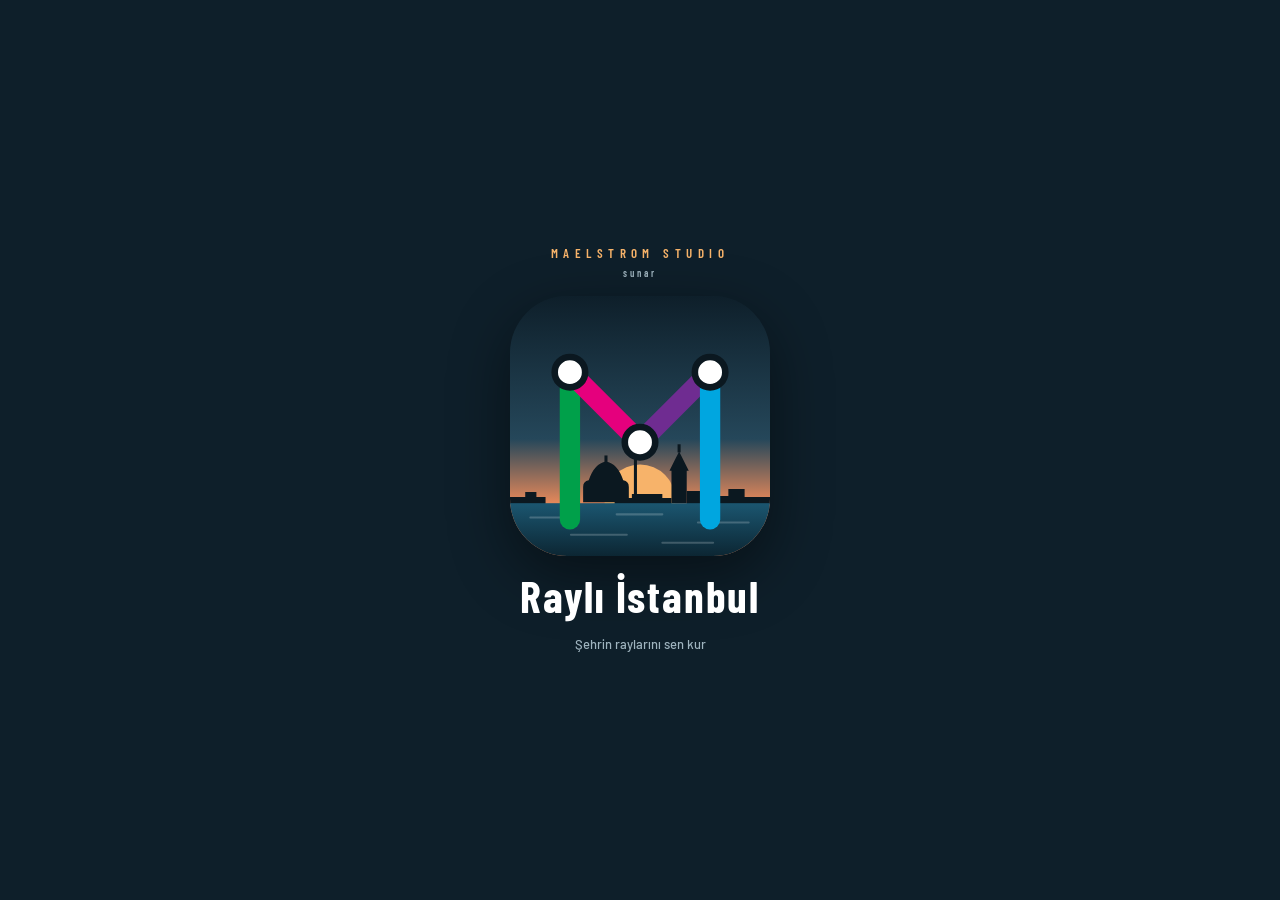
==== index.html @ 6b19ce02 "Sürüm 3.9.1: uygulama arka plana geçince oyun ve sesler durur Telefonun ana ekranına dönünce oyunun " ====
<!doctype html>
<html lang="tr">
<head>
<meta charset="utf-8">
<meta name="viewport" content="width=device-width,initial-scale=1,viewport-fit=cover,user-scalable=no">
<meta name="theme-color" content="#1E2528">
<meta name="apple-mobile-web-app-capable" content="yes">
<meta name="mobile-web-app-capable" content="yes">
<meta name="apple-mobile-web-app-status-bar-style" content="black-translucent">
<meta name="apple-mobile-web-app-title" content="Raylı İstanbul">
<link rel="manifest" href="manifest.webmanifest">
<link rel="icon" href="icon.svg" type="image/svg+xml">
<link rel="apple-touch-icon" href="icon-192.png">
<style>:root{padding-top:env(safe-area-inset-top,0px);padding-bottom:env(safe-area-inset-bottom,0px)}body{margin:0}[hidden]{display:none!important}</style>
</head>
<body>
<title>Raylı İstanbul</title>
<link rel="preconnect" href="https://fonts.googleapis.com">
<link rel="preconnect" href="https://fonts.gstatic.com" crossorigin>
<link rel="stylesheet" href="https://fonts.googleapis.com/css2?family=Barlow+Condensed:wght@500;600;700&family=Barlow:wght@400;500;600&display=swap">
<style>
#splash{position:fixed;inset:0;z-index:200;display:grid;place-items:center;background:#0E1F2A;color:#fff;transition:opacity .6s ease;cursor:pointer}
#splash.out{opacity:0;pointer-events:none}
#splash .sp-box{display:grid;justify-items:center;gap:18px;padding:24px;text-align:center}
#splash .sp-studio{font:600 13px/1 var(--f-display);letter-spacing:.42em;opacity:0;animation:spFade .7s .05s forwards;color:#F7B36A}
#splash .sp-studio small{display:block;margin-top:8px;font-size:10px;letter-spacing:.3em;color:#9FB4BF}
#splash .sp-emb{width:min(56vw,260px);height:auto;border-radius:22%;box-shadow:0 20px 60px rgba(0,0,0,.45);opacity:0;transform:scale(.9);animation:spPop .7s .15s cubic-bezier(.2,.8,.2,1.2) forwards}
#splash .sp-l{stroke-dasharray:1;stroke-dashoffset:1;animation:spDraw .45s var(--d) ease-out forwards}
#splash .sp-c{transform-box:fill-box;transform-origin:center;transform:scale(0);animation:spDot .35s var(--d) cubic-bezier(.2,.8,.2,1.4) forwards}
#splash h1{margin:0;font:700 clamp(28px,8vw,44px)/1 var(--f-display);letter-spacing:.04em;opacity:0;transform:translateY(8px);animation:spUp .6s 1.55s forwards}
#splash .sp-sub{font:500 13px/1.3 var(--f-body);color:#9FB4BF;opacity:0;animation:spFade .6s 1.85s forwards}
@keyframes spFade{to{opacity:1}}@keyframes spPop{to{opacity:1;transform:none}}@keyframes spDraw{to{stroke-dashoffset:0}}@keyframes spDot{to{transform:scale(1)}}@keyframes spUp{to{opacity:1;transform:none}}
@media (prefers-reduced-motion:reduce){#splash *{animation-duration:.01s!important;animation-delay:0s!important}}

#lvlName{white-space:nowrap}
:root{
  /* Düzen: tam ekran İstanbul haritası (ilçe sınırlarıyla); üstte skor/seviye şeridi, altta kaydırılabilir hat paleti */
  --land:#E6EAE7; --land-2:#DCE1DD; --water:#BCD3DC; --water-ink:#5F8898; --district:#AEB9B4; --ink:#1E2528; --ink-2:#56656A;
  --paper:#FFFFFF; --panel:rgba(250,252,251,.93); --rule:#CBD4D1; --warn:#D3401F; --gold:#B7860B; --scrim:rgba(24,32,36,.42);
  --f-display:'Barlow Condensed','Arial Narrow',sans-serif; --f-body:'Barlow',system-ui,sans-serif;
}
@media (prefers-color-scheme: dark){:root:not([data-theme="light"]){
  --land:#1A1F22; --land-2:#15191B; --water:#0D2530; --water-ink:#4F7D8E; --district:#36434A; --ink:#E4EBE9; --ink-2:#93A3A7;
  --paper:#232B2F; --panel:rgba(28,35,38,.93); --rule:#334046; --warn:#FF6B4A; --gold:#F2C14E; --scrim:rgba(0,0,0,.58); color-scheme:dark }}
:root[data-theme="dark"]{
  --land:#1A1F22; --land-2:#15191B; --water:#0D2530; --water-ink:#4F7D8E; --district:#36434A; --ink:#E4EBE9; --ink-2:#93A3A7;
  --paper:#232B2F; --panel:rgba(28,35,38,.93); --rule:#334046; --warn:#FF6B4A; --gold:#F2C14E; --scrim:rgba(0,0,0,.58); color-scheme:dark }
html,body{height:100%}
[hidden]{display:none!important}
body{background:var(--water);color:var(--ink);font-family:var(--f-body);overflow:hidden;overscroll-behavior:none;-webkit-tap-highlight-color:transparent;-webkit-user-select:none;user-select:none;-webkit-touch-callout:none;-webkit-text-size-adjust:100%}
button{font:inherit;color:inherit;cursor:pointer;touch-action:manipulation}
button:focus-visible,summary:focus-visible{outline:2px solid var(--ink);outline-offset:2px}
#app{position:fixed;inset:0}
#map{position:absolute;inset:0;width:100%;height:100%;display:block;touch-action:none}

.top{position:absolute;left:0;right:0;top:0;padding:calc(env(safe-area-inset-top,0px) + 12px) 16px 0;display:flex;justify-content:space-between;align-items:flex-start;gap:10px;pointer-events:none}
.top>*{pointer-events:auto}
.brand{display:grid;gap:3px;background:var(--panel);border:1px solid var(--rule);border-radius:14px;padding:8px 12px 9px;-webkit-backdrop-filter:blur(6px);backdrop-filter:blur(6px);min-width:0}
.eyebrow{font-family:var(--f-display);font-weight:600;font-size:12.5px;letter-spacing:.18em;text-transform:uppercase;color:var(--ink-2)}
.score{display:flex;align-items:baseline;gap:6px;font-family:var(--f-display)}
.score b{font-size:40px;line-height:.95;font-weight:700;font-variant-numeric:tabular-nums}
.score span{font-size:15px;color:var(--ink-2);font-weight:500;white-space:nowrap}
.lvl{display:grid;gap:3px;font-size:12.5px;color:var(--ink-2)}
.lvl-row{display:flex;justify-content:space-between;gap:10px}
.lvl-row strong{font-family:var(--f-display);font-size:15px;color:var(--ink);letter-spacing:.02em}
.meter{height:6px;border-radius:3px;background:var(--rule);overflow:hidden;width:170px;max-width:100%}
.meter i{display:block;height:100%;width:0;background:var(--ink);border-radius:3px;transition:width .3s}
#mission{font-size:12px;margin-top:3px;color:var(--ink);font-weight:600}#mission.ok{color:#1F8A4C}
#clock{font-size:12.5px;color:var(--ink-2);font-variant-numeric:tabular-nums}
.controls{display:flex;flex-direction:column;align-items:flex-end;gap:6px}
.seg{display:flex;background:var(--panel);border:1px solid var(--rule);border-radius:999px;padding:3px;gap:2px;-webkit-backdrop-filter:blur(6px);backdrop-filter:blur(6px)}
.seg button{border:0;background:transparent;border-radius:999px;padding:6px 10px;font-family:var(--f-display);font-weight:600;font-size:15px;letter-spacing:.03em;min-width:34px;white-space:nowrap}
.seg button[aria-pressed="true"]{background:var(--ink);color:var(--land)}
.coin{display:inline-grid;place-items:center;width:15px;height:15px;border-radius:50%;background:var(--gold);color:#fff;font-size:10px;font-weight:700;font-family:var(--f-body);vertical-align:-2px;margin-right:4px}

.dock{position:absolute;left:0;right:0;bottom:0;padding:0 16px calc(env(safe-area-inset-bottom,0px) + 12px);display:flex;flex-direction:column;align-items:center;gap:8px;pointer-events:none}
.dock>*{pointer-events:auto}
.bar{display:flex;align-items:center;gap:12px;background:var(--panel);border:1px solid var(--rule);border-radius:18px;padding:8px 12px;-webkit-backdrop-filter:blur(6px);backdrop-filter:blur(6px);max-width:100%;min-width:0}
.lines{display:flex;gap:8px;overflow-x:auto;scrollbar-width:none;padding:6px 4px 4px;min-width:0;max-width:min(560px,62vw)}
.lines::-webkit-scrollbar{display:none}
.lbtn{position:relative;flex:none;min-width:46px;height:46px;border-radius:23px;border:4px solid var(--c);background:var(--paper);font-family:var(--f-display);font-weight:700;font-size:16px;color:var(--ink);display:grid;place-items:center;padding:0 6px;transition:transform .12s}
.lbtn.on{background:var(--c);color:#fff}
.lbtn.sel{transform:translateY(-3px);box-shadow:0 0 0 3px var(--panel),0 0 0 5px var(--c)}
.lbtn.locked{border-style:dashed;border-color:var(--rule);color:var(--ink-2);font-size:12px;line-height:1;cursor:default}
.lbtn .badge{position:absolute;right:-8px;top:-8px;min-width:18px;height:18px;border-radius:9px;background:var(--ink);color:var(--land);font-size:11px;font-family:var(--f-body);font-weight:600;display:grid;place-items:center;padding:0 4px}
.inv{display:flex;gap:10px;font-size:13.5px;color:var(--ink-2);flex:none}
.inv span{display:grid;justify-items:center;line-height:1.1}
.inv b{color:var(--ink);font-family:var(--f-display);font-size:19px;font-weight:700;font-variant-numeric:tabular-nums}
.actions{display:flex;flex-wrap:wrap;align-items:center;justify-content:center;gap:6px 8px;background:var(--panel);border:1px solid var(--rule);border-radius:14px;padding:8px 10px;font-size:13.5px;max-width:min(640px,100%)}
.actions .info{color:var(--ink-2);padding:0 4px;text-align:center;line-height:1.35}
.actions .info strong{color:var(--ink);font-family:var(--f-display);font-size:16px}
.actions .dist{flex-basis:100%;text-align:center;color:var(--ink-2);font-size:12.5px;line-height:1.35}
.chip{border:1px solid var(--rule);background:var(--paper);border-radius:999px;padding:6px 12px;font-weight:600;font-size:13px}
.chip:disabled,.chip[aria-disabled="true"]{opacity:.45}
.pausem{position:absolute;left:50%;top:46%;transform:translate(-50%,-50%);z-index:4;background:var(--panel);border:1px solid var(--rule);border-radius:16px;padding:12px;display:grid;gap:8px;width:min(340px,calc(100% - 32px));box-shadow:0 8px 28px rgba(0,0,0,.25)}
.pausem .eyebrow{text-align:center}.pausem .primary{font-size:18px;padding:10px}
.pausem .g{display:grid;grid-template-columns:1fr 1fr;gap:6px}.pausem .g .chip{padding:9px 10px;font-size:14px}
.inv .vb{cursor:grab;touch-action:none;user-select:none;-webkit-user-select:none;border-radius:10px;padding:2px 6px}
.inv .vb.has{background:color-mix(in srgb,var(--gold) 22%,transparent);outline:1px dashed var(--gold)}
.vghost{position:fixed;z-index:20;pointer-events:none;transform:translate(-50%,-120%);background:var(--ink);color:var(--land);border-radius:10px;padding:6px 10px;font-weight:700;font-size:13px;white-space:nowrap}
.chip.danger{color:var(--warn);border-color:currentColor}

.legend{position:absolute;left:16px;background:var(--panel);border:1px solid var(--rule);border-radius:12px;padding:6px 12px 8px;font-size:13px;-webkit-backdrop-filter:blur(6px);backdrop-filter:blur(6px);max-width:calc(100% - 32px)}
.legend summary{font-family:var(--f-display);font-weight:600;letter-spacing:.14em;text-transform:uppercase;font-size:12px;color:var(--ink-2);cursor:pointer;padding:2px 0}
.legend ul{list-style:none;margin:6px 0 0;padding:0;display:grid;gap:5px}
.legend li{display:flex;align-items:center;gap:8px}
.legend li.off{opacity:.38}
.legend svg{width:16px;height:16px;flex:none}

.toast{position:absolute;left:50%;transform:translateX(-50%);background:var(--ink);color:var(--land);padding:8px 14px;border-radius:10px;font-size:14px;max-width:calc(100% - 32px);text-align:center;opacity:0;transition:opacity .2s;pointer-events:none;z-index:4}
.toast.show{opacity:1}

.overlay{position:absolute;inset:0;background:var(--scrim);display:grid;place-items:center;padding:16px;z-index:5}
.card{background:var(--paper);color:var(--ink);border-radius:16px;padding:22px 22px 18px;max-width:470px;width:100%;max-height:calc(100% - 8px);overflow:auto;box-shadow:0 20px 60px rgba(0,0,0,.25);-webkit-user-select:text;user-select:text}
.card h1,.card h2{font-family:var(--f-display);font-weight:700;margin:0;line-height:1;text-wrap:balance}
.card h1{font-size:46px}
.card h2{font-size:32px}
.card .lede{color:var(--ink-2);margin:10px 0 14px;line-height:1.45}
.card details{margin:0 0 14px;font-size:14.5px}
.card details summary{font-weight:600;cursor:pointer;padding:4px 0}
.card ul{margin:8px 0 0;padding-left:18px;line-height:1.5;display:grid;gap:4px}
.stack{display:grid;gap:8px}
.row2{display:grid;grid-template-columns:1fr 1fr;gap:8px}
.primary{width:100%;border:0;background:var(--ink);color:var(--land);border-radius:12px;padding:12px;font-family:var(--f-display);font-weight:700;font-size:20px;letter-spacing:.04em}
.secondary{width:100%;border:1px solid var(--rule);background:var(--land);color:var(--ink);border-radius:12px;padding:11px;font-family:var(--f-display);font-weight:700;font-size:18px}
.credit{font-size:11.5px;color:var(--ink-2);margin:12px 0 0;line-height:1.4}
.unlock{display:flex;flex-wrap:wrap;gap:8px;margin:12px 0 16px}
.tag{display:inline-flex;align-items:center;gap:8px;border-radius:10px;padding:6px 10px;background:var(--land);font-size:14px}
.tag i{font-style:normal;font-family:var(--f-display);font-weight:700;color:#fff;background:var(--c);border-radius:6px;padding:1px 7px;font-size:15px}
.choices{display:grid;gap:8px;margin-top:14px}
.vinfo{position:fixed;left:50%;transform:translateX(-50%);top:calc(env(safe-area-inset-top,0px) + 150px);z-index:30;background:var(--panel);backdrop-filter:blur(8px);border:1px solid var(--rule);border-radius:14px;padding:10px 14px;min-width:220px;max-width:calc(100vw - 32px);font-size:13px;line-height:1.45;box-shadow:0 8px 24px rgba(0,0,0,.18)}
.vinfo b.l{display:inline-block;color:#fff;background:var(--c);border-radius:6px;padding:0 7px;margin-right:6px;font-family:var(--f-display)}
.vinfo .bar{height:6px!important;padding:0!important;border:0!important;border-radius:3px;background:var(--rule);overflow:hidden;margin:6px 0 2px}.vinfo .bar i{display:block;height:100%;background:var(--c)}
.chaps{display:grid;grid-template-columns:repeat(auto-fill,minmax(140px,1fr));gap:8px;margin:14px 0;max-height:min(60vh,520px);overflow:auto;padding:2px}
.chap{text-align:left;border:1px solid var(--rule);background:var(--land);border-radius:12px;padding:10px 12px;display:grid;gap:4px;font-size:13px;line-height:1.3}
.chap i{justify-self:start;font-style:normal;font-family:var(--f-display);font-weight:700;color:#fff;background:var(--c);border-radius:6px;padding:1px 8px;font-size:15px}
.chap .st{color:var(--gold);letter-spacing:.1em;font-size:15px}
.chap[aria-disabled="true"]{opacity:.45}
#chapDoneTitle{color:var(--gold);letter-spacing:.08em}
.statg{display:grid;grid-template-columns:repeat(auto-fill,minmax(100px,1fr));gap:6px;margin:6px 0 10px}.statg div{border:1px solid var(--rule);border-radius:10px;padding:6px 8px;background:var(--land)}.statg b{display:block;font-size:17px}.statg span{font-size:11.5px;color:var(--ink-2)}
.daily{border:1px solid var(--rule);background:var(--land);border-radius:12px;padding:10px 12px;margin:12px 0 4px;font-size:13px;line-height:1.35}
.daily b{font-size:14px}.daily .r{color:var(--ink-2);font-size:12px;margin-top:4px;display:flex;justify-content:space-between;gap:8px}
.dbar{height:6px;border-radius:3px;background:var(--rule);overflow:hidden;margin-top:6px}.dbar i{display:block;height:100%;background:var(--gold);border-radius:3px}
.achs{display:grid;gap:8px;margin:14px 0;max-height:min(52vh,480px);overflow:auto;padding:2px}
.ach{display:grid;grid-template-columns:34px 1fr auto;gap:10px;align-items:center;border:1px solid var(--rule);background:var(--land);border-radius:12px;padding:9px 12px;font-size:12.5px;line-height:1.3;color:var(--ink-2)}
.ach b{display:block;font-size:14px;color:var(--ink)}.ach .ic{font-size:22px;text-align:center}.ach.no .ic{filter:grayscale(1);opacity:.45}.ach .c{color:var(--gold);font-weight:700;white-space:nowrap;font-size:13px}
.ach .dbar{margin-top:5px}
.board{border:1px solid var(--rule);background:var(--land);border-radius:12px;padding:10px 12px;margin:10px 0 12px;font-size:13px}
.board h3{margin:0 0 6px;font-size:12px;letter-spacing:.12em;text-transform:uppercase;color:var(--ink-2)}
.board ol{margin:0;padding:0;list-style:none;counter-reset:r}
.board li{display:grid;grid-template-columns:22px 1fr auto;gap:8px;padding:4px 0;border-top:1px solid var(--rule);color:var(--ink-2);counter-increment:r}
.board li:first-child{border-top:0}.board li::before{content:counter(r);font-weight:700;color:var(--ink)}
.board li b{color:var(--ink);font-variant-numeric:tabular-nums}.board li.new{color:var(--ink);font-weight:600}
.board .stars{display:flex;justify-content:space-between;margin-top:8px;padding-top:8px;border-top:1px solid var(--rule)}
.chap .n{color:var(--ink-2);font-size:11px}
.choice{text-align:left;border:1px solid var(--rule);background:var(--land);border-radius:12px;padding:12px 14px;display:grid;gap:2px}
.choice strong{font-family:var(--f-display);font-size:20px}
.choice span{color:var(--ink-2);font-size:14px}
.choice:hover{border-color:var(--ink)}
.big{font-family:var(--f-display);font-size:64px;font-weight:700;line-height:1;margin-top:12px;font-variant-numeric:tabular-nums}
.muted{color:var(--ink-2);font-size:14px;margin:4px 0 16px;line-height:1.45}
.shop-head{display:flex;justify-content:space-between;align-items:baseline;gap:12px}
.wallet{font-family:var(--f-display);font-size:22px;font-weight:700;white-space:nowrap}
.skins{display:grid;grid-template-columns:repeat(auto-fill,minmax(180px,1fr));gap:10px;margin:14px 0}
.skin{border:1px solid var(--rule);border-radius:12px;padding:10px;display:grid;gap:6px;background:var(--land)}
.skin canvas{width:100%;height:56px;border-radius:8px;background:var(--land-2)}
.skin strong{font-family:var(--f-display);font-size:18px}
.skin p{margin:0;color:var(--ink-2);font-size:12.5px;line-height:1.35}
.skin button{border:0;border-radius:9px;padding:8px;font-weight:600;font-size:13.5px;background:var(--ink);color:var(--land)}
.skin button.ghost{background:transparent;border:1px solid var(--rule);color:var(--ink)}
.skin button:disabled{opacity:.5;cursor:default}
.skin.on{border-color:var(--ink);box-shadow:inset 0 0 0 1px var(--ink)}
.shop-sec{font-family:var(--f-display);font-size:18px;margin:14px 0 0;letter-spacing:.02em}
.set-group{margin:16px 0 0}
.set-group h3{font-family:var(--f-display);font-size:13px;font-weight:600;letter-spacing:.16em;text-transform:uppercase;color:var(--ink-2);margin:0 0 6px}
.set-row{display:flex;align-items:center;justify-content:space-between;gap:12px;padding:10px 0;border-top:1px solid var(--rule)}
.set-row:first-of-type{border-top:0}
.set-row .lbl{display:grid;gap:2px;min-width:0}
.set-row .lbl b{font-weight:600;font-size:15px}
.set-row .lbl span{font-size:12.5px;color:var(--ink-2);line-height:1.35}
.switch{flex:none;width:48px;height:28px;border-radius:14px;border:0;background:var(--rule);position:relative;transition:background .15s}
.switch::after{content:"";position:absolute;top:3px;left:3px;width:22px;height:22px;border-radius:50%;background:var(--paper);box-shadow:0 1px 3px rgba(0,0,0,.3);transition:transform .15s}
.switch[aria-checked="true"]{background:var(--ink)}
.switch[aria-checked="true"]::after{transform:translateX(20px)}
.opts{flex:none;display:flex;background:var(--land);border:1px solid var(--rule);border-radius:10px;padding:2px;gap:2px}
.opts button{border:0;background:transparent;border-radius:8px;padding:6px 10px;font-size:13px;font-weight:600}
.opts button[aria-pressed="true"]{background:var(--ink);color:var(--land)}
input[type=range]{flex:none;width:140px;accent-color:var(--ink)}
.premium{border:1px dashed var(--rule);border-radius:12px;padding:12px;font-size:13.5px;color:var(--ink-2);line-height:1.45;margin-bottom:14px}
.premium strong{color:var(--ink)}

@media (max-width:640px){
  .score b{font-size:32px}
  .score span{font-size:13px}
  .meter{width:120px}
  .seg button{padding:5px 8px;font-size:14px;min-width:30px}
  .lbtn{min-width:42px;height:42px;font-size:15px}
  .lines{max-width:56vw}
  .card h1{font-size:38px}
  .hide-sm{display:none}
}
@media (prefers-reduced-motion:reduce){*{transition:none!important}}
</style>

<div id="app">
  <canvas id="map" aria-label="İstanbul raylı sistem haritası"></canvas>

  <header class="top">
    <div class="brand" id="brand">
      <span class="eyebrow">Raylı İstanbul</span>
      <div class="score"><b id="score">0</b><span>puan</span></div>
      <div class="lvl">
        <div class="lvl-row"><strong id="lvlName">Seviye 1</strong><span id="lvlNext">Sonraki: T1</span></div>
        <div class="meter"><i id="lvlBar"></i></div>
      </div>
      <div id="clock">1. hafta · Pazartesi</div>
      <div id="mission" hidden></div>
    </div>
    <div class="controls" id="controls">
      <div class="seg" role="group" aria-label="Hız">
        <button id="btnPause" aria-pressed="false" title="Duraklat (boşluk)">❚❚</button>
        <button id="btnS0" aria-pressed="false" title="Yavaş">½×</button>
        <button id="btnS1" aria-pressed="true" title="Normal hız">1×</button>
        <button id="btnS2" aria-pressed="false" title="Hızlı">2×</button>
      </div>
      <div class="seg" role="group" aria-label="Görünüm">
        <button id="btnReal" aria-pressed="true" title="Gerçek güzergahları silik çizgiyle göster">Rota</button>
        <button id="btnCenter" aria-pressed="true" title="Haritayı otomatik ortala">Ortala</button>
      </div>
      <div class="seg" role="group" aria-label="Menü">
        <button id="btnSound" aria-pressed="true" title="Sesleri aç/kapat">Ses</button>
        <button id="btnShop" aria-pressed="false" title="Görünüm mağazası"><span class="coin">₺</span><span id="coinTop">0</span></button>
        <button id="btnSettings" aria-pressed="false" title="Ayarlar" aria-label="Ayarlar">⚙︎</button>
        <button id="btnHelp" aria-pressed="false" title="Nasıl oynanır">?</button>
      </div>
    </div>
  </header>

  <details class="legend" id="legend" open>
    <summary>Yolcu nereye gidiyor</summary>
    <ul id="legendList"></ul>
  </details>

  <footer class="dock" id="dock">
    <div class="actions" id="actions" hidden></div>
    <div class="vinfo" id="vinfo" hidden></div>
    <div class="bar">
      <div class="lines" id="lineBar"></div>
      <div class="inv">
        <span class="vb" id="vbTrain" data-kind="train" title="Dokun ya da bir hatta sürükle: araç ekler">Araç<b id="invTrain">0</b></span>
        <span class="vb" id="vbCar" data-kind="car" title="Dokun ya da bir hatta sürükle: vagon takar">Vagon<b id="invCar">0</b></span>
        <span title="Boğaz ya da Haliç'i metroyla geçmek için tünel/köprü">Geçit<b id="invGecit">0</b></span>
        <span title="Seçili hattı (seçili hat yoksa bütün hatları) kullanan yolcu sayısı" id="vbPax"><i id="paxLbl" style="font-style:normal">Yolcu</i><b id="invPax">0</b></span>
      </div>
    </div>
  </footer>

  <div class="pausem" id="pauseMenu" hidden>
    <span class="eyebrow">Oyun duraklatıldı</span>
    <button class="primary" id="btnResume">▶ Devam et</button>
    <div class="g">
      <button class="chip" id="pmChaps">Bölümler</button>
      <button class="chip" id="pmAch">Başarımlar</button>
      <button class="chip" id="pmShop">Mağaza</button>
      <button class="chip" id="pmPhoto">📷 Fotoğraf</button>
      <button class="chip" id="pmMenu">Ana menü</button>
    </div>
  </div>

  <div class="overlay" id="adModal" hidden>
    <div class="card" style="text-align:center">
      <span class="eyebrow">Reklam</span>
      <h2>Reklam bitince oyun devam edecek</h2>
      <div class="big" id="adCount">5</div>
      <p class="muted" id="adNote">Bu bir deneme reklam alanı. Google Play sürümünde burada gerçek ödüllü reklam gösterilecek.</p>
    </div>
  </div>

  <div class="overlay" id="rescueModal" hidden>
    <div class="card">
      <span class="eyebrow">Son şans</span>
      <h2 id="rescueTitle">İstasyon taşıyor</h2>
      <p class="lede" id="rescueText">Ek seferle bekleyen yolcuları bir kez taşıyabilirsin. Oyun başına bir hakkın var.</p>
      <div class="row2">
        <button class="secondary" id="btnGiveUp">Bitir</button>
        <button class="primary" id="btnRescue">Ek sefer</button>
      </div>
    </div>
  </div>

  <div class="toast" id="toast" role="status"></div>

  <div id="splash" role="img" aria-label="Raylı İstanbul açılış ekranı">
    <div class="sp-box">
      <div class="sp-studio"><span class="studio-name">MAELSTROM STUDIO</span><small>sunar</small></div>
      <svg class="sp-emb" viewBox="0 0 512 512" aria-hidden="true">
  <defs>
    <linearGradient id="spSky" x1="0" y1="0" x2="0" y2="1"><stop offset="0" stop-color="#0E1F2A"/><stop offset=".55" stop-color="#25475A"/><stop offset=".8" stop-color="#E7895A"/></linearGradient>
    <linearGradient id="spSea" x1="0" y1="0" x2="0" y2="1"><stop offset="0" stop-color="#1B5670"/><stop offset="1" stop-color="#0C2633"/></linearGradient>
  </defs>
  <rect width="512" height="512" fill="url(#spSky)"/>
  <circle cx="256" cy="402" r="70" fill="#F7B36A"/>
  <g fill="#0B1820">
    <path d="M0 410 V396 H30 V386 H52 V396 H70 V410Z"/>
    <g transform="translate(44 0)">
    <rect x="86" y="318" width="6" height="88"/><path d="M84 321 L89 292 L94 321Z"/>
    <rect x="200" y="318" width="6" height="88"/><path d="M198 321 L203 292 L208 321Z"/>
    <path d="M100 406 V376 Q100 365 111 363 Q122 330 145 326 Q168 330 179 363 Q190 365 190 376 V406Z"/><rect x="142" y="314" width="6" height="14"/></g>
    <rect x="318" y="342" width="30" height="66"/><path d="M314 344 L333 306 L352 344Z"/><rect x="330" y="292" width="6" height="16"/>
    <path d="M206 410 V398 H240 V390 H300 V398 H318 V410Z M348 410 V384 H384 V394 H430 V380 H462 V396 H512 V410Z"/>
  </g>
  <rect y="408" width="512" height="104" fill="url(#spSea)"/>
  <g stroke="#ffffff" stroke-opacity=".2" stroke-width="4" stroke-linecap="round"><path d="M40 436 H130 M210 430 H300 M370 446 H470 M120 470 H230 M300 486 H400"/></g>
  <g fill="none" stroke-width="40" stroke-linecap="round" stroke-linejoin="round">
    <path class="sp-l" style="--d:0.35s" pathLength="1" d="M118 440 V150" stroke="#00A04A"/>
    <path class="sp-l" style="--d:0.6699999999999999s" pathLength="1" d="M118 150 L256 288" stroke="#E5007D"/>
    <path class="sp-l" style="--d:0.99s" pathLength="1" d="M256 288 L394 150" stroke="#6F2C91"/>
    <path class="sp-l" style="--d:1.31s" pathLength="1" d="M394 150 V440" stroke="#00A6E0"/>
  </g>
  <g fill="#fff" stroke="#0B1820" stroke-width="13">
    <circle class="sp-c" style="--d:0.6s" cx="118" cy="150" r="30"/><circle class="sp-c" style="--d:1.0s" cx="256" cy="288" r="30"/><circle class="sp-c" style="--d:1.3s" cx="394" cy="150" r="30"/>
  </g>
</svg>

      <h1>Raylı İstanbul</h1>
      <div class="sp-sub">Şehrin raylarını sen kur</div>
    </div>
  </div>
  <div class="overlay" id="intro">
    <div class="card">
      <span class="eyebrow">İstanbul büyüyor</span>
      <h1>Raylı İstanbul</h1>
      <p class="lede">İstanbul'un raylı sistem hatları (M2 Sefaköy, M7 Esenyurt ve M12 dahil), metrobüsü ve 39 ilçesi gerçek haritasıyla burada. Oyna'da M2 ile başla, puan topladıkça yeni hatlar açılsın. Bölümler'de her hattı tek tek oyna.</p>
      <div class="daily" id="dailyBox"></div>
      <details>
        <summary>Nasıl oynanır</summary>
        <ul>
          <li>Bir istasyondan diğerine sürükleyerek hat kur. Ya da önce bir durağa, sonra diğerine dokun: hat kendiliğinden çizilir.</li>
          <li>Hattın ucundaki T tutamacına basılı tut, halka dolunca sürükleyerek uzat. Önceki durağa geri çekersen son durak kalkar.</li>
          <li>Hattın ortasına basılı tut, halka dolunca bir istasyona sürükle: araya durak eklenir.</li>
          <li>Yolcunun şekli gitmek istediği yerin türü. Her teslim edilen yolcu 1 puan.</li>
          <li>Metro ve tramvayla Boğaz'ı ya da Haliç'i geçmek geçit harcar. Marmaray, metrobüs ve teleferik suyu bedava geçer.</li>
          <li>Bir istasyonda 6'dan fazla yolcu birikirse sayaç dolar. Dolarsa oyun biter.</li>
          <li>Alttaki Araç ya da Vagon sayısına dokun (seçili ya da en kalabalık hatta eklenir) veya sürükleyip istediğin hattın üstüne bırak.</li>
          <li>Topladığın jetonlarla mağazadan araç görünümü alırsın.</li>
          <li>Gece 00:30-06:00 arası metrolar kapanır (cuma ve cumartesi geceleri açık). Metrobüs 24 saat çalışır; hattı seçip 🌙 ile gece seferi verebilirsin.</li>
          <li>Günün haritası her gün başka bir hat ve başka bir kuralla başlar.</li>
          <li>Duraklatınca 📷 Fotoğraf ile kurduğun ağın resmini kaydedebilirsin.</li>
          <li>Bir hattı seçince o hattın ilk aracında gong ve durak anonsu duyarsın.</li>
        </ul>
      </details>
      <div class="stack">
        <div class="row2">
          <button class="primary" id="btnStart">Oyna</button>
          <button class="primary" id="btnChaps">Bölümler</button>
        </div>
        <button class="secondary" id="btnNew" hidden>Yeni oyun başlat</button>
        <div class="row2">
          <button class="secondary" id="side_asia">Anadolu Yakası</button>
          <button class="secondary" id="side_europe">Avrupa Yakası</button>
        </div>
        <button class="secondary" id="btnDmap">📅 Günün haritası</button>
        <button class="secondary" id="btnAch">🏆 Skorlar ve başarımlar · <span id="achCount">0</span></button>
        <div class="row2">
          <button class="secondary" id="btnShop2">Mağaza · <span class="coin">₺</span><span id="coinIntro">0</span></button>
          <button class="secondary" id="btnSettings2">Ayarlar</button>
        </div>
      </div>
      <p class="credit"><b class="studio-name">MAELSTROM STUDIO</b> · © 2026 Egemen, tüm hakları saklıdır. Harita verisi © OpenStreetMap katkıcıları (ODbL). İlçe sınırları: istanbul-districts-geojson. Hat listeleri Metro İstanbul ağ haritasından.</p>
    </div>
  </div>

  <div class="overlay" id="levelModal" hidden>
    <div class="card">
      <span class="eyebrow" id="lvlEyebrow">Seviye atladın</span>
      <h2 id="lvlTitle">Yeni hat açıldı</h2>
      <div class="unlock" id="lvlUnlock"></div>
      <p class="muted">Depoya 1 araç ve 10 jeton eklendi. Yeni hattın istasyonları haritada belirmeye başladı.</p>
      <button class="primary" id="btnLvlOk">Devam</button>
    </div>
  </div>

  <div class="overlay" id="weekModal" hidden>
    <div class="card">
      <span class="eyebrow" id="weekEyebrow">Yeni hafta</span>
      <h2>Depoya 1 araç geldi</h2>
      <p class="lede">Bu hafta bir ödül daha seç.</p>
      <div class="choices">
        <button class="choice" data-reward="car"><strong>Vagon</strong><span>Bir araca takılır, kapasitesini artırır.</span></button>
        <button class="choice" data-reward="gecit"><strong>2 köprü/tünel hakkı</strong><span>Metro ya da tramvay hattın Boğaz'ı veya Haliç'i 2 kez daha geçebilsin. Suyu geçmeyeceksen vagon ya da araç seç.</span></button>
        <button class="choice" data-reward="train"><strong>Bir araç daha</strong><span>Depoya ikinci bir araç eklenir.</span></button>
        <button class="choice" data-reward="night"><strong>🌙 Gece seferi hakkı</strong><span>Bir hat daha bütün gece çalışabilir.</span></button>
      </div>
    </div>
  </div>

  <div class="overlay" id="achModal" hidden>
    <div class="card" style="max-width:560px">
      <span class="eyebrow">Skorlar ve başarımlar</span>
      <h2 id="achTitle">Başarımlar</h2>
      <div class="daily" id="dailyBox2"></div>
      <div class="board" id="boardBox"></div>
      <div class="achs" id="achList"></div>
      <button class="secondary" id="btnAchClose" style="width:100%">Kapat</button>
    </div>
  </div>

  <div class="overlay" id="chapModal" hidden>
    <div class="card" style="max-width:640px">
      <span class="eyebrow">Bölümler</span>
      <h2>Her hat ayrı bir bölüm</h2>
      <p class="muted">Bölümde yalnızca o hattın istasyonları çıkar. Hedef puana ulaşınca 1 yıldız alırsın ve sonraki bölüm açılır. Daha çok yolcu taşırsan 2 ve 3 yıldız gelir.</p>
      <div class="chaps" id="chapList"></div>
      <button class="secondary" id="btnChapClose" style="width:100%">Kapat</button>
    </div>
  </div>

  <div class="overlay" id="chapDone" hidden>
    <div class="card">
      <span class="eyebrow" id="chapDoneEyebrow">Bölüm tamamlandı</span>
      <h2 id="chapDoneTitle">★</h2>
      <p class="muted" id="chapDoneText"></p>
      <div class="row2">
        <button class="secondary" id="btnChapNext">Sonraki bölüm</button>
        <button class="primary" id="btnChapGo">Devam et</button>
      </div>
    </div>
  </div>

  <div class="overlay" id="overModal" hidden>
    <div class="card">
      <span class="eyebrow">Hat tıkandı</span>
      <h2 id="overTitle">İstasyon taştı</h2>
      <div class="big" id="overScore">0</div>
      <p class="muted" id="overText"></p>
      <button class="primary" id="btnAdCont" style="margin-bottom:8px">▶ Reklam izle, kaldığın yerden devam et</button>
      <div class="row2">
        <button class="secondary" id="btnOverShop">Mağaza</button>
        <button class="primary" id="btnRestart">Yeniden başla</button>
      </div>
      <button class="secondary" id="btnOverChaps" style="width:100%;margin-top:8px">Bölümler</button>
    </div>
  </div>

  <div class="overlay" id="settingsModal" hidden>
    <div class="card" style="max-width:520px">
      <h2>Ayarlar</h2>
      <div class="set-group"><h3>Ses</h3>
        <div class="set-row"><div class="lbl"><b>Ses düzeyi</b><span id="volLbl">%70</span></div><input type="range" id="setVol" min="0" max="100" step="5" aria-label="Ses düzeyi"></div>
        <div class="set-row"><div class="lbl"><b>Araç sesleri</b><span>Motor, fren ve kapı sesleri</span></div><button class="switch" role="switch" data-cfg="vehicle" aria-label="Araç sesleri"></button></div>
        <div class="set-row"><div class="lbl"><b>Gong ve durak anonsu</b><span>Metro ve tramvayda seçili hattın ilk aracında çalar. Metrobüste anons yok.</span></div><button class="switch" role="switch" data-cfg="announce" aria-label="Gong ve durak anonsu"></button></div>
        <div class="set-row"><div class="lbl"><b>Anons sesi</b><span id="voiceHint">Kadın sesi öncelikli</span></div><select id="setVoice" class="chip" style="max-width:52%"></select></div>
        <div class="set-row"><div class="lbl"><b>İngilizce tekrar</b><span>"Next station" kısmını da aynı Türkçe kadın sesi okur</span></div><button class="switch" role="switch" data-cfg="english" aria-label="İngilizce tekrar"></button></div>
        <div class="set-row"><div class="lbl"><b>Anonsu dene</b></div><button class="chip" id="btnVoiceTest">▶ Dinle</button></div>
        <div class="set-row"><div class="lbl"><b>Titreşim</b><span>Seviye atlarken ve oyun bitince</span></div><button class="switch" role="switch" data-cfg="vibrate" aria-label="Titreşim"></button></div>
        <div class="set-row"><div class="lbl"><b>Hatırlatma bildirimi</b><span>Bir süre oynamazsan telefonuna oyuna çağıran bildirim gelir (uygulamada)</span></div><button class="switch" role="switch" data-cfg="remind" aria-label="Hatırlatma bildirimi"></button></div>
      </div>
      <div class="set-group"><h3>Oyun</h3>
        <div class="set-row"><div class="lbl"><b>Zorluk</b><span>Kalabalık sayacı ve yolcu sıklığı. Başlangıç araçları yeni oyunda değişir.</span></div>
          <div class="opts" data-opt="diff"><button data-v="kolay">Kolay</button><button data-v="normal">Normal</button><button data-v="zor">Zor</button></div></div>
        <div class="set-row"><div class="lbl"><b>Başlangıç hızı</b><span>Oyun bu hızla açılır</span></div>
          <div class="opts" data-opt="speed"><button data-v="0.5">Yavaş</button><button data-v="1">1×</button><button data-v="2">2×</button></div></div>
      </div>
      <div class="set-group"><h3>Harita</h3>
        <div class="set-row"><div class="lbl"><b>Tema</b></div>
          <div class="opts" data-opt="theme"><button data-v="system">Sistem</button><button data-v="light">Açık</button><button data-v="dark">Koyu</button></div></div>
        <div class="set-row"><div class="lbl"><b>İstasyon adları</b><span>Otomatik: yakınlaşınca görünür</span></div>
          <div class="opts" data-opt="labels"><button data-v="auto">Otomatik</button><button data-v="always">Hep</button><button data-v="few">Az</button></div></div>
        <div class="set-row"><div class="lbl"><b>Grafik</b><span>Pil tasarrufu daha az çözünürlük ve 30 kare/sn kullanır</span></div>
          <div class="opts" data-opt="gfx"><button data-v="yuksek">Yüksek</button><button data-v="denge">Dengeli</button><button data-v="pil">Pil</button></div></div>
        <div class="set-row"><div class="lbl"><b>Gerçek güzergahlar</b><span>Hatların gerçek rotası silik çizgiyle</span></div><button class="switch" role="switch" data-cfg="real" aria-label="Gerçek güzergahlar"></button></div>
        <div class="set-row"><div class="lbl"><b>Hattı basılı tutarak tut</b><span>Uzatmak ya da durak eklemek için önce yarım saniye basılı tut (yanlışlıkla çizimi önler)</span></div><button class="switch" role="switch" data-cfg="hold" aria-label="Basılı tutarak tut"></button></div>
        <div class="set-row"><div class="lbl"><b>Gece seferleri</b><span>Metrolar 00:30-06:00 arası kapanır, metrobüs ve seçtiğin hatlar çalışır</span></div><button class="switch" role="switch" data-cfg="night" aria-label="Gece seferleri"></button></div>
        <div class="set-row"><div class="lbl"><b>İlçe sınırları ve adları</b></div><button class="switch" role="switch" data-cfg="districts" aria-label="İlçe sınırları"></button></div>
      </div>
      <div class="set-group"><h3>İlerleme</h3>
        <div class="set-row"><div class="lbl"><b>İlerlemeyi sıfırla</b><span>Jetonlar, alınan görünümler ve en iyi puan silinir</span></div><button class="chip danger" id="btnReset">Sıfırla</button></div>
        <div class="set-row" id="rowAdPrivacy" hidden><div class="lbl"><b>Reklam gizlilik seçenekleri</b><span>Reklamlar için verdiğin izni değiştir</span></div><button class="chip" id="btnAdPrivacy">Aç</button></div>
      </div>
      <p class="credit">Raylı İstanbul · sürüm 3.9.1 · Metrobüs motor sesi: Egemen'in Altunizade kaydı · <span class="studio-name">MAELSTROM STUDIO</span>. Harita verisi © OpenStreetMap katkıcıları (ODbL). İlçe sınırları: istanbul-districts-geojson.</p>
      <button class="primary" id="btnSettingsClose" style="margin-top:12px">Kapat</button>
    </div>
  </div>

  <div class="overlay" id="shopModal" hidden>
    <div class="card" style="max-width:620px">
      <div class="shop-head"><h2>Mağaza</h2><span class="wallet"><span class="coin">₺</span><span id="coinShop">0</span> jeton</span></div>
      <p class="muted">Araç görünümleri yalnızca süs, oyunun zorluğunu değiştirmez. Jetonları yolcu taşıyarak ve seviye atlayarak kazanırsın: her 5 yolcu 1 jeton, her seviye 10 jeton.</p>
      <h3 class="shop-sec">Metrobüs araçları</h3>
      <div class="skins" id="busList"></div>
      <h3 class="shop-sec">Bütün araçlar için görünüm</h3>
      <div class="skins" id="skinList"></div>
      <div class="premium"><strong>Gerçek parayla paketler.</strong> Uygulama App Store ve Google Play'e çıktığında jeton paketleri oradan satın alınabilecek. Bu web sürümünde ödeme alınmıyor.</div>
      <button class="primary" id="btnShopClose">Kapat</button>
    </div>
  </div>
</div>

<script>
(() => {
'use strict';
const DATA = {"nodes":[["Yenikapı",-4.075,-0.628,5,33],["Aksaray",-4.356,-1.334,3,33],["Emniyet-Fatih",-5.074,-1.937,1,33],["Topkapı-Ulubatlı",-5.833,-2.659,0,33],["Bayrampaşa-Maltepe",-6.698,-3.793,0,32],["Sağmalcılar",-7.794,-4.544,3,26],["Kocatepe",-8.779,-5.387,0,26],["Otogar",-8.854,-4.472,3,26],["Terazidere",-8.579,-3.387,0,30],["Davutpaşa-YTÜ",-8.368,-2.248,2,35],["Merter",-8.721,-0.847,1,35],["Zeytinburnu",-9.243,-0.191,0,25],["Bakırköy-İncirli",-10.47,0.376,3,25],["Bahçelievler",-11.482,0.503,0,24],["Ataköy-Şirinevler",-12.955,0.959,3,25],["Yenibosna",-13.615,1.174,3,25],["DTM-İstanbul Fuar Merkezi",-14.409,1.49,1,25],["Atatürk Havalimanı",-15.025,2.252,6,25],["Esenler",-9.358,-4.178,3,30],["Menderes",-10.206,-4.753,0,30],["Üçyüzlü",-10.861,-4.081,3,27],["Bağcılar Meydan",-12.042,-3.856,2,27],["Kirazlı-Bağcılar",-13.248,-3.538,3,27],["Vezneciler-İstanbul Üniversitesi",-3.385,-1.362,2,33],["Haliç",-2.799,-2.523,0,-1],["Şişhane",-2.292,-3.144,0,17],["Taksim",-1.214,-4.231,3,17],["Osmanbey",-1.058,-5.869,3,21],["Şişli-Mecidiyeköy",-0.607,-7.174,1,21],["Gayrettepe",0.964,-7.377,1,21],["Levent",1.216,-8.433,1,21],["4. Levent",0.602,-9.575,1,19],["Sanayi Mahallesi",0.435,-10.476,1,20],["İTÜ-Ayazağa",1.761,-12.017,3,20],["Atatürk Oto Sanayi",2.031,-13.127,1,20],["Darüşşafaka",2.107,-14.376,3,20],["Hacıosman",2.558,-15.541,0,20],["Bakırköy Sahil",-11.085,2.93,0,25],["Özgürlük Meydanı",-10.58,2.043,0,25],["Haznedar",-10.779,-0.514,0,24],["İlkyuva",-11.293,-1.294,3,24],["Yıldıztepe",-11.949,-2.16,1,27],["Molla Gürani",-12.771,-2.885,1,27],["Yenimahalle",-13.777,-4.492,3,27],["Mahmutbey",-14.227,-6.128,3,27],["İSTOÇ",-14.613,-7.227,1,27],["İkitelli Sanayi",-16.472,-7.91,1,28],["Turgut Özal",-17.007,-9.029,0,28],["Siteler",-17.089,-9.811,2,28],["Başak Konutları",-17.527,-10.876,0,28],["Başakşehir-Metrokent",-16.675,-12.026,0,28],["Onurkent",-17.598,-12.61,0,28],["Şehir Hastanesi",-18.713,-11.479,4,28],["Toplu Konutlar",-19.5,-11.975,0,28],["Kayaşehir Merkez",-19.627,-13.242,0,28],["Kadıköy",1.851,1.046,5,12],["Ayrılık Çeşmesi",2.549,-0.009,3,12],["Acıbadem",3.73,-0.259,1,12],["Ünalan",5.043,0.212,0,14],["Göztepe",5.931,0.657,0,14],["Yenisahra",7.596,1.714,1,12],["Kozyatağı",8.391,2.503,1,13],["Bostancı",8.852,3.926,5,12],["Küçükyalı",10.248,5.679,0,11],["Maltepe",11.718,7.131,0,11],["Huzurevi",12.332,7.79,1,11],["Gülsuyu",12.996,8.466,2,11],["Esenkent",13.978,8.803,1,11],["Hastane-Adliye",14.977,9.297,4,8],["Soğanlık",16.164,9.65,0,8],["Kartal",17.753,10.387,3,8],["Yakacık-Adnan Kahveci",19.079,11.495,0,8],["Pendik",20.041,12.382,3,6],["Tavşantepe",20.902,13.104,0,6],["Fevzi Çakmak-Hastane",22.046,12.365,4,6],["Yayalar-Şeyhli",23.16,10.673,0,6],["Kurtköy",24.925,10.02,1,6],["Sabiha Gökçen Havalimanı",26.163,10.389,6,6],["Üsküdar",1.072,-2.818,5,14],["Fıstıkağacı",2.382,-3.13,0,14],["Bağlarbaşı",3.097,-2.386,0,14],["Altunizade",4.058,-2.436,1,14],["Kısıklı",5.215,-2.468,1,14],["Bulgurlu",6.406,-1.811,0,14],["Ümraniye",7.123,-2.737,1,15],["Çarşı",8.181,-2.885,3,15],["Yamanevler",9.135,-2.691,0,15],["Çakmak",9.965,-2.402,0,15],["Ihlamurkuyu",10.973,-2.2,0,15],["Altınşehir",11.763,-1.854,3,15],["İmam Hatip Lisesi",12.746,-1.785,2,15],["Dudullu",13.708,-1.709,1,15],["Necip Fazıl",15.072,-1.78,0,15],["Çekmeköy",15.919,-1.616,3,10],["Meclis",16.706,-1.074,0,9],["Sarıgazi",17.865,-1.115,0,9],["Sancaktepe Şehir Hastanesi",18.272,-0.108,4,9],["Sancaktepe",19.237,0.883,0,9],["Samandıra Merkez",19.438,1.815,2,9],["Veysel Karani",20.16,3.451,2,9],["Hasanpaşa",21.433,3.479,3,7],["Sultanbeyli",22.895,3.787,2,7],["Nispetiye",2.016,-8.606,1,18],["Etiler",3.158,-9.17,3,18],["Boğaziçi Üniversitesi/Hisarüstü",3.834,-9.466,2,18],["Yıldız",0.812,-6.013,0,18],["Fulya",0.586,-6.929,1,18],["Mecidiyeköy",-0.376,-7.248,1,21],["Çağlayan",-1.637,-7.863,1,19],["Kağıthane",-1.969,-8.906,1,19],["Nurtepe",-3.068,-8.88,0,19],["Alibeyköy",-4.235,-8.8,0,32],["Çırçır",-5.351,-8.91,2,32],["Veysel Karani-Akşemsettin",-6.037,-8.849,0,32],["Yeşilpınar",-6.864,-9.151,0,32],["Kazım Karabekir",-7.683,-9.489,3,34],["Yenimahalle",-9.008,-9.329,3,34],["Karadeniz Mahallesi",-10.492,-9.035,0,34],["Giyimkent-Tekstilkent",-11.19,-7.927,1,30],["Oruç Reis",-12.142,-6.982,3,-1],["Göztepe Mahallesi",-12.77,-6.319,0,27],["Emin Ali Paşa",7.858,4.371,0,12],["Ayşekadın",7.29,3.691,0,12],["Küçükbakkalköy",9.397,2.343,0,13],["İçerenköy",10.602,2.34,2,13],["Kayışdağı",11.57,1.702,0,13],["Mevlana",12.884,0.872,0,13],["İMES",13.103,-0.026,1,15],["MODOKO-KEYAP",13.609,-0.823,0,15],["Huzur",13.406,-2.513,3,15],["Parseller",12.829,-3.469,0,15],["Ataköy",-12.072,2.232,1,25],["Çobançeşme",-14.901,0.029,1,24],["29 Ekim Cumhuriyet",-15.237,-0.686,0,24],["Doğu Sanayi",-15.295,-1.661,1,24],["Mimar Sinan",-15.407,-2.79,3,27],["15 Temmuz",-15.624,-4.102,0,27],["Halkalı Caddesi",-16.253,-5.005,1,38],["Atatürk Mahallesi",-16.907,-5.807,0,38],["Bahariye",-16.859,-6.502,0,38],["MASKO",-16.452,-7.129,2,28],["Ziya Gökalp Mahallesi",-17.938,-8.29,2,28],["Olimpiyat",-19.552,-8.848,3,28],["Hasdal",-4.465,-13.48,0,32],["Kemerburgaz",-7.54,-17.699,0,32],["Göktürk",-9.773,-19.684,0,32],["İhsaniye",-16.049,-27.01,3,32],["İstanbul Havalimanı",-21.625,-28.459,6,22],["Kargo Terminali",-24.133,-28.404,0,22],["Taşoluk",-23.865,-23.026,0,22],["Arnavutköy Hastane",-21.195,-19.916,4,22],["İbn Haldun Üniversitesi",-17.321,-15.519,2,28],["Halkalı Stadı",-18.924,-6.291,0,38],["Halkalı",-19.475,-2.213,0,38],["Mustafa Kemal",-18.993,-0.686,0,38],["Küçükçekmece",-19.071,1.274,0,38],["Florya",-17.841,3.014,0,25],["Florya Akvaryum",-17.053,3.578,0,25],["Yeşilköy",-14.711,4.153,2,25],["Yeşilyurt",-13.664,3.842,0,25],["Bakırköy",-10.716,2.184,3,25],["Yenimahalle",-9.993,2.033,3,25],["Zeytinburnu-Fişekhane",-7.941,1.572,2,37],["Kazlıçeşme",-6.981,0.815,0,37],["Sirkeci",-1.92,-1.513,5,33],["Söğütlüçeşme",3.184,1.04,1,12],["Feneryolu",4.102,2.357,1,12],["Göztepe",5.261,2.312,0,12],["Erenköy",6.416,3.15,0,12],["Suadiye",7.09,4.395,3,12],["Bostancı",7.972,5.123,5,12],["Küçükyalı",9.002,5.976,0,11],["İdealtepe",9.595,6.912,0,11],["Süreyya Plajı",10.437,8.142,0,11],["Maltepe",11.196,8.806,0,11],["Cevizli",13.103,9.999,3,8],["Atalar",14.212,11.255,0,8],["Başak",14.91,12.203,2,8],["Kartal",16.051,12.378,3,8],["Yunus",17.674,12.837,0,8],["Pendik",19.459,13.317,3,6],["Kaynarca",21.501,14.304,0,6],["Tersane",22.956,15.439,1,6],["Güzelyalı",23.823,15.921,0,6],["Aydıntepe",24.629,16.425,0,5],["İçmeler",25.203,17.159,0,5],["Tuzla",27.084,18.91,0,5],["Çayırova",29.179,21.069,0,-1],["Gebze Teknik Üniversitesi-Fatih",30.578,21.395,2,-1],["Osmangazi",31.93,22.325,0,-1],["Darıca",32.92,23.196,2,-1],["Gebze",34.506,24.034,3,-1],["Ispartakule",-25.251,-7.001,3,28],["Bahçeşehir",-26.979,-9.386,2,28],["Kabataş",-0.65,-3.774,5,17],["Fındıklı-Mimar Sinan Üniversitesi",-0.879,-3.503,2,17],["Tophane",-1.652,-2.976,2,17],["Karaköy",-2.118,-2.47,5,17],["Eminönü",-2.25,-1.94,5,33],["Gülhane",-1.81,-1.352,0,33],["Sultanahmet",-2.057,-0.901,3,33],["Çemberlitaş",-2.423,-0.942,2,33],["Beyazıt-Kapalıçarşı",-2.804,-1.002,3,33],["Laleli-İstanbul Üniversitesi",-3.384,-1.069,2,33],["Yusufpaşa",-4.481,-1.123,0,33],["Haseki",-4.779,-1.228,0,33],["Fındıkzade",-5.006,-1.309,1,33],["Çapa-Şehremini",-5.599,-1.699,0,33],["Pazartekke",-6.116,-2.028,1,33],["Topkapı-Şehit Mustafa Cambaz",-6.673,-2.196,1,37],["Cevizlibağ",-7.426,-1.786,2,37],["Merkezefendi",-7.601,-1.162,1,37],["Seyitnizam-Akşemsettin",-7.782,-0.467,2,37],["Mithatpaşa",-8.19,-0.397,0,37],["Mehmet Akif",-9.938,-0.649,0,35],["Merter Tekstil Merkezi",-10.021,-1.285,1,35],["Güngören",-10.295,-1.695,0,35],["Akıncılar",-10.8,-1.899,1,35],["Soğanlı",-11.125,-2.285,3,35],["Yavuz Selim",-11.422,-2.614,0,35],["Güneştepe",-11.674,-3.22,1,35],["Hüseyin Ağa Camii",-1.625,-3.878,3,17],["Galatasaray Lisesi",-1.882,-3.742,2,17],["Odakule",-2.013,-3.518,1,17],["Tünel",-2.119,-3.207,3,17],["Çarşı",2.144,0.984,3,12],["Altıyol",2.423,1.181,2,12],["Bahariye",2.398,1.371,0,12],["Kilise",2.345,1.559,2,12],["Moda İlkokulu",2.243,1.769,2,12],["Moda",2.048,1.773,0,12],["Rızapaşa",1.908,1.705,0,12],["Mühürdar",1.773,1.614,0,12],["Damga Sokak",1.727,1.24,1,12],["Fetihkapı",-6.355,-2.494,0,37],["Vatan",-5.944,-2.843,2,32],["Edirnekapı",-5.537,-3.484,0,32],["Şehitlik",-6.02,-3.801,3,32],["Demirkapı",-6.433,-4.113,2,32],["Topçular",-6.757,-4.63,3,32],["Rami",-7.095,-5.179,2,26],["Uluyol-Bereç",-7.536,-6.019,0,34],["Sağmalcılar",-7.828,-6.382,3,34],["Bosna-Çukurçeşme",-8.228,-6.872,0,26],["Ali Fuat Başgil",-8.77,-7.612,0,26],["Taşköprü",-9.432,-8.07,0,26],["Karadeniz",-9.876,-8.36,0,26],["Cumhuriyet Mahallesi",-10.716,-9.311,3,30],["50. Yıl-Baştabya",-11.176,-9.767,0,36],["Hacı Şükrü",-11.413,-10.265,0,36],["Yenimahalle",-11.506,-11.044,3,36],["Sultançiftliği",-11.691,-11.762,1,36],["Cebeci",-11.928,-12.404,0,36],["Mescid-i Selam",-12.501,-12.931,0,36],["Küçükpazar",-3.086,-2.326,0,33],["Cibali",-3.333,-2.697,0,33],["Fener",-3.825,-3.185,2,33],["Balat",-4.362,-3.785,1,33],["Ayvansaray (Eyüpsultan)",-4.707,-4.4,0,33],["Feshane",-5.206,-5.065,2,32],["Eyüpsultan Teleferik",-5.442,-5.622,0,32],["Eyüpsultan Devlet Hastanesi",-4.943,-6.312,4,32],["Silahtarağa Mahallesi",-4.791,-7.211,0,32],["Üniversite",-4.798,-7.773,2,32],["Alibeyköy Cep Otogarı",-4.71,-9.663,3,32],["Cankurtaran",-1.427,-0.616,1,33],["Kumkapı",-3.116,-0.375,1,33],["Cerrahpaşa",-5.02,-0.312,3,33],["Kocamustafapaşa",-5.613,0.008,0,33],["Yedikule",-6.139,0.719,2,33],["Seyrantepe",-0.461,-11.473,0,20],["Vadistanbul",-0.972,-11.961,1,20],["Aşiyan",4.62,-9.049,0,20],["Maçka",-0.506,-4.977,0,21],["Taşkışla",-0.811,-4.837,3,21],["Piyer Loti",-5.593,-5.933,0,32],["Beylikdüzü Sondurak (TÜYAP)",-31.464,-2.422,0,3],["Beykent",-31.018,-2.174,3,3],["Cumhuriyet Mahallesi",-30.124,-1.717,3,29],["Beylikdüzü Belediye",-29.424,-1.376,2,31],["Beylikdüzü Güzelyurt",-28.131,-0.735,0,29],["Haramidere",-27.454,-0.665,2,31],["Haramidere Sanayi",-26.466,-0.494,1,31],["Saadetdere Mahallesi",-25.781,0.031,0,23],["Mustafa Kemal Paşa",-24.693,0.555,2,23],["Cihangir-Üniversite Mahallesi",-24.055,1.032,2,23],["Avcılar Merkez-Üniversite Kampüsü",-22.983,1.855,2,23],["Şükrübey",-22.5,2.233,0,23],["İBB Sosyal Tesisleri",-21.422,2.45,1,23],["Cennet Mahallesi",-18.235,1.628,2,25],["Florya",-17.735,1.46,0,25],["Beşyol",-17.236,0.666,2,38],["Sefaköy",-16.91,0.138,0,38],["İncirli-Ömür (Bakırköy)",-10.628,0.212,3,24],["Bayrampaşa-Maltepe (Koç Üniversitesi Hastanesi)",-6.619,-2.617,0,37],["Halıcıoğlu",-4.522,-5.4,2,17],["Okmeydanı",-3.263,-6.281,0,19],["Darülaceze-PERPA",-2.723,-6.912,3,19],["Okmeydanı Hastane",-1.989,-7.498,4,21],["15 Temmuz Şehitler Köprüsü",3.623,-4.051,3,14],["Burhaniye",3.951,-3.573,3,14],["Acıbadem",4.816,-1.616,1,14],["Uzunçayır",4.76,0.108,1,14],["Fikirtepe",3.975,0.698,0,12],["Silivrikapı",-6.888,-0.111,0,37],["Osmaniye",-9.786,0.667,0,25],["Adnan Kahveci",-11.592,-0.389,1,24],["Siyavuşpaşa",-12.684,-0.111,3,24],["Zafer",-13.86,-0.311,0,24],["Kayabaşı",-18.9,-7.339,0,28],["Esenyurt Meydanı",-27.132,-3.781,3,31],["60. Yıl Parkı",4.914,2.836,0,12],["Finans Merkezi",7.98,0.167,1,13],["Site",8.652,-0.89,0,15],["Atakent",8.568,-1.779,0,15],["SBÜ Hastanesi",8.316,-3.67,4,15],["Kazım Karabekir",8.4,-4.392,2,15]],"lines":{"M1A":["Yenikapı – Atatürk Havalimanı","subway",[0,1,2,3,4,5,6,7,8,9,10,11,12,13,14,15,16,17]],"M1B":["Yenikapı – Kirazlı","subway",[0,1,2,3,4,5,6,7,18,19,20,21,22]],"M2":["Sefaköy – Yenikapı – Hacıosman","subway",[292,132,308,307,306,12,305,11,304,268,0,23,24,25,26,27,28,29,30,31,32,33,34,35,36]],"M3":["Bakırköy Sahil – Kayaşehir Merkez","subway",[37,38,12,39,40,41,42,22,43,44,45,46,47,48,49,50,51,52,53,54]],"M4":["Kadıköy – Sabiha Gökçen Havalimanı","subway",[55,56,57,58,59,60,61,62,63,64,65,66,67,68,69,70,71,72,73,74,75,76,77]],"M5":["Üsküdar – Sultanbeyli","subway",[78,79,80,81,82,83,84,85,86,87,88,89,90,91,92,93,94,95,96,97,98,99,100,101]],"M6":["Levent – Boğaziçi Üniversitesi/Hisarüstü","subway",[30,102,103,104]],"M7":["Yıldız – Mahmutbey – Esenyurt","subway",[105,106,107,108,109,110,111,112,113,114,115,116,117,118,119,120,44,309,192,193,310]],"M8":["Bostancı – Parseller","subway",[62,121,122,61,123,124,125,126,127,128,91,129,130]],"M9":["Ataköy – Olimpiyat","subway",[131,15,132,133,134,135,136,137,138,139,140,46,141,142]],"M11":["Gayrettepe – İstanbul Havalimanı – Halkalı","subway",[29,109,143,144,145,146,147,148,149,150,151,54,142,152,153]],"B1":["Marmaray: Halkalı – Gebze","suburban_rail",[153,154,155,156,157,158,159,131,160,161,162,163,0,164,78,56,165,166,167,168,169,170,171,172,173,174,175,176,177,178,179,180,181,182,183,184,185,186,187,188,189,190,191]],"B2":["Halkalı – Bahçeşehir","suburban_rail",[153,192,193]],"T1":["Kabataş – Bağcılar","tram",[194,195,196,197,198,164,199,200,201,202,203,1,204,205,206,207,208,209,210,211,212,213,11,214,215,216,217,218,219,220,21]],"T2":["Taksim – Tünel (Nostaljik Tramvay)","heritage_tram",[26,221,222,223,224]],"T3":["Kadıköy – Moda (Nostaljik Tramvay)","heritage_tram",[55,225,226,227,228,229,230,231,232,233]],"T4":["Topkapı – Mescid-i Selam","tram",[209,234,235,236,237,238,239,240,241,242,243,244,245,246,117,247,248,249,250,251,252,253]],"T5":["Eminönü – Alibeyköy Cep Otogarı","tram",[198,254,255,256,257,258,259,260,261,262,263,111,264]],"T6":["Sirkeci – Kazlıçeşme","tram",[164,265,266,0,267,268,269,163]],"F1":["Taksim – Kabataş","funicular",[26,194]],"F2":["Karaköy – Beyoğlu (Tarihi Tünel)","heritage_funicular",[197,25]],"F3":["Seyrantepe – Vadistanbul","funicular",[270,271]],"F4":["Boğaziçi Üniversitesi/Hisarüstü – Aşiyan","funicular",[104,272]],"TF1":["Maçka – Taşkışla","cable_car",[273,274]],"TF2":["Eyüp – Piyer Loti","cable_car",[260,275]],"34":["Metrobüs: Beylikdüzü Sondurak – Söğütlüçeşme","brt",[276,277,278,279,280,281,282,283,284,285,286,287,288,155,289,290,291,292,15,14,13,293,11,10,210,209,294,236,258,295,296,297,298,108,107,29,299,300,81,301,302,303,165]],"M12":["Göztepe – Ümraniye","subway",[311,59,312,313,314,85,315,316]]},"districts":[["Adalar",[[9.43,20.07,9.33,20.0,9.35,19.96,9.54,19.96,9.55,20.24],[4.67,10.14,4.81,10.38,4.77,10.41,4.78,10.52,4.54,10.76,3.82,10.83,3.79,10.68,3.86,10.61,3.85,10.53,3.52,10.27,3.29,9.8,3.35,9.7,3.64,9.58,4.3,9.51,4.23,9.54,4.25,9.58,4.46,9.62,4.7,9.92,4.71,10.01,4.65,10.0],[6.49,13.08,6.39,12.82,6.49,12.71,6.61,12.81,6.54,12.93,6.56,13.06,6.46,13.21,6.41,13.17],[12.45,16.9,12.41,17.03,12.25,17.03,11.82,16.67,11.81,16.58,12.03,16.05,12.1,16.06,12.12,16.27,12.31,16.41,12.34,16.64,12.45,16.77],[10.38,18.01,10.3,17.95,10.01,18.01,9.82,17.94,9.64,17.99,9.47,17.89,9.5,17.77,9.43,17.72,9.42,17.61,9.24,17.59,9.33,17.41,9.58,17.25,9.63,17.08,9.48,16.6,9.27,16.3,9.4,16.08,9.41,15.88,9.35,15.81,9.47,15.76,9.5,15.6,9.44,15.55,9.07,15.53,9.01,15.47,9.02,15.41,9.31,15.44,9.62,15.32,9.7,15.07,9.57,14.79,9.68,14.62,9.66,14.4,9.71,14.36,9.85,14.35,9.91,14.26,10.0,14.3,10.32,14.19,10.37,14.1,10.85,13.89,11.1,13.94,11.28,13.9,11.64,14.25,11.68,14.48,11.58,14.55,11.5,14.79,10.98,15.56,10.81,15.63,10.6,15.86,10.52,16.25,10.63,17.1,10.44,17.33,10.49,17.45,10.43,17.6,10.51,17.79,10.42,18.05],[6.99,13.69,7.18,13.62,7.58,13.3,7.6,13.17,7.45,13.06,7.46,12.99,7.61,12.99,7.72,12.85,7.82,12.81,8.16,12.83,8.29,12.92,8.42,13.21,8.34,13.26,8.34,13.33,8.52,13.7,8.57,13.66,8.53,13.71,8.75,14.01,8.62,13.86,8.58,13.89,8.53,13.96,8.59,13.99,8.53,14.06,8.62,14.13,8.73,14.07,8.4,14.25,8.21,14.49,8.05,14.5,8.01,14.55,7.73,14.52,7.32,14.67,7.32,14.54,7.43,14.47,7.39,14.36,7.19,14.27,7.0,14.32,6.91,14.48,7.01,14.72,6.9,14.74,6.31,14.62,6.28,14.53,6.39,14.39,6.37,14.23,6.29,14.19,6.39,14.01,6.58,13.82],[4.82,12.89,4.66,12.65,4.73,12.59,4.84,12.67,5.04,12.63,5.11,12.76,5.26,12.73,5.84,12.83,5.79,13.1,5.94,13.22,5.86,13.23,5.86,13.3,5.92,13.38,6.09,13.43,6.08,13.46,5.96,13.44,5.98,13.47,5.93,13.48,5.76,13.81,5.37,14.02,5.04,13.89,4.73,13.88,4.5,13.75,4.47,13.56,4.39,13.54,4.56,13.39,4.54,13.31,4.6,13.2,4.81,13.03],[-2.42,13.98,-2.56,14.0,-2.57,13.83,-2.25,13.67,-2.12,13.83,-2.19,13.74,-2.24,13.77,-2.17,13.94],[-0.37,14.94,-0.28,15.05,-0.55,15.22,-0.69,15.17,-0.82,14.87,-0.57,14.9,-0.51,14.84]]],["Şile",[[61.43,-17.28,61.62,-17.27,61.67,-17.4,61.82,-17.34,61.85,-17.46,61.94,-17.47,61.95,-17.59,62.01,-17.55,61.98,-17.59,62.12,-17.66,62.23,-17.59,62.25,-17.71,62.3,-17.67,62.29,-17.77,62.36,-17.8,62.66,-17.72,62.84,-17.8,62.89,-17.66,63.02,-17.65,63.18,-17.81,63.1,-17.9,63.26,-17.95,63.31,-17.89,63.26,-17.84,63.28,-17.62,63.5,-17.48,63.59,-17.51,63.72,-17.68,64.12,-17.68,64.35,-17.75,64.4,-17.79,64.38,-17.84,64.48,-17.85,65.03,-17.63,65.1,-17.63,65.1,-17.69,65.17,-17.63,65.23,-17.65,65.26,-17.62,65.13,-17.48,65.24,-17.35,65.39,-17.43,65.33,-17.52,65.51,-17.62,65.52,-17.54,65.57,-17.56,65.62,-17.46,65.81,-17.52,65.88,-17.44,66.31,-17.28,66.37,-17.18,66.27,-16.92,66.31,-16.87,66.63,-17.11,66.83,-17.02,66.82,-17.09,66.88,-17.09,67.14,-16.93,67.36,-16.9,67.55,-16.75,67.71,-16.72,67.9,-16.6,67.95,-16.46,68.23,-16.43,68.84,-15.95,70.86,-15.5,71.06,-15.42,71.44,-15.48,71.55,-15.57,71.52,-15.67,71.69,-15.52,71.85,-15.49,71.58,-15.78,71.72,-15.72,71.85,-15.9,72.35,-15.97,72.61,-15.72,72.73,-15.71,73.06,-15.85,73.13,-15.74,73.2,-15.77,73.19,-15.83,73.44,-15.79,73.36,-15.72,73.36,-15.63,73.56,-15.44,73.85,-15.5,73.97,-15.69,74.22,-15.72,74.28,-15.82,74.63,-15.79,74.68,-15.81,74.69,-15.86,75.05,-15.79,75.07,-15.88,75.2,-15.95,75.28,-15.86,75.4,-15.87,75.43,-15.94,75.63,-15.93,75.74,-15.84,76.03,-15.89,76.17,-15.83,76.24,-15.64,76.29,-15.86,76.4,-15.94,76.54,-15.94,76.57,-15.87,76.68,-15.85,76.68,-15.8,77.0,-15.86,77.13,-15.74,76.79,-15.53,76.97,-15.16,76.92,-13.88,76.45,-13.37,76.51,-13.25,76.61,-13.23,76.69,-13.4,76.74,-13.43,76.81,-13.37,76.78,-13.22,76.59,-13.17,76.89,-12.43,76.76,-11.86,77.0,-11.19,77.17,-10.99,77.9,-10.88,78.09,-10.78,78.67,-10.96,78.89,-10.81,79.26,-10.84,79.52,-11.05,80.17,-10.99,80.34,-10.59,80.46,-10.46,80.48,-10.27,80.26,-9.97,80.4,-9.57,80.41,-9.31,80.1,-9.2,80.15,-8.89,79.1,-9.3,78.77,-9.63,78.44,-9.62,78.26,-9.74,78.07,-9.71,78.06,-9.6,77.22,-9.77,77.11,-9.58,77.06,-9.72,76.53,-9.77,76.24,-10.09,76.0,-10.22,75.81,-10.2,75.63,-10.11,74.97,-10.36,74.87,-10.34,74.94,-9.54,74.45,-8.88,74.88,-7.9,74.93,-7.09,74.84,-6.96,74.45,-7.0,74.49,-6.48,73.96,-6.1,74.0,-5.9,73.87,-5.71,73.97,-5.52,73.89,-5.19,73.98,-4.53,73.02,-4.66,72.83,-4.53,72.75,-4.22,72.51,-4.08,72.32,-3.52,71.84,-3.3,71.3,-2.8,71.05,-2.45,70.67,-2.45,70.36,-2.06,70.01,-1.99,70.04,-1.44,69.78,-1.29,69.39,-1.57,69.08,-1.57,68.79,-1.73,68.29,-1.74,67.85,-2.33,67.72,-2.17,67.16,-2.07,67.0,-1.77,66.89,-1.18,66.63,-1.68,66.76,-2.21,66.02,-2.39,65.96,-2.69,65.81,-2.78,65.77,-2.9,65.56,-2.83,65.37,-3.06,64.66,-2.69,63.9,-2.66,63.33,-3.16,62.96,-3.98,62.57,-4.57,62.42,-4.41,62.33,-4.18,62.39,-4.02,62.33,-3.89,61.95,-3.95,61.98,-4.56,61.66,-4.94,61.36,-4.81,61.13,-4.39,61.12,-4.13,60.7,-3.73,60.52,-3.73,60.13,-3.89,60.14,-3.65,60.02,-3.53,59.74,-3.71,59.43,-3.81,59.17,-3.53,59.29,-3.32,59.38,-2.92,59.33,-2.05,59.44,-1.73,59.93,-1.56,60.0,-1.18,60.39,-0.94,60.45,-0.84,60.33,-0.59,60.34,-0.23,59.83,-0.15,59.87,-0.01,59.64,0.2,59.34,0.3,59.16,0.53,58.96,1.08,58.13,1.25,58.05,1.72,57.91,1.7,57.82,1.79,58.02,1.96,58.05,2.08,57.93,2.27,57.63,2.27,57.44,2.55,57.37,3.23,57.41,3.34,57.05,3.78,56.84,3.96,56.68,3.95,56.61,3.89,56.55,3.95,56.44,3.91,56.42,3.73,56.18,3.9,56.17,4.0,56.04,4.07,55.87,4.07,55.81,4.2,55.72,4.25,55.64,4.07,55.45,4.08,55.45,4.15,55.34,4.13,55.35,4.08,55.22,4.01,55.07,4.0,55.05,3.64,54.97,3.52,54.78,3.48,54.75,3.4,54.56,3.5,54.46,3.48,54.31,3.32,53.93,3.24,53.23,3.23,52.17,2.64,52.05,2.43,51.6,2.23,51.55,2.09,51.32,2.23,50.98,2.08,50.82,1.79,50.81,1.54,50.98,1.02,51.27,0.84,51.34,-0.04,51.25,-0.71,51.16,-0.82,50.85,-0.61,50.69,-0.78,50.41,-0.39,50.31,-0.37,50.41,-0.51,50.49,-0.85,50.41,-1.16,50.51,-1.22,50.49,-1.33,50.56,-1.39,50.38,-2.0,50.2,-2.17,50.16,-2.28,50.25,-2.44,50.3,-2.81,50.42,-2.95,50.22,-3.17,49.86,-3.2,49.76,-3.37,49.61,-3.44,48.83,-3.52,48.55,-3.62,48.25,-3.9,48.17,-3.64,47.59,-3.84,47.16,-4.21,46.88,-4.36,46.77,-4.25,46.49,-4.32,46.35,-3.99,46.27,-3.94,45.93,-4.12,45.82,-4.12,45.73,-3.94,45.66,-3.95,45.57,-4.12,45.24,-4.09,45.09,-3.94,45.13,-3.69,44.69,-3.79,44.55,-3.71,44.56,-3.55,44.37,-3.52,44.27,-3.58,44.28,-3.76,44.16,-3.81,44.29,-4.03,44.09,-4.18,43.94,-4.45,43.98,-4.53,43.89,-4.68,43.76,-4.62,43.47,-4.9,43.07,-4.7,42.97,-4.45,42.83,-4.64,42.73,-4.63,42.67,-4.46,42.75,-4.16,42.24,-3.55,42.15,-3.51,41.96,-3.71,41.97,-3.86,41.91,-3.94,41.79,-3.98,41.12,-3.56,40.63,-3.33,40.63,-2.64,40.43,-2.27,39.98,-2.01,39.97,-1.82,39.57,-1.53,39.16,-1.0,38.87,-0.88,38.46,-0.48,38.09,-0.27,37.76,0.11,37.63,0.18,37.41,0.19,37.17,0.4,37.08,0.4,37.01,0.3,37.03,0.15,36.94,0.03,36.49,-0.29,36.56,-0.59,36.71,-0.74,36.8,-1.05,36.69,-1.15,36.6,-1.13,36.48,-0.92,36.42,-0.97,36.4,-1.09,36.52,-1.34,36.38,-1.61,36.06,-1.6,35.98,-1.71,36.18,-2.26,35.67,-2.41,35.53,-2.53,35.26,-2.61,34.76,-2.96,34.5,-2.97,34.0,-2.65,33.55,-2.71,32.3,-3.25,32.08,-3.43,31.87,-3.71,31.61,-3.91,31.5,-4.82,31.52,-5.01,31.64,-5.14,31.63,-5.48,31.32,-5.94,31.17,-6.08,31.09,-6.34,31.45,-6.42,31.93,-6.85,32.1,-7.06,32.18,-7.29,32.15,-7.39,32.28,-7.51,32.35,-7.68,32.76,-7.9,32.79,-8.0,32.58,-8.11,32.58,-8.18,32.81,-8.29,33.14,-8.61,33.17,-8.67,33.1,-8.91,33.14,-9.05,33.57,-9.17,33.55,-9.55,33.05,-9.67,32.93,-9.84,32.78,-9.87,32.77,-9.97,33.04,-10.24,33.05,-10.36,33.19,-10.42,33.43,-10.38,33.63,-10.48,33.77,-10.72,33.77,-10.96,33.72,-11.12,33.47,-11.13,33.13,-11.36,32.89,-11.45,32.81,-11.68,32.69,-11.81,32.53,-11.85,32.3,-12.1,32.13,-12.12,32.13,-12.49,32.07,-12.56,31.96,-13.06,31.93,-13.46,31.78,-13.67,31.32,-13.99,31.06,-13.85,30.82,-13.64,30.39,-13.94,30.17,-13.94,30.31,-14.09,30.28,-14.19,30.64,-14.73,30.69,-14.94,30.67,-15.32,30.55,-15.72,30.28,-15.75,30.17,-15.88,30.0,-15.93,29.71,-15.88,29.96,-16.34,29.92,-16.52,29.97,-16.65,29.8,-16.77,29.72,-16.93,29.47,-17.07,29.02,-16.87,29.09,-17.14,28.99,-17.33,28.93,-17.29,28.86,-17.33,28.81,-17.42,28.85,-17.63,28.63,-17.94,28.55,-17.79,28.46,-17.72,27.91,-17.69,27.66,-17.55,27.7,-17.93,27.57,-18.2,27.38,-18.26,27.45,-18.36,27.46,-18.62,27.39,-18.84,27.34,-18.85,27.22,-18.7,27.11,-19.23,27.15,-19.41,27.11,-19.62,27.25,-19.9,27.15,-20.19,26.97,-20.35,27.16,-21.07,27.04,-21.17,27.16,-21.73,27.39,-21.9,27.93,-22.64,27.86,-22.78,27.96,-22.89,27.7,-23.49,27.91,-23.84,27.93,-24.09,28.03,-24.05,28.05,-23.96,28.14,-23.97,28.26,-23.86,28.4,-23.92,28.46,-23.86,28.48,-23.94,28.55,-23.94,28.9,-23.78,29.04,-23.86,29.0,-23.78,29.12,-23.68,29.34,-23.6,29.5,-23.69,29.57,-23.62,29.66,-23.66,29.77,-23.55,30.01,-23.44,30.05,-23.48,30.39,-23.44,30.8,-23.54,30.97,-23.48,31.05,-23.53,31.12,-23.5,31.26,-23.61,31.46,-23.61,31.49,-23.68,31.66,-23.55,31.8,-23.51,31.97,-23.57,32.09,-23.69,32.35,-23.73,32.72,-23.9,32.76,-23.73,32.96,-23.6,33.14,-23.62,33.13,-23.57,33.2,-23.53,33.27,-23.59,33.59,-23.38,33.99,-23.28,34.33,-23.27,34.87,-23.0,35.66,-22.78,37.01,-22.21,37.64,-22.04,38.21,-22.02,38.59,-21.91,38.94,-21.7,39.48,-21.5,40.44,-21.23,40.44,-21.17,41.14,-20.94,42.25,-20.65,42.39,-20.56,42.79,-20.46,42.9,-20.46,42.99,-20.54,43.56,-20.44,44.32,-20.13,45.42,-19.87,47.38,-19.3,48.54,-19.1,49.65,-18.99,50.15,-19.04,50.51,-19.24,50.7,-19.49,50.69,-19.62,50.58,-19.67,50.55,-19.78,50.73,-19.59,50.89,-19.62,51.17,-19.8,51.12,-19.9,51.16,-19.93,51.15,-20.02,50.93,-20.14,50.54,-19.88,50.38,-19.87,50.53,-19.9,51.02,-20.25,51.06,-20.19,51.04,-20.15,51.14,-20.06,51.19,-20.09,51.25,-19.99,51.33,-20.0,51.38,-20.07,51.43,-20.01,51.45,-20.11,51.58,-20.12,51.6,-19.85,51.75,-19.83,51.8,-19.93,51.91,-19.88,51.88,-19.82,51.93,-19.75,52.06,-19.85,52.08,-19.96,52.31,-19.87,52.36,-19.92,52.31,-19.97,52.37,-20.01,52.44,-19.98,52.41,-19.93,52.47,-19.81,52.54,-19.79,52.43,-19.7,52.49,-19.49,52.8,-19.37,52.82,-19.45,52.92,-19.49,52.87,-19.38,52.97,-19.33,53.19,-19.38,53.23,-19.35,53.14,-19.22,53.31,-19.04,53.91,-18.85,54.12,-18.93,54.09,-19.09,54.18,-19.13,54.27,-19.03,54.21,-19.03,54.16,-18.93,54.4,-18.72,55.44,-18.36,55.9,-18.36,55.97,-18.54,56.14,-18.53,56.37,-18.4,56.47,-18.2,56.79,-18.12,56.78,-18.06,57.04,-18.06,57.04,-18.0,57.27,-18.11,57.27,-18.16,57.41,-18.14,57.59,-18.21,57.59,-18.15,57.7,-18.19,57.95,-18.08,58.02,-18.23,58.07,-18.22,58.1,-18.08,58.2,-18.13,58.21,-18.2,58.33,-18.23,58.5,-18.21,58.5,-18.1,58.55,-18.09,58.59,-18.24,58.87,-18.24,58.9,-18.17,59.07,-18.22,59.03,-17.94,59.26,-17.86,59.26,-17.78,59.31,-17.76,60.14,-17.62,60.25,-17.59,60.28,-17.51,60.45,-17.56,60.73,-17.5,60.84,-17.52,60.84,-17.44,61.18,-17.42]]],["Silivri",[[-68.47,-8.15,-69.89,-8.1,-70.71,-7.9,-70.91,-7.74,-71.23,-7.8,-71.99,-7.68,-72.41,-7.5,-72.87,-7.41,-73.24,-7.24,-73.46,-7.07,-73.68,-6.63,-74.15,-6.83,-74.44,-6.81,-76.21,-6.49,-76.61,-6.49,-77.81,-6.28,-78.19,-6.14,-78.57,-5.91,-79.45,-5.23,-79.58,-5.19,-80.22,-4.75,-80.82,-4.57,-80.85,-4.63,-81.24,-4.63,-81.43,-4.58,-81.94,-4.36,-82.58,-3.91,-82.87,-3.81,-82.88,-3.92,-83.36,-3.56,-83.52,-3.73,-83.47,-4.11,-83.59,-4.46,-84.32,-4.35,-84.39,-4.24,-84.48,-4.58,-84.65,-4.76,-85.18,-4.89,-85.31,-4.8,-85.54,-4.46,-85.65,-4.85,-85.97,-4.88,-85.94,-4.68,-86.16,-4.74,-85.9,-5.38,-85.76,-5.47,-85.84,-5.71,-85.8,-5.81,-85.92,-5.8,-85.79,-6.48,-85.92,-6.78,-85.91,-7.0,-86.07,-7.3,-85.66,-7.54,-85.34,-7.97,-85.53,-7.96,-85.59,-8.03,-85.5,-8.34,-85.57,-8.43,-86.07,-8.37,-86.14,-8.68,-86.1,-8.91,-85.8,-9.12,-85.77,-9.3,-85.82,-9.45,-86.14,-9.75,-86.09,-10.06,-85.96,-10.16,-85.94,-10.54,-85.83,-10.88,-85.88,-11.01,-86.21,-11.01,-86.4,-11.17,-86.19,-11.52,-86.03,-11.92,-86.28,-12.04,-86.28,-12.11,-86.05,-12.21,-85.95,-12.33,-86.31,-12.47,-86.04,-13.09,-86.04,-13.79,-86.34,-13.84,-85.98,-15.0,-85.98,-15.31,-85.76,-16.06,-85.98,-16.84,-85.89,-17.32,-85.68,-17.81,-85.42,-18.09,-85.17,-18.1,-84.82,-18.01,-83.62,-18.09,-83.22,-18.06,-83.04,-18.12,-83.07,-18.49,-82.97,-18.58,-82.81,-18.55,-82.24,-19.56,-82.12,-20.02,-82.14,-20.16,-82.41,-20.5,-82.39,-20.81,-82.55,-21.51,-82.73,-21.93,-82.66,-22.3,-83.06,-22.83,-83.41,-23.7,-83.89,-24.32,-84.13,-24.71,-84.21,-25.62,-83.97,-26.76,-83.67,-27.14,-82.88,-27.83,-82.7,-28.05,-82.41,-28.06,-82.03,-28.18,-81.47,-28.48,-80.9,-28.87,-80.15,-29.5,-79.7,-29.7,-79.29,-29.68,-79.28,-29.77,-79.14,-29.8,-79.19,-29.84,-79.05,-30.25,-78.82,-30.58,-78.7,-30.88,-78.51,-30.88,-78.33,-31.03,-77.97,-31.42,-77.94,-31.69,-77.55,-32.02,-77.57,-32.19,-77.66,-32.29,-77.59,-32.46,-77.62,-32.79,-77.59,-32.85,-77.26,-33.01,-77.15,-33.25,-76.74,-33.1,-76.76,-33.05,-76.56,-32.88,-76.51,-32.96,-76.35,-32.89,-76.14,-33.04,-76.2,-33.17,-76.07,-33.32,-75.33,-33.03,-75.09,-33.24,-74.88,-33.14,-74.92,-33.05,-74.89,-32.99,-74.72,-33.01,-74.68,-33.12,-74.55,-33.17,-74.45,-33.1,-74.26,-33.17,-74.21,-33.25,-74.23,-33.35,-74.13,-33.41,-74.1,-33.55,-73.82,-33.76,-73.73,-33.96,-73.51,-34.15,-73.43,-34.36,-73.28,-34.39,-73.02,-34.82,-72.87,-34.93,-72.73,-35.34,-72.42,-35.31,-72.34,-35.4,-72.44,-35.51,-72.44,-35.63,-72.75,-35.64,-73.06,-36.01,-73.07,-36.25,-73.23,-36.47,-73.2,-36.77,-73.3,-36.92,-73.3,-37.09,-73.49,-37.36,-73.4,-37.61,-72.88,-38.25,-72.71,-38.67,-72.64,-38.69,-72.71,-38.97,-72.64,-39.11,-72.61,-39.4,-72.76,-39.6,-72.75,-39.87,-72.83,-40.12,-72.95,-40.23,-72.93,-40.42,-72.82,-40.36,-72.65,-40.11,-72.04,-39.83,-71.53,-39.81,-71.13,-39.91,-70.58,-39.85,-69.33,-39.45,-66.83,-38.38,-66.63,-38.01,-66.51,-37.96,-66.46,-37.76,-66.39,-37.68,-66.44,-37.6,-66.26,-37.31,-66.12,-37.5,-66.08,-37.89,-65.92,-38.08,-65.76,-38.38,-65.63,-38.45,-65.33,-38.33,-65.15,-38.11,-64.98,-38.15,-64.87,-38.06,-64.61,-38.09,-64.42,-38.03,-64.03,-38.29,-63.78,-38.27,-63.69,-38.4,-63.16,-38.26,-62.98,-38.43,-62.38,-38.52,-62.24,-38.62,-62.0,-38.56,-61.86,-38.6,-61.72,-39.06,-61.48,-39.43,-61.2,-39.53,-61.1,-39.49,-61.08,-39.34,-60.93,-39.27,-60.87,-39.11,-60.55,-38.84,-60.36,-38.52,-60.5,-37.99,-60.79,-37.77,-60.8,-37.52,-60.93,-37.27,-60.83,-37.15,-60.91,-37.04,-61.0,-37.07,-61.7,-36.08,-61.54,-35.36,-61.05,-34.82,-60.65,-34.58,-60.33,-34.66,-60.04,-34.39,-59.76,-33.91,-59.69,-33.88,-59.21,-34.02,-58.83,-34.3,-58.65,-34.25,-58.39,-34.26,-57.94,-34.5,-56.83,-34.19,-57.26,-33.86,-57.7,-32.56,-57.7,-32.34,-57.99,-32.17,-58.0,-31.84,-58.21,-31.69,-58.32,-31.4,-58.77,-31.11,-59.0,-30.79,-59.2,-30.6,-59.02,-30.54,-58.7,-30.65,-58.58,-30.58,-58.63,-30.41,-58.57,-30.31,-58.61,-29.89,-58.53,-29.79,-58.39,-29.8,-58.32,-29.73,-58.16,-28.79,-58.05,-28.66,-57.86,-28.65,-57.7,-28.38,-57.36,-28.06,-57.27,-27.88,-57.26,-27.67,-57.4,-27.33,-57.38,-27.18,-57.19,-27.03,-56.81,-26.96,-56.37,-26.55,-56.1,-26.71,-56.03,-26.7,-55.96,-26.58,-55.88,-26.58,-55.47,-26.79,-55.37,-26.74,-55.25,-26.74,-55.16,-26.82,-55.1,-26.79,-55.05,-26.71,-55.09,-26.58,-54.98,-26.5,-54.88,-26.52,-54.83,-26.44,-54.9,-26.06,-54.75,-25.8,-54.64,-25.12,-54.41,-24.62,-53.97,-24.33,-53.89,-24.2,-53.87,-24.03,-53.62,-23.81,-53.43,-23.76,-53.4,-23.68,-53.23,-23.61,-53.15,-23.5,-53.18,-23.33,-53.11,-23.16,-53.03,-23.1,-52.92,-23.28,-52.56,-23.19,-52.6,-22.85,-52.48,-22.85,-52.38,-22.5,-52.21,-22.4,-52.22,-22.32,-52.43,-22.21,-52.51,-22.01,-52.64,-21.89,-52.67,-21.78,-52.52,-21.72,-52.62,-21.57,-52.96,-21.55,-53.14,-21.37,-53.14,-21.19,-53.06,-20.99,-52.97,-21.04,-52.8,-20.97,-52.57,-20.73,-52.55,-20.5,-52.75,-20.42,-52.71,-20.28,-52.99,-19.69,-53.12,-19.51,-53.32,-19.37,-53.32,-19.27,-53.03,-19.21,-52.94,-19.1,-52.85,-18.02,-52.81,-17.98,-52.72,-18.08,-52.55,-18.07,-52.39,-17.99,-52.25,-18.15,-52.16,-17.98,-51.99,-17.97,-51.76,-17.79,-51.97,-17.34,-51.97,-17.16,-51.86,-16.95,-51.84,-16.76,-51.7,-16.67,-51.65,-16.52,-51.82,-16.29,-51.84,-16.11,-51.93,-15.99,-51.82,-15.61,-51.58,-15.22,-51.49,-14.74,-51.38,-14.55,-51.36,-14.38,-51.72,-14.35,-52.05,-14.25,-51.76,-14.1,-51.48,-13.78,-51.51,-13.68,-51.43,-13.51,-51.42,-13.26,-51.47,-12.94,-51.45,-12.49,-51.24,-11.87,-51.13,-10.94,-50.78,-10.48,-50.88,-10.16,-51.18,-9.64,-51.17,-9.21,-51.26,-8.97,-51.09,-8.7,-50.97,-8.67,-50.98,-8.55,-50.9,-8.41,-51.01,-8.31,-50.94,-8.21,-51.09,-7.86,-51.03,-7.58,-51.05,-7.35,-50.91,-7.3,-50.96,-7.18,-50.95,-6.68,-51.04,-6.57,-50.95,-6.26,-51.16,-5.35,-51.33,-5.47,-51.84,-5.65,-52.75,-5.9,-53.0,-5.93,-53.06,-5.92,-53.09,-5.8,-53.32,-5.78,-53.32,-5.83,-53.63,-5.85,-53.77,-5.93,-53.77,-5.98,-54.23,-5.98,-54.4,-6.02,-54.45,-6.25,-54.77,-6.29,-54.79,-6.36,-55.39,-6.48,-55.53,-6.48,-55.73,-6.34,-55.87,-6.32,-56.81,-6.45,-57.07,-6.39,-57.7,-6.4,-57.81,-6.52,-58.26,-6.67,-60.17,-7.04,-60.59,-7.07,-60.71,-6.99,-61.73,-7.03,-62.16,-6.95,-62.33,-7.1,-62.53,-7.17,-62.53,-7.23,-62.64,-7.23,-62.64,-7.29,-62.78,-7.35,-62.81,-7.43,-62.98,-7.55,-62.98,-7.61,-63.47,-7.74,-63.73,-7.93,-63.82,-7.88,-63.81,-7.8,-63.94,-8.04,-63.82,-7.88,-63.72,-7.95,-63.64,-7.91,-63.59,-8.06,-63.79,-8.02,-63.59,-8.07,-63.62,-8.23,-63.67,-8.26,-63.84,-8.17,-63.64,-8.32,-64.16,-8.61,-65.11,-8.66,-65.54,-8.58,-66.01,-8.09,-66.04,-7.92,-66.28,-7.82,-66.66,-7.83,-67.25,-8.0]]],["Büyükçekmece",[[-34.29,-1.73,-34.62,-1.88,-35.01,-1.95,-35.11,-1.93,-35.47,-2.0,-35.48,-1.87,-35.48,-2.01,-35.71,-2.04,-35.7,-1.86,-35.38,-1.75,-35.74,-1.84,-35.79,-1.98,-35.89,-1.99,-35.89,-2.04,-36.36,-2.01,-36.53,-1.84,-36.5,-1.72,-36.5,-1.8,-36.6,-1.88,-36.69,-1.83,-36.69,-1.72,-36.6,-1.71,-36.7,-1.7,-36.71,-1.53,-36.58,-1.52,-36.45,-1.7,-36.51,-1.56,-36.59,-1.49,-36.82,-1.47,-37.09,-1.26,-37.2,-1.11,-37.49,-1.0,-37.63,-0.8,-37.71,-0.38,-38.05,0.06,-38.02,0.15,-38.13,0.44,-38.32,1.3,-38.29,1.55,-38.45,1.71,-38.54,1.71,-38.84,1.37,-40.48,0.39,-40.79,0.27,-41.0,0.32,-41.05,0.26,-41.0,0.3,-40.91,0.26,-41.01,0.18,-41.1,0.17,-41.14,0.23,-41.24,-0.06,-41.28,-0.03,-41.23,0.05,-41.29,-0.03,-41.33,-0.01,-41.23,0.16,-41.33,-0.0,-41.37,0.02,-41.15,0.34,-41.37,0.07,-41.36,-0.02,-41.23,-0.1,-41.29,-0.24,-41.43,-0.3,-41.4,-0.35,-42.5,-0.99,-43.46,-1.44,-43.46,-1.5,-43.55,-1.5,-43.53,-1.67,-43.66,-1.8,-44.07,-2.03,-44.09,-2.16,-44.23,-2.32,-44.88,-2.74,-46.15,-3.45,-47.94,-4.29,-50.62,-5.32,-50.93,-5.41,-51.16,-5.35,-50.95,-6.26,-51.04,-6.57,-50.95,-6.68,-50.96,-7.18,-50.91,-7.3,-51.05,-7.35,-51.03,-7.58,-51.09,-7.86,-50.94,-8.21,-51.01,-8.31,-50.9,-8.41,-50.98,-8.55,-50.87,-8.98,-50.62,-9.33,-50.5,-9.26,-50.26,-9.48,-49.62,-9.16,-49.42,-9.15,-49.18,-8.97,-49.08,-8.68,-48.54,-8.36,-48.34,-8.46,-47.94,-8.5,-47.65,-8.75,-47.45,-8.66,-47.28,-8.66,-47.2,-8.54,-47.01,-8.45,-46.7,-8.44,-46.46,-8.24,-46.28,-8.16,-46.03,-7.81,-45.78,-7.75,-45.64,-7.58,-45.36,-7.61,-44.99,-7.5,-44.76,-7.49,-44.48,-7.57,-44.36,-7.54,-43.76,-6.57,-43.61,-6.49,-43.64,-6.35,-43.32,-6.32,-43.31,-6.43,-43.25,-6.46,-42.89,-6.38,-42.84,-6.46,-42.76,-6.42,-42.11,-6.58,-41.7,-6.84,-41.72,-6.94,-41.58,-7.11,-41.59,-7.22,-41.39,-7.39,-41.14,-7.56,-40.92,-7.56,-40.74,-7.63,-40.68,-7.92,-40.51,-7.95,-40.36,-7.8,-40.29,-7.83,-40.25,-7.77,-39.89,-8.09,-40.68,-9.51,-41.01,-10.71,-41.3,-11.38,-40.68,-11.71,-40.22,-11.9,-40.14,-11.88,-40.08,-11.98,-39.93,-11.83,-38.85,-11.29,-38.09,-10.35,-37.5,-10.38,-37.02,-11.57,-36.75,-12.85,-36.39,-12.7,-36.19,-13.07,-36.01,-13.06,-35.67,-13.56,-35.48,-13.73,-35.46,-13.88,-35.23,-14.13,-34.91,-14.22,-34.71,-14.08,-34.68,-14.2,-34.61,-14.22,-34.37,-14.02,-34.29,-14.3,-34.23,-14.35,-34.1,-14.26,-34.03,-14.09,-34.05,-13.99,-33.93,-13.77,-33.98,-13.64,-33.82,-13.5,-33.8,-13.32,-33.5,-13.34,-33.25,-13.16,-33.32,-12.93,-33.31,-12.67,-33.21,-12.47,-33.08,-12.49,-32.9,-12.36,-32.8,-12.86,-32.65,-13.09,-32.47,-13.21,-32.38,-13.16,-32.3,-12.81,-31.98,-12.25,-31.89,-12.23,-31.84,-12.05,-31.68,-11.96,-31.73,-11.86,-31.49,-11.35,-31.49,-11.16,-31.14,-10.74,-30.99,-10.36,-31.11,-10.25,-30.78,-9.87,-31.05,-9.53,-31.16,-9.58,-31.2,-9.51,-31.2,-9.38,-31.14,-9.34,-31.43,-8.9,-31.87,-7.64,-31.85,-7.44,-31.24,-5.85,-31.27,-4.87,-31.42,-4.38,-31.62,-3.97,-31.64,-3.78,-31.21,-2.78,-31.18,-2.34,-31.04,-2.2,-30.79,-2.06,-30.93,-1.82,-31.38,-1.86,-31.43,-1.08,-31.96,-0.35,-32.1,0.04,-32.35,0.39,-32.42,0.79,-32.54,0.92,-32.66,0.91,-32.83,0.75,-33.18,0.28,-33.28,0.3,-33.37,0.41,-33.46,0.22,-33.61,0.32,-33.85,0.33,-33.87,0.1,-33.79,-0.5,-33.61,-0.94,-33.86,-1.45]]],["Çatalca",[[-53.84,-51.29,-50.24,-49.28,-47.78,-48.07,-47.64,-47.99,-47.64,-47.93,-44.4,-46.42,-44.4,-46.37,-44.2,-46.31,-44.2,-46.25,-44.03,-46.2,-43.86,-46.04,-43.38,-45.82,-42.64,-45.38,-42.57,-45.33,-42.64,-45.23,-42.64,-45.1,-42.74,-45.03,-42.73,-44.05,-42.82,-43.85,-42.72,-43.38,-42.37,-43.11,-40.35,-42.61,-39.13,-41.27,-36.51,-40.7,-35.86,-39.32,-37.19,-34.4,-37.13,-34.03,-37.29,-33.56,-37.24,-32.81,-37.33,-32.53,-37.54,-32.24,-37.64,-31.91,-37.57,-31.54,-37.66,-31.24,-37.62,-31.01,-37.66,-30.93,-37.92,-30.88,-38.01,-30.83,-38.03,-30.75,-38.26,-30.66,-38.28,-30.4,-38.19,-30.17,-38.25,-30.06,-38.07,-29.68,-38.09,-29.37,-37.91,-29.2,-37.75,-28.88,-37.5,-28.85,-37.22,-29.02,-37.01,-28.97,-36.87,-29.05,-36.68,-29.03,-36.39,-28.85,-36.17,-28.89,-35.7,-28.75,-35.6,-28.55,-35.73,-28.41,-35.6,-28.19,-35.67,-28.12,-35.59,-27.81,-35.68,-27.64,-35.48,-27.54,-35.46,-27.39,-35.58,-27.26,-35.6,-26.83,-35.46,-26.66,-35.43,-26.52,-35.44,-26.28,-35.68,-25.99,-35.41,-25.75,-35.35,-25.51,-35.07,-25.76,-35.13,-25.49,-34.97,-24.8,-34.96,-24.52,-35.08,-24.16,-34.97,-24.06,-34.94,-23.92,-34.98,-23.82,-34.76,-23.09,-34.8,-22.83,-34.37,-21.96,-34.01,-21.06,-33.99,-20.6,-34.05,-20.21,-34.08,-19.08,-34.29,-18.53,-34.38,-18.43,-34.78,-18.24,-34.88,-18.08,-34.87,-17.93,-35.08,-17.29,-35.25,-17.02,-35.25,-16.91,-35.4,-16.85,-35.45,-16.68,-35.57,-16.62,-35.61,-16.5,-35.72,-16.43,-36.3,-15.66,-36.19,-15.46,-36.08,-15.38,-35.89,-14.74,-35.89,-14.54,-35.75,-14.32,-35.81,-14.2,-35.95,-14.15,-36.17,-13.84,-36.52,-13.56,-36.56,-13.42,-36.69,-13.36,-36.7,-13.22,-36.78,-13.16,-36.75,-12.85,-37.02,-11.57,-37.5,-10.38,-38.09,-10.35,-38.85,-11.29,-39.93,-11.83,-40.08,-11.98,-40.14,-11.88,-40.22,-11.9,-40.68,-11.71,-41.3,-11.38,-41.01,-10.71,-40.68,-9.51,-39.89,-8.09,-40.25,-7.77,-40.29,-7.83,-40.36,-7.8,-40.51,-7.95,-40.68,-7.92,-40.74,-7.63,-40.92,-7.56,-41.14,-7.56,-41.59,-7.22,-41.58,-7.11,-41.72,-6.94,-41.7,-6.84,-41.79,-6.81,-41.97,-6.64,-42.04,-6.66,-42.11,-6.58,-42.39,-6.5,-42.76,-6.42,-42.84,-6.46,-42.89,-6.38,-43.25,-6.46,-43.31,-6.43,-43.32,-6.32,-43.64,-6.35,-43.61,-6.49,-43.76,-6.57,-44.36,-7.54,-44.48,-7.57,-44.76,-7.49,-44.99,-7.5,-45.36,-7.61,-45.64,-7.58,-45.78,-7.75,-46.03,-7.81,-46.28,-8.16,-46.46,-8.24,-46.7,-8.44,-47.01,-8.45,-47.2,-8.54,-47.28,-8.66,-47.45,-8.66,-47.65,-8.75,-47.94,-8.5,-48.34,-8.46,-48.54,-8.36,-49.08,-8.68,-49.18,-8.97,-49.42,-9.15,-49.62,-9.16,-50.26,-9.48,-50.5,-9.26,-50.62,-9.33,-50.87,-8.98,-50.97,-8.67,-51.09,-8.7,-51.26,-8.97,-51.17,-9.21,-51.18,-9.64,-50.88,-10.16,-50.78,-10.48,-51.13,-10.94,-51.24,-11.87,-51.45,-12.49,-51.47,-12.94,-51.42,-13.26,-51.43,-13.51,-51.51,-13.68,-51.48,-13.78,-51.76,-14.1,-52.05,-14.25,-51.72,-14.35,-51.36,-14.38,-51.38,-14.55,-51.49,-14.74,-51.58,-15.22,-51.82,-15.61,-51.93,-15.99,-51.84,-16.11,-51.82,-16.29,-51.65,-16.52,-51.7,-16.67,-51.84,-16.76,-51.86,-16.95,-51.97,-17.16,-51.97,-17.34,-51.76,-17.79,-51.99,-17.97,-52.16,-17.98,-52.25,-18.15,-52.39,-17.99,-52.55,-18.07,-52.72,-18.08,-52.81,-17.98,-52.85,-18.02,-52.94,-19.1,-53.03,-19.21,-53.32,-19.27,-53.32,-19.37,-53.12,-19.51,-52.99,-19.69,-52.71,-20.28,-52.75,-20.42,-52.55,-20.5,-52.57,-20.73,-52.8,-20.97,-52.97,-21.04,-53.06,-20.99,-53.14,-21.19,-53.14,-21.37,-52.96,-21.55,-52.62,-21.57,-52.52,-21.72,-52.67,-21.78,-52.64,-21.89,-52.51,-22.01,-52.43,-22.21,-52.22,-22.32,-52.21,-22.4,-52.38,-22.5,-52.48,-22.85,-52.6,-22.85,-52.56,-23.19,-52.92,-23.28,-53.03,-23.1,-53.11,-23.16,-53.18,-23.33,-53.15,-23.5,-53.23,-23.61,-53.4,-23.68,-53.43,-23.76,-53.62,-23.81,-53.87,-24.03,-53.89,-24.2,-53.97,-24.33,-54.41,-24.62,-54.64,-25.12,-54.75,-25.8,-54.9,-26.06,-54.83,-26.44,-54.88,-26.52,-54.98,-26.5,-55.09,-26.58,-55.05,-26.71,-55.1,-26.79,-55.16,-26.82,-55.25,-26.74,-55.47,-26.79,-55.88,-26.58,-55.96,-26.58,-56.03,-26.7,-56.1,-26.71,-56.37,-26.55,-56.81,-26.96,-57.19,-27.03,-57.38,-27.18,-57.4,-27.33,-57.26,-27.67,-57.27,-27.88,-57.36,-28.06,-57.7,-28.38,-57.86,-28.65,-58.05,-28.66,-58.16,-28.79,-58.32,-29.73,-58.39,-29.8,-58.53,-29.79,-58.61,-29.89,-58.57,-30.31,-58.63,-30.41,-58.58,-30.58,-58.7,-30.65,-59.02,-30.54,-59.2,-30.6,-59.0,-30.79,-58.77,-31.11,-58.32,-31.4,-58.21,-31.69,-58.0,-31.84,-57.99,-32.17,-57.7,-32.34,-57.7,-32.56,-57.26,-33.86,-56.83,-34.19,-57.94,-34.5,-58.39,-34.26,-58.65,-34.25,-58.83,-34.3,-59.21,-34.02,-59.69,-33.88,-59.76,-33.91,-60.04,-34.39,-60.33,-34.66,-60.65,-34.58,-61.05,-34.82,-61.54,-35.36,-61.7,-36.08,-61.0,-37.07,-60.91,-37.04,-60.83,-37.15,-60.93,-37.27,-60.8,-37.52,-60.79,-37.77,-60.5,-37.99,-60.36,-38.52,-60.55,-38.84,-60.87,-39.11,-60.93,-39.27,-61.08,-39.34,-61.1,-39.49,-61.2,-39.53,-61.48,-39.43,-61.72,-39.06,-61.86,-38.6,-62.0,-38.56,-62.24,-38.62,-62.38,-38.52,-62.98,-38.43,-63.16,-38.26,-63.69,-38.4,-63.78,-38.27,-64.03,-38.29,-64.42,-38.03,-64.61,-38.09,-64.87,-38.06,-64.98,-38.15,-65.15,-38.11,-65.33,-38.33,-65.63,-38.45,-65.76,-38.38,-65.92,-38.08,-66.08,-37.89,-66.12,-37.5,-66.26,-37.31,-66.44,-37.6,-66.39,-37.68,-66.46,-37.76,-66.51,-37.96,-66.63,-38.01,-66.83,-38.38,-69.33,-39.45,-70.58,-39.85,-71.13,-39.91,-71.53,-39.81,-72.04,-39.83,-72.65,-40.11,-72.82,-40.36,-72.93,-40.42,-72.95,-40.23,-72.83,-40.12,-72.75,-39.87,-72.76,-39.6,-72.61,-39.4,-72.64,-39.11,-72.71,-38.97,-72.64,-38.69,-72.71,-38.67,-72.88,-38.25,-73.4,-37.61,-73.49,-37.36,-73.3,-37.09,-73.3,-36.92,-73.2,-36.77,-73.23,-36.47,-73.07,-36.25,-73.06,-36.01,-72.75,-35.64,-72.44,-35.63,-72.44,-35.51,-72.34,-35.4,-72.42,-35.31,-72.73,-35.34,-72.87,-34.93,-73.02,-34.82,-73.28,-34.39,-73.43,-34.36,-73.51,-34.15,-73.73,-33.96,-73.82,-33.76,-74.1,-33.55,-74.13,-33.41,-74.23,-33.35,-74.21,-33.25,-74.26,-33.17,-74.45,-33.1,-74.55,-33.17,-74.68,-33.12,-74.72,-33.01,-74.89,-32.99,-74.92,-33.05,-74.88,-33.14,-75.09,-33.24,-75.33,-33.03,-76.07,-33.32,-76.2,-33.17,-76.14,-33.04,-76.35,-32.89,-76.51,-32.96,-76.59,-32.89,-76.76,-33.05,-76.74,-33.1,-77.1,-33.27,-77.38,-33.03,-77.52,-33.35,-77.42,-33.48,-77.58,-33.6,-77.43,-34.68,-77.48,-34.94,-77.46,-35.71,-77.39,-35.69,-77.29,-35.92,-77.33,-35.94,-77.24,-36.12,-77.32,-36.23,-77.11,-36.76,-77.1,-37.03,-76.93,-37.38,-76.74,-37.89,-76.72,-38.1,-76.55,-38.45,-76.52,-38.68,-76.61,-38.85,-76.64,-39.2,-76.53,-39.58,-76.5,-41.12,-76.26,-41.7,-76.03,-41.97,-75.76,-42.84,-75.72,-43.17,-75.76,-43.72,-75.54,-44.91,-75.2,-45.0,-74.86,-44.94,-74.68,-45.07,-74.51,-45.32,-74.07,-45.4,-73.96,-45.52,-73.74,-45.58,-74.09,-46.27,-74.32,-46.48,-74.74,-47.66,-74.73,-48.07,-74.62,-48.27,-74.62,-48.53,-74.49,-48.8,-74.52,-49.13,-74.45,-49.46,-74.51,-49.84,-74.6,-49.99,-74.65,-50.47,-74.59,-51.09,-74.66,-51.8,-74.91,-52.12,-75.08,-52.18,-75.1,-52.69,-75.27,-52.81,-75.21,-52.96,-75.26,-52.98,-75.47,-52.92,-75.64,-52.97,-75.67,-53.14,-76.21,-53.43,-76.48,-53.82,-76.53,-54.03,-76.72,-54.25,-76.83,-54.5,-77.27,-54.7,-77.4,-54.84,-77.87,-54.82,-78.04,-54.94,-78.11,-55.06,-77.98,-55.23,-77.96,-55.4,-77.83,-55.55,-77.83,-55.64,-78.1,-56.59,-78.07,-56.71,-77.86,-56.78,-77.85,-56.89,-77.64,-57.03,-77.59,-57.17,-77.66,-57.31,-77.53,-57.46,-76.96,-57.55,-76.62,-57.46,-76.51,-57.53,-76.26,-57.56,-76.04,-57.76,-75.8,-58.13,-75.62,-58.12,-75.48,-58.18,-75.32,-58.08,-75.18,-58.16,-75.08,-58.39,-74.84,-58.51,-74.64,-58.81,-74.3,-58.99,-73.96,-59.41,-73.88,-59.6,-73.92,-59.79,-73.85,-59.9,-73.89,-60.0,-73.82,-60.09,-74.26,-60.38,-74.21,-60.47,-74.3,-60.55,-73.9,-60.6,-73.87,-60.82,-73.75,-61.03,-74.03,-61.29,-73.88,-61.49,-73.66,-61.47,-73.56,-61.64,-73.52,-61.93,-73.65,-62.03,-73.64,-62.19,-73.73,-62.27,-74.0,-62.27,-74.12,-62.37,-74.09,-62.65,-73.86,-62.74,-73.67,-62.9,-73.58,-63.07,-73.64,-63.13,-73.6,-63.27,-73.45,-63.27,-73.17,-63.7,-73.23,-63.8,-72.89,-63.92,-72.81,-64.02,-72.86,-64.12,-72.81,-64.23,-72.59,-64.41,-72.51,-64.68,-71.7,-65.06,-71.09,-64.48,-70.94,-64.48,-70.91,-64.55,-70.8,-64.45,-70.71,-64.48,-70.43,-64.36,-70.2,-64.33,-70.11,-64.37,-70.11,-64.31,-70.03,-64.31,-69.96,-64.14,-70.0,-64.06,-70.06,-64.06,-70.06,-63.91,-69.89,-63.81,-69.72,-63.85,-69.66,-63.77,-69.6,-63.84,-69.55,-63.71,-69.26,-63.76,-69.26,-63.7,-69.11,-63.73,-69.14,-63.64,-69.25,-63.68,-69.28,-63.61,-69.2,-63.54,-69.06,-63.53,-69.0,-63.66,-68.74,-63.51,-68.66,-63.55,-68.7,-63.44,-68.65,-63.35,-68.66,-63.21,-68.46,-63.21,-68.32,-63.03,-68.46,-63.06,-68.52,-62.95,-68.75,-62.9,-68.77,-62.7,-68.62,-62.38,-68.47,-62.39,-68.36,-62.33,-68.2,-62.15,-68.19,-62.0,-68.39,-61.98,-68.34,-61.58,-68.14,-61.57,-68.2,-61.49,-68.0,-61.5,-67.79,-61.44,-67.79,-61.18,-67.87,-61.0,-67.83,-60.96,-67.69,-60.96,-67.57,-61.04,-67.2,-60.99,-67.3,-60.84,-67.28,-60.65,-66.76,-60.03,-66.7,-60.02,-66.69,-59.88,-66.55,-59.9,-66.28,-59.61,-66.2,-59.45,-66.01,-59.32,-66.05,-59.31,-66.02,-59.27,-65.72,-59.1,-65.6,-58.95,-65.56,-58.97,-65.36,-58.85,-65.6,-58.71,-65.48,-58.34,-65.17,-58.17,-65.02,-58.34,-64.84,-58.31,-64.78,-58.37,-64.71,-58.25,-64.59,-58.28,-64.49,-58.23,-64.56,-58.02,-64.47,-57.85,-64.18,-57.72,-64.06,-57.49,-63.97,-57.51,-63.84,-57.4,-63.58,-57.33,-63.51,-57.38,-63.51,-57.27,-63.24,-57.2,-63.19,-56.91,-63.27,-56.86,-63.19,-56.87,-63.05,-56.77,-62.96,-56.83,-62.97,-56.88,-62.83,-56.77,-62.79,-56.79,-62.78,-56.69,-62.48,-56.46,-62.16,-56.41,-62.08,-56.18,-62.01,-56.14,-62.07,-56.13,-62.07,-56.03,-62.0,-55.86,-61.78,-55.8,-61.55,-55.6,-61.45,-55.6,-61.27,-55.3,-61.13,-55.18,-60.76,-55.05,-60.62,-55.1,-60.52,-54.94,-60.07,-54.66,-58.79,-54.0,-57.54,-53.24,-55.84,-52.38]]],["Tuzla",[[22.61,20.31,22.61,20.12,22.71,20.01,23.09,20.0,23.15,19.94,23.17,19.69,23.45,19.43,23.5,19.18,23.32,18.71,22.82,18.7,22.46,18.46,22.28,18.15,22.18,18.1,22.32,18.1,22.41,18.33,22.63,18.18,22.56,18.03,22.36,18.03,22.37,17.98,22.53,18.01,22.54,17.97,22.29,17.93,22.42,17.84,22.4,17.8,22.23,17.89,22.19,17.84,22.13,17.89,22.07,17.8,22.24,17.38,22.3,17.39,22.36,17.29,22.37,17.17,22.28,17.25,22.33,17.14,22.41,17.16,22.43,17.07,22.37,17.04,22.49,16.72,22.56,16.71,22.57,16.77,22.75,16.77,22.79,16.61,22.71,17.19,22.47,17.54,22.66,17.7,22.77,18.09,22.95,18.27,23.2,18.33,23.38,18.47,23.51,18.31,23.71,18.43,23.54,18.27,23.88,17.82,23.79,17.62,24.01,17.34,24.11,17.31,24.31,17.46,24.47,17.23,24.45,16.89,24.13,16.19,24.19,16.04,24.17,15.86,24.46,16.06,24.63,15.83,24.76,15.85,24.72,15.74,24.76,15.63,24.89,15.65,25.04,15.14,25.53,15.14,25.62,15.43,25.7,15.44,26.09,15.31,26.22,15.33,26.48,15.15,26.45,14.91,26.22,14.62,26.26,14.22,26.21,13.97,26.02,13.93,25.95,13.83,25.81,13.84,25.75,13.7,26.04,13.7,26.05,13.64,26.42,13.47,26.69,13.16,26.82,13.12,27.09,12.8,27.28,12.66,27.55,12.2,27.65,11.55,27.44,11.32,27.43,11.12,27.66,10.94,27.55,10.12,27.7,10.06,27.75,9.96,27.95,9.94,28.12,9.81,28.21,9.58,28.15,9.33,28.28,8.98,28.33,8.47,28.44,8.19,28.28,7.66,28.77,7.43,29.12,7.34,29.42,7.35,29.88,7.22,30.15,6.98,30.64,6.71,31.31,6.43,31.35,6.08,31.46,6.01,31.6,5.76,31.75,5.72,32.11,5.78,32.31,5.41,32.75,5.28,32.77,5.05,32.86,5.11,32.85,5.21,33.05,5.14,33.14,5.18,33.25,5.09,33.52,4.54,33.6,3.95,34.16,4.44,34.72,3.39,34.93,3.15,35.13,3.02,37.49,2.73,37.98,2.4,38.13,2.22,38.21,2.91,38.34,3.25,38.21,3.5,38.26,3.8,38.18,4.02,38.23,4.16,38.2,4.33,38.09,4.48,38.18,4.58,38.26,4.93,38.35,5.08,38.33,5.31,37.97,5.84,37.27,6.23,36.98,6.25,37.02,6.62,36.74,6.9,36.97,7.15,36.87,7.35,37.13,7.38,37.17,7.46,37.15,7.61,37.2,7.71,37.13,7.85,37.16,7.97,37.1,8.11,37.15,8.88,37.32,9.3,37.51,9.26,37.64,9.41,37.78,9.34,37.83,9.42,37.92,9.38,38.01,9.22,38.32,9.49,38.32,9.75,38.08,10.09,37.74,10.44,37.54,10.51,37.14,11.06,36.91,11.16,36.5,11.21,35.45,11.2,34.95,11.36,34.87,11.63,34.94,12.33,34.82,12.56,34.85,13.25,34.75,13.45,34.43,13.37,34.27,13.39,34.18,13.34,33.9,13.37,33.71,13.45,33.31,13.76,31.93,14.22,31.52,14.62,31.43,14.63,31.18,15.12,31.04,15.1,30.85,15.25,30.77,15.63,30.61,15.66,30.61,15.75,30.76,16.02,30.89,15.99,30.92,16.03,30.49,16.47,30.38,16.78,30.5,16.79,30.93,17.79,31.09,17.99,31.18,18.02,31.06,18.46,30.77,18.78,30.77,18.96,30.59,19.22,30.53,19.61,30.6,19.68,30.55,20.05,30.59,20.13,30.48,20.36,30.43,20.41,29.78,19.76,29.43,19.55,29.28,19.56,29.28,19.7,28.79,20.69,28.73,20.7,28.71,20.88,28.56,21.05,28.22,20.83,28.24,20.98,28.11,20.67,27.7,20.39,27.35,20.22,27.29,20.34,27.3,20.2,27.23,20.18,27.21,20.28,27.26,20.39,27.12,20.57,27.23,20.4,27.16,20.34,27.11,20.37,27.09,20.33,27.06,20.46,26.93,20.27,27.01,20.42,26.97,20.53,26.92,20.36,26.94,20.54,26.88,20.3,26.73,20.33,26.78,20.59,26.92,20.72,26.69,20.71,26.64,20.54,26.54,20.45,26.43,20.61,26.42,20.72,26.7,20.81,26.27,20.77,25.96,20.97,25.86,20.95,25.65,20.74,25.36,20.6,25.39,20.51,25.15,20.43,24.82,20.42,24.65,20.55,24.64,20.67,24.76,20.69,24.68,20.71,24.69,20.78,24.77,20.82,24.8,20.77,24.78,20.83,24.95,20.86,24.9,20.88,24.98,20.94,24.63,20.78,24.47,20.82,24.18,20.7,24.04,20.74,23.93,20.87,23.3,20.66,23.17,20.69,22.76,20.95,22.5,20.9,22.28,20.96,22.18,21.16,22.23,21.19,22.01,21.13,21.98,21.26,22.2,21.32,22.3,21.18,22.17,21.42,22.2,21.49,22.14,21.68,22.02,21.69,21.73,21.91,21.6,21.94,21.59,21.67,21.73,21.45,21.73,21.35,21.57,20.93,21.44,20.78,21.38,20.62,21.71,20.62,22.17,20.15,22.37,20.14,22.21,20.16,22.0,20.41,22.19,20.58,22.46,20.57]]],["Pendik",[[33.62,3.97,33.52,4.54,33.25,5.09,33.14,5.18,33.05,5.14,32.85,5.21,32.86,5.11,32.77,5.05,32.75,5.28,32.31,5.41,32.11,5.78,31.75,5.72,31.6,5.76,31.46,6.01,31.35,6.08,31.31,6.43,30.64,6.71,30.15,6.98,29.88,7.22,29.42,7.35,29.12,7.34,28.77,7.43,28.28,7.66,28.44,8.19,28.33,8.47,28.28,8.98,28.15,9.33,28.21,9.58,28.12,9.81,27.95,9.94,27.75,9.96,27.7,10.06,27.55,10.12,27.66,10.94,27.43,11.12,27.44,11.32,27.65,11.55,27.55,12.2,27.28,12.66,27.09,12.8,26.82,13.12,26.69,13.16,26.42,13.47,26.05,13.64,26.04,13.7,25.75,13.7,25.81,13.84,25.95,13.83,26.02,13.93,26.2,13.96,26.26,14.15,26.22,14.62,26.45,14.91,26.48,15.15,26.22,15.33,26.09,15.31,25.79,15.42,25.62,15.43,25.53,15.14,25.04,15.14,24.89,15.65,24.76,15.63,24.72,15.74,24.76,15.85,24.63,15.83,24.46,16.06,24.17,15.86,24.19,16.04,24.13,16.19,24.06,16.12,23.99,16.2,23.82,16.2,23.73,16.12,23.42,16.03,23.05,16.04,22.82,15.81,22.8,15.91,22.67,15.93,22.68,16.03,22.63,15.93,22.49,16.03,22.48,16.23,22.28,16.25,22.17,16.17,21.87,16.12,21.69,15.91,21.38,15.85,21.2,15.66,21.43,15.84,21.78,15.9,22.27,15.57,21.88,15.24,21.91,15.21,21.86,15.23,21.79,15.12,21.75,15.13,21.75,15.07,21.56,15.07,21.48,15.25,21.58,15.36,21.52,15.46,21.57,15.59,21.51,15.63,21.39,15.29,21.46,15.26,21.6,14.93,21.52,14.91,21.72,14.77,21.54,14.88,21.62,14.78,21.1,14.46,20.17,13.97,19.92,13.89,19.84,13.95,19.86,14.03,19.83,13.95,19.68,13.99,19.78,14.08,19.8,14.23,19.62,14.36,19.76,14.54,20.13,14.66,20.13,14.71,19.74,14.57,19.61,14.42,19.08,14.34,18.68,13.84,18.1,13.55,18.3,13.26,18.39,12.82,18.26,12.6,18.37,12.6,18.37,12.23,18.76,12.27,18.74,11.77,18.86,11.41,19.51,11.97,19.63,11.82,19.62,11.75,19.75,11.71,19.91,11.54,19.9,11.36,19.97,11.26,20.41,11.31,20.72,11.03,20.74,10.64,20.61,10.43,20.65,9.83,20.58,9.68,20.46,9.58,20.59,9.46,20.47,9.3,20.41,8.95,20.57,8.81,20.82,8.77,20.97,8.64,21.24,7.9,21.44,7.64,22.43,7.51,22.77,7.39,22.98,7.4,22.98,7.59,23.35,7.49,23.54,7.27,24.85,6.88,25.41,6.42,26.04,5.64,26.01,5.41,26.2,4.94,26.19,4.56,26.11,4.44,25.65,4.6,25.5,4.62,25.43,4.56,25.4,4.38,25.19,4.07,25.21,3.99,25.07,3.79,24.66,3.46,24.62,3.31,24.4,3.06,24.28,2.7,24.35,2.71,24.38,2.66,24.3,2.55,24.36,2.32,24.29,2.21,24.15,1.2,24.17,0.37,24.05,-0.09,24.17,-0.59,24.26,-0.71,24.43,-0.79,24.57,-1.09,24.8,-1.25,24.74,-1.55,24.84,-1.73,25.25,-1.74,25.41,-1.63,27.09,-1.8,28.78,-1.77,28.94,-2.01,29.72,-2.75,30.38,-2.87,30.55,-3.06,30.17,-3.81,30.23,-4.36,30.35,-4.71,30.63,-4.92,30.57,-5.21,30.24,-5.48,30.14,-5.8,30.22,-6.19,30.36,-6.48,30.56,-6.65,30.66,-6.64,30.88,-6.44,31.05,-6.43,31.17,-6.08,31.32,-5.94,31.63,-5.48,31.64,-5.14,31.52,-5.01,31.5,-4.82,31.61,-3.91,31.87,-3.71,32.08,-3.43,32.3,-3.25,33.55,-2.71,34.0,-2.65,34.5,-2.97,34.76,-2.96,35.26,-2.61,35.53,-2.53,35.67,-2.41,36.18,-2.26,35.98,-1.71,36.06,-1.6,36.38,-1.61,36.52,-1.34,36.4,-1.09,36.42,-0.97,36.48,-0.92,36.6,-1.13,36.69,-1.15,36.8,-1.05,36.71,-0.74,36.56,-0.59,36.49,-0.29,36.94,0.03,37.08,0.4,37.17,0.4,37.41,0.19,37.63,0.18,37.76,0.11,38.09,-0.27,38.46,-0.48,38.87,-0.88,39.16,-1.0,39.57,-1.53,39.97,-1.82,39.98,-2.01,40.43,-2.27,40.63,-2.64,40.63,-3.33,41.12,-3.56,41.79,-3.98,41.91,-3.94,41.97,-3.86,41.96,-3.71,42.15,-3.51,41.98,-2.91,42.04,-2.83,42.07,-2.5,41.95,-2.22,41.98,-1.91,41.46,-1.41,41.41,-0.92,42.22,-0.05,42.44,-0.02,42.49,0.17,42.45,0.26,42.55,0.49,42.44,0.65,42.54,1.33,42.37,1.48,42.08,1.48,41.98,1.71,41.14,2.58,40.74,2.78,40.48,3.34,40.51,3.44,40.74,3.53,40.76,3.77,40.69,4.02,40.53,4.23,40.25,4.24,40.3,4.38,40.25,4.7,40.01,4.51,39.88,4.58,39.49,5.2,39.48,5.38,39.2,5.38,38.91,5.45,38.67,5.21,38.3,5.03,38.18,4.58,38.09,4.48,38.2,4.33,38.23,4.16,38.18,4.02,38.26,3.8,38.21,3.5,38.34,3.25,38.21,2.91,38.13,2.22,37.98,2.4,37.49,2.73,35.13,3.02,34.93,3.15,34.72,3.39,34.16,4.44]]],["Sultanbeyli",[[24.09,-0.26,24.06,0.02,24.17,0.37,24.15,1.2,24.29,2.21,24.36,2.32,24.3,2.55,24.38,2.66,24.35,2.71,24.28,2.7,24.4,3.06,24.62,3.31,24.66,3.46,25.07,3.79,25.21,3.99,25.19,4.07,25.4,4.38,25.43,4.56,25.5,4.62,25.65,4.6,26.11,4.44,26.19,4.56,26.2,4.94,26.01,5.41,26.04,5.64,25.41,6.42,24.85,6.88,23.54,7.27,23.35,7.49,22.98,7.59,22.98,7.4,22.77,7.39,22.43,7.51,21.44,7.64,21.2,7.33,21.18,6.83,21.03,6.59,21.06,6.51,21.01,6.41,21.05,6.29,20.98,6.03,20.7,5.5,20.7,5.4,20.94,5.32,20.98,4.91,20.92,4.65,20.82,4.55,20.86,4.32,20.75,4.24,20.74,4.05,20.61,3.91,20.56,3.59,20.62,3.29,20.84,3.05,20.92,3.03,21.17,2.6,21.15,2.3,21.37,1.64,21.41,1.24,21.37,1.12,21.66,0.61,21.8,0.07,21.8,-0.31,21.94,-0.5,22.09,-0.54,22.77,-0.35,23.8,-0.33]]],["Kartal",[[14.4,9.02,14.92,8.96,15.39,8.74,15.63,8.79,15.83,8.72,16.3,8.76,16.65,8.64,16.73,8.49,16.78,8.78,17.14,8.62,17.13,8.52,17.29,8.45,17.38,7.65,17.63,6.87,18.0,6.21,18.5,5.62,18.57,5.45,18.95,5.32,19.16,5.43,19.23,5.72,19.33,5.73,19.45,5.67,19.49,5.74,19.79,5.66,20.33,5.67,20.7,5.5,20.98,6.03,21.05,6.29,21.01,6.41,21.06,6.51,21.03,6.59,21.18,6.83,21.2,7.33,21.44,7.64,21.24,7.9,20.97,8.64,20.82,8.77,20.57,8.81,20.41,8.95,20.47,9.3,20.59,9.46,20.46,9.58,20.58,9.68,20.65,9.83,20.61,10.43,20.74,10.64,20.72,11.03,20.41,11.31,19.97,11.26,19.9,11.36,19.91,11.54,19.75,11.71,19.62,11.75,19.63,11.82,19.51,11.97,18.86,11.41,18.74,11.77,18.76,12.27,18.37,12.23,18.37,12.6,18.26,12.6,18.39,12.82,18.3,13.26,18.1,13.55,17.31,13.12,17.37,13.2,17.31,13.17,17.28,13.22,17.28,13.06,17.11,12.98,16.93,13.05,16.64,12.97,16.18,12.74,16.16,12.68,16.06,12.65,16.03,12.69,16.18,12.81,16.07,12.76,16.02,12.66,15.82,12.57,15.5,12.75,15.07,12.71,14.9,12.58,14.63,12.19,14.02,11.71,13.17,11.14,12.99,11.05,12.96,11.08,12.94,11.03,12.76,11.03,12.77,10.97,12.69,10.94,12.4,10.96,12.38,11.02,12.45,11.06,12.36,11.05,12.05,10.89,11.83,10.66,11.62,10.38,11.75,10.21,11.67,9.96,11.75,9.78,11.98,9.62,12.39,9.55,12.55,9.68,12.69,10.04,13.02,9.9,13.02,9.84,13.35,9.73,13.39,9.65,13.19,9.6,13.73,9.35,13.88,9.21]]],["Sancaktepe",[[17.94,2.95,17.98,2.87,17.83,2.68,17.5,2.87,17.24,2.93,17.31,2.76,17.2,2.65,17.07,2.74,17.02,2.65,16.75,2.85,16.73,2.21,16.63,2.08,16.97,1.97,17.09,1.87,16.72,1.68,16.18,1.23,16.24,1.15,16.19,0.84,16.06,0.82,16.09,0.68,16.18,0.64,16.21,0.37,15.9,-0.67,15.77,-0.75,15.79,-0.83,15.62,-0.84,15.57,-0.98,16.36,-1.27,16.29,-1.48,16.03,-1.5,16.03,-1.54,16.41,-1.52,16.78,-1.58,17.24,-1.44,17.94,-1.77,19.76,-1.88,19.8,-2.06,19.87,-2.07,20.05,-2.43,20.66,-2.42,20.67,-2.74,20.69,-2.61,20.83,-2.66,20.92,-2.62,20.99,-2.77,21.12,-2.82,21.01,-3.11,21.78,-3.09,22.3,-3.31,22.91,-4.13,22.97,-4.56,23.06,-4.71,23.65,-4.99,23.79,-5.19,23.92,-5.62,24.04,-5.73,24.38,-5.86,25.21,-5.32,25.32,-5.47,25.41,-5.51,26.22,-5.41,26.8,-5.64,26.92,-5.6,27.05,-5.65,27.42,-5.61,27.7,-5.39,27.86,-5.44,28.24,-5.41,28.45,-5.34,28.56,-5.42,29.11,-5.33,29.26,-4.77,29.18,-4.57,29.45,-4.66,30.23,-4.36,30.17,-3.81,30.55,-3.06,30.38,-2.87,29.72,-2.75,28.94,-2.01,28.78,-1.77,27.09,-1.8,25.41,-1.63,25.25,-1.74,24.84,-1.73,24.74,-1.55,24.8,-1.25,24.57,-1.09,24.43,-0.79,24.26,-0.71,24.09,-0.26,23.8,-0.33,22.77,-0.35,22.09,-0.54,21.94,-0.5,21.8,-0.31,21.8,0.07,21.66,0.61,21.38,1.07,21.38,1.58,21.15,2.27,21.17,2.63,20.92,3.03,20.84,3.05,20.62,3.29,20.58,3.43,20.59,3.84,20.74,4.05,20.75,4.24,20.86,4.32,20.82,4.55,20.92,4.65,20.98,4.91,20.94,5.32,20.7,5.4,20.7,5.5,20.33,5.67,19.79,5.66,19.49,5.74,19.45,5.67,19.37,5.67,19.33,5.73,19.23,5.72,19.16,5.43,18.95,5.32,18.57,5.45,18.5,5.62,18.17,6.0,18.02,5.21,17.73,4.81,17.64,4.6,17.42,4.44,17.39,4.34,17.61,3.72,17.58,3.71,17.7,3.43,17.82,3.32,17.87,3.15,17.92,3.15]]],["Çekmeköy",[[33.53,-10.43,33.43,-10.38,33.19,-10.42,33.05,-10.36,33.04,-10.24,32.77,-9.97,32.78,-9.87,32.93,-9.84,33.05,-9.67,33.55,-9.55,33.57,-9.17,33.14,-9.05,33.1,-8.91,33.17,-8.67,32.81,-8.29,32.58,-8.18,32.58,-8.11,32.79,-8.0,32.76,-7.9,32.35,-7.68,32.28,-7.51,32.15,-7.39,32.18,-7.29,32.1,-7.06,31.45,-6.42,31.09,-6.34,31.05,-6.43,30.88,-6.44,30.66,-6.64,30.56,-6.65,30.36,-6.48,30.22,-6.19,30.14,-5.8,30.24,-5.48,30.57,-5.21,30.63,-4.92,30.35,-4.71,30.23,-4.36,29.45,-4.66,29.18,-4.57,29.26,-4.77,29.11,-5.33,28.56,-5.42,28.45,-5.34,28.24,-5.41,27.86,-5.44,27.7,-5.39,27.42,-5.61,27.05,-5.65,26.92,-5.6,26.8,-5.64,26.22,-5.41,25.41,-5.51,25.32,-5.47,25.21,-5.32,24.38,-5.86,24.04,-5.73,23.92,-5.62,23.79,-5.19,23.65,-4.99,23.06,-4.71,22.97,-4.56,22.95,-4.26,22.87,-4.04,22.55,-3.59,22.22,-3.24,21.78,-3.09,21.01,-3.11,21.12,-2.82,20.99,-2.77,20.92,-2.62,20.83,-2.66,20.69,-2.61,20.67,-2.74,20.66,-2.42,20.05,-2.43,19.87,-2.07,19.8,-2.06,19.76,-1.88,17.94,-1.77,17.24,-1.44,16.78,-1.58,16.41,-1.52,16.03,-1.54,15.43,-1.67,15.1,-2.37,14.36,-3.36,13.89,-3.58,13.54,-3.89,12.95,-4.08,12.42,-4.1,12.24,-4.06,11.79,-3.81,11.69,-3.89,11.72,-4.24,11.58,-4.5,11.61,-4.6,11.86,-4.8,11.84,-5.04,11.94,-5.2,11.93,-5.28,12.12,-5.32,12.42,-5.27,12.42,-5.45,12.47,-5.47,12.74,-5.42,12.79,-5.47,12.98,-5.5,13.52,-5.85,14.06,-6.01,14.13,-6.24,14.35,-6.02,14.94,-6.01,15.33,-6.12,15.59,-6.08,16.07,-6.11,16.54,-5.96,16.67,-5.96,16.93,-6.11,17.01,-6.2,16.96,-6.24,17.46,-6.28,17.51,-6.44,17.63,-6.54,17.51,-6.83,17.35,-6.94,17.2,-7.22,17.24,-7.45,17.01,-7.87,16.97,-8.16,17.13,-8.5,17.1,-8.86,17.28,-9.19,17.31,-9.49,17.49,-9.8,17.5,-10.0,17.45,-10.06,17.54,-10.06,17.58,-9.98,17.68,-10.03,17.69,-10.19,17.91,-10.1,17.96,-10.22,17.92,-10.29,18.17,-10.29,18.3,-10.42,18.3,-10.49,18.46,-10.54,18.68,-10.76,18.72,-10.95,18.61,-11.08,18.6,-11.2,18.64,-11.61,19.13,-11.85,19.31,-11.89,19.33,-12.0,19.51,-12.23,19.65,-12.26,19.63,-11.95,19.74,-12.0,19.68,-11.68,19.77,-11.58,19.94,-11.55,20.01,-11.46,20.0,-11.38,20.11,-11.37,20.25,-11.45,20.37,-11.6,20.49,-11.55,20.48,-11.45,20.54,-11.39,20.77,-11.51,20.93,-11.73,21.01,-12.0,20.93,-12.06,20.91,-12.34,21.19,-12.38,21.25,-12.45,21.28,-12.61,21.14,-12.73,21.24,-12.9,21.57,-12.89,21.61,-12.99,21.76,-13.01,21.73,-13.12,21.82,-13.21,21.9,-13.12,21.9,-13.04,22.07,-12.92,22.34,-13.03,22.52,-13.2,22.63,-13.2,22.86,-13.33,23.01,-13.34,23.16,-13.54,23.4,-13.4,23.6,-13.41,23.61,-13.53,23.71,-13.68,23.69,-13.98,23.82,-14.05,23.95,-14.28,23.86,-14.65,23.96,-14.74,24.39,-14.56,24.49,-14.49,24.53,-14.4,24.71,-14.39,24.78,-14.31,25.08,-14.31,25.19,-14.18,25.32,-14.15,25.37,-14.02,25.45,-14.01,25.93,-14.07,26.21,-13.97,26.39,-14.23,26.62,-14.28,26.86,-14.44,27.05,-14.21,27.54,-14.0,27.97,-14.05,28.14,-14.16,28.39,-14.12,28.68,-14.37,29.1,-14.41,29.47,-14.33,29.39,-14.07,29.62,-13.9,30.39,-13.94,30.82,-13.64,31.06,-13.85,31.32,-13.99,31.78,-13.67,31.93,-13.46,31.96,-13.06,32.07,-12.56,32.13,-12.49,32.13,-12.12,32.3,-12.1,32.53,-11.85,32.69,-11.81,32.81,-11.68,32.89,-11.45,33.13,-11.36,33.47,-11.13,33.72,-11.12,33.77,-10.72,33.63,-10.48]]],["Maltepe",[[9.73,4.38,10.08,3.77,10.29,3.58,10.29,3.4,10.36,3.27,10.68,3.0,11.29,2.99,11.55,2.88,11.8,2.9,11.98,3.01,12.16,2.97,12.57,3.06,12.71,2.93,12.93,2.87,13.23,2.32,13.52,2.27,13.63,2.14,13.87,2.29,14.42,2.42,14.48,2.48,14.5,2.61,14.57,2.66,14.83,2.53,14.94,2.54,15.06,2.64,15.09,2.83,15.18,2.77,15.49,2.75,15.86,2.43,16.26,2.3,16.63,2.08,16.73,2.21,16.75,2.85,17.02,2.65,17.07,2.74,17.2,2.65,17.31,2.76,17.24,2.93,17.5,2.87,17.83,2.68,17.98,2.87,17.93,2.9,17.92,3.15,17.87,3.15,17.82,3.32,17.7,3.43,17.58,3.71,17.61,3.72,17.39,4.34,17.42,4.44,17.64,4.6,17.73,4.81,18.02,5.21,18.17,6.0,17.87,6.42,17.59,6.99,17.38,7.65,17.29,8.45,17.13,8.52,17.14,8.62,16.78,8.78,16.73,8.49,16.65,8.64,16.3,8.76,15.83,8.72,15.63,8.79,15.39,8.74,14.9,8.97,14.62,9.02,14.43,8.98,14.21,9.12,13.88,9.21,13.73,9.35,13.19,9.6,13.39,9.65,13.35,9.73,13.02,9.84,13.02,9.9,12.69,10.04,12.55,9.68,12.39,9.55,12.0,9.61,11.71,9.85,11.67,9.96,11.75,10.25,11.62,10.38,11.28,9.93,11.22,9.96,11.26,9.92,11.16,9.78,11.09,9.78,11.14,9.75,10.98,9.41,10.83,9.18,10.77,9.11,10.73,9.13,10.77,9.1,10.75,9.0,10.69,8.96,10.35,9.03,10.22,8.94,10.02,8.62,10.31,8.42,10.02,8.61,9.55,7.92,9.51,7.8,9.62,7.53,9.77,7.41,9.6,7.51,9.44,7.77,9.51,7.61,8.96,6.78,9.04,6.45,9.01,6.38,8.69,6.22,8.86,6.38,8.66,6.23,8.56,6.76,8.64,6.2,8.36,5.76,7.96,5.34,8.5,4.86,8.76,4.83,8.97,4.69,9.19,4.67,9.37,4.51,9.59,4.47]]],["Kadıköy",[[2.36,-0.31,2.31,-0.44,2.35,-0.52,2.48,-0.69,2.76,-0.91,2.96,-1.27,3.12,-1.37,3.63,-1.08,3.75,-1.11,3.83,-1.06,3.96,-1.13,3.9,-0.82,4.02,-0.61,4.03,-0.39,3.96,-0.17,4.64,0.08,7.08,1.29,7.45,1.53,7.78,1.82,8.16,2.37,8.72,3.69,8.96,4.08,9.35,4.55,9.19,4.67,8.97,4.69,8.76,4.83,8.5,4.86,7.91,5.4,7.93,5.32,7.86,5.29,7.64,5.37,7.6,5.41,7.71,5.49,7.94,5.53,7.94,5.56,7.71,5.52,7.53,5.36,7.46,5.38,7.52,5.3,7.32,5.05,7.05,5.07,7.03,5.15,7.11,5.22,7.0,5.17,6.85,5.19,6.66,5.0,6.54,4.97,6.57,4.91,6.44,4.8,6.33,4.78,6.32,4.85,6.08,4.71,5.91,4.59,5.99,4.58,5.97,4.45,5.73,4.15,5.64,4.15,5.67,4.21,5.61,4.12,5.52,4.12,5.25,4.22,5.11,4.14,4.85,4.1,4.91,4.1,4.9,4.0,4.76,3.94,4.72,3.97,4.75,4.04,4.49,3.75,4.54,3.72,4.49,3.63,4.37,3.55,4.33,3.62,4.27,3.53,4.24,3.59,4.27,3.52,4.1,3.42,3.82,3.38,3.73,3.66,3.51,3.82,3.38,3.76,3.33,3.54,3.21,3.53,3.15,3.46,3.07,3.48,2.9,3.73,2.8,3.73,2.72,3.62,2.68,3.63,2.71,3.7,2.65,3.51,2.72,3.39,2.7,3.3,2.72,3.35,2.82,3.28,2.77,3.17,2.83,3.22,2.83,2.91,2.9,2.89,2.84,2.93,2.85,3.22,2.94,3.21,3.07,3.38,3.22,3.23,3.11,2.86,2.96,2.91,3.01,2.87,2.91,2.62,2.98,2.55,2.95,2.65,3.04,2.87,3.33,2.74,3.33,2.65,3.19,2.68,3.31,2.64,3.26,2.48,3.03,2.56,3.04,2.51,3.21,2.46,3.2,2.36,2.91,2.03,2.83,2.08,2.9,1.99,2.83,1.98,2.7,2.15,2.48,2.26,2.33,2.3,2.26,2.24,2.09,2.25,2.11,2.35,2.08,2.25,2.01,2.37,1.87,2.41,1.67,2.1,1.72,1.84,1.7,1.64,1.41,1.03,1.25,0.83,1.53,0.98,1.54,0.93,1.56,0.99,1.58,0.93,1.71,0.99,1.93,0.88,1.96,0.83,1.89,0.78,1.98,0.81,2.02,0.71,1.99,0.56,1.89,0.54,1.9,0.45,1.72,0.41,1.55,0.49,1.47,0.43,1.6,0.33,1.32,-0.03,1.48,-0.14,1.69,0.12,1.8,0.18,2.0,-0.04]]],["Ataşehir",[[10.01,3.9,9.73,4.38,9.35,4.55,8.96,4.08,8.72,3.69,8.16,2.37,7.78,1.82,7.27,1.4,6.16,0.84,6.22,0.37,6.07,-0.28,6.1,-0.62,6.45,-0.71,7.01,-0.99,7.51,-1.05,8.04,-0.88,8.35,-0.65,9.18,0.17,9.69,0.44,10.13,0.48,11.36,0.33,12.67,0.58,13.9,0.66,14.9,1.02,15.79,1.08,16.08,1.16,16.72,1.68,17.09,1.87,16.89,2.0,16.72,2.02,16.26,2.3,15.86,2.43,15.49,2.75,15.18,2.77,15.09,2.83,15.06,2.64,14.94,2.54,14.83,2.53,14.57,2.66,14.5,2.61,14.48,2.48,14.42,2.42,13.87,2.29,13.63,2.14,13.52,2.27,13.23,2.32,12.93,2.87,12.71,2.93,12.57,3.06,12.16,2.97,11.98,3.01,11.8,2.9,11.55,2.88,11.29,2.99,10.6,3.02,10.36,3.27,10.29,3.4,10.3,3.56]]],["Üsküdar",[[6.87,-7.2,7.01,-7.15,7.18,-6.85,7.18,-6.68,6.98,-6.39,6.99,-6.26,7.12,-6.16,7.29,-6.12,7.45,-5.83,7.43,-5.6,7.55,-5.07,7.53,-4.86,7.7,-4.49,7.58,-4.34,7.59,-4.13,7.39,-3.93,7.3,-3.53,7.18,-3.42,6.75,-3.27,6.84,-3.01,7.11,-2.75,7.09,-2.69,6.98,-2.68,6.99,-2.35,7.09,-2.04,7.18,-2.01,7.4,-1.33,7.49,-1.33,7.51,-1.05,7.01,-0.99,6.45,-0.71,6.1,-0.62,6.07,-0.28,6.22,0.37,6.16,0.84,4.64,0.08,3.96,-0.17,4.03,-0.39,4.02,-0.61,3.9,-0.82,3.96,-1.13,3.83,-1.06,3.75,-1.11,3.63,-1.08,3.12,-1.37,2.96,-1.27,2.76,-0.91,2.48,-0.69,2.35,-0.52,2.31,-0.44,2.36,-0.31,2.0,-0.04,1.83,0.16,1.69,0.12,1.48,-0.14,1.32,-0.03,0.97,-0.1,0.87,-0.3,1.12,-0.28,1.04,-0.5,0.7,-0.54,0.56,-0.81,0.87,-0.8,0.77,-1.0,0.62,-1.06,0.58,-1.22,0.68,-1.06,0.83,-1.03,0.84,-1.16,0.75,-1.21,0.83,-1.2,0.93,-1.37,0.79,-1.54,0.94,-1.44,0.89,-1.74,0.69,-1.99,0.67,-2.07,0.72,-2.01,0.72,-2.14,0.59,-2.3,0.53,-2.48,0.8,-2.89,1.11,-2.9,1.47,-3.33,1.69,-3.51,1.88,-3.57,2.64,-4.26,2.97,-4.44,3.45,-4.85,3.62,-4.89,4.37,-5.35,4.42,-5.49,4.33,-5.68,4.34,-6.0,4.48,-6.39,4.4,-6.84,4.78,-7.39,4.8,-7.63,4.65,-8.13,4.69,-8.25,5.02,-8.33,5.35,-8.49,5.4,-8.66,6.02,-8.18,6.18,-7.85,6.46,-7.56,6.53,-7.36,6.68,-7.23]]],["Ümraniye",[[6.98,-2.68,7.09,-2.69,7.11,-2.75,6.84,-3.01,6.75,-3.27,7.18,-3.42,7.3,-3.53,7.39,-3.93,7.59,-4.13,7.58,-4.34,7.7,-4.49,7.53,-4.86,7.55,-5.07,7.43,-5.6,7.45,-5.83,7.29,-6.12,7.12,-6.16,6.99,-6.26,6.98,-6.39,7.18,-6.7,7.18,-6.85,7.02,-7.09,7.55,-7.28,7.78,-7.27,8.23,-7.14,8.21,-7.1,8.04,-7.09,8.1,-6.81,8.25,-6.8,8.43,-6.71,8.69,-6.79,9.09,-6.8,9.26,-6.65,9.54,-6.56,10.02,-5.99,10.07,-5.8,10.16,-5.83,10.3,-5.77,10.53,-5.55,10.6,-5.54,11.01,-5.76,11.14,-5.95,11.24,-5.91,11.32,-5.78,11.28,-5.42,11.56,-5.14,11.61,-5.0,11.65,-4.74,11.58,-4.5,11.72,-4.24,11.69,-3.89,11.79,-3.81,12.24,-4.06,12.42,-4.1,12.95,-4.08,13.62,-3.85,13.89,-3.58,14.36,-3.36,15.1,-2.37,15.41,-1.68,16.02,-1.57,16.03,-1.5,16.29,-1.48,16.36,-1.27,15.57,-0.98,15.62,-0.84,15.79,-0.83,15.77,-0.75,15.9,-0.67,16.22,0.42,16.18,0.64,16.09,0.68,16.06,0.82,16.19,0.84,16.24,1.15,16.18,1.23,15.79,1.08,15.09,1.05,13.9,0.66,12.67,0.58,11.54,0.34,11.12,0.33,10.13,0.48,9.58,0.4,9.31,0.27,8.99,0.02,8.19,-0.78,7.92,-0.95,7.51,-1.05,7.49,-1.33,7.4,-1.33,7.18,-2.01,7.09,-2.04,7.01,-2.29]]],["Beykoz",[[6.96,-12.26,7.37,-12.79,7.53,-12.84,7.57,-12.91,7.91,-12.98,8.07,-13.09,8.21,-13.59,8.22,-13.68,8.15,-13.76,8.2,-13.92,7.86,-14.48,7.83,-14.45,7.89,-14.32,7.8,-14.47,7.7,-14.71,7.67,-14.95,7.56,-14.94,7.57,-14.98,7.21,-15.21,7.01,-15.26,6.75,-15.22,6.67,-15.28,6.68,-15.37,6.57,-15.45,7.01,-15.62,6.63,-15.52,6.42,-15.66,6.15,-15.71,6.15,-15.75,6.02,-15.83,6.04,-15.92,5.98,-15.92,6.04,-15.93,6.09,-16.21,6.21,-16.34,6.12,-16.44,6.22,-16.36,6.25,-16.5,6.28,-16.43,6.31,-16.48,6.29,-16.56,6.32,-16.49,6.35,-16.54,6.33,-16.63,6.36,-16.57,6.39,-16.63,6.37,-16.73,6.39,-16.66,6.44,-16.76,6.54,-17.18,6.46,-17.5,6.08,-17.92,6.2,-18.24,6.17,-18.3,6.37,-18.54,6.84,-18.61,7.28,-18.91,7.43,-19.25,7.28,-19.74,7.32,-19.87,7.91,-20.08,8.41,-20.09,8.55,-20.2,8.67,-20.21,8.96,-20.1,9.03,-20.36,9.14,-20.46,9.3,-20.46,9.46,-20.35,9.46,-20.53,9.62,-20.56,9.74,-20.74,9.92,-20.79,9.96,-20.88,9.9,-20.89,9.9,-20.95,10.06,-21.32,10.0,-21.62,10.09,-21.87,9.92,-22.13,9.92,-22.27,10.08,-22.29,10.27,-22.43,10.59,-22.51,10.62,-22.58,10.64,-22.49,10.78,-22.48,11.01,-22.59,11.05,-22.88,10.9,-23.06,10.67,-22.85,10.73,-22.75,10.63,-22.85,10.53,-22.78,10.92,-23.18,11.07,-23.21,11.16,-23.14,11.19,-23.27,11.34,-23.24,11.42,-23.33,11.5,-23.34,11.56,-23.5,11.72,-23.54,11.8,-23.63,11.89,-23.62,11.9,-23.68,12.32,-23.56,12.43,-23.58,12.46,-23.68,12.59,-23.69,12.79,-23.88,12.75,-23.92,12.79,-24.02,12.65,-24.21,12.73,-24.31,12.76,-24.24,12.8,-24.29,12.87,-24.27,12.97,-24.39,12.93,-24.41,12.98,-24.41,13.01,-24.32,13.05,-24.37,13.16,-24.34,13.19,-24.29,13.46,-24.24,13.5,-24.14,13.55,-24.15,13.67,-24.25,13.67,-24.4,13.62,-24.44,13.71,-24.44,13.72,-24.69,13.78,-24.7,13.87,-24.95,14.11,-24.93,14.23,-25.0,14.37,-24.94,14.48,-24.96,14.64,-24.69,14.77,-24.64,14.83,-24.68,14.81,-24.75,14.87,-24.75,15.1,-24.62,15.32,-24.66,15.35,-24.6,15.31,-24.58,16.14,-24.49,16.6,-24.5,16.86,-24.68,16.87,-24.75,16.75,-24.84,16.81,-24.91,16.96,-24.84,16.9,-24.76,16.94,-24.68,17.15,-24.63,17.44,-24.65,17.93,-24.81,18.02,-24.9,17.97,-24.97,18.04,-24.9,18.08,-24.94,18.03,-24.99,18.08,-24.97,18.22,-25.13,17.97,-25.57,18.07,-25.72,18.11,-25.67,18.31,-25.65,18.36,-25.73,18.36,-25.52,18.44,-25.46,18.72,-25.48,18.74,-25.59,18.81,-25.64,18.9,-25.53,19.23,-25.37,19.43,-25.47,19.55,-25.43,19.58,-25.5,19.53,-25.56,19.64,-25.53,19.67,-25.59,19.8,-25.41,19.98,-25.5,20.05,-25.42,20.28,-25.34,20.5,-25.46,20.59,-25.58,20.63,-25.79,21.01,-25.84,21.14,-26.03,21.41,-26.05,21.53,-26.17,21.62,-26.02,21.56,-25.76,21.63,-25.64,21.97,-25.63,22.3,-25.71,22.3,-25.6,22.39,-25.63,22.47,-25.56,22.48,-25.36,22.74,-25.53,22.81,-25.49,22.79,-25.4,22.85,-25.34,23.33,-25.34,23.59,-25.2,23.59,-25.15,23.67,-25.13,23.75,-25.01,23.9,-25.0,23.9,-24.94,24.07,-24.92,24.35,-24.75,24.83,-24.64,24.96,-24.71,25.34,-24.64,25.34,-24.59,25.43,-24.57,25.57,-24.61,25.57,-24.55,25.74,-24.51,25.94,-24.5,26.03,-24.55,26.31,-24.38,26.51,-24.39,26.79,-24.09,26.9,-24.12,27.36,-24.07,27.49,-24.14,27.55,-24.01,27.69,-24.08,27.72,-23.97,27.81,-23.94,27.9,-23.99,27.93,-24.09,27.91,-23.84,27.7,-23.49,27.96,-22.89,27.86,-22.78,27.93,-22.64,27.39,-21.9,27.16,-21.73,27.04,-21.17,27.16,-21.07,26.97,-20.4,27.08,-20.22,27.15,-20.19,27.23,-20.02,27.25,-19.9,27.11,-19.62,27.15,-19.41,27.11,-19.23,27.22,-18.7,27.34,-18.85,27.39,-18.84,27.48,-18.54,27.38,-18.26,27.63,-18.13,27.7,-17.93,27.66,-17.55,27.91,-17.69,28.46,-17.72,28.55,-17.79,28.63,-17.94,28.85,-17.63,28.81,-17.42,28.86,-17.33,28.93,-17.29,28.99,-17.33,29.09,-17.14,29.02,-16.87,29.47,-17.07,29.72,-16.93,29.8,-16.77,29.97,-16.65,29.92,-16.52,29.96,-16.34,29.71,-15.88,30.0,-15.93,30.17,-15.88,30.28,-15.75,30.55,-15.72,30.67,-15.32,30.69,-14.94,30.64,-14.73,30.28,-14.19,30.31,-14.09,30.17,-13.94,29.62,-13.9,29.39,-14.07,29.47,-14.33,29.1,-14.41,28.68,-14.37,28.39,-14.12,28.14,-14.16,27.97,-14.05,27.54,-14.0,27.05,-14.21,26.86,-14.44,26.62,-14.28,26.39,-14.23,26.21,-13.97,25.93,-14.07,25.45,-14.01,25.37,-14.02,25.32,-14.15,25.19,-14.18,25.08,-14.31,24.78,-14.31,24.71,-14.39,24.53,-14.4,24.49,-14.49,24.39,-14.56,23.96,-14.74,23.86,-14.65,23.95,-14.28,23.82,-14.05,23.69,-13.98,23.71,-13.68,23.61,-13.53,23.6,-13.41,23.4,-13.4,23.16,-13.54,23.01,-13.34,22.86,-13.33,22.63,-13.2,22.52,-13.2,22.34,-13.03,22.07,-12.92,21.9,-13.04,21.9,-13.12,21.82,-13.21,21.73,-13.12,21.76,-13.01,21.61,-12.99,21.57,-12.89,21.24,-12.9,21.14,-12.73,21.28,-12.61,21.25,-12.45,21.19,-12.38,20.91,-12.34,20.93,-12.06,21.01,-12.0,20.89,-11.63,20.77,-11.51,20.5,-11.4,20.49,-11.55,20.37,-11.6,20.25,-11.45,20.11,-11.37,20.0,-11.38,20.01,-11.46,19.94,-11.55,19.77,-11.58,19.68,-11.68,19.74,-12.0,19.63,-11.95,19.65,-12.26,19.51,-12.23,19.33,-12.0,19.31,-11.89,19.13,-11.85,18.64,-11.61,18.6,-11.2,18.61,-11.08,18.72,-10.95,18.68,-10.76,18.46,-10.54,18.3,-10.49,18.3,-10.42,18.17,-10.29,17.92,-10.29,17.96,-10.22,17.91,-10.1,17.69,-10.19,17.68,-10.03,17.58,-9.98,17.54,-10.06,17.45,-10.06,17.5,-10.0,17.49,-9.8,17.31,-9.49,17.28,-9.19,17.1,-8.86,17.13,-8.5,16.97,-8.16,17.01,-7.87,17.24,-7.45,17.2,-7.22,17.35,-6.94,17.51,-6.83,17.63,-6.54,17.51,-6.44,17.46,-6.28,16.96,-6.24,17.01,-6.2,16.93,-6.11,16.67,-5.96,16.54,-5.96,16.07,-6.11,15.59,-6.08,15.33,-6.12,14.94,-6.01,14.35,-6.02,14.14,-6.24,14.06,-6.01,13.52,-5.85,12.98,-5.5,12.79,-5.47,12.74,-5.42,12.47,-5.47,12.42,-5.45,12.42,-5.27,12.12,-5.32,11.93,-5.28,11.94,-5.2,11.84,-5.04,11.86,-4.8,11.61,-4.6,11.65,-4.74,11.61,-5.0,11.56,-5.14,11.28,-5.42,11.32,-5.78,11.24,-5.91,11.14,-5.95,11.01,-5.76,10.6,-5.54,10.53,-5.55,10.3,-5.77,10.16,-5.83,10.07,-5.8,10.02,-5.99,9.54,-6.56,9.26,-6.65,9.09,-6.8,8.69,-6.79,8.43,-6.71,8.25,-6.8,8.1,-6.81,8.04,-7.09,8.21,-7.1,8.23,-7.14,7.78,-7.27,7.55,-7.28,7.02,-7.09,6.96,-7.18,6.66,-7.24,6.47,-7.43,6.45,-7.58,6.18,-7.85,6.02,-8.18,5.4,-8.66,5.48,-8.95,5.56,-9.02,5.54,-9.13,5.62,-9.46,5.52,-9.83,5.57,-10.18,5.51,-10.34,5.52,-10.42,5.67,-10.5,5.47,-10.63,5.41,-10.86,5.56,-11.43,5.62,-11.48,6.16,-11.9,6.28,-11.86,6.56,-11.97,6.84,-11.91,6.92,-12.02,6.88,-12.07,6.92,-12.07]]],["Beyoğlu",[[-4.37,-4.61,-4.47,-4.79,-4.91,-5.06,-5.12,-5.49,-5.09,-5.72,-5.02,-5.84,-4.75,-6.03,-4.39,-6.17,-4.34,-6.4,-4.43,-6.87,-4.38,-7.13,-4.33,-7.17,-4.37,-7.21,-4.09,-7.25,-4.06,-7.12,-4.25,-7.06,-4.24,-6.96,-3.79,-6.55,-3.71,-6.2,-3.73,-5.97,-3.35,-5.89,-3.2,-5.95,-3.16,-5.71,-2.69,-5.3,-2.68,-5.07,-2.4,-4.98,-2.2,-5.12,-2.03,-5.09,-1.92,-4.91,-1.87,-4.93,-1.53,-4.59,-1.44,-4.69,-1.33,-4.6,-0.92,-4.48,-0.85,-4.38,-0.58,-4.36,-0.35,-4.09,-0.43,-4.05,-0.53,-3.89,-0.47,-3.84,-0.52,-3.83,-0.46,-3.76,-0.53,-3.69,-0.47,-3.63,-0.53,-3.68,-0.6,-3.64,-0.61,-3.54,-0.61,-3.64,-0.66,-3.63,-0.83,-3.45,-0.96,-3.19,-1.0,-3.22,-0.97,-3.13,-1.48,-2.82,-1.94,-2.43,-2.28,-2.41,-2.53,-2.49,-2.76,-2.77,-2.8,-3.08,-2.85,-3.11,-2.81,-3.22,-2.75,-3.21,-2.88,-3.46,-2.95,-3.41,-3.31,-3.73,-3.29,-3.77,-3.72,-3.76,-4.0,-3.88,-3.9,-3.97,-3.98,-3.94,-3.94,-3.99,-4.01,-3.98,-4.32,-4.55,-4.28,-4.6,-4.34,-4.57]]],["Beşiktaş",[[0.2,-5.69,-0.02,-5.96,-0.11,-6.17,0.1,-6.43,0.13,-6.94,0.2,-7.07,0.27,-7.42,0.61,-7.37,0.99,-7.0,1.34,-7.99,1.24,-8.46,0.61,-9.56,0.45,-10.41,0.66,-11.0,1.02,-11.66,1.21,-11.86,1.55,-11.29,1.79,-11.16,1.94,-11.02,2.19,-10.98,2.37,-11.09,2.49,-11.05,2.61,-11.11,2.78,-11.03,2.69,-10.92,2.56,-10.9,2.53,-10.8,2.4,-10.71,2.38,-10.6,2.19,-10.63,2.09,-10.51,1.96,-10.47,2.74,-10.21,3.53,-10.08,3.58,-9.77,3.52,-9.67,3.52,-9.43,3.94,-9.49,4.06,-9.34,4.58,-9.35,4.63,-9.33,4.57,-9.19,4.6,-9.02,4.37,-8.89,3.91,-8.8,3.73,-8.64,3.7,-8.34,3.9,-7.56,3.81,-7.48,3.55,-7.4,3.48,-7.28,3.43,-7.0,3.17,-6.78,3.07,-6.6,2.96,-6.01,2.76,-5.53,2.4,-5.38,2.31,-5.24,2.09,-5.25,1.51,-4.96,1.52,-4.9,1.42,-4.84,0.84,-4.59,0.63,-4.59,0.64,-4.54,0.53,-4.54,0.47,-4.44,-0.27,-4.17,-0.35,-4.09,-0.58,-4.36,-0.58,-4.65,-0.43,-4.6,-0.37,-4.48,-0.28,-4.52,-0.39,-4.84,-0.27,-4.85,-0.25,-4.91,-0.33,-5.11,-0.27,-5.27,-0.14,-5.55,0.07,-5.47,0.09,-5.6,0.19,-5.62]]],["Kağıthane",[[-1.28,-11.44,-1.32,-11.35,-1.22,-10.99,-1.02,-10.97,-0.72,-11.1,-0.33,-11.05,-0.22,-11.09,-0.07,-11.24,0.15,-11.19,0.34,-11.0,0.37,-10.31,0.7,-9.42,0.41,-9.36,0.64,-8.8,0.6,-8.45,0.37,-8.35,0.08,-8.31,-0.16,-8.47,-0.61,-8.53,-0.9,-8.69,-0.89,-8.32,-0.97,-8.03,-1.23,-7.86,-1.29,-7.88,-1.45,-7.69,-1.71,-7.87,-1.86,-7.66,-2.07,-7.53,-2.1,-7.38,-2.54,-7.14,-3.08,-6.28,-3.25,-5.91,-3.35,-5.89,-3.73,-5.97,-3.71,-6.2,-3.79,-6.55,-4.24,-6.96,-4.25,-7.06,-4.06,-7.12,-4.09,-7.31,-3.95,-7.38,-3.69,-7.66,-3.68,-8.09,-3.62,-8.23,-3.06,-8.93,-3.12,-9.23,-3.02,-9.5,-2.69,-9.62,-2.73,-9.86,-2.69,-10.06,-2.77,-10.25,-3.35,-10.76,-3.46,-10.98,-3.63,-11.13,-3.86,-11.19,-3.87,-11.66,-3.57,-11.79,-3.34,-11.75,-3.18,-11.91,-3.05,-11.93,-2.9,-12.04,-2.67,-11.92,-2.74,-11.88,-2.74,-11.74,-2.87,-11.66,-2.88,-11.54,-2.83,-11.48,-2.64,-11.48,-2.54,-11.38,-2.38,-11.45,-2.11,-11.47,-2.01,-11.67,-1.86,-11.46,-1.67,-11.62,-1.5,-11.67,-1.45,-11.51,-1.34,-11.57]]],["Sarıyer",[[-4.25,-29.16,-4.15,-29.12,-3.81,-29.17,-3.58,-28.92,-3.29,-28.84,-3.12,-28.74,-2.96,-28.5,-2.96,-28.38,-2.67,-28.24,-2.13,-28.08,-1.81,-28.14,-1.6,-28.05,-1.48,-28.06,-1.22,-27.89,0.09,-27.48,1.67,-27.26,2.35,-27.28,2.8,-27.39,2.9,-27.52,2.83,-27.74,2.9,-27.73,2.96,-27.82,3.11,-27.82,3.24,-28.01,3.27,-28.29,3.2,-28.53,3.33,-28.52,3.38,-28.45,3.51,-28.52,3.46,-28.43,3.5,-28.34,3.59,-28.22,3.71,-28.2,3.81,-28.31,3.99,-28.36,3.99,-28.51,4.16,-28.58,4.24,-28.53,4.22,-28.45,4.39,-28.44,4.36,-28.39,4.52,-28.44,4.55,-28.33,5.1,-28.36,5.24,-28.21,5.22,-27.99,5.42,-27.87,5.54,-27.92,5.57,-28.09,5.67,-28.19,5.72,-28.17,5.67,-28.05,5.86,-28.01,5.94,-28.1,6.06,-27.99,5.97,-27.79,5.97,-27.66,6.08,-27.57,6.2,-27.77,6.33,-27.77,6.31,-27.87,6.37,-27.89,6.39,-28.07,6.55,-28.31,6.59,-28.16,6.67,-28.11,6.65,-28.04,6.74,-27.99,6.64,-27.84,6.69,-27.67,6.88,-27.71,6.94,-27.79,7.1,-27.79,6.98,-27.72,7.13,-27.51,7.07,-27.39,7.11,-27.31,7.17,-27.3,7.25,-27.41,7.36,-27.41,7.5,-27.57,7.58,-27.55,7.7,-27.45,7.7,-27.1,7.75,-27.09,7.84,-27.29,8.05,-27.22,8.1,-27.12,8.07,-27.06,8.18,-27.1,8.22,-27.0,8.17,-26.98,8.24,-26.98,8.28,-26.91,8.19,-26.81,8.21,-26.71,8.28,-26.7,8.43,-26.91,8.48,-26.92,8.48,-26.82,8.52,-26.89,8.5,-26.82,8.65,-26.84,8.69,-26.81,8.62,-26.76,8.87,-26.7,8.81,-26.63,8.83,-26.55,8.99,-26.65,8.96,-26.51,8.85,-26.44,8.92,-26.38,9.23,-26.52,9.42,-26.44,9.2,-26.28,9.16,-26.17,9.36,-26.12,9.45,-26.16,9.52,-26.08,9.76,-26.02,9.65,-25.76,9.65,-25.44,9.57,-25.78,9.61,-25.77,9.68,-25.96,9.52,-26.03,9.46,-25.85,9.52,-25.8,9.45,-25.82,9.41,-25.73,9.48,-25.69,9.43,-25.67,9.44,-25.62,9.57,-25.54,9.24,-25.14,9.25,-25.07,9.08,-24.94,9.22,-24.79,9.04,-24.75,8.94,-24.59,8.91,-24.3,9.0,-24.19,8.97,-24.11,9.09,-24.11,9.05,-23.99,9.2,-23.99,9.18,-23.92,9.39,-23.81,9.2,-23.75,9.21,-23.7,9.31,-23.68,9.18,-23.51,9.14,-23.36,8.81,-23.06,8.87,-23.0,8.85,-22.95,8.68,-22.81,8.57,-22.92,8.41,-22.92,8.25,-22.74,8.22,-22.56,8.05,-22.52,7.92,-22.4,7.83,-22.41,7.68,-22.28,7.0,-21.11,6.84,-20.95,6.85,-20.86,6.81,-20.89,6.48,-20.64,6.23,-19.98,6.24,-20.11,6.2,-20.11,6.21,-19.71,6.11,-19.46,5.69,-19.18,5.38,-19.12,5.08,-18.98,4.92,-18.83,4.93,-18.76,4.89,-18.78,4.79,-18.43,4.35,-18.32,3.88,-17.92,3.58,-17.75,3.21,-17.65,3.06,-17.43,3.04,-17.31,3.09,-17.2,3.2,-17.09,3.48,-17.0,3.74,-16.64,4.24,-16.46,4.4,-16.34,4.68,-15.99,4.68,-15.86,4.87,-15.53,4.82,-15.46,4.58,-15.47,4.56,-15.41,4.87,-15.24,4.95,-15.25,4.97,-15.15,5.13,-15.09,5.25,-14.92,5.4,-14.51,5.57,-14.35,5.89,-14.18,6.02,-13.85,6.04,-13.71,5.91,-13.37,5.41,-12.96,5.19,-12.58,4.8,-12.78,4.57,-12.65,4.65,-12.59,4.85,-12.62,4.92,-12.52,4.92,-12.26,4.99,-12.16,4.84,-11.9,4.6,-11.12,4.51,-11.0,4.56,-10.91,4.44,-10.86,4.58,-10.89,4.54,-10.55,4.81,-10.09,4.77,-9.25,4.71,-9.08,4.6,-9.02,4.57,-9.19,4.63,-9.33,4.58,-9.35,4.06,-9.34,3.94,-9.49,3.52,-9.43,3.52,-9.67,3.58,-9.77,3.53,-10.08,2.74,-10.21,1.96,-10.47,2.09,-10.51,2.19,-10.63,2.38,-10.6,2.4,-10.71,2.53,-10.8,2.56,-10.9,2.69,-10.92,2.78,-11.03,2.61,-11.11,2.49,-11.05,2.37,-11.09,2.19,-10.98,1.94,-11.02,1.79,-11.16,1.55,-11.29,1.21,-11.86,1.02,-11.66,0.49,-10.63,0.45,-10.41,0.49,-10.03,0.35,-10.4,0.35,-10.96,0.15,-11.19,-0.07,-11.24,-0.24,-11.07,-0.72,-11.1,-1.1,-10.97,-1.22,-10.99,-1.32,-11.35,-1.28,-11.44,-1.34,-11.57,-1.45,-11.51,-1.5,-11.67,-1.67,-11.62,-1.86,-11.46,-2.01,-11.67,-2.11,-11.47,-2.38,-11.45,-2.54,-11.38,-2.64,-11.48,-2.83,-11.48,-2.88,-11.54,-2.87,-11.66,-2.74,-11.74,-2.74,-11.88,-2.67,-11.92,-2.9,-12.04,-3.17,-12.39,-3.29,-12.41,-3.48,-12.6,-3.48,-12.67,-3.37,-12.75,-3.32,-12.95,-3.16,-13.06,-3.39,-13.6,-3.36,-13.7,-3.44,-13.8,-3.37,-13.89,-3.35,-14.24,-2.94,-14.67,-2.93,-14.84,-3.09,-14.92,-2.78,-15.15,-2.66,-15.36,-2.61,-15.62,-2.18,-16.06,-1.99,-16.47,-2.08,-16.76,-2.03,-17.06,-2.14,-17.12,-2.24,-17.34,-2.4,-17.51,-2.68,-17.58,-2.76,-17.53,-3.42,-17.42,-3.61,-17.57,-3.54,-17.84,-4.03,-17.84,-3.89,-19.88,-3.86,-21.53,-4.14,-21.68,-4.36,-22.15,-4.33,-22.4,-4.39,-22.62,-4.38,-22.8,-3.91,-23.87,-3.89,-24.09,-3.94,-24.22,-3.88,-24.38,-3.93,-24.55,-4.07,-24.49,-4.2,-24.52,-4.3,-24.63,-4.45,-24.68,-4.89,-24.63,-4.99,-24.72,-5.16,-24.71,-5.18,-24.85,-5.28,-24.72,-5.35,-24.81,-5.29,-25.06,-5.43,-24.94,-5.47,-25.02,-5.4,-25.21,-5.45,-25.53,-5.58,-25.71,-5.65,-25.72,-5.6,-25.96,-5.4,-26.38,-5.32,-26.96,-4.98,-27.62,-5.01,-27.93,-4.77,-28.5,-4.48,-28.59,-4.33,-28.78]]],["Şişli",[[-3.14,-6.14,-2.54,-7.14,-2.1,-7.38,-2.07,-7.53,-1.86,-7.66,-1.71,-7.87,-1.45,-7.69,-1.29,-7.88,-1.18,-7.88,-0.94,-8.07,-0.88,-8.39,-0.9,-8.69,-0.61,-8.53,-0.16,-8.47,0.08,-8.31,0.59,-8.44,0.64,-8.8,0.41,-9.36,0.7,-9.42,1.24,-8.46,1.34,-7.99,0.99,-7.0,0.61,-7.37,0.27,-7.42,0.2,-7.07,0.13,-6.94,0.1,-6.43,-0.11,-6.17,-0.02,-5.96,0.2,-5.69,0.19,-5.62,0.09,-5.6,0.07,-5.47,-0.14,-5.55,-0.27,-5.27,-0.33,-5.11,-0.25,-4.91,-0.27,-4.85,-0.39,-4.84,-0.28,-4.52,-0.31,-4.49,-0.37,-4.48,-0.43,-4.6,-0.55,-4.67,-0.58,-4.36,-0.81,-4.37,-0.92,-4.48,-1.33,-4.6,-1.44,-4.69,-1.53,-4.59,-1.87,-4.93,-1.92,-4.91,-2.03,-5.09,-2.2,-5.12,-2.4,-4.98,-2.68,-5.07,-2.69,-5.3,-3.16,-5.71,-3.2,-5.95]]],["Arnavutköy",[[-28.37,-11.4,-28.58,-11.21,-28.64,-11.04,-28.78,-10.98,-28.89,-11.14,-29.17,-11.09,-29.56,-11.28,-29.76,-11.28,-29.98,-11.52,-30.27,-10.91,-30.36,-10.91,-30.3,-10.68,-30.61,-10.57,-30.78,-9.87,-31.11,-10.25,-30.99,-10.36,-31.14,-10.74,-31.49,-11.16,-31.49,-11.35,-31.73,-11.86,-31.68,-11.96,-31.84,-12.05,-31.89,-12.23,-31.98,-12.25,-32.3,-12.81,-32.38,-13.16,-32.47,-13.21,-32.65,-13.09,-32.8,-12.86,-32.9,-12.36,-33.08,-12.49,-33.21,-12.47,-33.31,-12.67,-33.32,-12.93,-33.25,-13.16,-33.5,-13.34,-33.8,-13.32,-33.82,-13.5,-33.98,-13.64,-33.93,-13.77,-34.05,-13.99,-34.03,-14.09,-34.1,-14.26,-34.23,-14.35,-34.29,-14.3,-34.37,-14.02,-34.61,-14.22,-34.68,-14.2,-34.71,-14.08,-34.91,-14.22,-35.23,-14.13,-35.46,-13.88,-35.48,-13.73,-35.67,-13.56,-36.01,-13.06,-36.19,-13.07,-36.39,-12.7,-36.75,-12.85,-36.78,-13.16,-36.7,-13.22,-36.69,-13.36,-36.56,-13.42,-36.52,-13.56,-36.17,-13.84,-35.95,-14.15,-35.81,-14.2,-35.75,-14.32,-35.89,-14.54,-35.89,-14.74,-36.08,-15.38,-36.19,-15.46,-36.3,-15.66,-35.72,-16.43,-35.61,-16.5,-35.57,-16.62,-35.45,-16.68,-35.4,-16.85,-35.25,-16.91,-35.25,-17.02,-35.08,-17.29,-34.87,-17.93,-34.88,-18.08,-34.78,-18.24,-34.38,-18.43,-34.29,-18.53,-34.08,-19.08,-34.05,-20.21,-33.99,-20.6,-34.04,-21.21,-34.8,-22.83,-34.76,-23.09,-34.98,-23.82,-34.94,-23.92,-34.97,-24.06,-35.08,-24.16,-34.96,-24.52,-34.97,-24.8,-35.13,-25.49,-35.07,-25.76,-35.35,-25.51,-35.41,-25.75,-35.68,-25.99,-35.44,-26.28,-35.43,-26.52,-35.46,-26.66,-35.6,-26.83,-35.58,-27.26,-35.46,-27.39,-35.48,-27.54,-35.68,-27.64,-35.59,-27.81,-35.67,-28.12,-35.6,-28.19,-35.73,-28.41,-35.6,-28.55,-35.65,-28.69,-35.7,-28.75,-36.17,-28.89,-36.39,-28.85,-36.68,-29.03,-36.87,-29.05,-37.01,-28.97,-37.22,-29.02,-37.5,-28.85,-37.75,-28.88,-37.91,-29.2,-38.09,-29.37,-38.07,-29.68,-38.25,-30.06,-38.19,-30.17,-38.28,-30.4,-38.26,-30.66,-38.03,-30.75,-38.01,-30.83,-37.92,-30.88,-37.66,-30.93,-37.62,-31.01,-37.66,-31.24,-37.57,-31.54,-37.64,-31.91,-37.54,-32.24,-37.33,-32.53,-37.24,-32.81,-37.29,-33.56,-37.13,-34.03,-37.19,-34.4,-35.86,-39.32,-36.51,-40.7,-39.13,-41.27,-40.35,-42.61,-42.37,-43.11,-42.72,-43.38,-42.82,-43.85,-42.73,-44.05,-42.74,-45.03,-42.64,-45.1,-42.64,-45.23,-42.57,-45.33,-41.9,-44.97,-41.76,-44.95,-41.76,-44.9,-41.34,-44.72,-41.34,-44.66,-40.77,-44.42,-40.77,-44.36,-39.8,-43.96,-39.49,-43.79,-39.41,-43.68,-38.77,-43.36,-38.33,-43.2,-37.98,-43.19,-37.81,-43.06,-37.33,-42.96,-37.33,-42.9,-37.16,-42.87,-37.13,-42.8,-36.99,-42.76,-36.99,-42.7,-36.59,-42.53,-36.51,-42.35,-36.08,-42.15,-35.72,-41.79,-35.55,-41.73,-35.48,-41.62,-34.57,-41.11,-34.13,-40.95,-33.02,-40.26,-32.8,-40.24,-32.66,-40.07,-31.02,-39.23,-29.88,-38.84,-29.59,-38.84,-29.42,-38.92,-29.24,-38.9,-29.18,-38.81,-29.06,-38.76,-28.87,-38.84,-28.52,-38.53,-27.73,-38.19,-27.41,-38.12,-27.09,-38.19,-26.95,-38.32,-26.96,-38.43,-26.87,-38.53,-26.92,-38.66,-26.86,-38.71,-26.59,-38.74,-26.51,-38.68,-26.45,-38.46,-26.22,-38.38,-26.28,-38.33,-26.31,-38.16,-26.36,-38.36,-26.51,-38.38,-26.56,-38.32,-26.55,-38.17,-26.51,-38.13,-26.4,-38.18,-26.35,-37.96,-26.15,-37.92,-26.08,-37.81,-25.93,-37.77,-25.8,-37.65,-25.47,-37.53,-25.4,-37.45,-24.76,-37.17,-24.45,-36.96,-24.14,-36.88,-23.58,-36.57,-23.0,-36.31,-22.63,-36.23,-22.47,-36.26,-22.44,-36.34,-22.25,-36.41,-21.67,-36.25,-21.44,-36.32,-21.18,-36.32,-21.05,-36.47,-20.84,-36.57,-20.7,-36.53,-20.49,-36.43,-20.16,-36.04,-19.93,-35.93,-19.84,-35.92,-19.65,-36.09,-19.36,-36.08,-18.96,-35.3,-18.72,-35.11,-18.04,-34.76,-18.34,-34.82,-18.35,-34.73,-18.42,-34.69,-18.46,-34.44,-18.33,-34.29,-17.96,-34.11,-17.71,-34.16,-17.64,-34.64,-17.77,-34.92,-17.61,-34.65,-17.68,-34.11,-17.86,-33.93,-17.99,-33.61,-18.08,-33.14,-18.05,-32.84,-18.23,-32.18,-18.19,-32.0,-18.33,-31.64,-18.37,-31.09,-18.69,-30.7,-18.67,-30.34,-18.8,-30.26,-18.74,-30.14,-18.79,-30.04,-19.31,-30.06,-19.32,-29.96,-19.21,-29.76,-19.18,-29.48,-18.92,-28.73,-18.56,-28.67,-18.42,-28.51,-18.14,-27.92,-17.84,-27.53,-17.92,-27.07,-17.76,-26.76,-17.74,-26.35,-17.58,-26.16,-17.29,-25.98,-17.21,-25.7,-17.01,-25.47,-16.99,-25.25,-17.13,-25.11,-17.09,-24.81,-16.8,-24.65,-16.33,-24.62,-16.06,-24.47,-15.88,-24.25,-15.89,-24.04,-15.57,-23.7,-15.52,-23.5,-15.45,-23.44,-15.29,-23.43,-15.16,-23.14,-15.05,-23.04,-15.18,-22.57,-15.45,-22.36,-15.19,-21.87,-15.27,-21.63,-15.18,-21.38,-15.28,-21.24,-15.22,-21.03,-15.3,-20.77,-15.15,-20.41,-15.0,-20.3,-15.14,-19.9,-15.14,-19.5,-15.36,-19.46,-15.6,-19.52,-15.65,-19.41,-15.58,-19.31,-15.64,-18.23,-15.43,-17.76,-15.49,-17.31,-15.56,-17.16,-15.43,-17.0,-15.35,-15.9,-15.53,-15.7,-15.52,-15.16,-15.86,-15.15,-16.17,-15.33,-17.61,-16.49,-17.8,-16.45,-18.06,-16.57,-18.1,-16.53,-18.16,-16.57,-18.41,-16.53,-19.23,-15.48,-19.73,-15.28,-19.99,-15.07,-20.35,-14.63,-20.54,-14.56,-20.66,-14.57,-20.72,-14.65,-20.94,-14.67,-21.04,-14.61,-21.26,-14.85,-21.35,-14.87,-21.46,-14.78,-21.68,-14.78,-21.86,-14.71,-22.05,-14.84,-22.05,-15.13,-22.19,-15.16,-22.25,-15.11,-22.36,-14.57,-22.38,-13.94,-22.92,-12.72,-23.38,-12.44,-23.79,-12.43,-26.1,-13.94,-26.57,-13.75,-26.73,-13.6,-27.12,-13.0,-27.13,-12.88,-27.29,-12.79,-27.39,-12.62,-27.41,-12.43,-27.04,-12.26,-27.87,-11.88,-28.12,-11.61,-28.27,-11.54]]],["Avcılar",[[-21.82,-5.69,-21.86,-4.96,-21.4,-2.81,-20.5,2.2,-20.79,2.25,-21.06,2.61,-21.47,2.81,-21.59,3.13,-21.74,3.31,-21.95,3.26,-22.01,3.35,-22.23,3.18,-22.83,3.16,-23.13,3.28,-23.05,3.39,-23.1,3.45,-23.53,3.41,-23.6,3.38,-23.56,3.26,-23.65,3.23,-23.7,3.27,-23.75,3.2,-23.8,3.27,-23.78,3.19,-23.9,3.13,-23.96,3.17,-23.94,3.27,-23.69,3.41,-23.97,3.29,-24.04,3.09,-24.18,3.04,-24.38,3.07,-24.75,2.96,-25.24,2.92,-25.29,2.87,-25.31,2.65,-25.19,2.55,-25.19,2.31,-25.64,1.58,-26.03,1.25,-26.06,1.29,-26.22,1.11,-26.51,0.11,-26.52,-0.13,-26.22,-0.25,-26.03,-0.06,-25.86,0.02,-25.34,-0.01,-25.3,-0.05,-25.27,-0.64,-25.04,-1.05,-25.47,-1.38,-25.18,-1.73,-25.08,-2.44,-25.04,-3.2,-25.43,-3.25,-25.51,-3.5,-25.95,-3.53,-25.99,-4.04,-25.84,-4.12,-25.44,-4.63,-25.57,-4.62,-25.99,-4.79,-25.99,-5.06,-26.06,-5.27,-26.59,-5.92,-26.69,-6.12,-25.69,-6.5,-25.18,-6.57,-25.18,-6.67,-25.11,-6.67,-25.26,-7.17,-25.17,-7.33,-25.19,-7.98,-25.32,-8.45,-25.44,-8.55,-25.72,-9.14,-25.85,-10.02,-25.96,-10.26,-25.83,-10.69,-25.83,-11.17,-25.93,-11.59,-26.1,-11.8,-25.39,-11.25,-24.68,-10.04,-24.71,-9.78,-24.47,-9.6,-24.29,-9.32,-24.05,-9.18,-23.26,-8.18,-23.01,-7.95,-22.75,-7.42,-22.44,-7.24,-22.52,-7.13,-22.18,-6.92,-22.06,-6.99,-21.84,-6.98,-21.6,-7.08,-21.58,-6.98,-21.48,-6.9,-21.4,-6.77,-21.4,-6.57,-21.53,-6.5,-21.66,-6.24]]],["Bahçelievler",[[-15.88,-3.02,-15.51,-2.6,-14.88,-2.2,-14.52,-2.26,-14.43,-2.46,-14.16,-2.48,-13.61,-2.63,-13.5,-2.45,-13.46,-2.48,-13.32,-2.38,-13.08,-2.38,-12.81,-2.7,-12.73,-2.38,-12.21,-2.35,-12.15,-2.22,-11.89,-2.13,-11.89,-2.25,-11.63,-1.75,-11.18,-1.21,-10.87,-0.69,-10.53,-0.9,-10.13,-1.82,-10.01,-1.84,-10.07,-1.62,-9.96,-0.69,-9.78,-0.28,-9.67,-0.16,-12.27,0.87,-12.69,0.93,-15.01,0.77,-15.11,0.55,-15.44,0.5,-15.66,0.08,-15.81,-0.07,-15.84,-0.15,-15.79,-0.29,-15.94,-0.6,-15.98,-0.81,-16.04,-0.86,-16.0,-0.97,-16.11,-1.67,-16.29,-1.73,-16.23,-2.13,-16.26,-2.24,-16.09,-2.7,-16.13,-2.94,-16.09,-3.11]]],["Bakırköy",[[-13.5,4.63,-13.54,4.79,-13.63,4.82,-13.61,4.72,-13.8,4.71,-13.88,4.8,-13.8,4.88,-13.89,4.81,-14.28,5.04,-14.36,5.02,-14.3,4.97,-14.38,4.89,-14.47,4.91,-14.45,4.98,-14.6,4.92,-14.54,4.92,-14.52,4.85,-14.66,4.76,-14.76,4.8,-14.74,4.9,-14.79,4.76,-14.9,4.78,-14.94,4.98,-14.81,5.03,-14.67,4.98,-14.82,5.06,-15.23,4.97,-15.45,5.01,-15.52,4.89,-15.59,4.91,-15.61,4.96,-15.74,4.91,-15.69,4.9,-15.69,4.84,-15.81,4.78,-15.93,4.81,-15.9,4.89,-16.03,4.8,-16.04,4.62,-16.36,4.3,-16.92,4.03,-17.31,3.56,-17.96,3.13,-18.5,2.86,-18.89,2.57,-18.91,2.33,-18.84,1.95,-19.03,1.5,-18.49,1.63,-18.19,1.62,-17.77,1.49,-17.44,1.2,-16.88,1.53,-16.74,1.75,-16.71,1.68,-16.63,1.66,-16.72,1.12,-16.85,1.14,-16.88,0.76,-16.99,0.8,-17.05,0.4,-17.0,0.22,-16.76,0.03,-16.54,-0.06,-16.28,-0.07,-15.93,0.05,-15.75,0.21,-15.52,0.55,-15.13,0.75,-12.69,0.93,-12.27,0.87,-9.2,-0.36,-8.74,-0.74,-9.08,0.02,-9.07,0.23,-8.89,0.49,-9.1,1.05,-9.17,1.82,-9.26,1.93,-9.16,2.24,-9.16,2.46,-9.18,2.23,-9.3,2.26,-9.62,2.54,-9.81,2.58,-10.25,2.92,-10.25,2.84,-10.35,2.87,-10.34,2.95,-10.21,2.97,-10.25,3.03,-10.21,3.07,-10.29,3.16,-10.39,3.05,-10.66,3.32,-10.55,3.43,-10.48,3.43,-10.11,3.07,-10.51,3.48,-10.69,3.33,-11.02,3.2,-11.07,3.14,-11.05,3.02,-11.27,2.92,-11.78,2.86,-11.86,2.93,-11.92,2.87,-12.45,2.85,-12.66,3.01,-12.66,3.1,-12.44,3.32,-12.68,3.12,-12.48,3.39,-12.7,3.16,-12.87,3.26,-13.01,3.58,-12.91,3.68,-13.04,3.78,-13.27,4.32]]],["Bayrampaşa",[[-9.57,-6.26,-9.6,-6.61,-9.69,-6.92,-10.21,-7.9,-10.17,-7.97,-10.19,-8.59,-10.05,-8.45,-9.61,-8.23,-9.35,-8.0,-8.87,-7.71,-8.37,-7.24,-8.14,-6.67,-7.61,-6.17,-7.42,-5.61,-7.14,-5.27,-6.84,-4.71,-7.09,-4.78,-7.01,-4.35,-6.9,-4.26,-6.62,-3.45,-6.37,-3.18,-6.72,-2.87,-7.16,-3.44,-7.4,-3.61,-7.5,-3.51,-7.66,-3.52,-7.7,-3.4,-8.18,-3.25,-8.33,-3.09,-8.48,-3.08,-8.52,-3.31,-8.81,-3.94,-9.33,-4.21,-9.66,-4.84]]],["Bağcılar",[[-15.55,-7.92,-15.51,-8.03,-14.83,-7.82,-14.28,-7.8,-13.7,-7.53,-13.39,-7.28,-13.14,-7.23,-12.83,-7.37,-12.29,-8.03,-12.1,-8.05,-12.09,-8.0,-11.96,-8.02,-11.74,-7.94,-11.98,-7.49,-12.07,-7.45,-12.05,-7.36,-12.19,-6.92,-12.15,-6.26,-12.2,-6.04,-12.04,-6.01,-11.77,-5.4,-11.81,-4.75,-11.75,-4.75,-11.67,-4.48,-11.06,-4.29,-10.82,-4.28,-10.69,-3.19,-10.73,-3.08,-11.05,-3.26,-11.5,-3.32,-11.84,-3.19,-11.8,-2.85,-11.55,-2.37,-11.58,-2.28,-11.5,-2.12,-11.75,-1.95,-11.89,-2.25,-11.89,-2.13,-12.15,-2.22,-12.21,-2.35,-12.73,-2.38,-12.81,-2.7,-13.08,-2.38,-13.32,-2.38,-13.46,-2.48,-13.5,-2.45,-13.61,-2.63,-14.16,-2.48,-14.43,-2.46,-14.52,-2.26,-14.88,-2.2,-15.51,-2.6,-15.88,-3.02,-15.9,-4.18,-16.09,-4.87,-16.13,-5.29,-15.82,-6.92,-15.64,-7.28,-15.67,-7.64]]],["Başakşehir",[[-25.61,-11.45,-26.1,-11.8,-25.93,-11.59,-25.83,-11.17,-25.83,-10.69,-25.96,-10.26,-25.85,-10.02,-25.72,-9.14,-25.44,-8.55,-25.32,-8.45,-25.19,-7.98,-25.17,-7.33,-25.26,-7.17,-25.11,-6.67,-25.18,-6.67,-25.18,-6.57,-25.59,-6.53,-25.91,-6.43,-25.96,-6.55,-26.18,-6.63,-26.38,-6.83,-26.66,-6.96,-27.5,-7.18,-28.97,-8.47,-29.16,-8.94,-29.17,-9.2,-29.27,-9.58,-29.73,-10.17,-29.86,-10.58,-30.27,-10.91,-29.98,-11.52,-29.76,-11.28,-29.56,-11.28,-29.17,-11.09,-28.89,-11.14,-28.78,-10.98,-28.64,-11.04,-28.58,-11.21,-27.87,-11.88,-27.04,-12.26,-27.41,-12.43,-27.39,-12.62,-27.29,-12.79,-27.13,-12.88,-27.12,-13.0,-26.73,-13.6,-26.57,-13.75,-26.1,-13.94,-23.79,-12.43,-23.38,-12.44,-22.92,-12.72,-22.38,-13.94,-22.36,-14.57,-22.25,-15.11,-22.19,-15.16,-22.05,-15.13,-22.05,-14.84,-21.86,-14.71,-21.68,-14.78,-21.46,-14.78,-21.35,-14.87,-21.26,-14.85,-21.04,-14.61,-20.94,-14.67,-20.72,-14.65,-20.66,-14.57,-20.54,-14.56,-20.22,-14.73,-19.99,-15.07,-19.73,-15.28,-19.23,-15.48,-18.41,-16.53,-18.16,-16.57,-18.1,-16.53,-18.06,-16.57,-17.8,-16.45,-17.61,-16.49,-16.21,-15.36,-15.88,-15.16,-15.14,-15.16,-14.71,-15.06,-14.77,-14.94,-14.74,-14.84,-14.43,-14.44,-13.85,-14.03,-13.0,-13.24,-12.95,-13.01,-13.01,-12.55,-12.73,-12.28,-12.6,-11.98,-12.55,-11.38,-12.67,-10.88,-12.92,-10.39,-13.18,-9.27,-13.47,-8.65,-13.66,-8.03,-13.96,-7.66,-14.28,-7.8,-14.83,-7.82,-15.51,-8.03,-15.67,-7.64,-15.64,-7.28,-15.8,-6.99,-15.82,-6.82,-16.25,-6.83,-17.12,-7.09,-17.56,-7.13,-18.69,-6.93,-19.58,-6.94,-20.7,-6.78,-21.48,-6.9,-21.58,-6.98,-21.6,-7.08,-21.84,-6.98,-22.06,-6.99,-22.18,-6.92,-22.52,-7.13,-22.44,-7.24,-22.75,-7.42,-23.01,-7.95,-23.26,-8.18,-24.05,-9.18,-24.29,-9.32,-24.47,-9.6,-24.71,-9.78,-24.67,-9.98,-24.75,-10.18,-25.34,-11.18]]],["Beylikdüzü",[[-32.54,0.92,-32.42,0.79,-32.35,0.39,-32.1,0.04,-31.96,-0.35,-31.43,-1.08,-31.38,-1.86,-30.93,-1.82,-30.79,-2.06,-28.22,-0.77,-27.84,-0.67,-26.81,-0.64,-26.55,-0.55,-26.38,-0.43,-26.22,-0.25,-26.52,-0.13,-26.51,0.11,-26.24,1.06,-26.1,1.25,-26.06,1.29,-26.03,1.25,-25.64,1.58,-25.19,2.31,-25.19,2.55,-25.31,2.65,-25.23,3.0,-25.24,2.94,-25.47,2.97,-25.6,3.06,-25.6,3.24,-25.62,3.08,-25.97,3.11,-26.09,3.25,-26.29,3.32,-26.3,3.49,-26.48,3.47,-26.45,3.95,-26.5,4.13,-26.53,4.13,-26.57,3.69,-26.72,3.7,-26.72,4.12,-26.75,3.72,-26.88,3.73,-26.85,4.08,-26.89,4.08,-26.92,3.71,-26.96,3.71,-27.0,3.57,-27.05,3.59,-27.01,4.14,-27.06,3.79,-27.2,3.79,-27.16,4.3,-27.23,3.91,-27.35,3.94,-27.34,4.29,-27.5,4.3,-27.52,4.0,-27.65,4.03,-27.65,4.31,-27.67,4.04,-27.8,4.09,-27.79,4.5,-27.49,4.69,-27.56,4.76,-27.98,4.68,-27.99,4.36,-28.76,4.25,-28.26,4.33,-28.16,4.31,-28.15,4.15,-28.73,4.04,-28.93,4.12,-28.95,4.05,-29.06,4.11,-28.87,4.33,-28.75,4.35,-28.77,4.38,-28.87,4.36,-29.04,4.15,-29.22,4.14,-30.36,4.19,-31.0,4.3,-31.46,4.26,-31.72,4.37,-31.86,4.37,-32.18,4.23,-32.3,4.25,-32.84,4.01,-33.06,3.85,-33.29,3.97,-33.44,3.99,-33.41,3.92,-33.54,3.84,-33.58,3.87,-33.56,3.83,-33.63,3.79,-33.67,3.82,-33.64,3.78,-33.7,3.74,-33.74,3.78,-33.71,3.73,-33.76,3.71,-33.83,3.84,-33.57,3.99,-33.84,3.85,-33.9,3.98,-33.56,4.18,-33.43,4.1,-33.48,4.2,-33.58,4.22,-33.94,3.98,-33.75,3.59,-33.83,3.47,-33.82,3.37,-33.8,3.48,-33.71,3.57,-33.67,3.47,-33.79,3.19,-33.96,3.09,-34.03,2.94,-33.95,2.66,-33.68,2.15,-33.92,1.32,-33.85,0.9,-33.85,0.33,-33.61,0.32,-33.46,0.22,-33.37,0.41,-33.28,0.3,-33.18,0.28,-32.83,0.75,-32.66,0.91]]],["Esenler",[[-9.62,-3.78,-10.38,-3.54,-10.55,-4.09,-10.71,-4.28,-11.02,-4.28,-11.67,-4.48,-11.75,-4.75,-11.81,-4.75,-11.77,-5.37,-12.04,-6.01,-12.2,-6.04,-12.15,-6.26,-12.2,-6.71,-12.05,-7.36,-12.07,-7.45,-11.98,-7.49,-11.74,-7.94,-11.96,-8.02,-12.09,-8.0,-12.1,-8.05,-12.29,-8.03,-12.83,-7.37,-13.14,-7.23,-13.39,-7.28,-13.7,-7.53,-13.96,-7.66,-13.66,-8.03,-13.47,-8.65,-13.18,-9.27,-12.92,-10.39,-12.67,-10.88,-12.55,-11.31,-12.6,-11.98,-12.44,-11.82,-12.16,-11.19,-11.5,-10.1,-11.24,-9.81,-10.89,-9.55,-10.19,-8.59,-10.17,-7.97,-10.21,-7.9,-9.69,-6.92,-9.6,-6.61,-9.58,-6.04,-9.67,-4.85,-9.37,-4.25,-9.23,-4.13,-8.84,-3.96,-8.69,-3.74,-8.5,-3.26,-8.45,-2.64,-8.35,-2.33,-8.52,-2.12,-8.99,-2.1,-9.26,-1.93,-9.51,-1.94,-9.46,-2.31,-9.62,-2.51,-9.56,-2.52,-9.49,-2.8,-9.17,-3.24]]],["Esenyurt",[[-28.93,-8.44,-27.5,-7.18,-26.66,-6.96,-25.94,-6.53,-25.91,-6.43,-26.69,-6.12,-26.59,-5.92,-26.06,-5.27,-25.99,-5.06,-25.99,-4.79,-25.57,-4.62,-25.44,-4.63,-25.84,-4.12,-25.99,-4.04,-25.95,-3.53,-25.51,-3.5,-25.43,-3.25,-25.04,-3.2,-25.08,-2.44,-25.18,-1.73,-25.47,-1.38,-25.04,-1.05,-25.27,-0.64,-25.3,-0.05,-25.39,0.02,-25.79,0.03,-25.95,-0.01,-26.42,-0.46,-26.73,-0.62,-27.84,-0.67,-28.22,-0.77,-30.87,-2.1,-31.18,-2.34,-31.21,-2.78,-31.59,-3.62,-31.64,-3.88,-31.27,-4.87,-31.25,-5.94,-31.87,-7.54,-31.86,-7.73,-31.43,-8.9,-31.14,-9.34,-31.2,-9.38,-31.2,-9.51,-31.16,-9.58,-31.05,-9.53,-30.78,-9.87,-30.61,-10.57,-30.3,-10.68,-30.36,-10.91,-30.27,-10.91,-29.86,-10.58,-29.73,-10.17,-29.27,-9.58,-29.17,-9.2,-29.16,-8.94]]],["Eyüpsultan",[[-4.02,-18.1,-4.03,-17.84,-3.54,-17.84,-3.61,-17.57,-3.42,-17.42,-2.76,-17.53,-2.68,-17.58,-2.4,-17.51,-2.24,-17.34,-2.14,-17.12,-2.03,-17.06,-2.08,-16.76,-2.0,-16.38,-2.13,-16.25,-2.18,-16.06,-2.61,-15.62,-2.66,-15.36,-2.78,-15.15,-3.09,-14.92,-2.93,-14.84,-2.94,-14.67,-3.25,-14.38,-3.39,-14.15,-3.37,-13.89,-3.44,-13.8,-3.36,-13.7,-3.39,-13.6,-3.16,-13.06,-3.32,-12.95,-3.37,-12.75,-3.48,-12.67,-3.48,-12.6,-3.29,-12.41,-3.17,-12.39,-2.9,-12.04,-3.05,-11.93,-3.18,-11.91,-3.34,-11.75,-3.57,-11.79,-3.87,-11.66,-3.86,-11.19,-3.59,-11.1,-3.43,-10.95,-3.35,-10.76,-2.75,-10.22,-2.69,-10.06,-2.73,-9.86,-2.69,-9.62,-3.02,-9.5,-3.12,-9.23,-3.06,-8.93,-3.62,-8.23,-3.68,-8.09,-3.69,-7.66,-3.75,-7.57,-4.09,-7.31,-4.09,-7.25,-4.37,-7.21,-4.45,-7.05,-4.55,-7.07,-4.6,-7.2,-4.72,-7.2,-4.53,-6.69,-4.49,-6.32,-5.15,-6.12,-5.4,-5.8,-5.45,-5.53,-5.19,-5.2,-5.13,-4.84,-5.04,-4.7,-4.66,-4.53,-4.76,-4.39,-4.82,-4.45,-4.9,-4.42,-5.0,-4.25,-5.09,-4.21,-5.11,-3.89,-5.01,-3.84,-5.04,-3.7,-5.36,-3.5,-5.47,-3.26,-5.91,-2.71,-6.51,-3.32,-6.67,-3.56,-6.9,-4.26,-7.01,-4.35,-7.09,-4.78,-6.84,-4.71,-7.14,-5.27,-7.34,-5.46,-7.48,-5.74,-7.19,-5.92,-7.16,-5.86,-7.02,-6.16,-6.54,-5.94,-6.4,-6.22,-6.36,-6.07,-6.23,-6.2,-6.19,-6.06,-6.12,-6.04,-6.12,-6.25,-5.87,-6.2,-5.72,-6.29,-5.73,-6.39,-5.62,-6.43,-5.59,-6.32,-5.42,-6.3,-5.18,-6.43,-5.11,-6.62,-5.32,-6.6,-5.31,-6.8,-5.44,-6.84,-5.43,-6.95,-5.52,-7.0,-5.46,-7.18,-5.34,-7.13,-5.38,-7.32,-5.56,-7.32,-5.7,-7.69,-6.12,-7.78,-6.26,-7.69,-6.39,-7.48,-6.62,-7.42,-6.76,-7.57,-6.92,-7.6,-7.09,-7.73,-7.25,-8.0,-7.27,-8.08,-7.19,-8.14,-7.05,-8.11,-6.95,-8.29,-7.12,-8.76,-7.06,-8.86,-7.04,-9.14,-6.96,-9.16,-6.83,-9.56,-6.77,-9.91,-6.49,-10.35,-6.97,-10.81,-6.75,-11.42,-6.97,-11.63,-6.85,-11.67,-6.77,-11.93,-6.83,-12.04,-6.73,-12.01,-6.66,-12.13,-6.88,-12.68,-7.04,-12.62,-7.51,-12.69,-7.61,-12.85,-7.52,-13.03,-7.79,-13.31,-7.83,-13.6,-7.99,-13.51,-8.26,-13.48,-8.25,-13.61,-8.05,-13.61,-7.87,-13.77,-7.85,-13.87,-8.17,-14.11,-8.29,-14.29,-8.46,-14.81,-8.72,-15.06,-9.22,-15.26,-9.39,-15.46,-9.65,-16.14,-10.03,-16.18,-10.4,-15.82,-10.51,-15.83,-10.61,-15.93,-10.61,-16.03,-10.42,-16.46,-10.43,-16.72,-10.55,-16.88,-10.71,-16.98,-10.88,-17.0,-11.21,-16.88,-11.27,-16.95,-11.26,-17.08,-11.18,-17.48,-11.64,-17.77,-12.18,-17.45,-12.38,-17.25,-12.74,-17.12,-12.73,-17.03,-12.82,-17.03,-12.98,-16.89,-13.21,-16.8,-13.36,-16.42,-13.81,-15.94,-14.03,-15.79,-14.06,-15.2,-14.01,-14.86,-14.23,-15.03,-14.41,-15.09,-14.7,-15.06,-15.14,-15.16,-15.52,-15.16,-15.53,-15.7,-15.35,-15.9,-15.43,-17.0,-15.56,-17.16,-15.49,-17.31,-15.43,-17.76,-15.64,-18.23,-15.58,-19.31,-15.65,-19.41,-15.6,-19.52,-15.36,-19.46,-15.14,-19.5,-15.14,-19.9,-15.0,-20.3,-15.15,-20.41,-15.3,-20.77,-15.22,-21.03,-15.28,-21.24,-15.18,-21.38,-15.27,-21.63,-15.19,-21.87,-15.45,-22.36,-15.18,-22.57,-15.05,-23.04,-15.16,-23.14,-15.29,-23.43,-15.45,-23.44,-15.52,-23.5,-15.57,-23.7,-15.89,-24.04,-15.88,-24.25,-16.06,-24.47,-16.33,-24.62,-16.8,-24.65,-17.09,-24.81,-17.13,-25.11,-16.99,-25.25,-17.01,-25.47,-17.21,-25.7,-17.29,-25.98,-17.58,-26.16,-17.74,-26.35,-17.76,-26.76,-17.92,-27.07,-17.84,-27.53,-18.14,-27.92,-18.42,-28.51,-18.56,-28.67,-18.92,-28.73,-19.18,-29.48,-19.21,-29.76,-19.32,-29.96,-19.31,-30.06,-18.79,-30.04,-18.74,-30.14,-18.8,-30.26,-18.67,-30.34,-18.69,-30.7,-18.37,-31.09,-18.33,-31.64,-18.19,-32.0,-18.23,-32.18,-18.05,-32.84,-18.08,-33.14,-17.99,-33.61,-17.86,-33.93,-17.75,-34.03,-17.67,-33.9,-16.99,-33.58,-16.9,-33.6,-16.75,-33.76,-16.47,-33.74,-16.15,-33.55,-15.51,-32.88,-15.27,-32.75,-15.1,-32.74,-15.18,-32.68,-15.18,-32.55,-15.12,-32.5,-14.64,-32.36,-14.5,-32.38,-13.81,-32.01,-13.58,-32.0,-13.38,-31.93,-13.11,-31.99,-12.98,-31.94,-12.7,-31.69,-12.18,-31.38,-11.52,-31.14,-11.16,-31.08,-10.61,-30.81,-10.32,-30.79,-9.44,-30.51,-9.12,-30.55,-8.74,-30.5,-8.22,-30.61,-7.84,-30.48,-7.71,-30.31,-7.57,-30.25,-6.56,-30.24,-5.27,-29.46,-4.63,-29.19,-4.25,-29.16,-4.33,-28.78,-4.48,-28.59,-4.77,-28.5,-5.01,-27.93,-4.98,-27.62,-5.32,-26.96,-5.4,-26.38,-5.66,-25.8,-5.65,-25.72,-5.58,-25.71,-5.45,-25.53,-5.4,-25.21,-5.47,-25.02,-5.43,-24.94,-5.29,-25.06,-5.35,-24.81,-5.28,-24.72,-5.18,-24.85,-5.16,-24.71,-4.99,-24.72,-4.89,-24.63,-4.45,-24.68,-4.3,-24.63,-4.2,-24.52,-4.07,-24.49,-3.93,-24.55,-3.88,-24.38,-3.94,-24.22,-3.89,-24.09,-3.91,-23.87,-4.38,-22.8,-4.39,-22.62,-4.33,-22.4,-4.36,-22.15,-4.14,-21.68,-3.86,-21.53,-3.89,-19.88]]],["Fatih",[[-1.95,-1.87,-1.59,-1.85,-1.35,-1.95,-1.13,-1.94,-1.0,-1.45,-1.02,-1.14,-1.17,-0.7,-1.56,-0.29,-1.88,-0.2,-1.79,-0.13,-2.26,-0.11,-2.94,-0.26,-3.29,-0.23,-3.21,-0.13,-2.9,-0.1,-3.18,-0.11,-3.48,-0.2,-3.51,-0.12,-3.49,-0.21,-3.61,-0.25,-3.68,-0.16,-3.74,-0.26,-3.85,-0.25,-3.84,-0.18,-3.89,-0.24,-3.96,-0.14,-3.89,0.09,-3.8,0.15,-3.37,0.15,-3.28,0.2,-3.91,0.18,-4.17,0.35,-4.52,0.42,-4.8,0.37,-5.09,0.19,-5.21,-0.04,-5.13,-0.13,-5.14,-0.19,-5.46,0.02,-5.69,0.53,-6.06,0.92,-5.93,0.99,-5.87,0.81,-5.91,1.01,-6.06,0.96,-6.27,1.28,-6.4,1.36,-6.79,1.35,-6.78,0.96,-6.66,0.54,-6.74,-0.06,-6.59,-0.88,-6.62,-1.49,-6.57,-1.79,-6.35,-2.3,-5.91,-2.71,-5.47,-3.26,-5.36,-3.5,-5.04,-3.7,-5.01,-3.84,-5.11,-3.89,-5.11,-4.16,-4.9,-4.42,-4.82,-4.45,-4.76,-4.39,-4.64,-4.54,-4.46,-4.09,-4.26,-3.93,-4.19,-3.56,-3.98,-3.43,-3.94,-3.25,-3.59,-3.17,-3.38,-2.92,-3.37,-2.8,-3.25,-2.63,-3.1,-2.54,-3.05,-2.38,-2.86,-2.27,-2.85,-2.19,-2.55,-2.18,-2.41,-2.04,-2.24,-2.04]]],["Gaziosmanpaşa",[[-5.69,-6.34,-5.87,-6.2,-6.12,-6.25,-6.12,-6.04,-6.19,-6.06,-6.23,-6.2,-6.36,-6.07,-6.4,-6.22,-6.54,-5.94,-7.02,-6.16,-7.16,-5.86,-7.19,-5.92,-7.48,-5.74,-7.61,-6.17,-8.14,-6.67,-8.37,-7.24,-8.96,-7.78,-9.35,-8.0,-9.61,-8.23,-10.05,-8.45,-10.56,-9.08,-10.23,-9.51,-10.02,-9.68,-9.32,-10.03,-8.78,-10.13,-7.64,-10.12,-6.63,-10.49,-6.49,-10.35,-6.77,-9.91,-6.83,-9.56,-6.96,-9.16,-7.04,-9.14,-7.06,-8.86,-7.12,-8.76,-6.95,-8.29,-7.05,-8.11,-7.19,-8.14,-7.27,-8.08,-7.09,-7.73,-6.92,-7.6,-6.76,-7.57,-6.62,-7.42,-6.39,-7.48,-6.26,-7.69,-6.12,-7.78,-5.7,-7.69,-5.56,-7.32,-5.38,-7.32,-5.34,-7.13,-5.46,-7.18,-5.52,-7.0,-5.43,-6.95,-5.44,-6.84,-5.31,-6.8,-5.32,-6.6,-5.11,-6.62,-5.18,-6.43,-5.42,-6.3,-5.59,-6.32,-5.62,-6.43,-5.73,-6.39]]],["Güngören",[[-9.62,-3.78,-9.17,-3.24,-9.49,-2.8,-9.56,-2.52,-9.62,-2.51,-9.46,-2.31,-9.51,-1.94,-9.26,-1.93,-8.99,-2.1,-8.52,-2.12,-8.35,-2.33,-8.32,-2.19,-8.41,-1.49,-8.68,-0.99,-8.74,-0.74,-9.2,-0.36,-9.67,-0.16,-9.78,-0.28,-9.96,-0.69,-10.07,-1.62,-10.01,-1.84,-10.13,-1.82,-10.53,-0.9,-10.87,-0.69,-11.18,-1.21,-11.75,-1.95,-11.5,-2.12,-11.58,-2.28,-11.55,-2.37,-11.7,-2.6,-11.84,-3.07,-11.8,-3.09,-11.84,-3.19,-11.77,-3.25,-11.5,-3.32,-11.05,-3.26,-10.73,-3.08,-10.69,-3.19,-10.82,-4.28,-10.71,-4.28,-10.55,-4.09,-10.38,-3.54]]],["Sultangazi",[[-9.55,-9.95,-10.23,-9.51,-10.56,-9.08,-10.89,-9.55,-11.24,-9.81,-11.5,-10.1,-12.16,-11.19,-12.44,-11.82,-12.6,-11.98,-12.73,-12.28,-12.98,-12.49,-13.02,-12.77,-12.95,-13.01,-13.0,-13.24,-13.85,-14.03,-14.43,-14.44,-14.77,-14.94,-14.71,-15.06,-14.41,-15.09,-14.23,-15.03,-14.01,-14.86,-14.06,-15.2,-14.03,-15.79,-13.81,-15.94,-13.36,-16.42,-13.21,-16.8,-12.98,-16.89,-12.82,-17.03,-12.73,-17.03,-12.74,-17.12,-12.38,-17.25,-12.18,-17.45,-11.64,-17.77,-11.18,-17.48,-11.26,-17.08,-11.27,-16.95,-11.21,-16.88,-10.88,-17.0,-10.71,-16.98,-10.55,-16.88,-10.43,-16.72,-10.42,-16.46,-10.61,-15.93,-10.51,-15.83,-10.4,-15.82,-10.03,-16.18,-9.65,-16.14,-9.39,-15.46,-9.22,-15.26,-8.72,-15.06,-8.46,-14.81,-8.29,-14.29,-8.17,-14.11,-7.85,-13.87,-7.87,-13.77,-8.05,-13.61,-8.25,-13.61,-8.26,-13.48,-7.99,-13.51,-7.83,-13.6,-7.79,-13.31,-7.52,-13.03,-7.61,-12.85,-7.51,-12.69,-7.04,-12.62,-6.88,-12.68,-6.66,-12.13,-6.73,-12.01,-6.83,-12.04,-6.77,-11.93,-6.85,-11.67,-6.97,-11.63,-6.75,-11.42,-6.97,-10.86,-6.84,-10.73,-6.86,-10.67,-6.63,-10.49,-7.64,-10.12,-8.78,-10.13,-9.23,-10.06]]],["Zeytinburnu",[[-8.85,2.28,-8.82,2.18,-8.87,2.16,-8.96,2.31,-8.89,2.13,-8.93,2.11,-8.98,2.16,-8.94,2.19,-9.0,2.19,-8.98,2.11,-9.13,2.11,-9.11,2.22,-8.98,2.21,-9.1,2.24,-9.11,2.46,-9.12,2.25,-9.24,1.99,-9.15,1.82,-9.07,1.22,-9.1,1.05,-8.89,0.49,-9.07,0.23,-9.08,0.02,-8.76,-0.67,-8.68,-0.99,-8.41,-1.49,-8.32,-2.19,-8.45,-2.64,-8.48,-3.08,-8.33,-3.09,-8.18,-3.25,-7.7,-3.4,-7.66,-3.52,-7.5,-3.51,-7.4,-3.61,-7.16,-3.44,-6.72,-2.87,-6.37,-3.18,-5.93,-2.73,-6.35,-2.3,-6.57,-1.79,-6.62,-1.49,-6.59,-0.88,-6.74,-0.06,-6.66,0.54,-6.78,0.96,-6.79,1.35,-6.94,1.36,-7.4,1.59,-7.68,2.04,-8.15,2.3,-8.4,2.33,-8.65,2.23,-8.7,2.33,-8.67,2.23,-8.75,2.32,-8.72,2.21,-8.8,2.3,-8.77,2.2,-8.8,2.19]]],["Küçükçekmece",[[-20.53,2.06,-21.4,-2.81,-21.86,-4.96,-21.78,-5.87,-21.53,-6.5,-21.4,-6.57,-21.4,-6.77,-21.48,-6.9,-20.81,-6.79,-20.5,-6.79,-19.73,-6.93,-18.69,-6.93,-17.56,-7.13,-17.12,-7.09,-16.25,-6.83,-15.82,-6.82,-16.13,-5.17,-15.9,-4.18,-15.88,-3.02,-16.09,-3.11,-16.13,-2.94,-16.09,-2.7,-16.14,-2.48,-16.22,-2.43,-16.3,-1.79,-16.29,-1.73,-16.11,-1.67,-16.0,-0.97,-16.04,-0.86,-15.98,-0.81,-15.94,-0.6,-15.79,-0.29,-15.84,-0.15,-15.81,-0.07,-15.66,0.08,-15.44,0.5,-15.11,0.55,-15.01,0.77,-15.46,0.61,-15.93,0.05,-16.28,-0.07,-16.54,-0.06,-16.76,0.03,-17.0,0.22,-17.05,0.4,-16.99,0.8,-16.88,0.76,-16.85,1.14,-16.72,1.12,-16.63,1.66,-16.71,1.68,-16.74,1.75,-16.88,1.53,-17.44,1.2,-17.77,1.49,-18.19,1.62,-18.49,1.63,-19.03,1.5,-18.84,1.95,-18.91,2.33,-18.88,2.52,-18.99,2.42,-19.08,2.15,-18.84,2.0,-18.88,1.8,-19.07,1.54,-19.17,1.2,-19.31,1.13,-19.32,1.23,-19.2,1.27,-19.32,1.27,-19.32,1.32,-19.16,1.34,-19.08,1.59,-18.93,1.78,-18.87,1.95,-18.97,2.03,-19.29,2.06,-19.37,2.02,-19.25,2.12,-19.16,2.13,-19.12,2.08,-19.15,2.14,-19.09,2.34,-18.9,2.51,-18.92,2.55,-19.09,2.47,-19.08,2.4,-19.46,2.23,-19.57,1.99,-19.52,1.93,-19.37,2.0,-19.55,1.89,-19.52,1.71,-19.58,1.83,-19.63,1.84,-19.59,1.88,-19.61,2.04,-19.82,2.05,-19.92,2.2,-20.18,2.14,-20.5,2.2]]]],"kocaeli":[[26.52,29.17,34.28,30.07,37.15,29.04,42.13,27.97,44.08,28.11,46.7,33.58,46.9,34.85,46.25,35.84,46.24,36.13,46.01,36.1,46.01,36.27,45.66,36.6,44.58,37.18,44.76,37.42,45.0,37.49,45.27,38.29,44.49,38.38,44.19,38.57,44.06,38.47,43.93,38.59,43.99,38.76,43.85,38.74,43.58,38.87,42.99,38.96,42.68,39.25,42.38,39.36,42.11,39.33,41.91,39.47,42.01,39.93,41.8,40.12,41.92,40.63,41.71,40.95,41.88,41.01,41.99,41.23,41.86,42.04,41.94,42.34,42.21,42.62,42.23,43.39,42.18,43.84,42.02,44.05,41.88,44.08,41.85,44.44,41.69,44.76,41.63,45.12,41.47,45.22,41.4,45.44,41.56,45.46,41.62,45.6,42.13,45.71,42.0,45.82,42.14,45.9,42.03,46.17,42.18,46.35,41.73,46.77,41.85,46.76,41.97,47.1,41.92,47.33,41.8,47.38,41.56,47.69,41.51,47.87,41.62,47.98,40.95,47.96,40.93,48.08,40.69,48.23,40.74,48.29,40.42,48.89,40.73,49.34,41.31,49.41,41.48,50.35,41.75,50.97,41.5,51.28,41.48,51.5,41.62,51.72,41.66,52.34,41.88,52.98,42.07,52.58,42.52,52.27,43.1,52.36,43.25,52.32,43.67,52.79,43.97,52.81,44.12,52.74,44.14,52.57,44.64,52.11,44.92,52.04,45.5,52.09,45.71,51.87,46.14,52.23,46.44,52.29,46.31,52.5,46.43,52.75,46.67,52.48,46.93,52.32,46.95,52.04,46.72,51.55,47.1,51.05,47.42,51.29,47.3,51.36,47.28,51.49,47.44,51.55,47.45,51.68,47.55,51.59,47.71,51.79,48.02,51.52,48.04,51.2,48.19,51.34,48.71,51.12,48.81,50.73,49.07,51.06,49.33,51.24,49.61,50.8,49.71,50.82,49.93,50.67,50.11,50.66,50.16,51.02,50.22,50.89,50.3,50.98,50.39,50.84,50.46,50.86,50.33,51.13,50.74,51.09,50.93,50.77,51.04,51.02,51.05,50.96,51.35,50.99,51.44,50.86,51.62,50.89,51.53,50.67,51.61,50.61,51.81,50.87,51.91,50.81,51.91,50.69,51.81,50.76,51.75,50.68,51.91,50.53,51.91,50.64,51.99,50.57,52.19,50.71,52.31,50.6,52.48,50.63,52.73,50.43,52.89,50.01,52.99,50.01,53.0,49.81,53.2,49.75,53.22,49.56,53.37,49.35,53.4,49.42,53.54,49.35,53.65,49.56,53.93,49.38,54.05,49.12,54.09,48.74,53.98,48.57,54.08,48.34,54.18,48.33,54.58,47.91,54.69,47.94,54.74,47.83,54.95,47.83,54.96,47.65,55.1,47.83,55.21,47.78,55.18,47.7,55.45,47.76,55.81,47.04,56.12,46.86,56.44,46.55,56.82,46.35,57.02,45.97,57.47,45.62,57.66,44.94,57.53,44.5,57.6,44.42,57.5,44.35,57.64,44.17,57.56,44.11,57.47,44.2,57.38,44.15,57.33,44.06,57.4,43.86,57.56,43.74,57.67,43.77,57.57,43.91,57.75,43.97,58.54,43.75,58.75,43.22,59.19,42.88,59.24,43.17,60.04,43.14,60.14,43.25,60.42,43.21,60.51,43.31,61.0,43.2,61.46,43.34,61.6,43.29,61.74,43.54,62.21,43.76,63.55,44.27,64.01,44.36,64.28,44.53,64.37,44.47,65.0,44.62,65.23,44.92,65.59,45.03,66.26,45.39,66.6,45.44,66.86,45.64,67.31,45.81,67.39,45.98,68.21,46.22,68.83,46.33,69.08,46.23,70.53,46.33,71.11,46.2,72.11,46.23,72.92,46.54,73.08,46.52,73.16,46.68,74.23,47.47,74.9,47.52,75.05,47.47,75.13,47.55,75.25,47.36,75.82,47.74,75.78,48.03,76.1,48.31,76.14,48.63,76.28,48.88,76.29,48.99,76.09,49.02,76.02,49.1,76.04,49.28,76.44,49.75,76.41,49.98,76.07,49.62,75.97,49.94,75.88,50.65,75.96,52.0,76.04,52.25,76.54,51.97,79.53,50.74,80.07,50.37,81.94,49.53,82.49,49.24,83.91,48.24,84.43,48.11,84.96,47.83,86.6,47.29,87.21,46.91,87.59,46.34,87.92,45.6,88.49,45.19,89.17,45.31,91.89,44.43,92.69,44.34,93.15,43.88,93.68,43.61,93.66,43.36,93.85,42.76,94.3,42.78,94.52,42.42,94.6,42.03,95.41,41.2,95.5,40.48,95.77,40.26,96.13,39.51,96.28,39.41,96.2,39.3,96.27,38.81,96.51,38.65,96.87,38.01,96.92,37.68,97.04,37.51,97.03,37.26,97.16,37.02,97.12,36.78,97.22,36.75,97.44,36.05,97.44,35.53,97.3,35.13,97.45,34.79,97.49,34.47,97.38,34.52,97.38,34.47,97.47,34.42,97.53,33.58,97.37,33.38,97.22,32.95,97.04,32.78,97.14,32.03,97.71,31.81,99.53,31.66,106.02,31.31,105.3,29.44,105.32,28.94,105.18,28.99,105.16,28.68,105.07,28.69,104.99,28.56,105.03,28.46,104.91,28.46,104.92,28.34,104.8,28.15,104.46,27.91,104.44,27.5,104.32,27.17,104.26,27.16,104.55,26.68,104.29,26.45,104.62,25.83,104.45,25.42,104.44,25.13,104.24,24.77,103.98,24.57,103.91,24.15,103.57,24.18,103.29,24.02,103.13,24.05,103.1,24.13,103.04,23.95,102.4,23.28,102.22,22.83,102.39,22.59,102.33,22.46,102.47,22.39,102.55,22.18,102.77,21.99,102.74,21.92,102.86,21.8,103.07,21.84,102.65,21.49,102.63,21.27,102.36,21.08,102.24,20.84,102.23,20.52,102.12,20.41,102.28,20.17,102.09,19.93,102.28,19.82,102.2,19.61,102.25,19.16,102.54,19.14,102.59,18.9,102.8,18.68,102.9,18.16,103.06,18.15,103.06,18.38,103.3,18.0,103.33,17.56,103.24,16.92,103.31,16.96,103.43,16.86,103.5,16.95,103.75,16.93,104.0,17.09,103.96,17.21,104.05,17.3,104.19,17.14,104.46,17.26,104.57,17.15,104.84,17.29,105.26,16.96,105.46,17.01,105.42,17.14,105.58,17.17,105.59,16.93,105.48,16.55,105.55,16.55,105.55,16.28,105.44,16.24,105.4,16.0,105.27,15.95,105.23,15.83,105.42,15.6,105.68,15.72,105.74,15.63,105.66,15.54,105.99,15.4,106.34,14.95,106.47,14.92,106.24,14.32,106.16,14.32,106.09,14.14,106.02,14.17,105.94,13.89,105.8,13.74,105.78,13.51,105.65,13.36,105.81,13.04,105.68,12.76,105.71,12.6,105.58,12.41,104.71,11.85,103.83,11.64,103.65,11.85,103.59,11.48,103.71,10.97,104.2,10.5,105.03,10.29,105.09,10.19,105.34,10.23,105.36,10.29,106.08,10.47,106.4,10.78,106.43,10.99,106.61,11.21,106.74,11.24,106.76,11.41,106.86,11.39,107.78,11.87,108.44,12.02,108.43,11.64,108.57,11.67,108.68,11.4,108.67,11.24,108.55,11.19,108.56,11.13,108.71,10.84,108.82,10.78,108.5,10.6,108.42,9.94,108.29,9.79,107.73,9.81,107.68,9.37,107.57,9.15,107.06,9.17,107.1,9.02,107.25,9.01,107.29,8.9,107.42,8.89,107.57,8.72,107.58,8.52,107.44,8.45,107.44,8.36,107.74,8.31,107.89,8.16,107.86,8.04,107.94,8.03,107.95,8.1,108.09,8.07,108.2,7.93,108.81,8.03,108.38,7.77,107.95,7.31,107.58,7.13,107.3,6.83,107.29,6.7,107.49,6.35,107.47,6.15,107.55,6.13,107.82,5.71,107.96,5.69,107.91,5.58,107.78,5.66,107.74,5.32,107.97,5.27,108.4,4.94,108.2,4.76,108.19,4.57,107.87,4.55,107.96,4.7,107.84,4.78,107.59,4.75,107.44,4.8,107.42,4.89,107.31,4.86,107.36,4.57,107.25,4.57,107.23,4.48,107.25,3.55,106.85,3.15,106.79,2.88,106.64,3.03,106.71,3.24,106.6,3.35,106.43,3.12,106.44,2.71,106.19,2.73,106.16,2.57,105.89,2.41,105.83,2.11,105.93,1.94,105.89,1.45,105.73,1.46,105.73,1.54,105.09,1.9,104.88,2.2,104.85,2.46,104.68,2.46,104.61,2.59,104.52,2.48,104.1,2.37,103.88,2.13,103.98,1.09,103.79,0.79,103.98,0.64,104.04,0.42,103.88,-0.11,103.67,-0.39,103.74,-0.58,103.6,-0.64,103.53,-0.84,103.39,-0.92,103.42,-1.15,103.06,-1.7,103.17,-2.18,103.39,-2.04,103.76,-2.18,103.9,-2.58,104.16,-2.72,104.46,-3.19,104.66,-3.19,104.67,-3.01,104.98,-3.46,105.08,-4.16,105.43,-4.19,105.72,-4.31,105.65,-4.44,105.81,-4.41,105.84,-4.29,105.98,-4.21,105.62,-5.19,106.22,-5.35,106.36,-5.67,106.07,-5.77,105.92,-5.92,105.53,-6.03,105.33,-6.19,105.46,-6.4,105.36,-6.96,105.19,-7.57,104.77,-8.17,104.63,-8.93,104.49,-9.14,104.5,-9.47,105.65,-9.48,105.65,-9.67,106.01,-9.61,106.05,-9.99,106.37,-10.06,106.82,-10.08,107.66,-9.9,107.76,-10.1,108.03,-10.29,108.12,-10.53,108.45,-10.69,108.42,-10.77,108.49,-10.78,108.83,-11.43,109.69,-12.15,109.76,-12.51,109.94,-12.53,110.24,-12.82,110.26,-13.0,110.45,-13.04,110.44,-13.17,110.64,-13.34,110.97,-13.46,111.16,-13.66,111.48,-15.42,111.38,-15.88,111.51,-16.12,111.6,-16.13,111.67,-16.79,111.9,-17.31,112.53,-18.03,113.3,-18.39,113.9,-18.34,114.72,-18.73,114.72,-19.03,114.46,-19.26,114.45,-19.41,114.74,-19.76,126.99,-39.03,125.02,-40.37,122.24,-41.92,120.38,-42.81,118.6,-43.48,115.72,-44.26,113.52,-45.15,111.18,-45.81,108.45,-46.26,105.4,-46.37,102.52,-46.15,100.24,-45.7,97.75,-44.92,95.48,-43.92,93.55,-42.81,91.28,-41.14,89.39,-39.36,87.97,-37.7,83.86,-37.7,78.8,-38.03,77.12,-15.73,76.78,-15.61,76.87,-15.12,76.83,-14.0,76.62,-13.64,76.4,-13.46,76.41,-13.28,76.58,-13.23,76.74,-13.44,76.81,-13.35,76.77,-13.19,76.56,-13.16,76.61,-12.9,76.77,-12.79,76.72,-12.7,76.83,-12.67,76.81,-12.34,76.92,-12.23,76.85,-12.06,76.79,-12.12,76.69,-11.98,76.7,-11.83,76.73,-11.73,76.82,-11.77,76.79,-11.67,77.0,-11.66,76.86,-11.57,76.91,-11.45,76.86,-11.24,76.96,-11.13,77.14,-11.03,77.83,-10.96,78.0,-10.79,78.61,-10.94,78.92,-10.84,79.26,-10.84,79.46,-11.04,79.71,-11.1,80.22,-10.98,80.4,-10.59,80.54,-10.5,80.52,-10.27,80.31,-9.95,80.46,-9.63,80.39,-9.4,80.44,-9.34,80.22,-9.31,80.18,-8.91,79.84,-9.13,79.42,-9.19,79.29,-9.3,79.29,-9.45,79.07,-9.45,79.05,-9.34,78.63,-9.66,78.04,-9.75,77.93,-9.69,77.94,-9.61,77.06,-9.9,77.02,-9.86,76.83,-9.99,76.79,-9.94,76.87,-9.87,76.71,-9.99,76.68,-9.9,76.59,-9.89,76.57,-9.97,76.47,-9.91,76.55,-9.81,76.5,-9.78,76.21,-10.08,75.92,-10.2,75.63,-10.11,74.89,-10.34,75.01,-9.97,74.95,-9.68,74.88,-9.66,74.97,-9.53,74.81,-9.27,74.84,-9.2,74.7,-9.16,74.56,-8.92,74.5,-8.94,74.59,-8.63,74.67,-8.63,74.66,-8.42,74.99,-7.87,74.91,-7.51,75.0,-7.11,74.88,-6.96,74.76,-7.05,74.71,-6.99,74.52,-7.03,74.59,-6.66,74.51,-6.47,74.13,-6.23,74.01,-6.05,74.06,-5.83,73.95,-5.69,74.03,-5.5,73.92,-5.22,73.96,-4.67,73.75,-4.51,73.15,-4.57,72.95,-4.48,72.9,-4.18,72.56,-3.95,72.43,-3.43,72.07,-3.18,71.78,-3.16,71.56,-2.98,71.01,-2.25,70.64,-2.31,70.52,-2.05,70.14,-1.93,70.06,-1.82,70.12,-1.76,69.89,-1.63,69.62,-1.66,69.43,-1.48,69.24,-1.57,69.11,-1.47,68.82,-1.67,68.36,-1.63,67.92,-2.25,67.91,-2.19,67.56,-2.17,67.22,-2.3,66.72,-2.12,66.65,-2.23,66.49,-2.14,66.0,-2.4,65.94,-2.66,65.69,-2.85,65.56,-2.83,65.38,-3.05,64.78,-2.81,64.26,-2.83,64.22,-2.98,63.94,-3.02,63.53,-2.95,63.31,-3.08,63.05,-3.56,62.7,-3.82,62.58,-3.87,62.38,-3.8,62.22,-4.0,62.06,-3.99,61.95,-3.85,61.86,-3.87,61.87,-4.5,61.82,-4.6,61.52,-4.69,61.3,-4.57,61.01,-3.84,60.74,-3.51,60.31,-3.53,60.35,-3.44,60.24,-3.3,60.38,-3.26,60.32,-3.06,59.95,-3.33,59.41,-3.56,59.17,-3.83,59.17,-3.53,59.29,-3.18,58.79,-3.15,58.77,-2.96,58.48,-2.71,58.5,-2.52,58.99,-1.81,59.23,-1.74,59.39,-1.4,59.64,-1.29,59.93,-1.42,60.0,-1.24,60.39,-0.94,60.44,-0.86,60.32,-0.32,59.78,-0.23,59.78,-0.05,59.33,0.43,59.06,0.59,58.87,1.11,58.13,1.25,58.05,1.72,57.91,1.7,57.82,1.79,58.05,2.08,57.93,2.27,57.63,2.27,57.44,2.55,57.37,3.23,57.41,3.34,57.05,3.78,56.84,3.96,56.61,3.89,56.55,3.95,56.44,3.91,56.42,3.73,56.18,3.9,56.17,4.0,55.87,4.07,55.76,4.25,55.64,4.07,55.45,4.08,55.45,4.15,55.07,4.0,55.05,3.64,54.75,3.4,54.56,3.5,54.31,3.32,53.93,3.24,53.23,3.23,52.17,2.64,52.05,2.43,51.6,2.23,51.55,2.09,51.32,2.23,50.98,2.08,50.82,1.79,50.81,1.54,50.98,1.02,51.27,0.84,51.34,-0.04,51.25,-0.71,51.16,-0.82,50.85,-0.61,50.69,-0.78,50.41,-0.39,50.31,-0.37,50.49,-0.85,50.41,-1.16,50.51,-1.22,50.49,-1.33,50.56,-1.39,50.38,-2.0,50.16,-2.28,50.3,-2.81,50.42,-2.95,50.18,-3.21,49.86,-3.2,49.76,-3.37,49.46,-3.49,48.55,-3.62,48.26,-3.93,48.17,-3.64,48.02,-3.73,47.92,-3.69,46.88,-4.36,46.77,-4.25,46.49,-4.32,46.27,-3.94,45.93,-4.12,45.82,-4.12,45.73,-3.94,45.57,-4.12,45.24,-4.09,45.09,-3.94,45.13,-3.69,44.69,-3.79,44.55,-3.71,44.56,-3.55,44.37,-3.52,44.27,-3.58,44.28,-3.76,44.16,-3.81,44.29,-4.03,44.09,-4.18,43.89,-4.68,43.76,-4.62,43.47,-4.9,43.07,-4.7,42.97,-4.45,42.83,-4.64,42.73,-4.63,42.67,-4.03,42.45,-3.74,42.16,-3.56,42.01,-2.94,42.07,-2.45,41.93,-2.23,41.97,-1.97,41.82,-1.75,41.62,-1.63,41.4,-1.1,41.42,-0.91,41.78,-0.48,41.96,-0.41,42.15,-0.11,42.46,-0.02,42.53,0.06,42.45,0.26,42.56,0.53,42.46,0.62,42.5,1.35,42.4,1.44,42.07,1.47,41.63,2.06,41.11,2.57,40.67,2.76,40.42,3.38,40.72,3.47,40.7,3.89,40.56,4.16,40.24,4.24,40.3,4.38,40.24,4.67,40.09,4.52,39.95,4.51,39.45,5.19,39.48,5.38,38.91,5.45,38.45,5.08,38.22,5.09,37.97,5.84,37.22,6.2,36.86,6.54,36.87,6.7,36.73,6.8,36.71,6.88,36.92,7.06,36.82,7.35,37.14,7.44,37.06,8.05,37.11,8.89,37.26,9.14,37.27,9.33,37.54,9.26,37.62,9.38,37.78,9.34,37.82,9.41,37.98,9.2,38.24,9.68,38.34,9.72,38.09,10.1,37.76,10.44,37.54,10.51,37.38,10.85,37.14,11.07,36.6,11.2,35.45,11.21,35.0,11.31,34.86,11.63,34.9,12.33,34.74,12.62,34.72,13.22,34.78,13.44,34.18,13.34,33.9,13.37,33.3,13.75,31.86,14.2,31.47,14.64,31.18,15.14,31.04,15.11,30.85,15.29,30.8,15.65,30.61,15.67,30.75,16.02,30.92,16.03,30.49,16.47,30.37,16.78,30.49,16.79,30.93,17.79,31.18,18.04,31.03,18.52,30.77,18.78,30.77,18.96,30.59,19.22,30.53,19.61,30.6,19.68,30.59,20.13,30.5,20.34,30.43,20.41,29.96,19.9,29.39,19.52,28.73,20.7,28.71,20.88,28.49,21.15,27.49,21.72,26.55,23.62]],"mask":{"x0":-39.464,"y0":-36.459,"r":0.08,"w":1025,"h":857,"rows":[[0,98,111,203,230,237],[0,99,112,205,213,219,229,238],[0,100,113,208,212,239],[0,101,115,240],[0,102,116,241,249,250],[0,103,118,242,247,252],[0,104,119,244,246,252],[0,105,120,253],[0,106,122,253],[0,107,123,253],[0,108,124,254],[0,109,126,255],[0,110,127,255],[0,119,128,256],[0,256],[0,258],[0,259],[0,261],[0,262],[0,264,271,272],[0,267],[0,264,272,273],[0,263],[0,263],[0,263],[0,263],[0,263],[0,265,272,273],[0,267],[0,272],[0,271],[0,272],[0,274],[0,276],[0,277,283,288],[0,280,282,290],[0,292],[0,293],[0,294],[0,295],[0,296],[0,297],[0,297],[0,298],[0,299],[0,301],[0,304],[0,304],[0,304],[0,305],[0,308],[0,313],[0,315],[0,317],[0,318],[0,320],[0,326,327,331],[0,333],[0,334],[0,334],[0,336],[0,337],[0,339],[0,341],[0,344],[0,347],[0,351],[0,354],[0,356],[0,359],[0,360],[0,366],[0,369],[0,372,389,392],[0,394],[0,396],[0,397],[0,398,400,401,405,407],[0,413],[0,415],[0,416],[0,418],[0,420],[0,421],[0,422],[0,424],[0,426],[0,427],[0,430],[0,432],[0,434],[0,441,443,446],[0,447],[0,448],[0,449],[0,453],[0,454],[0,455],[0,456],[0,456,533,535,543,546],[0,456,534,537,543,550],[0,457,534,537,542,557],[0,460,534,538,541,558,574,576],[0,463,534,559,574,576],[0,466,468,472,534,558,563,564,567,568,573,577],[0,476,534,558,563,568,573,577],[0,477,533,560,563,569,573,577],[0,480,533,569,572,577],[0,483,530,568,571,576,580,582],[0,486,529,568,570,581],[0,488,529,568,570,582],[0,493,529,582,587,588],[0,498,529,582,586,589],[0,502,528,582,584,590],[0,510,524,590],[0,594],[0,594],[0,595],[0,596],[0,597],[0,596,598,602],[0,602],[0,606],[0,606],[0,605,608,610],[0,611],[0,610],[0,608],[0,608],[0,612,762,763],[0,615,757,764],[0,612,614,615,757,764],[0,612,756,763],[0,611,613,614,751,763],[0,611,613,614,751,763,771,772],[0,611,613,614,718,723,728,729,751,773],[0,614,718,723,728,730,738,740,750,774],[0,614,719,731,736,740,742,744,749,774,776,778],[0,611,719,745,748,778],[0,611,720,786],[0,610,721,787],[0,609,721,789],[0,609,720,790],[0,607,670,672,719,792],[0,608,666,675,703,704,719,794],[0,608,666,675,703,705,718,796],[0,606,666,676,679,680,704,705,716,798],[0,605,665,677,678,685,704,706,712,803,805,807],[0,605,665,686,703,813],[0,605,664,694,701,820],[0,605,664,821],[0,605,655,658,664,825],[0,605,652,660,664,826],[0,606,652,662,663,827],[0,607,653,831,836,837],[0,606,653,839,842,844],[0,608,653,845],[0,609,653,853,901,902],[0,610,652,856,899,902],[0,608,651,857,895,904],[0,609,641,645,649,865,887,889,893,905],[0,608,640,866,878,879,883,910],[0,608,638,872,874,911],[0,608,637,913],[0,607,636,917],[0,605,633,924],[0,605,629,925],[0,603,629,928],[0,604,627,628,630,930],[0,598,601,603,626,627,631,933],[0,597,601,602,625,627,632,936],[0,596,631,940],[0,596,631,942],[0,596,631,944],[0,594,625,948],[0,592,621,950],[0,590,621,953],[0,589,617,955],[0,589,617,957],[0,588,618,961],[0,587,618,971],[0,587,619,974],[0,586,619,977],[0,586,619,979],[0,585,619,980],[0,585,618,983],[0,584,618,986],[0,583,618,989],[0,583,619,993],[0,582,619,995],[0,581,619,999],[0,581,618,1001],[0,580,618,1004],[0,579,617,1007],[0,129,130,579,617,1010],[0,129,131,577,618,1014],[0,129,132,576,615,1018],[0,129,132,575,614,1021],[0,129,133,574,614,1023],[0,129,133,574,612,1025],[0,129,134,573,607,1025],[0,130,134,572,606,1025],[0,130,135,573,606,1025],[0,130,135,572,600,603,606,1025],[0,131,136,571,597,1025],[0,131,136,571,589,1025],[0,131,136,571,587,1025],[0,132,137,571,585,1025],[0,132,137,571,585,1025],[0,132,138,571,585,1025],[0,133,138,570,585,1025],[0,133,138,570,585,1025],[0,133,139,569,585,1025],[0,133,139,568,586,1025],[0,134,139,567,586,1025],[0,134,140,565,586,1025],[0,134,140,562,586,1025],[0,135,140,559,585,1025],[0,135,141,557,585,1025],[0,135,141,556,584,1025],[0,135,141,555,582,1025],[0,136,142,554,581,1025],[0,136,142,554,580,1025],[0,136,142,554,575,1025],[0,136,142,554,572,1025],[0,137,143,552,571,1025],[0,137,143,548,571,1025],[0,137,143,547,571,1025],[0,137,144,545,570,1025],[0,138,144,544,570,1025],[0,138,144,543,570,1025],[0,138,144,542,569,1025],[0,138,145,540,570,1025],[0,139,145,539,571,1025],[0,139,145,536,572,1025],[0,139,145,533,573,1025],[0,140,146,532,574,1025],[0,140,146,532,574,1025],[0,140,146,532,575,1025],[0,140,147,532,575,1025],[0,141,147,532,575,1025],[0,141,147,533,575,1025],[0,141,148,534,575,1025],[0,142,148,537,575,1025],[0,142,149,229,230,538,574,1025],[0,143,149,228,231,538,574,1025],[0,143,150,228,231,539,574,1025],[0,143,151,228,231,540,573,1025],[0,144,151,228,231,541,573,1025],[0,144,152,229,232,545,571,1025],[0,145,153,229,232,547,570,1025],[0,145,154,229,232,548,571,1025],[0,146,155,229,232,549,570,1025],[0,147,156,228,232,550,570,1025],[0,147,157,228,232,551,569,1025],[0,148,157,228,232,552,569,1025],[1,149,158,227,232,552,568,1025],[2,149,159,227,231,552,569,1025],[2,150,160,226,231,370,371,553,569,1025],[2,151,161,226,231,370,373,553,570,913,916,1025],[3,151,162,225,230,371,374,554,574,911,916,1025],[3,152,163,225,230,371,376,554,576,910,917,1025],[3,153,164,224,229,372,378,550,576,909,917,1025],[3,154,164,224,229,373,380,551,576,909,917,1025],[3,155,165,223,228,373,383,553,577,908,918,1025],[4,155,166,223,227,374,387,555,583,908,918,1025],[0,1,4,156,167,222,227,375,390,556,585,907,918,1025],[0,1,4,157,168,222,226,376,392,558,586,907,918,1025],[0,1,4,158,169,221,226,377,394,558,588,906,918,1025],[0,1,4,159,170,221,226,378,396,559,590,906,918,1025],[0,1,5,160,171,221,225,379,397,559,590,906,919,1025],[0,1,5,161,172,221,225,381,398,560,589,906,919,1025],[0,2,5,161,173,220,225,382,398,560,590,905,919,1025],[0,2,5,162,174,220,224,385,399,560,590,905,919,1025],[0,2,5,163,175,220,224,386,400,561,591,905,919,1025],[0,2,6,164,176,220,224,387,400,562,591,904,919,1025],[0,2,6,165,177,219,224,389,401,563,592,904,919,1025],[0,2,6,166,178,219,224,390,401,565,593,904,919,1025],[0,2,6,167,179,219,223,390,402,567,594,903,919,1025],[0,3,6,168,180,218,223,391,403,567,595,903,919,1025],[0,3,6,168,181,218,223,392,403,568,595,902,919,1025],[0,3,7,169,182,218,223,393,404,568,595,901,919,1025],[0,3,7,170,184,217,222,394,405,569,596,901,919,1025],[0,3,7,171,185,217,222,395,406,569,596,900,919,1025],[0,3,7,172,187,216,221,395,406,569,596,899,920,1025],[0,3,7,173,188,216,221,396,407,568,596,897,920,1025],[0,3,7,174,190,215,220,397,408,568,595,896,920,1025],[0,3,7,176,192,214,220,398,409,568,595,895,920,1025],[0,3,8,177,194,213,219,398,410,567,595,894,920,1025],[0,4,8,178,196,212,219,399,411,566,595,893,920,1025],[0,4,8,179,199,211,218,400,413,565,595,893,920,1025],[0,4,8,181,201,210,218,401,414,564,594,892,920,1025],[0,4,8,182,204,208,217,401,417,563,594,892,920,1025],[0,4,8,183,216,402,419,561,591,892,920,1025],[0,4,8,185,216,403,420,560,588,892,920,1025],[0,4,8,186,215,404,421,560,587,892,920,1025],[0,4,8,188,214,405,422,552,554,559,585,892,920,1025],[0,4,8,189,214,406,423,550,556,559,584,892,920,1025],[0,4,8,191,213,408,423,554,583,892,920,1025],[0,4,9,192,212,409,424,555,583,892,920,1025],[0,4,9,194,211,410,426,555,582,892,920,1025],[0,4,9,196,210,411,428,555,581,892,920,1025],[0,4,9,198,209,411,431,555,580,893,920,1025],[0,4,9,200,207,412,436,555,580,893,920,1025],[0,4,9,413,438,556,580,893,920,1025],[0,4,9,413,438,555,580,893,920,1025],[0,4,9,414,437,554,575,578,579,893,920,1025],[0,4,10,415,435,554,569,893,920,1025],[0,4,10,416,434,554,568,893,920,1025],[0,4,10,416,432,553,567,893,920,1025],[0,3,11,417,431,553,566,893,920,1025],[0,3,25,418,431,553,565,894,920,1025],[0,3,27,419,431,552,563,894,920,1025],[0,2,28,420,431,552,563,894,920,1025],[0,2,28,421,431,551,563,894,920,1025],[0,1,28,422,431,551,562,894,920,1025],[28,422,431,551,562,894,920,1025],[28,423,431,550,562,894,920,1025],[28,423,431,550,561,894,920,1025],[28,423,431,550,561,894,920,1025],[28,423,431,551,561,894,920,1025],[28,424,431,550,561,894,920,1025],[27,424,431,550,562,894,920,1025],[27,424,431,550,563,894,920,1025],[27,424,430,550,564,894,920,1025],[27,425,430,551,562,894,920,1025],[26,425,430,551,562,893,920,1025],[26,426,429,552,562,893,920,1025],[26,553,563,893,920,1025],[26,553,563,892,920,1025],[26,553,563,892,919,1025],[26,553,563,892,919,1025],[26,553,562,891,919,1025],[26,553,563,891,919,1025],[26,553,563,890,919,1025],[26,553,563,889,919,1025],[26,553,563,889,919,1025],[26,553,564,888,919,1025],[26,553,563,888,919,1025],[27,553,563,887,919,1025],[27,553,563,887,919,1025],[0,1,27,552,563,886,919,1025],[0,1,27,552,563,886,919,1025],[0,2,28,550,562,885,919,1025],[0,3,28,548,562,884,918,1025],[0,4,28,544,562,882,918,1025],[0,5,29,541,561,879,918,1025],[0,6,29,540,561,876,918,1025],[0,6,30,540,561,875,918,1025],[0,7,30,540,560,875,918,1025],[0,8,31,540,558,875,918,1025],[0,9,31,540,556,874,917,1025],[0,10,32,540,552,874,917,1025],[0,11,33,540,552,874,917,1025],[0,11,33,540,551,874,916,1025],[0,12,34,541,552,873,916,1025],[0,13,35,541,552,873,912,1025],[0,14,36,541,552,873,910,1025],[0,14,37,542,553,873,908,1025],[0,15,38,542,553,873,907,1025],[0,16,39,542,553,872,907,1025],[0,16,40,542,553,870,906,1025],[0,17,41,540,553,869,905,1025],[0,18,42,538,553,868,905,1025],[0,18,44,537,552,866,905,1025],[0,19,45,537,552,864,905,1025],[0,19,46,434,436,536,551,861,904,1025],[0,20,47,435,437,536,551,858,904,1025],[0,20,48,436,438,536,550,853,904,1025],[0,20,49,436,438,535,549,831,903,1025],[0,21,51,436,438,534,548,827,903,1025],[0,21,52,436,438,533,548,824,903,1025],[0,22,53,437,438,532,549,820,902,1025],[0,22,54,437,439,532,549,816,902,1025],[0,22,55,437,439,531,549,812,902,1025],[0,23,56,437,439,531,549,806,901,1025],[0,23,57,437,439,531,549,804,901,1025],[0,24,58,435,439,531,548,803,901,1025],[0,24,59,431,438,531,548,803,900,1025],[0,25,60,429,436,531,548,804,900,1025],[0,25,61,428,434,530,548,806,900,1025],[0,25,62,427,432,530,548,808,840,854,899,1025],[0,26,62,426,431,530,548,812,835,857,899,1025],[0,26,63,426,430,529,547,816,831,859,898,1025],[0,27,63,227,231,425,430,529,547,820,826,861,898,1025],[0,27,64,225,232,425,429,528,548,862,898,1025],[0,28,64,221,232,425,429,528,548,632,636,863,897,1025],[0,28,64,217,233,426,430,525,548,631,637,864,897,1025],[0,29,64,215,233,427,430,523,548,630,638,865,896,1025],[0,29,65,214,233,427,430,523,547,630,639,865,896,1025],[0,30,65,214,234,428,431,519,545,629,640,865,895,1025],[0,30,65,213,234,428,432,517,543,629,641,865,895,1025],[0,30,65,213,234,429,432,515,541,629,641,864,895,1025],[0,31,65,214,234,429,433,513,540,629,642,864,896,1025],[0,31,64,214,235,429,435,512,539,629,643,864,898,1025],[0,31,64,215,235,429,437,511,536,629,643,864,899,1025],[0,32,64,216,235,430,438,508,534,629,644,863,900,1025],[0,32,64,216,236,431,439,506,533,629,644,863,901,1025],[0,32,64,217,236,434,439,503,532,630,645,863,902,1025],[0,32,63,217,236,435,440,499,531,630,645,862,904,1025],[0,33,63,218,237,436,441,498,530,630,645,862,905,1025],[0,33,62,219,237,436,441,496,528,631,646,862,906,1025],[0,33,62,219,237,437,441,493,526,631,646,862,907,1025],[0,34,61,219,237,437,442,490,525,632,646,861,908,1025],[0,34,60,220,237,438,442,489,524,632,647,861,910,1025],[0,34,59,220,237,439,443,488,523,633,647,861,919,1025],[0,35,58,221,237,440,444,487,522,633,647,860,928,1025],[0,35,57,221,237,440,444,487,520,634,647,860,934,1025],[0,35,56,221,237,440,446,487,519,634,647,860,936,1025],[0,36,55,222,237,441,452,487,518,635,647,859,938,1025],[0,36,53,222,237,441,454,486,517,636,646,859,940,1025],[0,37,51,222,237,441,455,486,516,636,646,859,941,1025],[0,38,49,222,237,443,456,483,514,637,645,859,898,902,943,1025],[0,39,47,223,237,444,458,483,512,638,644,858,898,913,945,1025],[0,223,237,444,458,482,511,858,899,1025],[0,223,237,445,459,482,511,858,900,1025],[0,223,237,449,458,481,510,857,900,1025],[0,224,238,449,458,480,509,857,901,1025],[0,224,238,450,458,478,508,857,901,1025],[0,224,238,451,458,476,504,505,507,857,869,870,901,1025],[0,224,238,451,459,475,502,857,868,869,900,1025],[0,224,238,452,459,474,502,857,867,869,900,1025],[0,225,238,452,460,473,501,857,866,868,898,1025],[0,225,239,454,461,471,501,857,865,868,896,1025],[0,225,239,455,462,470,500,857,864,868,895,1025],[0,225,239,455,465,468,500,857,863,868,893,1025],[0,225,239,456,500,857,862,868,892,1025],[0,225,239,458,501,857,862,868,891,1025],[0,225,240,459,502,857,862,868,890,1025],[0,225,240,462,502,856,862,868,889,1025],[0,39,42,43,45,47,49,225,240,466,502,856,862,869,889,1025],[0,38,46,47,53,55,57,224,240,467,476,479,503,856,862,869,888,1025],[0,37,46,47,61,211,216,223,241,470,474,480,504,856,863,869,887,1025],[0,35,49,51,63,210,241,480,504,856,863,870,887,1025],[0,35,66,209,242,480,505,856,863,870,886,1025],[0,34,37,38,67,208,242,480,505,856,863,870,886,1025],[0,34,36,37,69,207,243,481,503,856,863,871,885,1025],[0,33,70,206,244,481,504,856,864,871,885,1025],[0,32,70,206,246,481,505,856,864,871,884,1025],[0,30,71,205,250,481,505,856,864,871,884,1025],[0,29,72,205,252,481,504,856,864,872,884,1025],[0,28,72,205,253,481,504,856,865,872,884,1025],[0,26,73,205,253,480,501,502,503,856,865,872,883,1025],[0,24,73,205,253,480,503,856,865,872,883,1025],[0,24,73,206,254,479,504,857,865,872,883,1025],[0,23,73,206,254,479,500,501,504,857,865,872,883,1025],[0,23,72,206,254,479,501,857,866,872,883,1025],[0,23,72,206,254,478,501,857,866,872,883,1025],[0,23,71,207,254,477,502,857,866,872,882,1025],[0,23,71,207,254,476,506,857,866,872,882,1025],[0,22,71,208,254,475,507,857,866,872,882,1025],[0,22,71,208,254,474,507,858,866,873,882,1025],[0,21,70,209,253,473,504,858,866,873,882,1025],[0,20,70,209,253,445,447,448,450,453,462,470,505,858,866,873,882,1025],[0,19,70,210,253,427,429,444,456,457,506,858,866,873,882,1025],[0,19,70,211,252,426,428,444,510,858,866,873,881,1025],[0,18,70,212,251,425,429,445,511,858,866,873,881,1025],[0,18,70,212,250,424,429,446,511,858,866,873,881,1025],[0,18,70,213,250,424,430,444,512,859,866,873,881,1025],[0,17,70,214,249,423,432,442,513,859,866,873,881,1025],[0,17,70,214,249,423,434,440,512,859,866,873,881,1025],[0,17,70,215,249,423,512,513,517,859,866,873,881,1025],[0,16,70,216,249,422,517,859,866,874,881,1025],[0,16,70,216,250,421,518,859,866,874,880,1025],[0,16,70,217,250,420,519,859,865,874,880,1025],[0,16,70,218,251,419,517,859,865,874,880,1025],[0,15,70,218,251,418,518,860,865,874,880,1025],[0,15,70,219,252,418,419,420,510,513,516,860,865,874,880,1025],[1,15,70,220,253,417,511,860,865,874,880,1025],[2,15,70,220,253,416,511,860,865,875,879,1025],[4,15,69,221,253,416,512,860,865,875,879,1025],[5,15,69,222,253,415,512,860,865,875,879,1025],[7,15,69,223,252,414,513,860,865,876,878,1025],[8,15,69,224,251,405,513,861,865,1025],[9,15,70,226,249,403,514,862,865,1025],[10,14,70,229,247,401,514,864,865,1025],[11,13,71,232,245,400,515,1025],[71,235,244,400,515,1025],[71,236,243,399,515,1025],[71,237,243,398,515,1025],[72,237,243,398,515,1025],[72,237,242,246,249,252,257,397,514,1025],[72,238,242,245,249,379,381,395,514,527,531,1025],[72,236,250,393,515,525,532,1025],[71,233,252,376,379,380,384,385,387,391,515,520,533,1025],[71,232,254,375,379,380,516,518,533,1025],[70,232,255,374,379,380,533,1025],[70,231,257,373,531,532,534,1025],[69,230,258,370,535,1025],[69,227,259,369,535,1025],[68,225,261,368,530,531,534,1025],[68,225,262,337,341,366,531,1025],[68,178,181,224,265,336,353,364,533,1025],[68,174,187,224,266,335,355,365,533,1025],[69,169,172,173,193,224,268,335,355,367,533,1025],[71,168,193,194,196,207,216,223,270,336,355,362,365,366,528,529,533,1025],[71,166,193,194,196,197,199,205,217,222,271,332,336,337,357,361,528,531,533,1025],[72,165,195,196,199,204,273,332,337,338,527,1025],[71,165,200,205,274,331,361,363,527,541,544,1025],[71,162,276,331,526,532,534,540,546,1025],[71,162,277,331,526,531,535,540,546,1025],[71,162,278,331,527,530,536,540,550,1025],[70,155,161,162,279,331,536,539,549,1025],[70,71,72,153,161,163,280,330,551,1025],[69,72,75,78,82,153,159,160,161,163,280,330,551,1025],[69,70,75,77,83,151,157,158,159,160,161,162,281,329,554,1025],[70,71,85,133,135,148,149,151,153,154,155,156,157,158,159,160,283,329,555,1025],[72,73,87,126,130,131,141,146,147,148,149,152,153,154,285,329,556,561,564,1025],[89,111,131,132,141,146,147,148,150,152,153,154,287,328,566,1025],[93,99,136,138,141,146,147,148,153,154,289,328,567,1025],[143,146,290,327,567,1025],[143,146,290,326,568,1025],[143,147,292,326,568,1025],[143,148,293,325,568,1025],[144,150,293,324,569,1025],[293,309,311,320,323,324,571,1025],[297,307,312,319,320,321,575,1025],[297,298,300,307,314,317,576,1025],[306,309,314,315,577,1025],[577,581,585,1025],[579,582,586,1025],[587,1025],[587,590,592,1025],[594,1025],[589,590,595,1025],[596,1025],[597,1025],[598,1025],[598,1025],[599,1025],[600,1025],[600,1025],[601,1025],[601,1025],[601,603,605,956,957,1025],[606,1025],[606,1025],[600,601,606,1025],[606,1025],[600,601,605,1025],[605,1025],[606,1025],[607,1025],[607,1025],[608,1025],[609,1025],[609,1025],[610,1025],[611,1025],[611,1025],[612,1025],[612,1025],[612,1025],[612,1025],[613,1025],[613,1025],[614,1025],[615,1025],[615,1025],[616,1025],[617,1025],[617,1025],[618,1025],[619,1025],[619,1025],[620,1025],[620,1025],[621,1025],[622,624,628,1025],[628,1025],[629,1025],[629,1025],[630,1025],[630,1025],[631,1025],[539,548,632,1025],[536,549,632,1025],[535,550,633,1025],[534,551,633,1025],[535,551,634,1025],[535,552,635,1025],[536,552,635,1025],[536,552,636,1025],[537,552,637,1025],[538,553,638,1025],[539,553,639,1025],[541,553,639,1025],[542,553,640,1025],[542,552,641,1025],[541,551,642,1025],[541,548,642,1025],[643,1025],[645,650,652,1025],[647,648,653,1025],[657,1025],[659,1025],[660,1025],[662,1025],[663,1025],[665,1025],[666,1025],[668,1025],[669,1025],[670,1025],[671,1025],[672,1025],[674,1025],[675,1025],[677,1025],[677,1025],[678,1025],[679,1025],[679,1025],[552,553,680,689,693,1025],[552,557,681,688,693,694,695,1025],[553,562,573,576,695,1025],[553,566,573,576,590,596,698,1025],[554,566,573,575,589,597,700,1025],[553,566,574,575,587,597,704,706,708,1025],[553,566,574,575,587,598,710,1025],[551,567,573,574,588,598,709,1025],[551,567,588,598,713,1025],[550,567,587,598,715,1025],[550,569,586,598,717,1025],[549,567,585,599,719,1025],[549,567,583,599,720,1025],[550,566,582,600,721,1025],[463,466,550,566,578,600,725,1025],[461,467,551,565,576,601,726,1025],[461,466,557,564,575,602,629,630,728,1025],[461,463,559,561,574,600,626,636,728,739,746,1025],[573,600,624,636,729,740,748,1025],[572,601,622,637,730,740,750,1025],[573,599,621,638,730,741,751,1025],[573,581,584,598,617,639,731,740,753,1025],[573,580,586,597,614,639,733,739,755,1025],[573,580,586,596,614,639,757,1025],[572,580,585,589,592,594,614,639,759,1025],[573,580,585,587,614,638,742,743,760,1025],[579,581,614,638,762,1025],[613,637,763,1025],[614,636,762,1025],[483,489,614,636,763,1025],[484,490,614,635,763,1025],[484,489,614,634,762,763,765,1025],[485,488,614,634,766,1025],[614,633,761,762,767,1025],[613,632,761,763,769,1025],[606,608,610,631,761,762,769,1025],[606,631,761,763,771,1025],[612,630,762,763,771,1025],[612,628,758,759,770,1025],[612,627,768,1025],[610,626,760,761,767,1025],[611,626,764,1025],[611,626,765,777,781,1025],[611,625,643,645,766,774,787,1025],[610,625,643,644,768,774,790,1025],[609,625,643,644,771,774,795,1025],[609,625,643,645,796,1025],[610,625,642,647,796,1025],[611,625,642,647,796,1025],[611,625,641,648,797,1025],[612,626,641,648,797,1025],[612,626,642,648,798,1025],[613,626,643,649,774,778,798,1025],[613,626,644,649,774,778,798,1025],[613,626,645,649,773,778,799,1025],[614,626,646,648,773,778,799,1025],[614,626,774,777,799,1025],[613,626,772,777,799,1025],[613,624,773,777,799,1025],[611,624,772,776,794,795,798,1025],[610,624,771,775,793,1025],[609,624,771,774,792,1025],[609,624,770,775,791,1025],[611,624,770,776,791,1025],[612,625,769,777,791,1025],[612,625,769,777,792,1025],[612,624,772,777,791,1025],[613,615,618,621,623,624,775,777,790,1025],[775,778,790,1025],[776,779,789,1025],[772,773,775,780,788,1025],[773,782,788,1025],[773,784,786,1025],[774,1025],[776,1025],[777,1025],[779,1025],[786,1025],[786,1025],[786,1025],[787,1025],[787,1025],[787,1025],[787,1025],[787,1025],[786,1025],[786,1025],[784,1025],[783,1025],[783,1025],[783,1025],[783,1025],[610,613,782,1025],[611,613,776,1025],[612,613,771,773,776,1025],[612,613,769,770,776,1025],[768,770,776,835,837,1025],[767,769,775,827,829,832,833,834,839,1025],[767,769,774,803,809,827,829,834,841,1025],[765,770,774,802,811,824,826,828,832,833,842,1025],[761,763,765,801,811,824,827,828,844,1025],[761,783,786,803,813,823,827,830,845,1025],[761,782,789,793,798,803,815,825,845,1025],[762,780,803,805,816,821,846,1025],[763,773,776,778,817,819,848,1025],[763,772,850,1025],[764,771,850,1025],[764,768,771,772,849,1025],[764,768,847,1025],[765,771,845,1025],[765,770,843,1025],[764,771,842,1025],[764,770,840,1025],[763,770,838,1025],[763,768,837,1025],[764,766,836,1025],[763,765,836,1025],[835,1025],[835,1025],[834,1025],[834,1025],[833,1025],[833,1025],[832,1025],[832,1025],[831,1025],[831,1025],[830,1025],[830,1025],[829,1025],[829,1025],[828,1025],[828,1025],[827,1025],[827,1025],[826,1025],[826,1025],[825,1025],[825,1025],[825,1025],[825,1025],[825,1025],[825,1025],[825,1025],[825,1025],[825,1025],[825,1025],[825,1025],[825,1025],[825,1025],[825,1025],[825,1025],[825,1025],[825,1025],[825,1025],[825,1025],[825,1025],[825,1025],[825,1025],[825,1025],[825,1025],[825,1025],[825,1025],[825,1025],[825,1025],[825,1025],[825,1025],[825,1025],[825,1025],[825,1025],[825,1025],[825,1025],[825,1025],[825,1025],[825,1025],[825,1025],[825,1025],[825,1025],[825,1025],[825,1025],[825,1025],[825,1025],[825,1025],[825,1025],[825,1025],[825,1025],[825,1025],[825,1025],[825,1025],[825,1025],[825,1025],[825,1025],[825,1019,1022,1025],[825,1015],[825,1010],[825,1005],[825,1001],[825,996],[825,991],[825,987],[825,982],[825,977],[825,973],[825,968],[825,963],[825,959],[825,956],[826,953],[835,950],[843,947],[852,944],[860,942],[869,939],[878,936],[886,933],[895,931],[903,928],[912,925],[921,922],[],[],[],[],[],[],[],[],[],[],[],[],[],[],[],[],[],[],[],[],[],[],[],[],[]]},"lakes":[["Küçükçekmece Gölü",[-21.142,1.591,-21.312,1.534,-21.461,1.463,-21.589,1.378,-21.696,1.279,-21.781,1.165,-21.873,1.037,-21.973,0.895,-22.079,0.739,-22.193,0.569,-22.314,0.391,-22.442,0.206,-22.577,0.015,-22.719,-0.184,-22.836,-0.39,-22.928,-0.603,-22.996,-0.823,-23.038,-1.051,-23.045,-1.243,-23.017,-1.399,-22.953,-1.519,-22.854,-1.605,-22.765,-1.683,-22.687,-1.754,-22.619,-1.818,-22.562,-1.875,-22.477,-1.903,-22.363,-1.903,-22.221,-1.875,-22.051,-1.818,-21.902,-1.789,-21.774,-1.789,-21.667,-1.818,-21.582,-1.875,-21.518,-1.953,-21.476,-2.052,-21.454,-2.173,-21.454,-2.315,-21.469,-2.485,-21.497,-2.684,-21.54,-2.912,-21.596,-3.167,-21.653,-3.402,-21.71,-3.615,-21.767,-3.806,-21.824,-3.977,-21.888,-4.14,-21.959,-4.296,-22.037,-4.446,-22.122,-4.588,-22.2,-4.716,-22.271,-4.829,-22.335,-4.929,-22.392,-5.014,-22.413,-5.099,-22.399,-5.184,-22.349,-5.269,-22.264,-5.355,-22.157,-5.426,-22.03,-5.483,-21.88,-5.525,-21.71,-5.554,-21.561,-5.589,-21.433,-5.632,-21.327,-5.681,-21.241,-5.738,-21.163,-5.767,-21.092,-5.767,-21.028,-5.738,-20.971,-5.681,-20.915,-5.589,-20.858,-5.461,-20.801,-5.298,-20.744,-5.099,-20.691,-4.921,-20.641,-4.765,-20.595,-4.63,-20.552,-4.517,-20.524,-4.396,-20.51,-4.268,-20.51,-4.133,-20.524,-3.991,-20.528,-3.828,-20.52,-3.643,-20.503,-3.437,-20.474,-3.21,-20.442,-2.983,-20.407,-2.755,-20.368,-2.528,-20.325,-2.301,-20.275,-2.095,-20.219,-1.91,-20.155,-1.747,-20.084,-1.605,-19.984,-1.491,-19.856,-1.406,-19.7,-1.349,-19.515,-1.321,-19.372,-1.271,-19.27,-1.2,-19.209,-1.108,-19.189,-0.994,-19.175,-0.866,-19.168,-0.724,-19.167,-0.568,-19.173,-0.397,-19.199,-0.248,-19.244,-0.12,-19.309,-0.014,-19.395,0.071,-19.459,0.164,-19.501,0.263,-19.523,0.37,-19.523,0.483,-19.501,0.597,-19.459,0.711,-19.395,0.824,-19.309,0.938,-19.253,1.041,-19.224,1.133,-19.224,1.215,-19.253,1.286,-19.317,1.357,-19.416,1.428,-19.551,1.499,-19.721,1.57,-19.86,1.666,-19.966,1.787,-20.041,1.932,-20.084,2.103,-20.13,2.231,-20.18,2.316,-20.233,2.358,-20.29,2.358,-20.346,2.316,-20.403,2.231,-20.46,2.103,-20.517,1.932,-20.577,1.804,-20.641,1.719,-20.709,1.677,-20.78,1.677,-20.876,1.662,-20.996,1.634]],["Büyükçekmece Gölü",[-39.899,-10.091,-39.835,-9.867,-39.747,-9.651,-39.635,-9.443,-39.499,-9.242,-39.339,-9.05,-39.179,-8.858,-39.019,-8.666,-38.859,-8.474,-38.699,-8.282,-38.546,-8.09,-38.402,-7.898,-38.266,-7.706,-38.138,-7.513,-38.018,-7.305,-37.906,-7.081,-37.802,-6.841,-37.706,-6.585,-37.602,-6.329,-37.49,-6.073,-37.37,-5.816,-37.242,-5.56,-37.13,-5.304,-37.034,-5.048,-36.954,-4.792,-36.889,-4.536,-36.817,-4.288,-36.737,-4.047,-36.649,-3.815,-36.553,-3.591,-36.425,-3.431,-36.265,-3.335,-36.073,-3.303,-35.849,-3.335,-35.617,-3.407,-35.377,-3.519,-35.128,-3.671,-34.872,-3.863,-34.664,-4.071,-34.504,-4.296,-34.392,-4.536,-34.328,-4.792,-34.296,-5.032,-34.296,-5.256,-34.328,-5.464,-34.392,-5.656,-34.48,-5.841,-34.592,-6.017,-34.728,-6.185,-34.888,-6.345,-35.056,-6.505,-35.233,-6.665,-35.417,-6.825,-35.609,-6.985,-35.809,-7.153,-36.017,-7.329,-36.233,-7.513,-36.457,-7.706,-36.657,-7.914,-36.833,-8.138,-36.986,-8.378,-37.114,-8.634,-37.218,-8.89,-37.298,-9.146,-37.354,-9.403,-37.386,-9.659,-37.394,-9.915,-37.378,-10.171,-37.338,-10.427,-37.274,-10.683,-37.234,-10.907,-37.218,-11.1,-37.226,-11.26,-37.258,-11.388,-37.346,-11.484,-37.49,-11.548,-37.69,-11.58,-37.946,-11.58,-38.162,-11.58,-38.338,-11.58,-38.474,-11.58,-38.57,-11.58,-38.65,-11.692,-38.715,-11.916,-38.763,-12.252,-38.795,-12.7,-38.835,-13.133,-38.883,-13.549,-38.939,-13.949,-39.003,-14.333,-39.067,-14.694,-39.131,-15.03,-39.195,-15.342,-39.259,-15.63,-39.32,-15.838,-39.377,-15.966,-39.432,-16.014,-39.483,-15.982,-39.499,-15.83,-39.48,-15.558,-39.425,-15.166,-39.336,-14.654,-39.262,-14.141,-39.204,-13.629,-39.163,-13.117,-39.137,-12.604,-39.131,-12.188,-39.144,-11.868,-39.176,-11.644,-39.227,-11.516,-39.284,-11.396,-39.348,-11.284,-39.419,-11.18,-39.496,-11.084,-39.577,-10.979,-39.664,-10.867,-39.755,-10.747,-39.851,-10.619,-39.907,-10.467,-39.923,-10.291]],["Sazlıdere Barajı",[-29.074,-20.27,-28.965,-19.949,-28.859,-19.613,-28.757,-19.261,-28.658,-18.893,-28.561,-18.509,-28.465,-18.14,-28.369,-17.788,-28.273,-17.452,-28.177,-17.132,-28.065,-16.828,-27.937,-16.539,-27.793,-16.267,-27.633,-16.011,-27.457,-15.755,-27.265,-15.499,-27.057,-15.243,-26.832,-14.987,-26.608,-14.73,-26.384,-14.474,-26.16,-14.218,-25.936,-13.962,-25.704,-13.722,-25.464,-13.498,-25.216,-13.29,-24.959,-13.097,-24.703,-12.913,-24.447,-12.737,-24.191,-12.569,-23.935,-12.409,-23.703,-12.284,-23.495,-12.195,-23.31,-12.14,-23.15,-12.121,-22.998,-12.135,-22.854,-12.183,-22.718,-12.265,-22.59,-12.38,-22.446,-12.547,-22.286,-12.764,-22.11,-13.033,-21.918,-13.354,-21.766,-13.658,-21.653,-13.946,-21.581,-14.218,-21.549,-14.474,-21.485,-14.73,-21.389,-14.987,-21.261,-15.243,-21.101,-15.499,-20.989,-15.755,-20.925,-16.011,-20.909,-16.267,-20.941,-16.523,-20.981,-16.716,-21.029,-16.844,-21.085,-16.908,-21.149,-16.908,-21.189,-16.86,-21.205,-16.764,-21.197,-16.62,-21.165,-16.427,-21.181,-16.219,-21.245,-15.995,-21.357,-15.755,-21.517,-15.499,-21.653,-15.227,-21.766,-14.939,-21.854,-14.634,-21.918,-14.314,-22.014,-14.018,-22.142,-13.746,-22.302,-13.498,-22.494,-13.274,-22.686,-13.121,-22.878,-13.041,-23.07,-13.033,-23.262,-13.097,-23.487,-13.186,-23.743,-13.298,-24.031,-13.434,-24.351,-13.594,-24.655,-13.778,-24.943,-13.986,-25.216,-14.218,-25.472,-14.474,-25.72,-14.73,-25.96,-14.987,-26.192,-15.243,-26.416,-15.499,-26.64,-15.755,-26.864,-16.011,-27.089,-16.267,-27.313,-16.523,-27.505,-16.812,-27.665,-17.132,-27.793,-17.484,-27.889,-17.868,-27.993,-18.252,-28.105,-18.637,-28.225,-19.021,-28.353,-19.405,-28.481,-19.757,-28.609,-20.078,-28.738,-20.366,-28.866,-20.622,-28.973,-20.798,-29.059,-20.894,-29.125,-20.91,-29.17,-20.846,-29.176,-20.718,-29.144,-20.526]],["Alibeyköy Barajı",[-9.738,-15.769,-9.623,-15.673,-9.498,-15.586,-9.363,-15.509,-9.219,-15.442,-9.065,-15.384,-8.912,-15.332,-8.758,-15.283,-8.604,-15.24,-8.45,-15.202,-8.301,-15.154,-8.157,-15.096,-8.017,-15.029,-7.883,-14.952,-7.758,-14.851,-7.642,-14.726,-7.537,-14.577,-7.44,-14.404,-7.339,-14.235,-7.234,-14.072,-7.123,-13.913,-7.008,-13.759,-6.892,-13.62,-6.777,-13.495,-6.662,-13.384,-6.546,-13.288,-6.431,-13.207,-6.315,-13.139,-6.2,-13.086,-6.085,-13.048,-5.964,-12.976,-5.839,-12.87,-5.71,-12.731,-5.575,-12.557,-5.412,-12.42,-5.219,-12.318,-4.998,-12.252,-4.748,-12.221,-4.565,-12.184,-4.45,-12.142,-4.402,-12.094,-4.421,-12.04,-4.474,-11.978,-4.561,-11.907,-4.681,-11.827,-4.835,-11.738,-4.94,-11.629,-4.998,-11.498,-5.008,-11.346,-4.969,-11.173,-4.955,-10.995,-4.964,-10.812,-4.998,-10.625,-5.056,-10.432,-5.121,-10.296,-5.194,-10.215,-5.275,-10.19,-5.363,-10.221,-5.439,-10.302,-5.503,-10.432,-5.554,-10.613,-5.592,-10.844,-5.66,-11.056,-5.756,-11.248,-5.881,-11.421,-6.035,-11.575,-6.173,-11.729,-6.296,-11.882,-6.404,-12.036,-6.496,-12.19,-6.6,-12.332,-6.715,-12.46,-6.842,-12.577,-6.981,-12.681,-7.113,-12.797,-7.24,-12.926,-7.362,-13.067,-7.477,-13.221,-7.592,-13.375,-7.708,-13.529,-7.823,-13.682,-7.938,-13.836,-8.054,-13.981,-8.169,-14.115,-8.285,-14.24,-8.4,-14.356,-8.515,-14.455,-8.631,-14.537,-8.746,-14.604,-8.862,-14.654,-8.971,-14.712,-9.075,-14.78,-9.173,-14.856,-9.265,-14.94,-9.362,-15.037,-9.462,-15.147,-9.565,-15.269,-9.673,-15.404,-9.759,-15.524,-9.822,-15.63,-9.863,-15.721,-9.883,-15.798,-9.868,-15.832,-9.82,-15.822]],["Elmalı Barajı",[11.508,-3.447,11.34,-3.67,11.193,-3.906,11.067,-4.156,10.962,-4.42,10.878,-4.698,10.847,-4.948,10.867,-5.171,10.941,-5.365,11.067,-5.532,11.204,-5.609,11.351,-5.595,11.508,-5.491,11.676,-5.296,11.834,-5.074,11.98,-4.823,12.117,-4.545,12.243,-4.24,12.295,-3.968,12.275,-3.732,12.18,-3.531,12.012,-3.364,11.844,-3.294,11.676,-3.322]],["Ömerli Barajı",[25.183,-6.453,25.502,-6.506,25.822,-6.572,26.141,-6.652,26.46,-6.745,26.779,-6.851,27.098,-6.925,27.417,-6.965,27.737,-6.971,28.056,-6.945,28.375,-6.945,28.694,-6.971,29.013,-7.024,29.332,-7.104,29.625,-7.211,29.891,-7.344,30.13,-7.503,30.343,-7.689,30.556,-7.909,30.768,-8.161,30.981,-8.447,31.194,-8.766,31.393,-9.086,31.58,-9.405,31.752,-9.724,31.912,-10.043,32.018,-10.389,32.072,-10.761,32.072,-11.16,32.018,-11.586,31.972,-11.971,31.932,-12.317,31.899,-12.623,31.872,-12.889,31.912,-13.128,32.018,-13.341,32.191,-13.527,32.431,-13.687,32.637,-13.913,32.81,-14.205,32.949,-14.564,33.056,-14.99,33.193,-15.322,33.36,-15.562,33.558,-15.708,33.787,-15.761,33.959,-15.309,34.073,-14.351,34.13,-12.889,34.13,-10.921,34.073,-9.445,33.959,-8.461,33.787,-7.969,33.558,-7.969,33.347,-7.889,33.153,-7.729,32.976,-7.49,32.816,-7.171,32.63,-6.851,32.417,-6.532,32.178,-6.213,31.912,-5.894,31.752,-5.548,31.699,-5.176,31.752,-4.777,31.912,-4.351,32.072,-3.979,32.231,-3.66,32.391,-3.394,32.55,-3.181,32.617,-2.995,32.59,-2.836,32.471,-2.703,32.258,-2.596,32.058,-2.463,31.872,-2.304,31.699,-2.117,31.54,-1.905,31.407,-1.665,31.3,-1.399,31.221,-1.107,31.167,-0.788,31.114,-0.442,31.061,-0.07,31.008,0.329,30.955,0.755,30.891,1.074,30.816,1.287,30.731,1.393,30.635,1.393,30.554,1.287,30.488,1.074,30.436,0.755,30.399,0.329,30.364,-0.07,30.332,-0.442,30.303,-0.788,30.276,-1.107,30.23,-1.399,30.163,-1.665,30.077,-1.905,29.971,-2.117,29.944,-2.357,29.997,-2.623,30.13,-2.915,30.343,-3.234,30.476,-3.54,30.529,-3.833,30.502,-4.112,30.396,-4.378,30.263,-4.644,30.104,-4.91,29.917,-5.176,29.705,-5.442,29.479,-5.655,29.239,-5.814,28.987,-5.921,28.721,-5.974,28.455,-6.0,28.189,-6.0,27.923,-5.974,27.657,-5.921,27.404,-5.867,27.165,-5.814,26.939,-5.761,26.726,-5.708,26.513,-5.681,26.3,-5.681,26.088,-5.708,25.875,-5.761,25.669,-5.814,25.469,-5.867,25.276,-5.921,25.09,-5.974,24.944,-6.034,24.838,-6.1,24.771,-6.173,24.744,-6.253,24.804,-6.326,24.951,-6.393]],["",[34.249,-3.32,30.875,-3.625,29.45,-2.308,29.799,-0.652,29.758,1.649,29.378,1.397,29.019,-1.222,29.091,-3.014,29.983,-6.055,30.547,-8.62,31.952,-9.129,32.977,-7.405,32.434,-5.817,32.096,-5.105,33.306,-4.1,35.213,-3.897,36.218,-3.32,34.249,-3.32,34.249,-3.32]],["Terkos Gölü",[-30.658,-35.457,-31.93,-36.678,-33.56,-37.425,-35.765,-37.052,-37.395,-36.712,-37.898,-37.927,-37.569,-39.352,-37.467,-40.398,-38.205,-41.239,-40.071,-42.393,-41.784,-43.235,-43.978,-44.049,-44.747,-45.264,-43.886,-45.23,-41.784,-44.619,-39.282,-43.54,-37.118,-42.624,-35.396,-41.545,-34.483,-40.33,-33.816,-39.379,-32.566,-38.131,-31.109,-36.78,-29.838,-35.864,-29.1,-35.294,-30.658,-35.457,-30.658,-35.457]]]};
// ---------- Tanımlar ----------
const TYPES = [
  {k:'konut',label:'Konut',shape:'circle',w:3},
  {k:'is',label:'İş merkezi',shape:'square',w:3},
  {k:'okul',label:'Okul / üniversite',shape:'triangle',w:2},
  {k:'avm',label:'Çarşı / AVM',shape:'diamond',w:2},
  {k:'hastane',label:'Hastane',shape:'cross',w:1.2},
  {k:'iskele',label:'Vapur iskelesi',shape:'pentagon',w:1.3},
  {k:'havalimani',label:'Havalimanı',shape:'star',w:1},
];
const MODES = {
  subway:{label:'Metro',cap:6,speed:1.8,look:'metro'},
  suburban_rail:{label:'Banliyö / Marmaray',cap:8,speed:2.3,look:'rail',free:true},
  tram:{label:'Tramvay',cap:4,speed:1.25,look:'tram'},
  heritage_tram:{label:'Nostaljik tramvay',cap:3,speed:.9,look:'tram',max:12},
  funicular:{label:'Füniküler',cap:4,speed:1.4,look:'cabin',max:3},
  heritage_funicular:{label:'Tarihi füniküler',cap:4,speed:1.3,look:'cabin',max:3},
  cable_car:{label:'Teleferik',cap:3,speed:1.1,look:'gondola',max:3,free:true},
  brt:{label:'Metrobüs',cap:5,speed:2.0,look:'bus',free:true},
};
const COLORS = {M12:'#A8C21A',M1A:'#E32119',M1B:'#E32119',M2:'#00A04A',M3:'#00A6E0',M4:'#E5007D',M5:'#6F2C91',M6:'#B8925A',M7:'#EE8DBA',M8:'#2F6FC0',
  M9:'#E8B400',M11:'#A0509A',B1:'#5E676C',B2:'#7E888D',T1:'#2B4FA0',T2:'#8A9E92',T3:'#8B5A2B',T4:'#F28020',T5:'#7C6AD0',T6:'#E06A66',
  F1:'#8C7B5A',F2:'#7D6C4C',F3:'#9A8866',F4:'#A08F6C',TF1:'#3FB5A3',TF2:'#5CC4B4','34':'#C2A52E'};
const LABEL = id => id==='34'?'MB':id;
const LEVELS = [['M2'],['T1','F1'],['34'],['M4'],['B1'],['M5','M12'],['M7','M6'],['M1A','M1B'],['M3','T4'],['M9','M11'],['T5','F2','TF2'],['M8','T3','F4'],['T6','B2','T2','F3','TF1']];
// Yaka modu: yalnızca Anadolu ya da Avrupa yakasındaki hatlar ve duraklar, puanla sırayla açılır
const ASIA=new Set(['Adalar','Şile','Tuzla','Pendik','Sultanbeyli','Kartal','Sancaktepe','Çekmeköy','Maltepe','Kadıköy','Ataşehir','Üsküdar','Ümraniye','Beykoz']);
const SIDES={asia:{name:'Anadolu Yakası',first:'M4'},europe:{name:'Avrupa Yakası',first:'M2'}};
const needFor = lv => Math.round(15*Math.pow(lv,1.55)); // seviye lv'den lv+1'e geçmek için gereken toplam puan
const SKINS = [
  {id:'gercek',name:'Gerçek tren setleri',desc:'İstanbul\'daki gibi beyaz gövde, hat renginde şerit ve koyu camlar.',price:0},
  {id:'klasik',name:'Klasik',desc:'Her hat kendi aracıyla: metro, tramvay, Marmaray, metrobüs.',price:0},
  {id:'metrobus',name:'Metrobüs görünümü',desc:'Bütün araçlar körüklü metrobüs olur.',price:150},
  {id:'metro',name:'Metro görünümü',desc:'Bütün araçlar burunlu metro dizisi olur.',price:150},
  {id:'nostalji',name:'Nostaljik tramvay',desc:'Kırmızı-krem İstiklal tramvayı boyası.',price:300},
  {id:'gece',name:'Gece seferi',desc:'Koyu gövde, hat renginde parlayan farlar.',price:500},
  {id:'kis',name:'Karlı sefer',desc:'Buz mavisi gövde, çatıda kar.',price:300},
  {id:'hafif',name:'1989 hafif metro',desc:'İlk hafif metro dizileri gibi krem gövde, kırmızı şerit.',price:350},
  {id:'lale',name:'Lale',desc:'Lale moru gövde, pembe şerit.',price:400},
  {id:'vapur',name:'Vapur boyası',desc:'Beyaz gövde, sarı-siyah baca şeridi.',price:450},
  {id:'altin',name:'Altın seri',desc:'Parıldayan altın gövde. Koleksiyonun en pahalısı.',price:1000},
];
const BUSES = [
  {id:'std',name:'Standart metrobüs',desc:'İstanbul\'daki gibi gri, körüklü otobüs.',price:0},
  {id:'akia',name:'Akia Ultra LF25',desc:'25 metre, çift körüklü; beyaz gövde, kırmızı şerit.',price:200},
  {id:'otokar',name:'Otokar Kent XL',desc:'21 metre, tek körüklü, yerli üretim.',price:250},
  {id:'capacity',name:'Mercedes-Benz CapaCity',desc:'Uzun körüklü gövde, lacivert cam bandı.',price:350},
];
const DAY=15, WEEK=DAY*7, QMAX=8;
const PACE=.62, VSPEED=.72; // oyun temposu ve araç hızı çarpanı (yavaşlatıldı)
const DIFF={kolay:{over:55,spawn:1.45,train:4,gecit:4},normal:{over:40,spawn:1.12,train:3,gecit:3},zor:{over:22,spawn:.8,train:2,gecit:2}};
// Gün 06:00'da başlar. Sabah 07-09:30 ve akşam 17-19:30 yoğun saat (yolcu x1,7), gece 00-06 sakin (x0,45).
const H0=10,hourOf=t=>((t%DAY)/DAY*24+H0)%24,dayOf=t=>Math.floor((t/DAY*24+H0)/24);
const rushOf=h=>(h>=7&&h<9.5)||(h>=17&&h<19.5)?1.35:h<6?.5:1;
// Mevsimler: her mevsim 3 hafta (1.–3. hafta ilkbahar). Kışın günler kısa ve kar yağabilir, yazın günler uzun.
const SEASONS=[{n:'İlkbahar',ic:'🌸',sun:[7,19],tint:'rgba(110,190,110,.05)'},{n:'Yaz',ic:'☀️',sun:[6,20.5],tint:'rgba(255,196,80,.05)'},
  {n:'Sonbahar',ic:'🍂',sun:[7,18.5],tint:'rgba(214,120,40,.07)'},{n:'Kış',ic:'❄️',sun:[8,17],tint:'rgba(225,236,255,.09)'}];
const seasonIdx=()=>G?Math.floor((G.week-1)/3)%4:0,season=()=>SEASONS[seasonIdx()];
// Gece seferleri: metro, tramvay ve Marmaray 00:30-06:00 arası kapalı (cuma ve cumartesi geceleri açık).
// Metrobüs 24 saat çalışır. Oyuncu bazı hatlara gece seferi verebilir; hak sayısı haftalarla artar.
const metroClosed=()=>{if(!G||CFG.night===false)return false;const h=hourOf(G.t);if(!(h>=.5&&h<6))return false;const d=dayOf(G.t)%7;return !(d===5||d===6)};
const nightOn=L=>L.mode==='brt'||(G.night||[]).includes(L.id);
const lineClosed=L=>metroClosed()&&!nightOn(L);
const nightMax=()=>2+Math.floor((G.week-1)/2)+(G.nightBonus||0);
function nightTick(){const c=metroClosed();if(c===G.wasClosed)return;G.wasClosed=c;if(!c){if(G.t>DAY&&!G.mornTold){G.mornTold=true;note('🌅 Sabah 06:00: bütün hatlar yeniden sefere başladı.')}return}
  G.night=(G.night||[]).filter(id=>{const L=lineById(id);return L&&L.st.length>1});
  // boş hakları en çok yolcu taşıyan hatlarla doldur; oyuncu hat panelinden değiştirebilir
  const free=G.lines.filter(L=>L.st.length>1&&L.mode!=='brt'&&!G.night.includes(L.id)).sort((a,b)=>(b.rides||0)-(a.rides||0));
  while(G.night.length<nightMax()&&free.length)G.night.push(free.shift().id);
  const open=G.night.map(LABEL).join(', ');
  toast(G.nightTold?`🌙 Gece 00:30: ${open?open+' ve ':''}metrobüs dışındaki hatlar sabaha kadar kapalı.`:
    `🌙 Gece seferleri: 00:30-06:00 arası metrolar kapanır (cuma ve cumartesi geceleri açık). Metrobüs ve gece seferi verdiğin hatlar (${open||'yok'}) çalışır. Hattı seçip 🌙 ile değiştirebilirsin.`);
  G.nightTold=true}
const nightA=h=>{const [a,b]=season().sun;return h<a-2?.22:h<a?.22*(a-h)/2:h<b?0:h<b+2?.22*(h-b)/2:.22};
const DAYS=['Pazartesi','Salı','Çarşamba','Perşembe','Cuma','Cumartesi','Pazar'];
const DISP="'Barlow Condensed','Arial Narrow',sans-serif", BODY="'Barlow',system-ui,sans-serif";

// ---------- Harita verisi ----------
const NODES = DATA.nodes.map(([name,x,y,type,d],i)=>({i,name,x,y,type,d,lines:[]}));
const LINEDEF = {};
for (const [id,[name,mode,seq]] of Object.entries(DATA.lines)) { LINEDEF[id]={id,name,mode,seq,color:COLORS[id]||'#888'}; for (const n of seq) NODES[n].lines.push(id); }
const LINE_ORDER = LEVELS.flat();
const REALADJ = new Set();
for (const L of Object.values(LINEDEF)) for (let k=1;k<L.seq.length;k++){const a=L.seq[k-1],b=L.seq[k];REALADJ.add(L.id+':'+Math.min(a,b)+'-'+Math.max(a,b))}
const DIST = DATA.districts.map(([name,rings])=>{let x0=1e9,y0=1e9,x1=-1e9,y1=-1e9,best=null,ba=0;
  for(const r of rings){let a=0,cx=0,cy=0;for(let i=0;i<r.length;i+=2){const j=(i+2)%r.length,X=r[i],Y=r[i+1],X2=r[j],Y2=r[j+1];x0=Math.min(x0,X);x1=Math.max(x1,X);y0=Math.min(y0,Y);y1=Math.max(y1,Y);const c=X*Y2-X2*Y;a+=c;cx+=(X+X2)*c;cy+=(Y+Y2)*c}
    if(Math.abs(a)>ba){ba=Math.abs(a);best={x:cx/(3*a),y:cy/(3*a)}}}
  return {name,rings,x0,y0,x1,y1,c:best,area:ba/2}});
const M = DATA.mask;
function land(x,y){const j=Math.floor((y-M.y0)/M.r),i=Math.floor((x-M.x0)/M.r);if(j<0||j>=M.h)return false;const r=M.rows[j];for(let k=0;k<r.length;k+=2)if(r[k]<=i&&i<r[k+1])return true;return false}
function ringHas(r,x,y){let c=false;for(let i=0,n=r.length;i<n;i+=2){const j=(i+n-2)%n,ax=r[i],ay=r[i+1],bx=r[j],by=r[j+1];if((ay>y)!==(by>y)&&x<(bx-ax)*(y-ay)/(by-ay)+ax)c=!c}return c}
function districtAt(x,y){for(let k=0;k<DIST.length;k++){const D=DIST[k];if(x<D.x0||x>D.x1||y<D.y0||y>D.y1)continue;let c=false;for(const r of D.rings)if(ringHas(r,x,y))c=!c;if(c)return k}return -1}
const LABELS=[['MARMARA DENİZİ',40.93,28.93,0,15],['KARADENİZ',41.27,29.0,0,15],['İSTANBUL BOĞAZI',41.098,29.064,-1.2,12],['HALİÇ',41.043,28.946,-.75,10]];
const proj=(lat,lon)=>({x:(lon-29.0)*84.0,y:-(lat-41.0)*111.2});

// ---------- Kalıcı kayıt ----------
function load(k,d){try{const v=localStorage.getItem(k);return v==null?d:JSON.parse(v)}catch(e){return d}}
function save(k,v){try{localStorage.setItem(k,JSON.stringify(v))}catch(e){}}
const CFG = Object.assign({voice:'',english:true,vol:70,vehicle:true,announce:true,vibrate:true,diff:'normal',speed:'1',theme:'system',labels:'auto',real:true,districts:true,gfx:'denge',remind:true,night:true,hold:true},load('mi-cfg',{}));
const saveCfg=()=>save('mi-cfg',CFG);
const dif=()=>DIFF[CFG.diff]||DIFF.normal;
function vib(p){if(!CFG.vibrate)return;try{navigator.vibrate&&navigator.vibrate(p)}catch(e){}}
const P = {coins:load('mi-coins',0),owned:load('mi-owned',['klasik','std']),skin:load('mi-skin','klasik'),bus:load('mi-bus','std'),best:load('mi-best',0),chap:load('mi-chap',{}),board:load('mi-board',[]),side:load('mi-side',{})};
if(!P.owned.includes('std'))P.owned.push('std');
// Gerçek tren setleri ücretsiz; bir kez varsayılan yapılır
if(!P.owned.includes('gercek')){P.owned.push('gercek');if(P.skin==='klasik')P.skin='gercek';try{localStorage.setItem('mi-owned',JSON.stringify(P.owned));localStorage.setItem('mi-skin',JSON.stringify(P.skin))}catch(e){}}
function persist(){save('mi-coins',P.coins);save('mi-owned',P.owned);save('mi-skin',P.skin);save('mi-bus',P.bus);save('mi-best',P.best);save('mi-chap',P.chap);save('mi-board',P.board);save('mi-side',P.side)}
// ---------- Skor tablosu: Oyna modundaki en iyi 10 oyun ----------
function recordScore(){if(G.chap||G.region||G.daily||G.score<=0)return -1;
  // Reklamla devam edilen oyun aynı satırı günceller
  P.board=P.board.filter(x=>x.id!==G.recId);G.recId=G.recId||Date.now();
  const d=new Date(),e={s:G.score,l:G.level,w:G.week,df:CFG.diff,d:d.toLocaleDateString('tr-TR',{day:'numeric',month:'short'}),id:G.recId};
  P.board.push(e);P.board.sort((a,b)=>b.s-a.s);P.board=P.board.slice(0,10);lastBoard=e.id;return P.board.findIndex(x=>x.id===e.id)}
let lastBoard=0;
function renderBoard(){const B=P.board,DF={kolay:'kolay',normal:'normal',zor:'zor'};
  const cr=CHAPS.map(id=>P.chap[id]||{stars:0}),stars=cr.reduce((a,r)=>a+(r.stars||0),0),done=cr.filter(r=>r.stars>0).length;
  $('#boardBox').innerHTML=`<h3>En iyi oyunların</h3>${B.length?`<ol>${B.map(e=>`<li class="${e.id===lastBoard?'new':''}"><span><b>${e.s}</b> puan · seviye ${e.l} · ${e.w}. hafta</span><span>${esc(e.d)}${e.df!=='normal'?' · '+esc(DF[e.df]||e.df):''}</span></li>`).join('')}</ol>`:'<p class="muted" style="margin:0">Henüz bitmiş oyun yok. Oyna modunda ilk oyununu bitir, skorun burada görünsün.</p>'}
  <h3 style="margin-top:14px">İstatistikler</h3><div class="statg">${[['Taşınan yolcu',ST.del],['Su üzerinden',ST.cross],['Marmaray',ST.mr],['Metrobüs',ST.brt],['Atlatılan olay',ST.ev||0],['Biten oyun',ST.games||0],['En uzun oyun',(ST.maxWeek||0)+'. hafta'],['Tek hat rekoru',ST.lineRec||0],['Günün haritası',(DMAP.tries||0)+' kez'],['Fotoğraf',ST.photo||0],['Haftalık görev',ST.mis||0]].map(([k,v])=>`<div><b>${typeof v==='number'?v.toLocaleString('tr-TR'):esc(v)}</b><span>${k}</span></div>`).join('')}</div>
  <div class="stars"><span>Bölüm yıldızları</span><b>${'★'} ${stars}/${CHAPS.length*3} · ${done}/${CHAPS.length} bölüm</b></div>`}

// ---------- Durum ----------
let G, segLines=new Map(), adj=[], dist={};
const crossCache=new Map();
const V={cx:0,cy:0,s:40}; let manual=false, showReal=CFG.real;

// ---------- Bölümler: her hat tek başına ----------
// M2 iki bölüm: asıl hat (Yenikapı – Hacıosman) ve Sefaköy uzatması. Teleferikler (TF1, TF2) bölüm değil.
// Füniküler hatlar bağlandıkları hattın bölümünde oynanır: F1 ve F2 T1'de, F4 M6'da, T2 M2'de. F3 ve teleferikler bölüm değil.
const CHAPDEF={M2:{line:'M2',from:'Yenikapı',to:'Hacıosman',extra:['T2'],name:'Yenikapı – Hacıosman · T2 nostaljik tramvay'},M2S:{line:'M2',from:'Sefaköy',to:'Yenikapı',name:'Sefaköy – Yenikapı',label:'M2+'},
  T1:{line:'T1',extra:['F1','F2'],name:'Kabataş – Bağcılar · F1 ve F2 füniküler'},M6:{line:'M6',extra:['F4'],name:'Levent – Hisarüstü · F4 füniküler'}};
const NOCHAP=['M2','34','TF1','TF2','F1','F2','F3','F4','T2'];
// Bölümün hatları ve her hattın bölümdeki durak sırası
const chapSeqs=id=>[chapSeq(id),...((CHAPDEF[id]||{}).extra||[]).map(x=>LINEDEF[x].seq)],chapLines=id=>[chapLine(id),...((CHAPDEF[id]||{}).extra||[])];
const chapLine=id=>(CHAPDEF[id]||{}).line||id,chapLabel=id=>(CHAPDEF[id]||{}).label||LABEL(id),chapName=id=>(CHAPDEF[id]||{}).name||LINEDEF[chapLine(id)].name;
function chapSeq(id){const c=CHAPDEF[id],q=LINEDEF[chapLine(id)].seq;if(!c)return q;
  const a=q.findIndex(i=>NODES[i].name===c.from),b=q.findIndex(i=>NODES[i].name===c.to);return a<0||b<0?q:q.slice(Math.min(a,b),Math.max(a,b)+1)}
const CHAPS=['M2','34',...LINE_ORDER.filter(id=>!NOCHAP.includes(id)),'M2S'];
const chapTarget=id=>Math.min(id==='M2'?45:70,Math.max(18,Math.round(new Set(chapSeqs(id).flat()).size*2.9)));
// Yıldız eşikleri: hedef, ×1.5 ve ×2 (otomatik oyuncu simülasyonuyla ayarlandı)
const STAR=[1,1.5,2],starNeed=(id,k)=>Math.ceil(chapTarget(id)*STAR[k]);
const chapStars=(id,sc)=>sc>=starNeed(id,2)?3:sc>=starNeed(id,1)?2:sc>=starNeed(id,0)?1:0;
// Bir bölüm, öncekinde hedefe ulaşınca (1 yıldız) açılır; daha önce oynanmış bölümler açık kalır
const chapOpen=k=>k===0||((P.chap[CHAPS[k]]||{}).stars||0)>0||((P.chap[CHAPS[k-1]]||{}).stars||0)>=1;
const sideOf=i=>ASIA.has((DATA.districts[NODES[i].d]||[''])[0])?'asia':'europe';
function sideLevels(side){const ok=id=>LINEDEF[id].seq.filter(i=>sideOf(i)===side).length>=2;
  let lv=LEVELS.map(l=>l.filter(ok)).filter(l=>l.length);const k=lv.findIndex(l=>l.includes(SIDES[side].first));if(k>0)lv.unshift(...lv.splice(k,1));
  // yalnızca füniküler/teleferik gibi kısa hatlardan oluşan grup bir öncekine katılır
  const out=[];for(const l of lv){if(out.length&&l.every(id=>LINEDEF[id].seq.length<=3))out[out.length-1].push(...l);else out.push([...l])}
  // çok grup varsa ikişer birleşir, böylece yaka bir oyunda tamamlanabilir (simülasyonla: Avrupa 11 → 6 grup)
  while(out.length>6){const m=[out[0]];for(let i=1;i<out.length;i+=2)m.push([...out[i],...(out[i+1]||[])]);out.splice(0,out.length,...m)}
  return out}
function newGame(chap,region,dm){
  G={chap:chap||null,region:region||null,daily:dm?dm.d:null,dmod:dm?dm.mod:null,levels:region?sideLevels(region):dm?[[dm.line],...LEVELS.map(l=>l.filter(id=>id!==dm.line)).filter(l=>l.length)]:LEVELS,chapStar:0,t:0,score:0,speed:1,paused:true,over:false,modal:false,week:1,level:1,nextReveal:7,sel:null,undo:[],gecitUsed:0,earned:0,coinFrac:0,
     st:NODES.map(n=>({...n,queue:[],crowd:0,revealed:false,inPool:false,rt:-99,spawn:0})),
     lines:LINE_ORDER.map(id=>({...LINEDEF[id],st:[],trains:[],unlocked:false,rides:0})),
     pool:{train:dif().train,car:0,gecit:dif().gecit}};G.speed=+CFG.speed||1;
  if(chap){G.level=G.levels.length;const q=chapSeq(chap),n=q.length,m=n>>1;chapLines(chap).forEach((ln,k)=>{const L=lineById(ln);L.unlocked=true;for(const i of chapSeqs(chap)[k])G.st[i].inPool=true})
    const c=chap==='34'?Math.max(1,q.findIndex(i=>/15 Temmuz/.test(G.st[i].name))):m,pick=n<=4?q:[q[c-1],q[c],q[Math.min(n-1,c+1)]];for(const i of pick)reveal(G.st[i]);G.nextReveal=9}
  else if(region){unlock(G.levels[0]);const q=sideSeq(G.levels[0][0],region).filter(i=>sideOf(i)===region),m=q.length>>1;
    for(const i of [q[Math.max(0,m-3)],q[m],q[Math.min(q.length-1,m+3)]])reveal(G.st[i])}
  else if(dm){unlock(G.levels[0]);const q=sideSeq(dm.line),n=q.length,m=Math.max(2,Math.min(n-3,Math.floor(dm.pos*n)));
    for(const i of [q[m-2],q[m],q[Math.min(n-1,m+2)]])reveal(G.st[i]);
    const k=dm.mod.k;if(k==='kar'){G.ev={k:'kar',until:DAY*.8,st:[],line:null};G.lastKar=0}
    if(k==='yagmur')G.ev={k:'yagmur',until:DAY*.5,st:[],line:null};
    if(k==='yogun')G.spawnMul=.85;if(k==='vagon'){G.pool.car+=2;G.spawnMul=.92}
    if(k==='filo'){G.pool.train=Math.max(1,G.pool.train-1);G.pool.gecit+=2}if(k==='kopru')G.pool.gecit+=4}
  else{unlock(LEVELS[0]);
  for(const nm of ['Taksim','Levent','Vezneciler-İstanbul Üniversitesi']){const s=G.st.find(s=>s.name===nm);if(s)reveal(s)}}
  for(const s of G.st) if(s.revealed){s.rt=-99;s.spawn=1.5+Math.random()*3}
  network();
  Object.assign(V,fitTarget()); manual=false;
  if(!G.chap)newMission();
}
const lineById=id=>G.lines.find(l=>l.id===id);
// M2 yalnızca asıl hat (Yenikapı – Hacıosman); Sefaköy uzatması sadece kendi bölümünde (M2+)
const sideSeq=(id,side)=>id==='M2'?chapSeq('M2'):LINEDEF[id].seq;
function unlock(ids){for(const id of ids){const L=lineById(id);if(!L)continue;L.unlocked=true;for(const n of sideSeq(id,G.region))if(!G.region||sideOf(n)===G.region)G.st[n].inPool=true}}
function reveal(s){s.revealed=true;s.inPool=true;s.rt=G.t;s.spawn=3+Math.random()*4}
function nearestToRevealed(cands,k){const rev=G.st.filter(s=>s.revealed);
  return cands.map(c=>{let d=1e9;for(const r of rev)d=Math.min(d,Math.hypot(c.x-r.x,c.y-r.y));return [d,c]}).sort((a,b)=>a[0]-b[0]).slice(0,k).map(a=>a[1])}
function pickReveal(){
  // Bölümde yeni durak, açık bir durağın hattaki komşusu olur: hat gerçek sırasıyla büyür
  if(G.chap){const nb=[];for(const q of chapSeqs(G.chap))q.forEach((i,k)=>{const s=G.st[i];if(s.revealed||!s.inPool||nb.includes(s))return;
      if((k>0&&G.st[q[k-1]].revealed)||(k<q.length-1&&G.st[q[k+1]].revealed))nb.push(s)});
    if(nb.length){reveal(nb[Math.random()*nb.length|0]);network();return}}
  const rev=G.st.filter(s=>s.revealed), cand=G.st.filter(s=>s.inPool&&!s.revealed);
  if(!cand.length) return;
  const w=cand.map(c=>{let d=1e9;for(const r of rev)d=Math.min(d,Math.hypot(c.x-r.x,c.y-r.y));return 1/Math.pow(d+1.2,2.4)});
  let r=Math.random()*w.reduce((a,b)=>a+b,0);
  for(let k=0;k<cand.length;k++){r-=w[k];if(r<=0){reveal(cand[k]);break}}
  network();
}
function presentTypes(){const t=new Set();for(const s of G.st)if(s.revealed)t.add(s.type);return t}

// ---------- Su geçişi ----------
function crossings(a,b){const k=a.i<b.i?a.i+'-'+b.i:b.i+'-'+a.i;if(crossCache.has(k))return crossCache.get(k);
  const len=Math.hypot(b.x-a.x,b.y-a.y),n=Math.max(8,Math.ceil(len/0.05));let w=false,c=0;
  for(let i=0;i<=n;i++){const t=i/n;if(t*len<0.18||(1-t)*len<0.18){w=false;continue}
    const iw=!land(a.x+(b.x-a.x)*t,a.y+(b.y-a.y)*t);if(iw&&!w)c++;w=iw}
  crossCache.set(k,c);return c}
const modeOf=L=>MODES[L.mode]||MODES.subway;
const segCost=(L,a,b)=>modeOf(L).free?0:crossings(a,b);
const gecitFree=()=>G.pool.gecit-G.gecitUsed;

// ---------- Ağ ----------
// Yürüyerek aktarma: ayrı duraklar ama gerçekte yaya bağlantılı resmi aktarma noktaları
const WALK=[['Bakırköy-İncirli','İncirli-Ömür (Bakırköy)'],['Şişli-Mecidiyeköy','Mecidiyeköy'],['Ünalan','Uzunçayır'],['Özgürlük Meydanı','Bakırköy'],['Şişhane','Tünel']]
  .map(([a,b])=>[NODES.findIndex(n=>n.name===a),NODES.findIndex(n=>n.name===b)]).filter(([a,b])=>a>=0&&b>=0);
for(const [a,b] of WALK){NODES[a].walk=b;NODES[b].walk=a}
function walkTransfers(){for(const [a,b] of WALK){const A=G.st[a],B=G.st[b];if(!A.revealed||!B.revealed)continue;
  for(const [X,Y] of [[A,B],[B,A]]){if(!X.queue.length)continue;let got=0;
    X.queue=X.queue.filter(p=>{if(!(dd(p,Y.i)<dd(p,X.i)))return true;if(p===Y.type)got++;else Y.queue.push(p);return false});
    if(got){addScore(got);Y.pop=G.t}}}}
function network(){
  segLines=new Map();adj=G.st.map(()=>[]);let used=0;
  for(const [a,b] of WALK)if(G.st[a].revealed&&G.st[b].revealed){adj[a].push(b);adj[b].push(a)}
  for(const L of G.lines)for(let k=1;k<L.st.length;k++){const a=L.st[k-1],b=L.st[k];const key=segKey(a,b);
    if(!segLines.has(key))segLines.set(key,[]);segLines.get(key).push(L.id);adj[a.i].push(b.i);adj[b.i].push(a.i);used+=segCost(L,a,b)}
  G.gecitUsed=used;dist={};
  for(const ty of presentTypes()){const d=new Array(G.st.length).fill(Infinity),q=[];
    for(const s of G.st)if(s.revealed&&s.type===ty){d[s.i]=0;q.push(s.i)}
    for(let h=0;h<q.length;h++){const u=q[h];for(const v of adj[u])if(d[v]===Infinity){d[v]=d[u]+1;q.push(v)}}
    dist[ty]=d}
  for(const L of G.lines)L.districts=null;
}
const dd=(ty,i)=>dist[ty]?dist[ty][i]:Infinity;
function lineDistricts(L){
  if(L.districts)return L.districts;const set=new Set();
  for(let k=0;k<L.st.length;k++){const s=L.st[k];if(s.d>=0)set.add(s.d);
    if(k){const a=L.st[k-1],len=Math.hypot(s.x-a.x,s.y-a.y),n=Math.ceil(len/0.4);for(let i=1;i<n;i++){const d=districtAt(a.x+(s.x-a.x)*i/n,a.y+(s.y-a.y)*i/n);if(d>=0)set.add(d)}}}
  return L.districts=[...set]}

// ---------- Araçlar ----------
function addScore(n){G.score+=n;G.coinFrac+=n;while(G.coinFrac>=5){G.coinFrac-=5;G.earned++;P.coins++}
  if(G.chap)chapProgress();
  else if(G.level<G.levels.length&&G.score>=needFor(G.level))levelUp()}
function chapProgress(){const id=G.chap,st=chapStars(id,G.score);if(st<=G.chapStar)return;
  const rec=P.chap[id]||{stars:0,best:0},gain=Math.max(0,st-rec.stars)*5;G.chapStar=st;
  P.chap[id]={stars:Math.max(rec.stars,st),best:Math.max(rec.best,G.score)};P.coins+=gain;G.earned+=gain;persist();
  const k=CHAPS.indexOf(id),nx=CHAPS[k+1];
  $('#chapDoneEyebrow').textContent=`Bölüm ${k+1} · ${chapLabel(id)}`;$('#chapDoneTitle').textContent='★'.repeat(st)+'☆'.repeat(3-st);
  $('#chapDoneText').textContent=(st===1?`Hedefe ulaştın, ${nx?chapLabel(nx)+' bölümü açıldı. ':''}`:`${st}. yıldızı aldın. `)+(gain?`${gain} jeton kazandın. `:'')+(st<3?`Sonraki yıldız ${starNeed(id,st)} puanda.`:'Bu bölümü tamamladın.');
  $('#btnChapNext').hidden=!nx;G.modal=true;$('#chapDone').hidden=false;vib(60);checkAch()}
let chapWasPaused=true;
function openChaps(){chapWasPaused=G.paused;const L=$('#chapList');
  L.innerHTML=CHAPS.map((id,k)=>{const d=LINEDEF[chapLine(id)],r=P.chap[id]||{stars:0,best:0},open=chapOpen(k);
    return `<button class="chap" data-chap="${id}" aria-disabled="${!open}" style="--c:${d.color}"><i>${open?'':'🔒︎ '}${chapLabel(id)}</i><span>${esc(chapName(id))}</span><span class="st">${'★'.repeat(r.stars)}${'☆'.repeat(3-r.stars)}</span><span class="n">Bölüm ${k+1} · hedef ${chapTarget(id)}${r.best?` · en iyi ${r.best}`:''}</span></button>`}).join('');
  G.paused=true;$('#chapModal').hidden=false;hud(true)}
function startSide(side){resumeOffer=false;$('#btnNew').hidden=true;for(const m of ['#chapModal','#chapDone','#overModal','#intro','#pauseMenu'])$(m).hidden=true;clearSave();newGame(null,side);G.paused=false;hud(true);
  toast(`${SIDES[side].name}: yalnızca bu yakanın hatları. Puan topladıkça ${G.levels.length-1} hat grubu daha açılacak.`)}
function renderSides(){for(const k of Object.keys(SIDES)){const r=(P.side||{})[k]||{};$('#side_'+k).innerHTML=`${k==='asia'?'🌅':'🌉'} ${SIDES[k].name}${r.done?' ✓':''}${r.best?` · en iyi ${r.best}`:''}`}}
function startChap(id){resumeOffer=false;$('#btnNew').hidden=true;for(const m of ['#chapModal','#chapDone','#overModal','#intro'])$(m).hidden=true;newGame(id);G.paused=false;hud(true);
  toast(`${chapLabel(id)} bölümü: ${chapTarget(id)} yolcu taşı. İstasyondan istasyona sürükleyerek hattı kur.`)}

// ---------- Başarımlar ve günlük görev (jeton ödüllü, cihazda saklanır) ----------
const ST=Object.assign({del:0,mr:0,brt:0,cross:0},load('mi-stat',{}));
const ACH_OK=load('mi-ach',{});
function lineFull(id){const L=G&&lineById(id);if(!L||!L.st.length)return false;const h=new Set(L.st.map(s=>s.i));return L.seq.every(i=>h.has(i))}
const nChapStars=()=>Object.values(P.chap).filter(r=>r.stars>=1).length;
const ACH=[
  {id:'ilk',ic:'🚇',name:'İlk yolcu',desc:'İlk yolcunu gideceği yere ulaştır.',c:5,ok:()=>ST.del>=1},
  {id:'kita',ic:'🌉',name:'Kıtalar arası',desc:"Boğaz'ın ya da Haliç'in üzerinden bir yolcu taşı.",c:10,ok:()=>ST.cross>=1},
  {id:'kopru50',ic:'⛴',name:'İki yaka bir',desc:'Su üzerinden toplam 50 yolcu taşı.',c:15,ok:()=>ST.cross>=50,p:()=>[ST.cross,50]},
  {id:'mr100',ic:'🌊',name:'Deniz altından 100',desc:"Marmaray'da 100 yolcu taşı.",c:20,ok:()=>ST.mr>=100,p:()=>[ST.mr,100]},
  {id:'brt',ic:'🚌',name:'Söğütlüçeşme – Beylikdüzü',desc:'Metrobüsün bütün duraklarını tek hatta bağla.',c:25,ok:()=>lineFull('34')},
  {id:'brt200',ic:'🛣',name:'Altunizade aktarması',desc:'Metrobüsle 200 yolcu taşı.',c:15,ok:()=>ST.brt>=200,p:()=>[ST.brt,200]},
  {id:'d1000',ic:'👥',name:'Bin yolcu',desc:'Toplam 1000 yolcu taşı.',c:20,ok:()=>ST.del>=1000,p:()=>[ST.del,1000]},
  {id:'d10000',ic:'🏙',name:'Mega kent',desc:'Toplam 10.000 yolcu taşı.',c:50,ok:()=>ST.del>=10000,p:()=>[ST.del,10000]},
  {id:'p200',ic:'⭐',name:'Yoğun gün',desc:'Tek oyunda 200 puan topla.',c:15,ok:()=>G&&!G.chap&&G.score>=200},
  {id:'h10',ic:'📅',name:'On hafta',desc:'Bir oyunda 10. haftaya ulaş.',c:15,ok:()=>G&&G.week>=10},
  {id:'filo',ic:'🚆',name:'Büyük filo',desc:'Haritada aynı anda 10 araç çalıştır.',c:10,ok:()=>G&&G.lines.reduce((a,L)=>a+L.trains.length,0)>=10},
  {id:'olay',ic:'❄',name:'Her havada sefer',desc:'Bir olayı (derbi, konser, sis, kar, arıza...) oyun bitmeden atlat.',c:15,ok:()=>(ST.ev||0)>=1},
  {id:'gece',ic:'🌙',name:'Gece seferi',desc:'Gece yarısından sonra tek oyunda 30 yolcu taşı.',c:10,ok:()=>G&&(G.nightDel||0)>=30},
  {id:'yildiz3',ic:'🌟',name:'Üç yıldız',desc:'Bir bölümde 3 yıldız al.',c:10,ok:()=>Object.values(P.chap).some(r=>r.stars>=3)},
  {id:'bolum5',ic:'🗺',name:'Hat hat İstanbul',desc:'5 bölümde yıldız al.',c:20,ok:()=>nChapStars()>=5,p:()=>[nChapStars(),5]},
  {id:'gece3',ic:'🌃',name:'Gece kuşu',desc:'Aynı anda 3 hatta gece seferi ver.',c:15,ok:()=>G&&(G.night||[]).length>=3},
  {id:'gmap',ic:'📅',name:'Günün haritası',desc:'Günün haritasını oyna.',c:5,ok:()=>(DMAP.tries||0)>=1},
  {id:'gmap7',ic:'🗓',name:'Yedi harita',desc:'Günün haritasını 7 gün üst üste oyna.',c:30,ok:()=>(DMAP.streak||0)>=7,p:()=>[DMAP.streak||0,7]},
  {id:'ev5',ic:'⛈',name:'Fırtınaya alışkın',desc:'Toplam 5 olay atlat.',c:20,ok:()=>(ST.ev||0)>=5,p:()=>[ST.ev||0,5]},
  {id:'ev20',ic:'🌪',name:'Kriz masası',desc:'Toplam 20 olay atlat.',c:40,ok:()=>(ST.ev||0)>=20,p:()=>[ST.ev||0,20]},
  {id:'mevsim',ic:'🍂',name:'Dört mevsim',desc:'Bir oyunda 13. haftaya ulaş, bütün mevsimleri gör.',c:30,ok:()=>G&&G.week>=13},
  {id:'p500',ic:'💫',name:'Metropol',desc:'Tek oyunda 500 puan topla.',c:30,ok:()=>G&&!G.chap&&G.score>=500},
  {id:'p1000',ic:'🏆',name:'Raylı başkent',desc:'Tek oyunda 1000 puan topla.',c:60,ok:()=>G&&!G.chap&&G.score>=1000},
  {id:'yaka2',ic:'🌁',name:'İki yaka bir İstanbul',desc:'Anadolu ve Avrupa yakası modlarının ikisini de tamamla.',c:40,ok:()=>!!(P.side&&P.side.asia&&P.side.asia.done&&P.side.europe&&P.side.europe.done)},
  {id:'bolumall',ic:'👑',name:'Bütün hatlar',desc:'Bütün bölümlerde en az bir yıldız al.',c:60,ok:()=>nChapStars()>=CHAPS.length,p:()=>[nChapStars(),CHAPS.length]},
  {id:'koleksiyon',ic:'🎨',name:'Koleksiyoncu',desc:'Mağazadan 3 görünüm satın al.',c:20,ok:()=>P.owned.length>=6,p:()=>[Math.max(0,P.owned.length-3),3]},
  {id:'hat1000',ic:'🚉',name:'Ana arter',desc:'Tek oyunda bir hatla 1000 yolcu taşı.',c:25,ok:()=>G&&G.lines.some(L=>(L.rides||0)>=1000)},
  {id:'dizi',ic:'🚃',name:'Tam dizi',desc:'Bir araca 3 vagon tak.',c:10,ok:()=>G&&G.lines.some(L=>L.trains.some(t=>t.cars>=3))},
  {id:'d50000',ic:'🌆',name:'Megapol',desc:'Toplam 50.000 yolcu taşı.',c:80,ok:()=>ST.del>=50000,p:()=>[ST.del,50000]},
  {id:'foto',ic:'📷',name:'Hatıra fotoğrafı',desc:'Kurduğun ağın fotoğrafını kaydet.',c:10,ok:()=>(ST.photo||0)>=1},
  {id:'gorev5',ic:'🎯',name:'Görev adamı',desc:'5 haftalık görev tamamla.',c:20,ok:()=>(ST.mis||0)>=5,p:()=>[ST.mis||0,5]},
  {id:'gunluk7',ic:'🔥',name:'Her gün yolda',desc:'Günlük görevi 7 gün üst üste tamamla.',c:30,ok:()=>DAILY.streak>=7,p:()=>[DAILY.streak,7]},
];
let noteQ=[];function note(m){noteQ.push(m);if(noteQ.length===1)setTimeout(()=>{toast(noteQ.join('  ·  '));noteQ=[]},60)}
function checkAch(){let any=false;
  for(const a of ACH){if(ACH_OK[a.id])continue;let ok=false;try{ok=a.ok()}catch(e){}
    if(!ok)continue;ACH_OK[a.id]=Date.now();P.coins+=a.c;if(G&&!G.over)G.earned+=a.c;any=true;note(`🏆 ${a.name} · +${a.c} jeton`)}
  if(any){save('mi-ach',ACH_OK);persist();vib([30,40,30]);renderAchCount()}}
// Günlük görev: her gün tarihten seçilir, bütün oyunlar boyunca ilerler. Üst üste günler ödülü artırır.
const DTASK=[
  {k:'del',n:60,t:n=>`Bugün toplam ${n} yolcu taşı`},
  {k:'brt',n:30,t:n=>`Bugün metrobüsle ${n} yolcu taşı`},
  {k:'cross',n:12,t:n=>`Bugün Boğaz ya da Haliç üzerinden ${n} yolcu taşı`},
  {k:'score',n:80,t:n=>`Tek oyunda ${n} puan topla`},
  {k:'mr',n:20,t:n=>`Bugün Marmaray'da ${n} yolcu taşı`},
  {k:'week',n:5,t:n=>`Bir oyunda ${n}. haftaya ulaş`},
  {k:'del',n:100,t:n=>`Bugün toplam ${n} yolcu taşı`},
  {k:'night',n:15,t:n=>`Bugün gece yarısından sonra ${n} yolcu taşı`},
  {k:'dmap',n:1,t:()=>'Günün haritasını bir kez oyna'},
  {k:'ev',n:1,t:()=>'Bir olayı (derbi, sis, konser...) atlat'},
  {k:'del',n:150,t:n=>`Bugün toplam ${n} yolcu taşı`},
  {k:'cross',n:20,t:n=>`Bugün su üzerinden ${n} yolcu taşı`},
];
const dayKey=(o=0)=>{const d=new Date(Date.now()+o*864e5);return d.getFullYear()+'-'+(d.getMonth()+1)+'-'+d.getDate()};
let DAILY=Object.assign({d:'',k:0,prog:0,done:false,streak:0,last:''},load('mi-daily',{}));
function dailyRoll(){const d=dayKey();if(DAILY.d===d)return;
  let h=0;for(const c of d)h=(h*31+c.charCodeAt(0))>>>0;
  if(DAILY.last!==dayKey(-1)&&DAILY.last!==d)DAILY.streak=0;
  Object.assign(DAILY,{d,k:h%DTASK.length,prog:0,done:false});save('mi-daily',DAILY)}
// Günün haritası: her gün tarihe göre aynı başlangıç hattı, aynı ilk duraklar ve aynı günün kuralı
const DMODS=[
  {k:'sakin',ic:'🗺',n:'Sakin gün',d:'Ek kural yok, en iyi skoru kovala.'},
  {k:'kar',ic:'❄',n:'Karlı sabah',d:'Oyun kar yağışıyla başlar, araçlar ilk gün yavaş.'},
  {k:'yogun',ic:'👥',n:'Kalabalık şehir',d:'Yolcular %15 daha sık gelir.'},
  {k:'filo',ic:'🧰',n:'Kısıtlı filo',d:'Bir araç eksik başlarsın ama 2 fazladan geçit hakkın var.'},
  {k:'kopru',ic:'🌉',n:'Köprüler serbest',d:'4 fazladan geçit hakkıyla başlarsın.'},
  {k:'vagon',ic:'🚃',n:'Vagonlu başlangıç',d:'Depoda 2 vagonla başlarsın, yolcular biraz daha sık gelir.'},
  {k:'yagmur',ic:'🌧',n:'Yağmurlu gün',d:'Oyun sağanak yağmurla başlar, bütün duraklar kalabalık.'}];
let DMAP=Object.assign({d:'',best:0,tries:0,streak:0,last:''},load('mi-dmap',{}));
const seedOf=str=>{let h=2166136261;for(const c of str)h=Math.imul(h^c.charCodeAt(0),16777619);return h>>>0};
const rngOf=seed=>()=>{seed=(seed+0x6D2B79F5)>>>0;let t=seed;t=Math.imul(t^t>>>15,t|1);t^=t+Math.imul(t^t>>>7,t|61);return ((t^t>>>14)>>>0)/4294967296};
function dmapToday(){const d=dayKey(),r=rngOf(seedOf('metro'+d));const cands=LINE_ORDER.filter(id=>LINEDEF[id].seq.length>=6&&LINEDEF[id].mode!=='brt');
  const line=cands[Math.floor(r()*cands.length)],mod=DMODS[Math.floor(r()*DMODS.length)],pos=r();return {d,line,mod,pos}}
function dmapRoll(){const d=dayKey();if(DMAP.d===d)return;DMAP.d=d;DMAP.best=0;DMAP.tries=DMAP.tries||0;save('mi-dmap',DMAP)}
function renderDmap(){dmapRoll();const t=dmapToday(),el=$('#btnDmap');if(!el)return;
  el.innerHTML=`📅 Günün haritası · <b style="color:${LINEDEF[t.line].color}">${LABEL(t.line)}</b> · ${t.mod.ic} ${esc(t.mod.n)}${DMAP.best?` · en iyi ${DMAP.best}`:''}${DMAP.streak>1?` · 🔥${DMAP.streak}`:''}`}
function startDmap(){resumeOffer=false;$('#btnNew').hidden=true;for(const m of ['#chapModal','#chapDone','#overModal','#intro','#pauseMenu'])$(m).hidden=true;clearSave();dmapRoll();
  if(DMAP.last!==DMAP.d){DMAP.streak=DMAP.last===dayKey(-1)?(DMAP.streak||0)+1:1;DMAP.last=DMAP.d}DMAP.tries=(DMAP.tries||0)+1;save('mi-dmap',DMAP);
  newGame(null,null,dmapToday());G.paused=false;hud(true);dailyAdd('dmap',1);checkAch();
  toast(`📅 Günün haritası: ${LABEL(G.levels[0][0])} ile başla. ${G.dmod.ic} ${G.dmod.n}: ${G.dmod.d}`)}
const dailyReward=()=>15+5*Math.min(DAILY.streak,3);
function dailyAdd(k,v){dailyRoll();const T=DTASK[DAILY.k];if(DAILY.done||T.k!==k)return;
  DAILY.prog=(k==='score'||k==='week')?Math.max(DAILY.prog,v):DAILY.prog+v;
  if(DAILY.prog>=T.n){const c=dailyReward();DAILY.done=true;DAILY.prog=T.n;DAILY.streak++;DAILY.last=DAILY.d;P.coins+=c;if(G&&!G.over)G.earned+=c;persist();
    note(`✅ Günlük görev tamam · +${c} jeton`+(DAILY.streak>1?` · ${DAILY.streak} gün üst üste`:''));vib([40,40,80]);checkAch()}
  save('mi-daily',DAILY);renderDaily()}
function renderDaily(){dailyRoll();const T=DTASK[DAILY.k],pct=Math.min(100,DAILY.prog/T.n*100);
  const h=`<b>Günlük görev</b> · ${esc(T.t(T.n))}<div class="dbar"><i style="width:${pct}%"></i></div><div class="r"><span>${DAILY.done?'Tamamlandı, yarın yenisi gelir':`${DAILY.prog}/${T.n}`}</span><span>${[DAILY.done?'':`+${dailyReward()} jeton`,DAILY.streak?`🔥 ${DAILY.streak} gün`:''].filter(Boolean).join(' · ')}</span></div>`;
  for(const id of ['#dailyBox','#dailyBox2'])$(id).innerHTML=h}
function onDeliver(L,n,pv,S){ST.del+=n;const brt=L.mode==='brt',mr=L.id==='B1',cr=!!pv&&crossings(pv,S)>0;
  if(mr)ST.mr+=n;if(brt)ST.brt+=n;if(cr)ST.cross+=n;if(hourOf(G.t)<6){G.nightDel=(G.nightDel||0)+n;dailyAdd('night',n)}save('mi-stat',ST);
  dailyAdd('del',n);if(brt)dailyAdd('brt',n);if(mr)dailyAdd('mr',n);if(cr)dailyAdd('cross',n);dailyAdd('score',G.score);checkAch()}
function renderAchCount(){$('#achCount').textContent=`${Object.keys(ACH_OK).length}/${ACH.length}`}
function openAch(){renderDaily();renderBoard();const n=Object.keys(ACH_OK).length;$('#achTitle').textContent=`${n}/${ACH.length} başarım`;
  $('#achList').innerHTML=[...ACH].sort((a,b)=>!!ACH_OK[b.id]-!!ACH_OK[a.id]).map(a=>{const ok=!!ACH_OK[a.id],pr=!ok&&a.p?a.p():null;
    return `<div class="ach${ok?'':' no'}"><span class="ic">${a.ic}</span><div><b>${esc(a.name)}</b>${esc(a.desc)}${pr?`<div class="dbar"><i style="width:${Math.min(100,pr[0]/pr[1]*100)}%"></i></div>`:''}</div><span class="c">${ok?'✓':'+'+a.c+' ₺'}</span></div>`}).join('');
  achWasPaused=G.paused;G.paused=true;$('#achModal').hidden=false;hud(true)}
let achWasPaused=true;
function arrive(tr){
  const L=tr.line,n=L.st.length;if(n<2)return;
  if(tr.i<=0){tr.i=0;tr.dir=1}else if(tr.i>=n-1){tr.i=n-1;tr.dir=-1}
  const S=L.st[tr.i],N=L.st[tr.i+tr.dir],pv=L.st[tr.i-tr.dir];let moves=0,got=0;
  tr.pax=tr.pax.filter(p=>{
    if(p===S.type){got++;moves++;return false}
    const dS=dd(p,S.i);if(dS<Infinity&&!(dd(p,N.i)<dS)){S.queue.push(p);moves++;return false}
    return true});
  const cap=lineClosed(L)?0:modeOf(L).cap*(1+tr.cars);
  S.queue=S.queue.filter(p=>{if(tr.pax.length>=cap)return true;
    if(dd(p,N.i)<dd(p,S.i)){tr.pax.push(p);L.rides=(L.rides||0)+1;moves++;return false}return true});
  tr.t=0;tr.dwell=0.75+0.09*moves;tr.doors=false;
  if(got){addScore(got);S.pop=G.t;onDeliver(L,got,pv,S)}
  if(G.t>.5&&onScreen(S))sfx('arrive',L.mode==='brt');
}
function addTrain(L){
  if(G.pool.train<=0||L.st.length<2)return false;
  G.pool.train--;setTimeout(checkAch,0);const tr={line:L,i:L.trains.length%2?L.st.length-1:0,dir:1,t:0,dwell:0,pax:[],cars:0};
  L.trains.push(tr);arrive(tr);return true}
function removeTrain(L){
  if(L.trains.length<=1){return false}
  const tr=L.trains[L.trains.length-1],S=L.st[Math.max(0,Math.min(L.st.length-1,tr.i+(tr.dwell>0?0:tr.dir)))];
  for(const p of tr.pax){if(p===S.type)addScore(1);else S.queue.push(p)}
  G.pool.train++;G.pool.car+=tr.cars;L.trains.pop();return true}
function addCar(L){
  if(G.pool.car<=0||!L.trains.length)return false;
  const tr=L.trains.reduce((a,b)=>b.cars<a.cars?b:a);if(tr.cars>=3){toast('Bu hattın araçları en fazla 3 vagon taşıyabilir.');return false}
  G.pool.car--;tr.cars++;return true}
function removeLine(L){
  for(const tr of L.trains){const S=L.st[Math.max(0,Math.min(L.st.length-1,tr.i+(tr.dwell>0?0:tr.dir)))];
    for(const p of tr.pax){if(p===S.type)addScore(1);else S.queue.push(p)}
    G.pool.train++;G.pool.car+=tr.cars}
  L.trains=[];L.st=[];L.rides=0;if(G.undo)G.undo=G.undo.filter(u=>u.L!==L);network()}
function removeEnd(L,end){
  if(end==='tail'){L.st.pop();network();const n=L.st.length;
    for(const t of L.trains){if(t.i>=n){t.i=n-1;arrive(t)}else if(t.i===n-1&&t.dir===1&&t.dwell<=0)arrive(t)}}
  else{L.st.shift();network();
    for(const t of L.trains){t.i--;if(t.i<0){t.i=0;arrive(t)}else if(t.i===0&&t.dir===-1&&t.dwell<=0)arrive(t)}}
}

// ---------- Oyun döngüsü ----------
function weightedType(exclude){
  const pres=[...presentTypes()].filter(t=>t!==exclude);if(!pres.length)return null;
  let r=Math.random()*pres.reduce((a,t)=>a+TYPES[t].w,0);
  for(const t of pres){r-=TYPES[t].w;if(r<=0)return t}return pres[0]}
function step(dt){
  G.t+=dt;evTick();nightTick();
  G.nextReveal-=dt;
  if(G.nextReveal<=0){pickReveal();const n=G.st.filter(s=>s.revealed).length;G.nextReveal=Math.min(13,6.5+n*0.08)}
  const mean=Math.max(G.chap?5:7,16-G.t/(G.chap?30:50))*dif().spawn*(G.spawnMul||1)/rushOf(hourOf(G.t)),OVER_T=dif().over;
  for(const s of G.st){if(!s.revealed)continue;
    s.spawn-=dt;if(s.spawn<=0){const ty=weightedType(s.type);if(ty!=null)s.queue.push(ty);s.spawn=(-Math.log(1-Math.random()*.95)*mean+1)/evMul(s)}
    if(s.queue.length>QMAX)s.crowd+=dt/OVER_T;else s.crowd=Math.max(0,s.crowd-dt/(OVER_T*1.5));
    if(s.crowd>.55&&!s.warned){s.warned=true;warnCrowd(s)}else if(s.crowd<.2)s.warned=false;
    if(s.crowd>=1){overflow(s);return}}
  walkTransfers();
  for(const L of G.lines){if(L.st.length<2)continue;const md=modeOf(L);
    for(const tr of L.trains){
      if(tr.dwell>0){tr.dwell-=dt;const S=L.st[tr.i];if(tr.dwell<=0&&lineClosed(L)){tr.dwell=.2;tr.doors=true;continue}
        if(!tr.doors&&tr.dwell<.6){tr.doors=true;if(S&&onScreen(S))sfx('door',L.mode==='brt')}
        if(tr.dwell<=0&&S){if(onScreen(S))sfx('depart',L.mode==='brt');if(G.sel===L.id&&L.trains[0]===tr){const N=L.st[tr.i+tr.dir];if(N)announce(L,N)}}
        continue}
      const a=L.st[tr.i],b=L.st[tr.i+tr.dir];if(!a||!b){arrive(tr);continue}
      const real=REALADJ.has(L.id+':'+Math.min(a.i,b.i)+'-'+Math.max(a.i,b.i));
      tr.t+=md.speed*VSPEED*dt*evSpeed(L);if(tr.t>=Math.hypot(b.x-a.x,b.y-a.y)){tr.i+=tr.dir;arrive(tr)}
      if(G.modal)return}}
  if(G.t>=G.week*WEEK){G.week++;G.pool.train++;openWeek();dailyAdd('week',G.week);checkAch()}
}
function levelUp(){
  const ids=G.levels[G.level];G.level++;unlock(ids);
  const cands=G.st.filter(s=>s.inPool&&!s.revealed&&s.lines.some(l=>ids.includes(l)));
  for(const s of nearestToRevealed(cands,2))reveal(s);
  network();G.pool.train++;P.coins+=10;G.earned+=10;persist();
  $('#lvlEyebrow').textContent=`Seviye ${G.level}`;
  $('#lvlTitle').textContent=G.region&&G.level===G.levels.length?`${SIDES[G.region].name}nın bütün hatları açıldı!`:ids.length>1?'Yeni hatlar açıldı':'Yeni hat açıldı';
  if(G.region&&G.level===G.levels.length){P.side=P.side||{};P.side[G.region]=Object.assign(P.side[G.region]||{},{done:true});persist();note(`🏁 ${SIDES[G.region].name} tamamlandı`)}
  $('#lvlUnlock').innerHTML=ids.map(id=>{const L=LINEDEF[id];return `<span class="tag"><i style="--c:${L.color}">${LABEL(id)}</i>${esc(L.name)} · ${MODES[L.mode].label}</span>`}).join('');
  G.modal=true;$('#levelModal').hidden=false;vib(60);
}
// ---------- Olaylar: derbi, bayram, kar, arıza. Yeni günün başında bazen biri başlar, atlatınca jeton verir ----------
const EVENTS=[
  {k:'derbi',ic:'⚽',name:'Derbi günü',st:['Söğütlüçeşme','Kadıköy','Kabataş','Seyrantepe','Sanayi Mahallesi','Olimpiyat','Başak Konutları'],mult:3.2,dur:.7,
    msg:n=>`Derbi günü! ${n} çevresine taraftar akını var.`},
  {k:'bayram',ic:'🎉',name:'Bayram yoğunluğu',st:['Otogar','Alibeyköy Cep Otogarı','Atatürk Havalimanı','Sabiha Gökçen Havalimanı','İstanbul Havalimanı'],mult:2.4,dur:.9,
    msg:n=>`Bayram yoğunluğu: ${n} tıklım tıklım.`},
  {k:'kar',ic:'❄',name:'Kar yağışı',speed:.65,dur:.8,msg:()=>'Kar yağıyor! Araçlar yavaş gidiyor.'},
  {k:'ariza',ic:'⚠',name:'Arıza',dur:.35,msg:n=>`${n} hattında arıza: araçlar bir süre duruyor, yolcuları başka hatta yönlendir.`},
  {k:'konser',ic:'🎤',name:'Konser gecesi',st:['Yenikapı','Olimpiyat','Taksim','Ataköy'],mult:2.8,dur:.5,msg:n=>`Konser gecesi! ${n} çevresi hıncahınç.`},
  {k:'fuar',ic:'🏛',name:'Fuar haftası',st:['DTM-İstanbul Fuar Merkezi','Beylikdüzü Sondurak (TÜYAP)','Yeşilköy'],mult:2.5,dur:1,msg:n=>`Fuar haftası: ${n} durağına ziyaretçi akını.`},
  {k:'sis',ic:'🌫',name:'Sis: vapurlar iptal',st:['Üsküdar','Kadıköy','Kabataş','Sirkeci','Eminönü','Karaköy','Bostancı'],mult:2.2,dur:.6,msg:n=>`Yoğun sis yüzünden vapurlar iptal. ${n} iskelelerinden raylara yolcu akıyor.`},
  {k:'yagmur',ic:'🌧',name:'Sağanak yağmur',all:1.3,speed:.9,dur:.5,msg:()=>'Sağanak yağmur: herkes raylı sistemi seçti, bütün duraklar daha kalabalık.'},
  {k:'maraton',ic:'🏃',name:'İstanbul Maratonu',season:2,dur:.45,msg:()=>'İstanbul Maratonu: köprü koşuculara kapalı, metrobüs yavaş ilerliyor.'},
  {k:'yilbasi',ic:'🎆',name:'Yılbaşı gecesi',season:3,st:['Taksim','Kadıköy','Şişhane','Osmanbey','Sultanahmet'],mult:3,dur:.5,msg:n=>`Yılbaşı gecesi! ${n} çevresinde kutlama kalabalığı.`},
  {k:'okul',ic:'🎒',name:'Okullar açıldı',season:2,all:1.15,dur:1,msg:()=>'Okullar açıldı: sabah ve akşam bütün hatlar daha yoğun.'}];
const EVST={};for(const e of EVENTS)if(e.st)EVST[e.k]=e.st.map(n=>NODES.findIndex(x=>x.name===n)).filter(i=>i>=0);
const evDef=()=>G.ev&&EVENTS.find(e=>e.k===G.ev.k);
function evTick(){const day=dayOf(G.t);
  if(G.ev&&G.t>=G.ev.until){const e=evDef();G.ev=null;P.coins+=10;G.earned+=10;ST.ev=(ST.ev||0)+1;save('mi-stat',ST);persist();note(`${e.ic} ${e.name} bitti, atlattın · +10 jeton`);dailyAdd('ev',1);checkAch()}
  if(day===G.evDay)return;G.evDay=day;if(G.ev||G.t<DAY*.8||Math.random()>.3)return;
  const opts=[];
  for(const e of EVENTS){if(e.season!=null&&e.season!==seasonIdx())continue;
    if(e.k==='maraton'){const b=lineById('34');if(b&&b.trains.length)opts.push({e});continue}
    if(e.st){const c=EVST[e.k].filter(i=>G.st[i].revealed);if(c.length)opts.push({e,st:c.sort(()=>Math.random()-.5).slice(0,2)})}
    else if(e.k==='ariza'){const ls=G.lines.filter(L=>L.st.length>1&&L.trains.length);if(ls.length>1)opts.push({e,line:ls[Math.floor(Math.random()*ls.length)].id})}
    else if(e.k==='kar'){if(seasonIdx()===3&&day-(G.lastKar??-9)>=2)opts.push({e},{e})}
    else opts.push({e})}
  if(!opts.length)return;const o=opts[Math.floor(Math.random()*opts.length)];if(o.e.k==='kar')G.lastKar=day;
  G.ev={k:o.e.k,until:G.t+o.e.dur*DAY,st:o.st||[],line:o.line||null};
  toast(`${o.e.ic} ${o.e.msg(o.st?o.st.map(i=>G.st[i].name).join(' ve '):o.line?LABEL(o.line):'')}`);vib([40,60,40])}
const evMul=s=>{if(!G.ev)return 1;const e=evDef();return e.all?e.all:G.ev.st.includes(s.i)?e.mult:1};
const evSpeed=L=>!G.ev?1:G.ev.k==='kar'?.65:G.ev.k==='ariza'&&G.ev.line===L.id?0:G.ev.k==='maraton'&&L.mode==='brt'?.4:evDef().speed||1;
// Taşma: önce uyarı, sonra oyun başına bir kez "ek sefer" hakkı; bitişte kamera durağa gider
function warnCrowd(s){toast(`⚠ ${s.name} dolmak üzere! Bu durağa araç ya da hat ekle.`);vib([60,60,60])}
function overflow(s){
  if(!G.rescued){G.rescued=true;G.modal=true;G.rescueSt=s;focusOn(s);
    $('#rescueTitle').textContent=`${s.name} taşıyor`;$('#rescueModal').hidden=false;vib([80,60,80]);return}
  endWith(s)}
function focusOn(s){V.cx=s.x;V.cy=s.y;V.s=Math.max(V.s,40);setManual(true)}
function endWith(s){G.over=true;G.overSt=s;focusOn(s);clearSave();setTimeout(()=>gameOver(s),1300)}
function gameOver(s){
  ST.games=(ST.games||0)+1;ST.maxWeek=Math.max(ST.maxWeek||0,G.week);ST.lineRec=Math.max(ST.lineRec||0,...G.lines.map(L=>L.rides||0));save('mi-stat',ST);clearSave();G.over=true;G.overSt=s;if(G.region){P.side=P.side||{};const r=P.side[G.region]||{};r.best=Math.max(r.best||0,G.score);P.side[G.region]=r}let dBest=false;if(G.daily){dmapRoll();if(G.daily===DMAP.d&&G.score>DMAP.best){dBest=DMAP.best>0;DMAP.best=G.score;save('mi-dmap',DMAP)}}
  const wasBest=G.score>P.best&&!G.chap&&!G.region&&!G.daily;if(!G.daily)P.best=Math.max(P.best,G.score);const rank=recordScore();persist();
  $('#overTitle').textContent=s.name+' taştı';$('#overScore').textContent=G.score;
  $('#overText').textContent=G.daily?`puan topladın. Günün haritasında bugünkü en iyin ${DMAP.best}${dBest?', yeni günlük rekor! 🎉':''}. Yarın yeni bir harita ve yeni bir kural gelir. ${G.earned} jeton kazandın.`:G.chap?`puan topladın (hedef ${chapTarget(G.chap)}). ${chapLabel(G.chap)} bölümünde yıldızın: ${'★'.repeat((P.chap[G.chap]||{}).stars||0)||'henüz yok'}. ${G.earned} jeton kazandın.`:`puan topladın, seviye ${G.level}'e ulaştın ve ${G.earned} jeton kazandın. ${wasBest?'Yeni rekor! 🎉':`En iyi puanın: ${P.best}.`}${rank>=0?` Skor tablosunda ${rank+1}. sıradasın.`:''}`;
  $('#btnAdCont').hidden=!!G.adUsed;$('#overModal').hidden=false;
  vib([80,60,160]);
}
// ---------- Kayıt: oyun her birkaç saniyede ve uygulamadan çıkarken kaydedilir; açılışta "Devam et" ile sürer ----------
function clearSave(){try{localStorage.removeItem('mi-save')}catch(e){}}
function saveGame(){if(!G||G.over||G.t<3)return;
  const g={};for(const k of ['t','score','week','level','nextReveal','gecitUsed','earned','coinFrac','pool','chap','chapStar','speed','rescued','adUsed','ev','evDay','recId','lastKar','region','night','nightTold','wasClosed','daily','dmod','spawnMul','nightDel','levels','mornTold','nightBonus','mis'])g[k]=G[k];
  save('mi-save',{v:1,g,st:G.st.filter(s=>s.inPool||s.revealed).map(s=>[s.i,s.revealed?1:0,s.queue,+s.crowd.toFixed(3),+s.spawn.toFixed(2)]),
    lines:G.lines.map(L=>[L.id,L.unlocked?1:0,L.st.map(s=>s.i),L.trains.map(t=>[t.i,t.dir,+t.t.toFixed(3),+t.dwell.toFixed(2),t.pax,t.cars]),L.rides||0])})}
function loadGame(d){newGame(d.g.chap,d.g.region,d.g.daily?Object.assign(dmapToday(),{d:d.g.daily,mod:DMODS.find(m=>m.k===(d.g.dmod||{}).k)||DMODS[0]}):null);Object.assign(G,d.g,{paused:true,modal:false,over:false});
  for(const s of G.st){s.revealed=false;s.inPool=false;s.queue=[];s.crowd=0}
  for(const [i,rev,q,c,sp] of d.st){const s=G.st[i];s.inPool=true;s.revealed=!!rev;s.queue=q;s.crowd=c;s.spawn=sp;s.rt=-99}
  for(const [id,un,st,trs,rides] of d.lines){const L=lineById(id);if(!L)continue;L.rides=rides||0;L.unlocked=!!un;L.st=st.map(i=>G.st[i]);L.districts=undefined;
    L.trains=trs.map(([i,dir,t,dw,pax,cars])=>({line:L,i:Math.min(i,Math.max(0,L.st.length-1)),dir,t,dwell:dw,pax,cars,doors:false}))}
  network();Object.assign(V,fitTarget());manual=false}
const SAVED=load('mi-save',null);
// Haftalık görev: her hafta başında oyuna özel küçük bir hedef. Tamamlanınca 15 jeton ve 1 vagon.
const MISSIONS=[
  {k:'del',ok:()=>true,n:w=>30+w*12,t:n=>`${n} yolcu taşı`,v:()=>G.score},
  {k:'cross',ok:()=>G.lines.some(L=>L.st.length>1&&L.st.some((s,i)=>i&&crossings(L.st[i-1],s)>0)),n:w=>6+w*2,t:n=>`Su üstünden ${n} yolcu`,v:()=>ST.cross},
  {k:'brt',ok:()=>{const b=lineById('34');return b&&b.st.length>1},n:w=>15+w*5,t:n=>`Metrobüsle ${n} yolcu`,v:()=>ST.brt},
  {k:'mr',ok:()=>{const b=lineById('B1');return b&&b.st.length>1},n:w=>12+w*4,t:n=>`Marmaray'da ${n} yolcu`,v:()=>ST.mr},
  {k:'night',ok:()=>CFG.night!==false,n:w=>8+w*2,t:n=>`Gece 00-06 arası ${n} yolcu`,v:()=>G.nightDel||0},
  {k:'lines',ok:()=>G.lines.filter(L=>L.unlocked).length>G.lines.filter(L=>L.st.length>1).length,n:()=>0,t:()=>'Yeni bir hat aç',v:()=>G.lines.filter(L=>L.st.length>1).length,rel:1}];
function newMission(){const opts=MISSIONS.filter(m=>{try{return m.ok()}catch(e){return false}});const m=opts[Math.floor(Math.random()*opts.length)];
  const n=m.rel||m.n(G.week);G.mis={k:m.k,n,base:m.v(),done:false};hudMission(true)}
function hudMission(force){const el=$('#mission');if(!el)return;if(!G.mis||G.chap){el.hidden=true;return}const m=MISSIONS.find(x=>x.k===G.mis.k);
  const p=Math.max(0,Math.min(G.mis.n,m.v()-G.mis.base));
  if(!G.mis.done&&p>=G.mis.n){G.mis.done=true;P.coins+=15;G.earned+=15;G.pool.car++;ST.mis=(ST.mis||0)+1;save('mi-stat',ST);persist();note('🎯 Haftalık görev tamam · +15 jeton ve 1 vagon');vib([30,40,30]);checkAch()}
  const h=G.mis.done?'🎯 Haftanın görevi tamam ✓':`🎯 ${m.t(G.mis.n)}${m.rel?'':` · ${p}/${G.mis.n}`}`;el.hidden=false;el.classList.toggle('ok',G.mis.done);if(el.textContent!==h)el.textContent=h}
function openWeek(){G.modal=true;if(!G.chap)newMission();$('#weekEyebrow').textContent=`${G.week}. hafta başladı · ${season().ic} ${season().n}`;if((G.week-1)%3===0)note(seasonIdx()===3?'❄️ Kış geldi: günler kısa, kar yağabilir.':seasonIdx()===1?'☀️ Yaz geldi: günler uzun.':`${season().ic} ${season().n} geldi.`);$('#weekModal').hidden=false}
const esc=s=>String(s).replace(/[&<>"]/g,c=>({'&':'&amp;','<':'&lt;','>':'&gt;','"':'&quot;'}[c]));

// ---------- Görünüm ----------
const $=q=>document.querySelector(q);
const cv=$('#map');let ctx=cv.getContext('2d');
if(!ctx.roundRect)ctx.roundRect=function(x,y,w,h){this.rect(x,y,w,h)};
let W=0,H=0,DPR=1,insetTop=110,insetBot=110;
function resize(){DPR=Math.min(CFG.gfx==='yuksek'?2.5:CFG.gfx==='pil'?1:1.75,window.devicePixelRatio||1);W=cv.clientWidth;H=cv.clientHeight;cv.width=Math.round(W*DPR);cv.height=Math.round(H*DPR);measure()}
function measure(){const bb=$('#brand').getBoundingClientRect().bottom,cb=$('#controls').getBoundingClientRect().bottom;
  const lg=$('#legend');lg.style.top=(Math.max(bb,W<640?cb:bb)+8)+'px';
  insetTop=Math.max(bb,cb)+8;const dt=$('#dock').getBoundingClientRect().top;insetBot=H-dt+24;
  $('#toast').style.bottom=(H-dt+10)+'px'}
let C={};
function readTokens(){const cs=getComputedStyle(document.documentElement);for(const k of ['land','land-2','water','water-ink','district','ink','ink-2','paper','warn','gold'])C[k]=cs.getPropertyValue('--'+k).trim()}
function fitTarget(){
  let x0=1e9,x1=-1e9,y0=1e9,y1=-1e9;
  for(const s of G.st)if(s.revealed){x0=Math.min(x0,s.x);x1=Math.max(x1,s.x);y0=Math.min(y0,s.y);y1=Math.max(y1,s.y)}
  const pad=1.4;x0-=pad;x1+=pad;y0-=pad;y1+=pad;
  const w=Math.max(x1-x0,6),h=Math.max(y1-y0,5),aw=Math.max(120,W-40),ah=Math.max(120,H-insetTop-insetBot);
  const s=Math.min(aw/w,ah/h,110);const midY=insetTop+ah/2;
  return {cx:(x0+x1)/2,cy:(y0+y1)/2-(midY-H/2)/s,s}}
const sx=x=>(x-V.cx)*V.s+W/2, sy=y=>(y-V.cy)*V.s+H/2;
function segKey(a,b){return a.i<b.i?a.i+'-'+b.i:b.i+'-'+a.i}
function segPts(L,a,b){
  const arr=segLines.get(segKey(a,b))||[L.id];const idx=Math.max(0,arr.indexOf(L.id));const off=(idx-(arr.length-1)/2)*7;
  const lo=a.i<b.i?a:b,hi=a.i<b.i?b:a;const dx=sx(hi.x)-sx(lo.x),dy=sy(hi.y)-sy(lo.y),l=Math.hypot(dx,dy)||1;
  const nx=-dy/l*off,ny=dx/l*off;return [sx(a.x)+nx,sy(a.y)+ny,sx(b.x)+nx,sy(b.y)+ny]}

function poly(n,r,rot){const p=[];for(let k=0;k<n;k++){const a=rot+k*2*Math.PI/n;p.push([Math.cos(a)*r,Math.sin(a)*r])}return p}
function shapePts(sh,r){switch(sh){
  case 'square':{const a=r*.88;return [[-a,-a],[a,-a],[a,a],[-a,a]]}
  case 'triangle':{const a=r*1.2;return [[0,-a],[a*.98,a*.66],[-a*.98,a*.66]]}
  case 'diamond':{const a=r*1.22;return [[0,-a],[a,0],[0,a],[-a,0]]}
  case 'cross':{const a=r*1.05,b=r*.4;return [[-b,-a],[b,-a],[b,-b],[a,-b],[a,b],[b,b],[b,a],[-b,a],[-b,b],[-a,b],[-a,-b],[-b,-b]]}
  case 'pentagon':return poly(5,r*1.12,-Math.PI/2);
  case 'star':{const p=[];for(let k=0;k<10;k++){const a=-Math.PI/2+k*Math.PI/5,rr=k%2?r*.6:r*1.35;p.push([Math.cos(a)*rr,Math.sin(a)*rr])}return p}
  default:return null}}
function addShape(c,type,x,y,r){const pts=shapePts(TYPES[type].shape,r);
  if(!pts){c.moveTo(x+r,y);c.arc(x,y,r,0,Math.PI*2);return}
  pts.forEach(([a,b],k)=>k?c.lineTo(x+a,y+b):c.moveTo(x+a,y+b));c.closePath()}
function pathShape(c,type,x,y,r){const pts=shapePts(TYPES[type].shape,r);c.beginPath();
  if(!pts){c.arc(x,y,r,0,Math.PI*2);return}
  pts.forEach(([a,b],k)=>k?c.lineTo(x+a,y+b):c.moveTo(x+a,y+b));c.closePath()}

function ringPath(r){ctx.moveTo(sx(r[0]),sy(r[1]));for(let i=2;i<r.length;i+=2)ctx.lineTo(sx(r[i]),sy(r[i+1]));ctx.closePath()}
// Harita arka planı ekrandan %50 geniş bir tuvale çizilip saklanır; kaydırma ve yakınlaştırmada yalnızca bu resim taşınır/ölçeklenir.
// Görünüm saklanan alanın dışına çıkınca ya da ölçek %15'ten fazla değişince yeniden çizilir.
let MC=null;
function drawMap(){
  const M=1.5,key=[W,H,DPR,G.sel,G.sel&&lineById(G.sel)?lineById(G.sel).st.length:0,CFG.districts,C.land,C.water].join('|');
  const ok=MC&&MC.key===key&&V.s/MC.s<1.15&&V.s/MC.s>.87&&Math.abs(V.cx-MC.cx)+W/2/V.s<=W*M/2/MC.s&&Math.abs(V.cy-MC.cy)+H/2/V.s<=H*M/2/MC.s;
  if(!ok){const k=Math.min(DPR,2);if(!MC)MC={cv:document.createElement('canvas')};const sv={W,H,ctx};
    MC.cv.width=Math.round(W*M*k);MC.cv.height=Math.round(H*M*k);W=W*M;H=H*M;ctx=MC.cv.getContext('2d');ctx.setTransform(k,0,0,k,0,0);
    try{drawMapRaw()}finally{W=sv.W;H=sv.H;ctx=sv.ctx}Object.assign(MC,{key,s:V.s,cx:V.cx,cy:V.cy})}
  const f=V.s/MC.s,Wc=W*M,Hc=H*M;
  ctx.fillStyle=C.water;ctx.fillRect(0,0,W,H);
  ctx.drawImage(MC.cv,W/2+(MC.cx-V.cx)*V.s-Wc/2*f,H/2+(MC.cy-V.cy)*V.s-Hc/2*f,Wc*f,Hc*f)}
// Boğaz köprüleri ve Marmaray tüneli (yaklaşık gerçek konumlar)
const BRIDGES=[['15 Temmuz Şehitler Köprüsü',41.0478,29.0275,41.0424,29.0390],['Fatih Sultan Mehmet Köprüsü',41.0917,29.0590,41.0893,29.0697],['Yavuz Sultan Selim Köprüsü',41.2030,29.1050,41.2012,29.1190]];
// Havalimanları: harita uygulamalarındaki gibi mavi alan, soluk pistler, uçak simgesi ve ad
const AIRPORTS=[['İstanbul Havalimanı','IST',41.2575,28.7420,
    [[41.306,28.700],[41.306,28.733],[41.299,28.744],[41.293,28.766],[41.283,28.776],[41.262,28.781],[41.246,28.779],[41.243,28.756],[41.245,28.728],[41.253,28.700]],
    [[41.300,28.7185,41.247,28.7130],[41.300,28.7400,41.247,28.7345],[41.293,28.7680,41.252,28.7640],[41.268,28.6960,41.262,28.7520]]],
  ['Sabiha Gökçen Havalimanı','SAW',40.8975,29.3000,
    [[40.915,29.296],[40.913,29.311],[40.906,29.330],[40.903,29.345],[40.896,29.349],[40.888,29.330],[40.879,29.310],[40.880,29.288],[40.888,29.278],[40.906,29.283]],
    [[40.8890,29.2900,40.9065,29.3250],[40.8860,29.2985,40.9030,29.3335]]]];
// Simge yapılar: yakınlaştırınca haritada küçük simgeler, daha da yakınlaşınca adları
const LANDMARKS=[['Galata Kulesi','🗼',41.0256,28.9742],['Ayasofya','🕌',41.0086,28.9802],['Sultanahmet Camii','🕌',41.0054,28.9768],['Topkapı Sarayı','🏰',41.0115,28.9834],
  ['Kız Kulesi','🗼',41.0211,29.0041],['Dolmabahçe Sarayı','🏛',41.0392,29.0005],['Rumeli Hisarı','🏰',41.0847,29.0567],['Anadolu Hisarı','🏰',41.0826,29.0663],
  ['Çamlıca Camii','🕌',41.0275,29.0686],['Ortaköy Camii','🕌',41.0473,29.0270],['Kapalıçarşı','🛍',41.0107,28.9681],['Süleymaniye Camii','🕌',41.0162,28.9639],
  ['Beylerbeyi Sarayı','🏛',41.0425,29.0402],['Emirgan Korusu','🌳',41.1080,29.0530],['Belgrad Ormanı','🌲',41.1800,28.9800],['Miniatürk','🏯',41.0603,28.9480],
  ['Fenerbahçe Feneri','🗼',40.9690,29.0390],['Büyükada','🏝',40.8580,29.1230],['Eyüp Sultan Camii','🕌',41.0480,28.9340],['Yedikule Hisarı','🏰',40.9940,28.9230],
  ['Çırağan Sarayı','🏛',41.0435,29.0160],['Yıldız Parkı','🌳',41.0490,29.0120],['Göztepe Parkı','🌷',40.9770,29.0590],['Polonezköy','🌲',41.1170,29.2070],
  ['Florya Atatürk Ormanı','🌳',40.9770,28.7900],['Atatürk Olimpiyat Stadı','🏟',41.0744,28.7656],['Pierre Loti Tepesi','☕',41.0540,28.9330],['Moda Sahili','⛵',40.9790,29.0250]]
  .map(([n,ic,la,lo])=>({n,ic,...proj(la,lo)}));
// harita kıyı çizgisi kaba olduğundan suya düşen simge en yakın kara noktasına kaydırılır
function snapLandmarks(){if(LANDMARKS.snapped)return;LANDMARKS.snapped=true;for(const m of LANDMARKS){if(land(m.x,m.y))continue;
  outer:for(let r=.03;r<=.8;r+=.03)for(let a=0;a<6.28;a+=.26){const x=m.x+Math.cos(a)*r,y=m.y+Math.sin(a)*r;if(land(x,y)&&land(x+.04,y)&&land(x-.04,y)&&land(x,y+.04)&&land(x,y-.04)){m.x=x;m.y=y;break outer}}}}
function drawLandmarks(){if(V.s<9)return;snapLandmarks();ctx.save();try{ctx.letterSpacing='0px'}catch(e){}ctx.textAlign='center';ctx.textBaseline='middle';const big=V.s>=40,box=[];
  for(const m of LANDMARKS){const X=sx(m.x),Y=sy(m.y);if(X<-40||X>W+40||Y<-40||Y>H+40)continue;
    ctx.globalAlpha=.8;ctx.font=`${big?16:12}px ${BODY}`;ctx.fillText(m.ic,X,Y);
    if(big){ctx.font=`600 10px ${BODY}`;const w=ctx.measureText(m.n).width,r=[X-w/2-3,Y+8,X+w/2+3,Y+21];
      if(box.some(q=>r[0]<q[2]&&r[2]>q[0]&&r[1]<q[3]&&r[3]>q[1]))continue;box.push(r);
      ctx.globalAlpha=.7;ctx.lineWidth=3;ctx.strokeStyle=C.land;ctx.strokeText(m.n,X,Y+14);ctx.fillStyle=C['ink-2'];ctx.fillText(m.n,X,Y+14);ctx.fillStyle='#000'}}
  ctx.restore()}
function drawAirports(){const dark=document.documentElement.dataset.theme==='dark'||(document.documentElement.dataset.theme!=='light'&&matchMedia('(prefers-color-scheme: dark)').matches);
  const fill=dark?'rgba(74,104,190,.42)':'rgba(92,124,214,.22)',edge=dark?'rgba(120,150,230,.55)':'rgba(70,100,200,.35)',run=dark?'rgba(25,35,70,.55)':'rgba(60,80,150,.25)',ink=dark?'#9DB6FF':'#2F55C8';
  for(const [name,code,la,lo,poly,runs] of AIRPORTS){const c=proj(la,lo),cx=sx(c.x),cy=sy(c.y);if(cx<-300||cx>W+300||cy<-300||cy>H+300)continue;
    ctx.save();ctx.setLineDash([]);ctx.beginPath();poly.forEach(([a,o],k)=>{const q=proj(a,o);k?ctx.lineTo(sx(q.x),sy(q.y)):ctx.moveTo(sx(q.x),sy(q.y))});ctx.closePath();
    ctx.fillStyle=fill;ctx.fill();ctx.lineWidth=1;ctx.strokeStyle=edge;ctx.stroke();
    if(V.s>=6){ctx.lineCap='butt';ctx.strokeStyle=run;ctx.lineWidth=Math.max(1.5,Math.min(8,V.s*.07));
      for(const [a1,o1,a2,o2] of runs){const a=proj(a1,o1),b=proj(a2,o2);ctx.beginPath();ctx.moveTo(sx(a.x),sy(a.y));ctx.lineTo(sx(b.x),sy(b.y));ctx.stroke()}}
    // simge: yuvarlak köşeli mavi kare içinde beyaz uçak
    const r=V.s>30?13:10;ctx.fillStyle=dark?'#3E6BE0':'#3767E6';ctx.beginPath();ctx.roundRect(cx-r,cy-r,r*2,r*2,r*.45);ctx.fill();
    ctx.lineWidth=1.5;ctx.strokeStyle='rgba(255,255,255,.85)';ctx.stroke();
    ctx.fillStyle='#fff';ctx.font=`${r*1.25}px ${BODY}`;ctx.textAlign='center';ctx.textBaseline='middle';ctx.fillText('✈',cx,cy+1);
    if('letterSpacing' in ctx)ctx.letterSpacing='0px';ctx.font=`700 ${V.s>30?13:11}px ${BODY}`;ctx.textBaseline='top';ctx.lineJoin='round';
    const lab=V.s>=4?`${name} (${code})`:code;ctx.lineWidth=3.5;ctx.strokeStyle=dark?'rgba(20,24,28,.85)':'rgba(255,255,255,.9)';ctx.strokeText(lab,cx,cy+r+4);ctx.fillStyle=ink;ctx.fillText(lab,cx,cy+r+4);
    ctx.restore()}}
function drawCrossings(){ctx.globalAlpha=1;
  drawAirports();drawLandmarks();
  const lw=Math.max(2.5,Math.min(9,V.s*.12));ctx.lineCap='round';
  // Marmaray tüneli: Sirkeci – Üsküdar arası deniz altında, kesikli tüp
  const A=NODES.find(n=>n.name==='Sirkeci'),B=NODES.find(n=>n.name==='Üsküdar');
  if(A&&B){const ax=sx(A.x),ay=sy(A.y),bx=sx(B.x),by=sy(B.y);
    ctx.lineWidth=lw+3;ctx.strokeStyle='rgba(30,37,40,.35)';ctx.setLineDash([]);ctx.beginPath();ctx.moveTo(ax,ay);ctx.lineTo(bx,by);ctx.stroke();
    ctx.lineWidth=lw;ctx.strokeStyle=C.paper;ctx.setLineDash([lw*1.6,lw*1.2]);ctx.stroke();ctx.setLineDash([]);
    if(V.s>=7){ctx.save();ctx.translate((ax+bx)/2,(ay+by)/2);ctx.rotate(Math.atan2(by-ay,bx-ax));ctx.font=`600 ${V.s>30?11:9.5}px ${BODY}`;ctx.fillStyle=C['water-ink'];ctx.textAlign='center';ctx.textBaseline='bottom';ctx.fillText('Marmaray Tüneli',0,-lw-2);ctx.restore()}}
  for(const [name,la1,lo1,la2,lo2] of BRIDGES){const a=proj(la1,lo1),b=proj(la2,lo2),ax=sx(a.x),ay=sy(a.y),bx=sx(b.x),by=sy(b.y);
    if(Math.max(ax,bx)<-50||Math.min(ax,bx)>W+50||Math.max(ay,by)<-50||Math.min(ay,by)>H+50)continue;
    ctx.lineWidth=lw+3;ctx.strokeStyle='#1E2528';ctx.beginPath();ctx.moveTo(ax,ay);ctx.lineTo(bx,by);ctx.stroke();
    ctx.lineWidth=lw;ctx.strokeStyle='#C9CFD2';ctx.stroke();
    // kuleler ve taşıyıcı kablo
    const L=Math.hypot(bx-ax,by-ay),ux=(bx-ax)/L,uy=(by-ay)/L,nx=-uy,ny=ux,t1=.2,t2=.8;
    if(L>30){const p1=[ax+(bx-ax)*t1,ay+(by-ay)*t1],p2=[ax+(bx-ax)*t2,ay+(by-ay)*t2],h=lw*1.4;
      ctx.fillStyle='#E04B2E';for(const p of [p1,p2]){ctx.beginPath();ctx.arc(p[0],p[1],Math.max(2,lw*.55),0,Math.PI*2);ctx.fill()}
      ctx.lineWidth=1;ctx.strokeStyle='rgba(30,37,40,.6)';for(const sgn of [-1,1]){ctx.beginPath();ctx.moveTo(ax+nx*h*sgn*.5,ay+ny*h*sgn*.5);ctx.lineTo(p1[0]+nx*h*sgn*.5,p1[1]+ny*h*sgn*.5);
        ctx.quadraticCurveTo((ax+bx)/2+nx*h*sgn*.5,(ay+by)/2+ny*h*sgn*.5,p2[0]+nx*h*sgn*.5,p2[1]+ny*h*sgn*.5);ctx.lineTo(bx+nx*h*sgn*.5,by+ny*h*sgn*.5);ctx.stroke()}}
    if(V.s>=7){ctx.save();ctx.translate((ax+bx)/2,(ay+by)/2);let ang=Math.atan2(by-ay,bx-ax);if(Math.abs(ang)>Math.PI/2)ang+=Math.PI;ctx.rotate(ang);
      ctx.font=`600 ${V.s>30?11:9.5}px ${BODY}`;ctx.fillStyle=C['water-ink'];ctx.textAlign='center';ctx.textBaseline='bottom';ctx.fillText(name,0,-lw-3);ctx.restore()}}
  ctx.lineCap='butt';ctx.textBaseline='middle'}
function drawMapRaw(){
  ctx.fillStyle=C.water;ctx.fillRect(0,0,W,H);
  const vx0=V.cx-(W/2)/V.s,vx1=V.cx+(W/2)/V.s,vy0=V.cy-(H/2)/V.s,vy1=V.cy+(H/2)/V.s;
  ctx.beginPath();for(const r of DATA.kocaeli)ringPath(r);ctx.fillStyle=C['land-2'];ctx.fill('evenodd');
  const sel=G.sel&&lineById(G.sel),selD=sel&&sel.st.length>1?new Set(lineDistricts(sel)):null;
  for(let k=0;k<DIST.length;k++){const D=DIST[k];if(D.x1<vx0||D.x0>vx1||D.y1<vy0||D.y0>vy1)continue;
    ctx.beginPath();for(const r of D.rings)ringPath(r);ctx.fillStyle=C.land;ctx.fill('evenodd');
    if(selD&&selD.has(k)){ctx.globalAlpha=.13;ctx.fillStyle=sel.color;ctx.fill('evenodd');ctx.globalAlpha=1}}
  ctx.save();ctx.lineWidth=.8;ctx.strokeStyle=C.district;ctx.globalAlpha=.55;ctx.lineJoin='round';
  if(CFG.districts)for(const D of DIST){if(D.x1<vx0||D.x0>vx1||D.y1<vy0||D.y0>vy1)continue;ctx.beginPath();for(const r of D.rings)ringPath(r);ctx.stroke()}
  ctx.restore();
  // Göller ve barajlar (Küçükçekmece, Büyükçekmece, Terkos, Ömerli, Sazlıdere, Alibeyköy, Elmalı)
  for(const [nm,r] of DATA.lakes||[]){ctx.beginPath();ringPath(r);ctx.fillStyle=C.water;ctx.fill();
    if(nm&&V.s>=18){let cx=0,cy=0;const n=r.length/2;for(let i=0;i<r.length;i+=2){cx+=r[i];cy+=r[i+1]}const X=sx(cx/n),Y=sy(cy/n);
      if(X>-80&&X<W+80&&Y>-20&&Y<H+20){ctx.save();if('letterSpacing' in ctx)ctx.letterSpacing='0px';ctx.font=`italic 600 ${V.s>30?12:10.5}px ${BODY}`;ctx.fillStyle=C['water-ink'];ctx.textAlign='center';ctx.textBaseline='middle';ctx.fillText(nm,X,Y);ctx.restore()}}}
  try{ctx.letterSpacing='0.22em'}catch(e){}
  ctx.textAlign='center';ctx.textBaseline='middle';
  if(CFG.districts&&V.s>=5){ctx.font=`600 ${V.s>30?12:10.5}px ${DISP}`;ctx.fillStyle=C['ink-2'];
    for(const D of DIST){if(!D.c)continue;const X=sx(D.c.x),Y=sy(D.c.y);if(X<-60||X>W+60||Y<-20||Y>H+20)continue;
      if(D.area*V.s*V.s<9000)continue;ctx.globalAlpha=selD&&selD.has(DIST.indexOf(D))?.75:.38;ctx.fillText(D.name.toLocaleUpperCase('tr'),X,Y)}}
  drawCrossings();
  for(const [t,la,lo,rot,size] of LABELS){const p=proj(la,lo);ctx.save();ctx.translate(sx(p.x),sy(p.y));ctx.rotate(rot);
    ctx.font=`600 ${size}px ${DISP}`;ctx.fillStyle=C['water-ink'];ctx.globalAlpha=.85;ctx.fillText(t,0,0);ctx.restore()}
  ctx.globalAlpha=1;try{ctx.letterSpacing='0px'}catch(e){}
}
function drawReal(){
  if(!showReal)return;ctx.save();ctx.setLineDash([2,5]);ctx.lineWidth=2;ctx.lineCap='round';ctx.globalAlpha=.5;
  for(const L of G.lines){if(!L.unlocked)continue;ctx.strokeStyle=L.color;ctx.beginPath();
    for(let k=1;k<L.seq.length;k++){const a=G.st[L.seq[k-1]],b=G.st[L.seq[k]];if(!a.revealed||!b.revealed)continue;
      ctx.moveTo(sx(a.x),sy(a.y));ctx.lineTo(sx(b.x),sy(b.y))}ctx.stroke()}
  ctx.restore()}
function handles(){const out=[];
  for(const L of G.lines){const n=L.st.length;if(n<2)continue;
    for(const end of ['head','tail']){const E=end==='tail'?L.st[n-1]:L.st[0],Nb=end==='tail'?L.st[n-2]:L.st[1];
      const p=segPts(L,Nb,E);const dx=p[2]-p[0],dy=p[3]-p[1],l=Math.hypot(dx,dy)||1,ux=dx/l,uy=dy/l;
      out.push({L,end,x0:p[2],y0:p[3],x:p[2]+ux*26,y:p[3]+uy*26,ux,uy})}}
  return out}
// Yumuşak hatlar: ara duraklarda köşeler Bezier eğrisiyle yuvarlanır (gerçek ağ haritasındaki gibi); araçlar da aynı eğriyi izler
function lineBz(L){const n=L.st.length,P=[],out=[];for(let k=1;k<n;k++)P.push(segPts(L,L.st[k-1],L.st[k]));
  // Keskin dönüşlerde kol kısalır, böylece eğri durağın dışına savrulmaz
  const turn=(p,q)=>{const a=Math.hypot(p[2]-p[0],p[3]-p[1])||1,b=Math.hypot(q[2]-q[0],q[3]-q[1])||1,c=((p[2]-p[0])*(q[2]-q[0])+(p[3]-p[1])*(q[3]-q[1]))/(a*b);return .25+.75*Math.max(0,c)};
  for(let k=0;k<P.length;k++){const p=P[k],ax=p[0],ay=p[1],bx=p[2],by=p[3],len=Math.hypot(bx-ax,by-ay)*.34,pr=P[k-1],nx=P[k+1];
    const ha=len*(pr?turn(pr,p):1),hb=len*(nx?turn(p,nx):1);
    const tx=pr?bx-pr[0]:bx-ax,ty=pr?by-pr[1]:by-ay,tl=Math.hypot(tx,ty)||1,ux=nx?nx[2]-ax:bx-ax,uy=nx?nx[3]-ay:by-ay,ul=Math.hypot(ux,uy)||1;
    const via=L.mode==='brt'&&crossings(L.st[k],L.st[k+1])>0?bridgeVia(ax,ay,bx,by):null;
    out.push(via||[ax,ay,ax+tx/tl*ha,ay+ty/tl*ha,bx-ux/ul*hb,by-uy/ul*hb,bx,by])}
  return out}
// Metrobüs suyu köprüden geçer: eğri köprünün iki ucundan geçecek şekilde kurulur
function bridgeVia(ax,ay,bx,by){const D=Math.hypot(bx-ax,by-ay);if(D<1)return null;let best=null,bs=1e9;
  for(const [,la1,lo1,la2,lo2] of BRIDGES){const p1=proj(la1,lo1),p2=proj(la2,lo2);
    for(const [e,f] of [[p1,p2],[p2,p1]]){const ex=sx(e.x),ey=sy(e.y),fx=sx(f.x),fy=sy(f.y),d1=Math.hypot(ex-ax,ey-ay),d2=Math.hypot(fx-ex,fy-ey),d3=Math.hypot(bx-fx,by-fy),t=d1+d2+d3;
      if(t<bs){bs=t;best=[ex,ey,fx,fy,d1,d2,d3]}}}
  if(!best||bs>D*1.6)return null;
  const [ex,ey,fx,fy,d1,d2,d3]=best,T=d1+d2+d3,t1=d1/T,t2=(d1+d2)/T;
  const c=(t)=>[3*(1-t)*(1-t)*t,3*(1-t)*t*t,(1-t)**3,t**3],[a1,b1,o1,z1]=c(t1),[a2,b2,o2,z2]=c(t2),det=a1*b2-a2*b1;if(Math.abs(det)<1e-6)return null;
  const solve=(q1,q2,p0,p3)=>{const r1=q1-o1*p0-z1*p3,r2=q2-o2*p0-z2*p3;return [(r1*b2-r2*b1)/det,(a1*r2-a2*r1)/det]};
  const [x1,x2]=solve(ex,fx,ax,bx),[y1,y2]=solve(ey,fy,ay,by);return [ax,ay,x1,y1,x2,y2,bx,by]}
const bzOf=L=>L._bz&&L._bz.length===L.st.length-1?L._bz:(L._bz=lineBz(L));
function bzAt(B,u){const k=Math.min(B.length-1,Math.max(0,Math.floor(u))),t=Math.min(1,Math.max(0,u-k)),b=B[k],m=1-t;
  return {x:m*m*m*b[0]+3*m*m*t*b[2]+3*m*t*t*b[4]+t*t*t*b[6],y:m*m*m*b[1]+3*m*m*t*b[3]+3*m*t*t*b[5]+t*t*t*b[7],
    dx:3*m*m*(b[2]-b[0])+6*m*t*(b[4]-b[2])+3*t*t*(b[6]-b[4]),dy:3*m*m*(b[3]-b[1])+6*m*t*(b[5]-b[3])+3*t*t*(b[7]-b[5])}}
// Aracın hat üstündeki yeri (0..n-1) ve yönü. Uç durakta beklerken geldiği yöne bakar, böylece arkası hattın dışına taşmaz.
function trainU(L,tr){const n=L.st.length,a=tr.i,b=tr.i+tr.dir;if(b<0||b>=n)return {u:a,d:tr.dir};
  const len=Math.hypot(L.st[b].x-L.st[a].x,L.st[b].y-L.st[a].y)||1;let f=Math.min(1,tr.t/len);f=f*f*(3-2*f);
  const d=(tr.dwell>0&&f===0&&(a-tr.dir<0||a-tr.dir>=n))?-tr.dir:tr.dir;return {u:a+tr.dir*f,d}}
// Körüklü araçlarda her bölüm hattı geriye doğru izler: virajda kıvrılır, uçta hattın dışına çıkmaz
function trainPoses(L,tr,count,gap){const B=bzOf(L),{u,d}=trainU(L,tr),n1=B.length,out=[];
  let q=bzAt(B,u);out.push({x:q.x,y:q.y,a:Math.atan2(q.dy*d,q.dx*d)});if(count<2)return out;
  let cu=u,px=q.x,py=q.y,acc=0,target=gap,guard=0;
  while(out.length<count&&guard++<4000){const k=Math.min(n1-1,Math.max(0,Math.floor(d>0?cu-1e-9:cu))),b=B[k],sl=Math.hypot(b[6]-b[0],b[7]-b[1])||1;
    let nu=cu-d*Math.min(.25,3/sl);if(nu<0||nu>n1)nu=Math.max(0,Math.min(n1,nu));if(nu===cu)break;
    const r=bzAt(B,nu),dl=Math.hypot(r.x-px,r.y-py);
    while(acc+dl>=target&&out.length<count){const f=(target-acc)/(dl||1);out.push({x:px+(r.x-px)*f,y:py+(r.y-py)*f,a:Math.atan2(r.dy*d,r.dx*d)});target+=gap}
    acc+=dl;px=r.x;py=r.y;cu=nu}
  while(out.length<count){const l=out[out.length-1];out.push({x:l.x-Math.cos(l.a)*gap*.25,y:l.y-Math.sin(l.a)*gap*.25,a:l.a})}
  return out}
function drawLines(){
  ctx.lineCap='round';ctx.lineJoin='round';
  ctx.save();ctx.strokeStyle=C.ink;ctx.globalAlpha=.55;ctx.lineWidth=3;ctx.setLineDash([2,5]);
  for(const [a,b] of WALK){const A=G.st[a],B=G.st[b];if(!A.revealed||!B.revealed)continue;ctx.beginPath();ctx.moveTo(sx(A.x),sy(A.y));ctx.lineTo(sx(B.x),sy(B.y));ctx.stroke()}
  ctx.restore();
  for(const L of G.lines){if(L.st.length<2)continue;L._bz=lineBz(L);ctx.strokeStyle=L.color;ctx.lineWidth=G.sel===L.id?8:6;ctx.globalAlpha=lineClosed(L)?.35:1;
    if(L.mode==='brt'){ctx.setLineDash([12,5])}
    ctx.beginPath();ctx.moveTo(L._bz[0][0],L._bz[0][1]);for(const b of L._bz){ctx.lineTo(b[0],b[1]);ctx.bezierCurveTo(b[2],b[3],b[4],b[5],b[6],b[7])}ctx.stroke();
    ctx.setLineDash([])}
  ctx.globalAlpha=1;
  for(const h of handles()){ctx.strokeStyle=h.L.color;ctx.lineWidth=6;ctx.beginPath();ctx.moveTo(h.x0,h.y0);ctx.lineTo(h.x,h.y);
    ctx.moveTo(h.x-h.uy*9,h.y+h.ux*9);ctx.lineTo(h.x+h.uy*9,h.y-h.ux*9);ctx.stroke()}
  if(G.tapFrom){const X=sx(G.tapFrom.x),Y=sy(G.tapFrom.y),t=performance.now()/1000;ctx.save();ctx.setLineDash([6,5]);ctx.lineDashOffset=-t*20;ctx.lineWidth=3;
    const ends=G.lines.filter(l=>l.st.length>1&&(l.st[0]===G.tapFrom||l.st[l.st.length-1]===G.tapFrom)),L=ends.find(l=>l.id===G.sel)||ends[0]||freeLine();
    ctx.strokeStyle=L?L.color:C.ink;ctx.beginPath();ctx.arc(X,Y,22,0,Math.PI*2);ctx.stroke();ctx.restore()}
  if(drag&&drag.armed===false&&drag.L){const f=Math.min(1,(performance.now()-drag.t0)/(HOLD*1000));ctx.save();ctx.lineCap='round';
    ctx.lineWidth=5;ctx.strokeStyle='rgba(0,0,0,.18)';ctx.beginPath();ctx.arc(drag.ox,drag.oy,24,0,Math.PI*2);ctx.stroke();
    ctx.strokeStyle=drag.L.color;ctx.beginPath();ctx.arc(drag.ox,drag.oy,24,-Math.PI/2,-Math.PI/2+f*Math.PI*2);ctx.stroke();ctx.restore()}
  else if(drag&&drag.armed&&drag.ox!=null&&drag.L&&!drag.moved&&drag.x===drag.ox&&drag.y===drag.oy){ctx.save();ctx.lineWidth=5;ctx.strokeStyle=drag.L.color;ctx.globalAlpha=.9;ctx.beginPath();ctx.arc(drag.ox,drag.oy,24,0,Math.PI*2);ctx.stroke();ctx.restore()}
  if(drag&&drag.x!=null&&drag.L&&drag.armed!==false){
    const L=drag.L;ctx.save();ctx.strokeStyle=L.color;ctx.lineWidth=6;ctx.globalAlpha=.6;ctx.setLineDash([10,8]);ctx.beginPath();
    if(drag.kind==='new'){ctx.moveTo(sx(drag.from.x),sy(drag.from.y));ctx.lineTo(drag.x,drag.y)}
    else if(drag.kind==='extend'){const n=L.st.length;if(n){const E=drag.end==='tail'?L.st[n-1]:L.st[0];ctx.moveTo(sx(E.x),sy(E.y));ctx.lineTo(drag.x,drag.y)}}
    else if(drag.kind==='insert'&&drag.moved){const a=L.st[drag.k-1],b=L.st[drag.k];if(a&&b){const tx=drag.target?sx(drag.target.x):drag.x,ty=drag.target?sy(drag.target.y):drag.y;
      ctx.moveTo(sx(a.x),sy(a.y));ctx.lineTo(tx,ty);ctx.lineTo(sx(b.x),sy(b.y))}}
    ctx.stroke();ctx.restore()}
}
// Araç çizimi: c=bağlam, look=gövde tipi, color=hat rengi, skin=görünüm, pax=yolcu türleri, cars=vagon sayısı
let VSC=1.2;
const RECOLOR=['nostalji','gece','kis','hafif','lale','vapur','altin'];
function drawVehicle(c,look,color,skin,pax,cars,cap,bus,poses){
  if(skin==='metrobus')look='bus';else if(skin==='metro')look='metro';
  bus=look==='bus'?(bus||'std'):'std';
  const dims={metro:[17,10,19],rail:[22,10,24],tram:[15,9,17],bus:bus==='capacity'?[19,9,22]:bus==='otokar'?[18,9,21]:[16,9,19],cabin:[11,10,13],gondola:[10,10,12]}[look]||[16,10,18];
  const [w,h,step]=dims;
  let body=color,stripe=null,glow=null,win='rgba(255,255,255,.95)',band=null;
  if(bus==='akia'){body='#F2F2EE';band='#C8102E';win='#1E2528'}
  if(bus==='capacity'){body='#F4F5F2';band='#1F3B73';win='#1E2528'}
  if(bus==='otokar'){body='#E3E7E6';band='#2C8C99';win='#1E2528'}
  if(skin==='nostalji'){body='#B3172C';stripe='#F3E6C8';win='rgba(255,255,255,.95)'}
  if(skin==='gece'){body='#14181B';glow=color;win=color;band=null}
  if(skin==='kis'){body='#C4DDEC';stripe='#FFFFFF';band=null}
  if(skin==='hafif'){body='#EFE6CF';stripe='#C8102E';band=null}
  if(skin==='lale'){body='#6B2D8C';stripe='#F49AC1';band=null}
  if(skin==='vapur'){body='#FAFAF7';stripe='#E8B30E';band='#1E2528'}
  if(skin==='altin'){body='#D4AF37';stripe='#8C6A12';glow='#FFE58A';band=null}
  const real=skin==='gercek'&&look!=='bus';if(real){body='#EEF1EF';win='#FFFFFF'}
  if(bus==='std'&&look==='bus'&&!RECOLOR.includes(skin)){body='#B9C0C4';band=null;win='#1E2528'}
  const secs=look==='bus'?cars+(bus==='akia'?3:2):cars+1;
  for(let k=0;k<secs;k++){const ox=-k*step;c.save();
    if(poses){const q=poses[Math.min(k,poses.length-1)];c.translate(q.x,q.y);c.rotate(q.a);c.scale(VSC,VSC)}else c.translate(ox,0);
    if(glow){c.shadowColor=glow;c.shadowBlur=8}
    c.fillStyle=body;c.beginPath();
    if(look==='metro'&&k===0){c.moveTo(-w/2,-h/2);c.lineTo(w/2-4,-h/2);c.quadraticCurveTo(w/2+1,-h/2,w/2+1,0);c.quadraticCurveTo(w/2+1,h/2,w/2-4,h/2);c.lineTo(-w/2,h/2);c.closePath()}
    else if(look==='gondola'){c.arc(0,0,h/2,0,Math.PI*2)}
    else c.roundRect(-w/2,-h/2,w,h,look==='tram'?4:look==='bus'?2.5:2.5);
    c.fill();c.shadowBlur=0;
    if(!glow){c.strokeStyle='rgba(20,24,27,.85)';c.lineWidth=.9;c.stroke()}
    if(glow){c.strokeStyle=skin==='altin'?'#8C6A12':glow;c.lineWidth=skin==='altin'?.9:1.4;c.stroke()}
    if(skin==='kis'){c.fillStyle='rgba(255,255,255,.92)';c.beginPath();c.ellipse(-w/4,-h/2+1.2,w/4,1.4,0,0,Math.PI*2);c.ellipse(w/5,-h/2+1,w/5,1.2,0,0,Math.PI*2);c.fill()}
    if(stripe){c.fillStyle=stripe;c.fillRect(-w/2+1,-1,w-2,2)}
    if(real){c.fillStyle=color;c.fillRect(-w/2+1,-h/2+.9,w-2,1.6);c.fillRect(-w/2+1,h/2-2.5,w-2,1.6);
      c.fillStyle='rgba(30,37,40,.82)';c.fillRect(-w/2+2,-1.3,w-4,2.6);
      if(k===0&&look!=='gondola'){c.fillStyle='#1d2327';c.fillRect(w/2-2.6,-h/2+1.6,1.6,h-3.2)}}
    if(look==='bus'){
      // Üstten görünüş: açık gri gövde, önde koyu ön cam, tavanda klima kutusu, yanlarda ince şerit
      if(band){c.fillStyle=band;c.fillRect(-w/2+1.2,-h/2+.9,w-2.4,1.3);c.fillRect(-w/2+1.2,h/2-2.2,w-2.4,1.3)}
      c.fillStyle='rgba(255,255,255,.35)';c.fillRect(-w/2+2.5,-1.6,w-5,3.2);
      if(k===0){c.fillStyle='#1d2327';c.beginPath();c.roundRect(w/2-3.2,-h/2+1.3,2.4,h-2.6,1);c.fill();
        c.fillStyle='#FFE89A';c.fillRect(w/2-.9,-h/2+1.2,.9,1.4);c.fillRect(w/2-.9,h/2-2.6,.9,1.4)}
      if(k===secs-1){c.fillStyle='rgba(29,35,39,.55)';c.fillRect(-w/2+.8,-h/2+2,1.2,h-4)}}
    if(look==='bus'&&k<secs-1){const gx=-w/2-(step-w);c.fillStyle='#2A2F33';c.fillRect(gx-.5,-h/2+1.8,step-w+1,h-3.6);c.strokeStyle='rgba(255,255,255,.3)';c.lineWidth=.5;c.beginPath();for(let q=.5;q<step-w;q+=1){c.moveTo(gx+q,-h/2+1.8);c.lineTo(gx+q,h/2-1.8)}c.stroke()}
    c.fillStyle=win;const ps=pax.slice(k*cap,(k+1)*cap);
    ps.forEach((ty,j)=>{const cols=Math.ceil(cap/2),fr=look==='bus'&&k===0?3:0,px=-w/2+3+(j%cols)*((w-6-fr)/Math.max(1,cols-1)),py=j<cols?-2.5:2.5;pathShape(c,ty,cols===1?0:px,py,1.5);c.fill()});
    c.restore()}
}
function trainXY(L,tr){const a=L.st[tr.i];if(!a)return null;if(L.st.length<2)return {x:sx(a.x),y:sy(a.y)};const q=trainPoses(L,tr,1,1)[0];return {x:q.x,y:q.y}}
const vSecs=(look,bus,cars)=>look==='bus'?cars+(bus==='akia'?3:2):cars+1;
const vStep=(look,bus)=>({metro:19,rail:24,tram:17,bus:bus==='capacity'?22:bus==='otokar'?21:19,cabin:13,gondola:12}[look]||18);
function trainAt(x,y,rad){let best=null,bd=rad;for(const L of G.lines){if(L.st.length<2)continue;for(const tr of L.trains){const q=trainXY(L,tr);if(!q)continue;const d=Math.hypot(q.x-x,q.y-y);if(d<bd){bd=d;best={L,tr}}}}return best}
// Araç bilgi kartı: dokunulan aracın hattı, sıradaki durağı ve doluluğu
let vSel=null;
function renderVinfo(){const el=$('#vinfo');if(!vSel||!vSel.L.trains.includes(vSel.tr)||vSel.L.st.length<2){el.hidden=true;vSel=null;return}
  const {L,tr}=vSel,md=modeOf(L),cap=md.cap*(1+tr.cars),n=tr.pax.length,nx=L.st[tr.dwell>0?tr.i:tr.i+tr.dir]||L.st[tr.i],end=tr.dir>0?L.st[L.st.length-1]:L.st[0];
  const bus=L.mode==='brt'?(BUSES.find(b=>b.id===P.bus)||BUSES[0]).name:md.label;
  const html=`<div><b class="l" style="--c:${L.color}">${LABEL(L.id)}</b><strong>${esc(bus)}</strong> · ${esc(end.name)} yönü</div>
    <div>${tr.dwell>0?'Durakta':'Sıradaki durak'}: <strong>${esc(nx.name)}</strong></div>
    <div class="bar" style="--c:${L.color}"><i style="width:${Math.round(n/cap*100)}%"></i></div>
    <div>${n}/${cap} yolcu${tr.cars?` · ${tr.cars} vagon`:''}</div>`;
  if(el.dataset.html!==html){el.innerHTML=html;el.dataset.html=html}el.hidden=false}
function drawTrains(){
  VSC=(W<640?1.45:1.2)*Math.max(.85,Math.min(1.5,V.s/50));
  for(const L of G.lines){if(L.st.length<2)continue;const md=modeOf(L);
    const look=P.skin==='metrobus'?'bus':P.skin==='metro'?'metro':md.look,bus=look==='bus'?P.bus:'std';
    for(const tr of L.trains){if(!L.st[tr.i])continue;
      const ps=trainPoses(L,tr,vSecs(look,bus,tr.cars),vStep(look,bus)*VSC);
      ctx.save();drawVehicle(ctx,md.look,L.color,P.skin,tr.pax,tr.cars,md.cap,P.bus,ps);ctx.restore()}}}
function drawStations(){
  const ICNT=new Map();for(const L of G.lines)for(const st of new Set(L.st))ICNT.set(st,(ICNT.get(st)||0)+1);
  const r=W<640?7:8;
  ctx.font=`600 11.5px ${BODY}`;ctx.textAlign='center';ctx.textBaseline='top';
  for(const s of G.st){if(!s.revealed)continue;const X=sx(s.x),Y=sy(s.y);
    if(X<-80||X>W+80||Y<-60||Y>H+60)continue;
    const age=G.t-s.rt;
    if(age<2.5&&age>=0){ctx.strokeStyle=C.ink;ctx.globalAlpha=1-age/2.5;ctx.lineWidth=2;ctx.beginPath();ctx.arc(X,Y,r+4+age*16,0,Math.PI*2);ctx.stroke();ctx.globalAlpha=1}
    if(s.crowd>0){ctx.lineWidth=5;ctx.strokeStyle=C.warn;ctx.globalAlpha=.18;ctx.beginPath();ctx.arc(X,Y,r+9,0,Math.PI*2);ctx.stroke();
      ctx.globalAlpha=1;ctx.beginPath();ctx.arc(X,Y,r+9,-Math.PI/2,-Math.PI/2+s.crowd*Math.PI*2);ctx.stroke()}
    const hot=hoverSt===s||(drag&&drag.target===s);
    if((ICNT.get(s)||0)>1){pathShape(ctx,s.type,X,Y,(hot?r+2:r)+5);ctx.fillStyle=C.paper;ctx.fill();ctx.lineWidth=2;ctx.strokeStyle=C.ink;ctx.stroke()}
    pathShape(ctx,s.type,X,Y,hot?r+2:r);ctx.fillStyle=C.paper;ctx.fill();ctx.lineWidth=2.6;ctx.strokeStyle=(G.over&&G.overSt===s)?C.warn:C.ink;ctx.stroke();
    if(s.pop&&G.t-s.pop<.8){ctx.fillStyle=C.gold;ctx.globalAlpha=1-(G.t-s.pop)/.8;ctx.font=`700 13px ${DISP}`;ctx.fillText('+',X,Y-r-16-(G.t-s.pop)*14);ctx.globalAlpha=1;ctx.font=`600 11.5px ${BODY}`}
    if((CFG.labels==='always'||(CFG.labels==='auto'&&V.s>=34))||hot||age<5||s.crowd>.3){const lab=hot?`${s.name} · ${s.lines.map(LABEL).join(' ')}`:s.name;
      ctx.lineWidth=3;ctx.strokeStyle=C.land;ctx.strokeText(lab,X,Y+r+5);ctx.fillStyle=hot?C.ink:C['ink-2'];ctx.fillText(lab,X,Y+r+5)}}
  drawQueues(r);drawOffscreen();
}
// Duraktaki yolcular: büyük semboller, beyaz zemin üstünde, en üstte çizilir. 12'den fazlası sayıyla gösterilir.
function drawQueues(r){
  // Performans: bütün kutular, çerçeveler ve yolcular birer yol (path) halinde tek seferde çizilir
  const sz=W<640?4.3:4,gap=sz*2.6,per=6,box=new Path2D(),hot=new Path2D(),pax=new Path2D(),over=[];
  for(const s of G.st){if(!s.revealed||!s.queue.length)continue;const X=sx(s.x),Y=sy(s.y);if(X<-80||X>W+80||Y<-60||Y>H+60)continue;
    const n=s.queue.length,shown=Math.min(n,12),rows=Math.ceil(shown/per),cols=Math.min(shown,per);
    const x0=X+r+7,y0=Y-r-2,extra=n>12?22:0,bw=cols*gap+6+extra,bh=rows*gap+4;
    box.roundRect(x0-3,y0-2,bw,bh,5);if(s.crowd>.5)hot.roundRect(x0-3,y0-2,bw,bh,5);
    for(let k=0;k<shown;k++)addShape(pax,s.queue[k],x0+gap/2+(k%per)*gap,y0+gap/2+Math.floor(k/per)*gap,sz);
    if(n>12)over.push(['+'+(n-12),x0+cols*gap+1,y0+bh/2-1])}
  ctx.fillStyle=C.paper;ctx.globalAlpha=.92;ctx.fill(box);ctx.globalAlpha=1;ctx.lineWidth=1;ctx.strokeStyle='rgba(0,0,0,.18)';ctx.stroke(box);
  ctx.strokeStyle=C.warn;ctx.stroke(hot);ctx.fillStyle=C.ink;ctx.fill(pax);
  if(over.length){ctx.textAlign='left';ctx.textBaseline='middle';ctx.font=`700 ${W<640?12:11}px ${BODY}`;ctx.fillStyle=C.warn;for(const [t,x,y] of over)ctx.fillText(t,x,y);ctx.textAlign='center';ctx.textBaseline='top'}}
// Ekran dışında kalabalıklaşan durak varsa kenarda uyarı oku.
function drawOffscreen(){
  for(const s of G.st){if(!s.revealed||s.crowd<.35)continue;const X=sx(s.x),Y=sy(s.y);if(X>0&&X<W&&Y>0&&Y<H)continue;
    const cx=W/2,cy=H/2,dx=X-cx,dy=Y-cy,m=40,t=Math.min((W/2-m)/Math.abs(dx||1e-6),(H/2-m)/Math.abs(dy||1e-6)),ex=cx+dx*t,ey=cy+dy*t,a=Math.atan2(dy,dx);
    ctx.save();ctx.translate(ex,ey);ctx.globalAlpha=.6+.4*Math.abs(Math.sin(G.t*4));ctx.fillStyle=C.warn;ctx.beginPath();ctx.arc(0,0,13,0,Math.PI*2);ctx.fill();
    ctx.rotate(a);ctx.fillStyle='#fff';ctx.beginPath();ctx.moveTo(8,0);ctx.lineTo(-4,-6);ctx.lineTo(-4,6);ctx.closePath();ctx.fill();ctx.restore()}}
function draw(){ctx.setTransform(DPR,0,0,DPR,0,0);drawMap();
  ctx.fillStyle=season().tint;ctx.fillRect(0,0,W,H);
  const na=nightA(hourOf(G.t));if(na>0){ctx.fillStyle=`rgba(8,16,34,${na})`;ctx.fillRect(0,0,W,H)}
  drawReal();drawLines();drawTrains();drawStations();drawEvent()}
function drawEvent(){if(!G.ev)return;const e=evDef(),t=performance.now()/1000;
  if(G.ev.st.length){ctx.save();ctx.strokeStyle=C.gold;ctx.lineWidth=3;
    for(const i of G.ev.st){const s=G.st[i],X=sx(s.x),Y=sy(s.y),r=14+((t*1.2)%1)*18;ctx.globalAlpha=1-((t*1.2)%1);ctx.beginPath();ctx.arc(X,Y,r,0,Math.PI*2);ctx.stroke();
      ctx.globalAlpha=1;ctx.font=`16px ${BODY}`;ctx.textAlign='center';ctx.textBaseline='bottom';ctx.fillText(e.ic,X,Y-16)}ctx.restore()}
  if(G.ev.k==='ariza'){const L=lineById(G.ev.line);if(L&&L._bz&&L._bz.length){const q=bzAt(L._bz,L._bz.length/2);ctx.save();ctx.font=`700 13px ${BODY}`;ctx.textAlign='center';ctx.textBaseline='middle';
    const lab=`⚠ ${LABEL(L.id)} arızalı`,w=ctx.measureText(lab).width+14;ctx.fillStyle=C.warn;ctx.beginPath();ctx.roundRect(q.x-w/2,q.y-12,w,24,12);ctx.fill();ctx.fillStyle='#fff';ctx.fillText(lab,q.x,q.y);ctx.restore()}}
  if(G.ev.k==='kar'){ctx.save();ctx.fillStyle='rgba(255,255,255,.85)';for(let k=0;k<90;k++){const sp=20+(k*37)%40,x=((k*97.3)+Math.sin(t+k)*12)%W,y=((k*53.1)+t*sp)%H;ctx.beginPath();ctx.arc((x+W)%W,y,1.2+(k%3)*.6,0,Math.PI*2);ctx.fill()}ctx.restore()}}


// ---------- Ses ----------
// Bütün sesler Web Audio ile üretilir; anons cihazın Türkçe sesiyle okunur (speechSynthesis).
const SND={on:load('mi-sound',true),c:null,m:null,hum:null,last:{},speakAt:0,nb:null};
function audioInit(){
  if(SND.c){try{SND.c.resume()}catch(e){}return}
  try{const AC=window.AudioContext||window.webkitAudioContext;if(!AC)return;SND.c=new AC();SND.m=SND.c.createGain();SND.m.gain.value=masterVol();SND.m.connect(SND.c.destination);
    const len=SND.c.sampleRate*2,b=SND.c.createBuffer(1,len,SND.c.sampleRate),d=b.getChannelData(0);let br=0;for(let i=0;i<len;i++){const w=Math.random()*2-1;br=(br+.02*w)/1.02;d[i]=w*.5+br*3}SND.nb=b;
    const n=SND.c.createBufferSource();n.buffer=b;n.loop=true;const lp=SND.c.createBiquadFilter();lp.type='lowpass';lp.frequency.value=190;const dg=SND.c.createGain();dg.gain.value=0;n.connect(lp).connect(dg).connect(SND.m);n.start();
    const o=SND.c.createOscillator();o.type='sawtooth';o.frequency.value=50;const o2=SND.c.createOscillator();o2.type='triangle';o2.frequency.value=82;const og=SND.c.createGain();og.gain.value=.6;o2.connect(og);const lp2=SND.c.createBiquadFilter();lp2.type='lowpass';lp2.frequency.value=260;const eg=SND.c.createGain();eg.gain.value=0;o.connect(lp2).connect(eg).connect(SND.m);o.start();o2.start();
    // Dizel rölanti: 6 silindirli motorun ateşleme darbeleri (PeriodicWave), alçak geçiren filtreyle
    const re=new Float32Array(48),im=new Float32Array(48);for(let n=1;n<48;n++){im[n]=Math.pow(n,-.75)*(n%3===0?1.4:1)}SND.pw=SND.c.createPeriodicWave(re,im);
    const dz=SND.c.createOscillator();dz.setPeriodicWave(SND.pw);dz.frequency.value=28;const dlp=SND.c.createBiquadFilter();dlp.type='lowpass';dlp.frequency.value=420;dz.connect(dlp).connect(dg);dz.start();
    SND.hum={d:dg,e:eg};loadRec();
    try{speechSynthesis.getVoices()}catch(e){}
  }catch(e){SND.c=null}
}
// Gerçek kayıt: metrobüs rölanti ve kalkış sesi (Egemen'in kendi çekimi, Altunizade, Mercedes CapaCity). Yüklenemezse sentez kullanılır.
const REC={idle:"[base64]/5jB/[base64]/She9N7eTo1gwVjAOBgNVHQ8BAf8EBAMCB4AwFQYDVR0lBA4wDAYKKwYBBAGD6F4CATAMBgNVHRMBAf8EAjAAMB8GA1UdIwQYMBaAFM5R4gSBTmRbI/jjxM+aPpzB11zCMAoGCCqGSM49BAMDA2cAMGQCMDFzHRSeAXrSy1WOzkbhPZ6Km2wGTmZ/[base64]//tAwAAAAAAAAAAAAAAAAAAAAAAASW5mbwAAAA8AAABhAABF/wAFBwoNDxIUFxocHyEkJyksLzE0Njk8PkFDRklLTlBTVlhYW15gY2Voa21wcnV4en1/goWHio2PkpSXmpyfoaSnqaysr7G0trm8vsHDxsnLztDT1tjb3uDj5ejr7fDy9fj6/f8AAAAATGF2YzYwLjMxAAAAAAAAAAAAAAAAJAOWAAAAAAAARf9qjVGXAAAAAAD/+0DEAAAH2FdQVJGAEWCRLEMywAAAAcFBJi4rBMEw2TsIAoCAIEkPADFueiIju7u7hxYAAAAAACEcGC7wQBMH3xOCAIHFAmD4Pn1A+///3v//8HxJRrIaCzYOJkEkZlDbcXXjT+sskcVdalTPFw0HAnWh8vBJaYWXKMsna9mvv32JIvpNOOK2Xey3WXO+fifMEAsGBoNQ+ImmTgOEXNeo2+MLscsjavfj79veDUcTSWtQwR8JwP/7QsQFAAoNF3+cwoA5S5Es5YYYoXCcwZD9RCQ61PEIsxq1GDTsNE2Z0nGC4qpWppdKvRZMzsqSIjYSAosOyKQ6kHCKvZ202Yt/t+7fuSelDsg6dL2sJyZ1r9Lm2kBQ1WExXFhDqq4mAraJIkmQMoBkdC8s4cxoI6CkBt5jlL3HXj+DXMOd/kuVm/fFZGDcoxKusaVohBK/rApxuwzztUQ++5j6H+E2s1dzlnrv1uoNfBIAAENqUP/7QsQEAAmNJWusMEXBTKXttYGKMEEaRnE+yeiBQTBoF0BMEizg5Py5sDLbbb1b8xmZCv13OjOOqTaHf86uY7I1VRkX1Poei6spbU/ppu62aVE9rV1IzJ4hALdSIABBZTwC5HLgWMOU/dqNWmgR6GH5hF3CippyruyLPjiiiUjfeFSKInkEmkpeINa3/jiHQqohrvJt3srJX6Jv6+1Lor3T3PU5nz3RXUh3EixqH0QAAJoARX5k0//7QsQFAAo8u2UsMGXJQxFsqZeYIBTvKWRUVHnS5gvKqxUZmJuP5aPnobLTtpzkZyoGb/LboFhEgey9yIYkIjSOXS5P5HSFJw8XDW8234fbTOvNW5YOF5mVc/c79jYgAAASTQYcrFkYL4qGkkhuJ5MHS/BgcAsmEhjzFCzVcDGS2dso9Ya1zUU9XnuX3xbrgx7fs22igMqNE1w/Qoqk+XMXmmHBtlf2WsXLjzDwPRN9W2pE022wMv/7QsQEgAo4l3WnpGspO5Fs6YSMuJ4WBoOldrCqur2c5T5YTiV6AIaoo/zpMZFVvCRAuWdI+XAimXwV7z3hrrD2zFH9G+u3u7PJJhtTj0wbMwr5OW42e6+3e9Z7fWSqUUJIaTgA8YEX+sLE3NCEgZCBcCjxAhLLnu3MIwVg0k0uz1JUtvlW3cjajr9PK/kbGgtRCQAhBTSzDhYuqbAziMXe9ou2PCSMoMmvDR9CFukcjSaTacARdv/[base64]/[base64]//7QMQRAQjgV2csPMGBHozsmPYYMGrpF43dhU2ZGkVAaMPnXREwI2kQK5ohNPQKkf2VVUSDhGca5OkYAOMAHZNCgOwpA8W1ZXJyGasF0fnyUZCQ/HjhJxAMa6oyGz3kbu7jYX9ImpdWHhQNEXtZ4FYeEgPFTx/JLvuAykfs/PklDUIHAQABSwGkb155+H7ZhpCcCpEcaUYFcESA+XFapzkO7dLpU+/Z16lUhaDxoiQDZEPMSUkH//tCxBoACJBraSwkZcEdEHA49gzeDOzv//[base64]//tCxCUACOxjdeekaOESEXG8wZqeiqho422kwGknACCuSBMD44QbGj4kyVTFyzT0dvvc6+mfu/SYjRyqscxTVj9djvftDaxHGMsdQtd6cgrUr13IsdqTF4AAAFcPgXouOnATriQPWloOS+oKboXGC5gmLVyRK0kdfxxdph1ApG1a2OFQM31iyWBDSLhpDq61uF4QN8xv2tff6USHvUXNjciAAC01AUigAnFx0UHRSCoYJjgXJ0AV//tCxDAACQR9YywwZcEbkm1phIw4QoKlyd2ovRcyDvw/Pmd67E9/rK59f75KLAEE4Bfy5yka8gg8EKDCooJ/Z1SFzY4IQkAAAAIlQBun0iDlWXzxRrtgZE4ebO1oiAhakjWkzBT4dBiHV9M+zlp6Ff7nJmKTWNcIjzXUn6Pvu4oq2rYpNDbjpouRt1JVUqiaamImKmjnq7ZV9QdGDROImBBPVMYtygzWexCzj8eK2T3BCYTgUJuk//tCxDmACIh/a6eYbMEXjO/[base64]//[base64]//tCxE2ACJA7c4ewwWElEWxBhhi4ojZKJAiFSoSsNIZWgY4pIUmLgEsoFgqoRlhRBsHJ5waEMigXSQBViCie4jpi/kGzBQu/3LLLZgQdpBesLRRRSRUAjZ5CREqIKkc3A4MDtCKcjQ1HW6BHdhhKA92POWmUpbNmeYM6A9KzQCIDz9byiVVdWQbeBHuQB+xwxr73jUGxqA5aCQSpUUCuF7J2ZJiKQuaPPhJK6WGqmmQTlEioMNte//tAxFeACNg7gYewwbEhDW509gw8lLcaMxne5J5Mf1cuER2hoZFFXP7SBSk0JEMFCTjzedGQ7LgO1SzqgpxRJ3SHfClG0lAEBVZBaEqfMhYzBIdFswXBQTnjMnNQG4Kx6cZ+edNk7jU1/D1NWoRIxLcmMU93WdqFIa79f/6t50zTtuxdmb/Km3x661XY2ka4A0EkABJKASM57yQy+vHEgmBaKff93IHdizKaJ/5XI30yis/YiUv/[base64]/TpRYiEZCMoQ3P/+0LEZAALnS9nTAy0yT8O7fT2DHgyWovEBiBmylXMcwbRLTMqODMEXESDon7AmNB0sJXkXBtxhLiIsaFrWqSMt/XapjJUakBwkAAAArhRJWJ75RCn4bAMSCceNkxksFEAocbTQQQitCwLRRE4tcjmhdlEUw7YDUp6CldBwwBnxl88lBEmB/F2CrFEUi6Vq7BUWWYhI4k8LEVKEjiSLP5CwOiZHgE0a4mEsl8XA6Pj1Ss//dRMoez/+0LEXoAJqGVzrCRooUiPrLGEjLgNSqUMVBvayFLZRDslfy2yVhpMIh1aAiJRUmoWd49dsYkciPpfDo1Wt1BomtlIjbLIYQWGADM4Ww02U8WFRpw712zJRoVq4f5Cz7GbNhjE6yCRTgnT2rb/C/aGYN36KY0LiZjDLGvlw8pwpOZQIJqm+opexNGC+ICdBVIAAAJdYAo+IQkg1NBCOeJQnRIyyKW1a9Octc63ydg1pATnENs+WtD/+0LEX4AJVH93Z7Bj8SwP7bDzDdSBkzVHyXwUZg8RMiMNvSKnCJ2BVqQbAd6d10/6vrWamBpa0bC0U2VANV+fxxsCLNN0kLvi5od1zLSAvSIzjY46d/ayeLMi47tPRLzNSzqRN2Zl2cUJmiiTRivKNF1OU11/ZVmB9rNClakfoKSgG28A42l7xcfjYP3ymZk0UPm7J/VbicULYvJxEDC1TbcteYyXedCJxDi8wGabweFVEnnjxCb/+0LEZYAJIHtphjBjwSMRbnT2CPywBss4nmzGcKDZOcTcoyeENgV8DgQULXCCq0x2E4hzH4xKR+1PZ2VKrhcR7R3jvfcawskEUxsQ2MDjBJQSdWz39gz1/fDGWgqKhOtbF2rpK1X1jb5MkMVm3uUy+2RpFJyNsB7ZOO4HiSO6hIVxLTmZPPhzjWL362dhprZjbCPsZJnZ13kOw+gvyye0qIqrUi6zQ5qbxPqS1jSAxFztiUCsa7j/+0LEbYAJREttTDEjgSGU7jDwimTxHo0yDy1OAmkaLAZbkeR8LKFyMHKEqI6o4faN5GlFyQylmCiZJa6PS75s/tlLgbHmXTcEQhyAfID0uc54tcLVPNBcuIZFocR+lSKHxVVy3OWN//tBwktF4p2onqKQgFjk0PIXhLMhrNm4LPni1FMZsEgI+u8lbnHdTylWbOuGPpBifSLCgo8vSt7A2/9TFpoXlndTCTjrcjSqqWAsWicltYj/[base64]/[base64]/[base64]/aQmWbtzO84b3TsPBAyNEgbD45wjbS4TpP/[base64]/7QsSUAAlUYWmHpGcBMw2t8PSYLMC0rzAbfSpONtyNwABcHx4Yio0HNagll4qE83GJijzpYNbDYwik7o51T/o7qY/XZ0KFs0WQ5TbHvt3ehvb64Zt/9t/8s7/V6wQc+X9PYdd/ArWyiQIMMAEqTCoHrgxSDqEgek41eJ9y+frUkxkaEtZz36n+j7oocLHh5cM2uJPcJXrCIUMwgu4+mWKrdqUtOtr7TEIDCk92NY4QABDHSh6a0v/7QsSZAAmIhWcnmG9BHo8s5PMN0OeNvl5NI5VJpaVFACipwrkwql8pAjjp4OhHP7RCgSwUlUF7oJFpWZo16YMDllOEkQRkIs0cg5v0C5l8VJk+/6UPvAhoBAALXYCUNfo3vZU5wveAmXhBoyDcGklKFhs+Vw395euZb5gCRyv2s8ylM7P7STqLgksMmmmpog2YZ0VqQ4kRhzYYWqjPPc5I2gDGAAACk5HQCVQwmzYjaBMekRBIYP/7QsSgAAmIW3emGGxpJwntcPYYNIBcGkAhs6IQCHhmA68FQUkbWmSssiwgUCuJrwNRWf8Xe5Ff4ai0/q/zMj3S7IQ/+O/f+638/69ByxBkHVWsBzpc4kaaKrWla+PxVq8hAUKAgVJ1K5uhdBewwWWGvl23poT2vkOJJ5LwA0Y+kvZygYlyDKEkL0PKHZKFggQS5C0mC5sGZAoAJAuSUBsIJJxDRKAbiA+UysYGLSsThA/OMDraKP/7QMSmAAk4dWCsMGXBKxAtMYYIuEwqpeWXz5uMtmXB/alsifr5/eglf1exopb+ZEaD7Pcdpu3TqP//Mv7tqev5ogkOC1ICAAqy4HQgzxPogiraECUIQqd0JKB1CXWdjfuJvDkcJfQkwQOJuXwjpEXRy9YQIh8yXQqgJC4R69SmC40qWUW0jNFSnGIq0kYqDshISQKJJUARtwN9cHwKKS+0RDQ7fFeH78stKGllF5sLSSnnmey8//[base64]//[base64]//tCxLWACaBfcaewY+Eyj6/wwYqXPIY8SXkI4znLHJHSCm1w4MMgt4JAAABNSgC46iLCbD0DFGQDkbNHxlo0Iz7BduFSP96rqj5BsKky5Cpdd3P5uZlDBRRwWLGrlmI548osrG/Z3oHNFSgAMLMOMOME1W5QAAIKbgADRzCvHcvH8zLBxx4aHLqDY0sosQENEjWaaTBscjNmm/iZlxwOEk0WRXSVUS2lxcpyp+/kVZvRbdLOj92d//tCxLmACUhdbSewY+FAjuzlhgy49Fq0jIqIjh2Q0XpsS4aQEYsCAAC3hsKtfrdKBxoy9movBrNDglOkqpo4qwjGjKC1kUmYiwzrFiwqUpQG1a3+VTCBQIlQ6iyXcy9y0VqS2WmHqRhMQMPtCRX8VXHW22lVUsBbmuTVcJd+cJplAqARDAcaQkDPPoTDx8g/TxnKMavNoRlogJg5xtJAQ0OYXA6wxpbCzUrem1LLXvL1I2r9bBtY//tCxL0ACOxhbaekZwEyEK10xI0gCAAEgKoVAmShQSpOuGpy3spULmCRllP5VMjLCVRxJfGAsUeULrHdq2qKLg34xi0ZREYqKgobeExK97CarlLMdgBYnrVV7Ht/qW+7a9IAOqg6FoEBIC50mHAHsRGETAhFlqx7blo1hFHgLJArJAHD4kKBYPGy5gLJbTW03EYAA4qsWUpM2MZxkWcGdoXNFLk0u3BSNpJH5pbVZnxCaCANAmAo//[base64]//[base64]/[base64]/+0LE1YAJdGlirDDDwScPrnT0jKw4X2ahECwVUQF59NsoFLKG+6o8ImU0q10rikCAm3cDgiOYr+WHeZ5olBEUBAcD5OMA0qRvLhVtVac2mP8Ua+eZeymttQ8pugfI1IxBlRSEVwlGvEyYzJlv/hb+3sZ/v8XDJ3JLDiV9gXeC3HaMvsX2gEACm4B684fibMp45o5XDcQteAI2XYAOpRs69DqDEcH/32gdOMLAg4WBcDmwuXAkoDz/+0LE24AJ2IlvjCRj4R+RrPGEjHiHv3SRe5BSjGefuFGXLcOdxp9R8TmlSVJJABICbcBERn7qPkwZ1S2Ah8RgmBYG60mmwpSwutmCuGOOsauFEhyRzJaYfpkWJc5splVzYy4AsDh5wvnDlYYyKak9/X7vlvXl56H/ZlCz2y+sTbQqTHhhMj/DwTyc0cMjSWic6F4SE5EBQDBlUlF7ISNAxFq1ke7eJBs+gtPEOyVdjcZT92gavM3/+0LE4QAJXHdlLDBlwSsJ7bT2GOBv1CCbsxawuCwOtpIw7TmSgMp5/tVt72RdDVZSAAIDacAGc1B52zUb0j2NiUZXDsei2lNkdapGT8+ZXQtNP4yTmWCjl0yemWDPvc6m5+WShww6uINCFNosHxq2GtRnU5YYfVJoWKgZVOMMlHgS5diCorER8JYjTDiJQdS+dRek3Kf7HlTrEB88YDdBwEICBsKBD9FkxEQoGqmmbVda4V8yn9v/+0LE5wAKyJ1pTCRpSSUIrWmHpCCv0KOx7bRQihMIINfCV6yOpO/cCUAAABcOjW3L8NDoT5IMaXQSNHMgBhJWKhZlsk51QEk6O5QEDmfgagGhjoJu7ejbp+ehLHek8wWnn1fxXDva1C5O/niZNc2YO0VHbgfN2aT//Z2pvkt1x0QRxtNOVVLBzPBGWZBrsdKmYsXFIzpY8MjmDuVxxO1DUeTtf59JyzbN+QFdpxZK6yirj+hb6fr/+0LE6AALMStprDBlgS0SLAGGJCihs1fif6j5/tt9/a2Sl+Y982fxHfTSjlF8I5d7bZLJI43AOE8QTMUZPEg5TIyuPZSJLoKakIVSkKjEJS+QOBsMGzohhcNBtA8qHZpyJ7QpCnmnqROMzbXHIovTVNr7sGAqth+BAAhOJwATIbwcCiISnVg0+MR8EFKIZcOCmI7umZ/C+YGBIfR9YEU8lJBIQGam7g5/KZj4c3Nt6PRSSS5+s1T/+0DE5oAKVJVrrDBlwSUULEGHjHhC1uyHUf+ZFn2xKef/nwpTLJLnvNC5fC8BxukP22wkIpJpQCPQhSZBQIqMaSuqMUawsFouKkJAYOKO5DAW2BAwhmtvLZDIAFtUFvw99SiFd4w0e9yHlxUoyuNFc+zNANhtDWhl+6O3sEZlTxokgCttg0lxALAEALUkkRQaCAvWOkUQF5m/6w9pAOucKA9bFm+zloYpo41ngrx+UnelMkPuaP/7QsTpAAsghV8sPMPJP4/v8PYMv05HvRopC9VqRvtfjZuzLut3z7bOvnLqsTyRMbYBAQBKblBpnF2ktCb6fNJ0dRvsx9tR0MSGrGqZY2aDaKh6uHnJjLtYR9qSLNgUMdQRh8rhB/NkuLABtkFIYqBvqRh9v91/0Hvt/89Pdk9Asg/7/uA8WVbY0kmllgvjSZTWBLEbBsEpLHYQCusThIQgTSCcPZTIvsUqVwacRCZ3AW/7C+39z//7QsTlgAkEQ4+nsMFxaqSs6PYMuf5XfzOG5RbnLZBvf9ZaknkM+bryW6nfSS6eNC//qo0oSCAAAk3AJZS7jbNhOJQQXEJUUMWbJ8AR5wWrHEmKXxD/djTt7oaI1tLrOAQawy5ioZDKltFUsfxA9I8UteoytplFat3mZhSUpJukAAEBJyA622vKbSyOOu6buZPK5capWQOw8DtW8KsR0YtaBAEa/8KaHR2E6D2+dsH+e9VDOxa/Mv/7QsTlAAnYkXOnsGGhRBZtsYYMPeiuYq+5F+3e6bCeszyoMqsdtJsb6/wR+zX0RMAd3FIRgAAAESaDpqu1pur3xl4JAbIhw5gkBkQEooIFIsIXnpCK26pbC3c6bLm3AJSpDLMZgMHTzw2CzkLQngJM4RYOPHVdy+vbfVoQYKGxexhAAaUgCsX4BIJAHGBIB4fygsBEpkstmSAZnC2iCTlGRetkslp6uGigemdgY4PI/gYBRgt0Vf/7QsTmAAr0fWmsPGXJNwcv8PYYnzdnbGeKkv/f9y3FN3hGP4zrrWZnM6nh+/7Vq1AABmsB92HoxM7XHATwPBXbjeVveSJOOSDYVJRHeTIScZMMGbdCMVaSfflcYKwyb3sVqqSyrBNaqWNfezCZbBqzcy+57lyz80LkXr5VMsz/1Us5YxKPj2ME0Fxc7I02UUEBuwHYpymJ9i6SSANJyPCEPi9QpJkrExaOMVBwWRk8KDlvySV7Df/7QsTkAAlEU2msJMNBYpHs9ZMOIVe8OR9vmhh3bRwi9zWsD4ukgERyRNLDnM6kqHutoGwkIj2XARATcoAI5TUG2gVpPqZWrLCxsLUhACCUUBcxq1AiB6P1ksMmBI6PIJsMz81HOtPLg3yqp6b2n5GS/v+SRvR5G+Eb3MDQUa0QaD06TjkjbTdVSwHOWDd65C4BeSGhEEQ4B6NoKhQX/ko41PYIwOoQWZJGJcYyq68jy3Zv6xtSIf/7QsTjgAlwd2VMJGXBQols6YYYMSuPFwTURELqlEWE16O/01alc6LPWjAAEvAbKt4ZyqjD6P4/EQvHErVYzl7jNKLJksBgkTZtmhftEdJ/ptljXxTOHa/9j1ZzxMf4bmSDI328PzJVHDvdcqg+37cYO/BW/Rj4TQPVt4Ys0/cr6jNdFW3dMsFfHLMmKhUASl0Ew4GAlCQ7xynEtQ9qiKBZCeMtyOAiVEmOYkIDSgAC7z4TWOmHU//7QMTmAAvhCWUsJG3JKBFtJYYMOKQEIF5MpmkrY6KLTV+UowSB8uTqBbyIAChf4BlXZSR0MH8XVFtp8Io6DrYDAOCdZnB9pXYIiMnTUtTX53515ss7pAS9AQsMuGXDLJVCkCz/i6l7Lb3U7w7B337AXL/t1zfY8brzn+c+EPYABAKSUACa58pUYA6y0RxeJJdEoNDPQ4xgymBZAuOYHCMZoIMcO0ueIvuLWLVJ6rjLc95GEDsC//tCxOIACbkHa0eYTQEfkbAxhIzuhNQGeSOYcPCMs5xtMmDBoJPv1IZw9ckVWgTVD/z0RQSbaUCuqsCOiRHc5v5fG2ey903/rVh5QPHNXlFGkjtaa5+d/Ox4QNp0UqixKwTQQEIVIEpmPKGJT1oGiehguI4O84UXDbGZZYrUCoigQFFmwzPZbGHlXRfWNH4i/LuRhmDws4km5IZQOAi85pA+ifUIpiK1IzQ1lcMODkmeRmNTczxQ//[base64]//tCxOiACpSLZ4ekbUlLEeyphgx4/0BhFxcwPm3BkAIDxkFQ2RC7/lmrK6j5YWM01TkgCzgYV8oi4NiBAScPh3E4eD4jDoHxmlTrH2odPIT+Gd6HTVSL9H0IaBAmeDQ0UCpceQLtNjkIvSve0iXrFL3iz2tJ//YK6yqJASVANbPrlf9yIOAqtNxcP0QuBAfCuZoUqE5kdoNT9eoUbohwTEO73SpIok/CBFuYwgjilmcSx/L7Jj/E//tCxOWACbxzdawYbOFJEOyxgw3Y/Misgh9Hurjtxl7fNB27+OzatHP/kBsdpQnGk0VSqEA9gHQpA9wMzEgDmXimChXJgdD4JZAcadJpUGmXF4QTP9r1CQWGkamcOEPbSeclUjg5Qn2NQb6/l2/SJ1ekviHmp+j3t6/65jBDhnucrPLrIBOAAAEAFFUApKkfZGziVAwFFxGAIjISYVkCJEgLpWHkDLBMgysQ0Q79aNYAKC2OBkWE//[base64]//tCxOUAiQBlZMwwZcFaGGyphgy5bdQoVsR2VMfbvi8FVFbn9iU1C5AAgAlOgGLkIlALNw2VFY9H4fFbRgOhaH5eAgHMJ2YOJSujEZb7QOt+zIAakkd+6x/9MdDjcl0Dycrm0gdfz//9+vw10Z3P6977u/n2r+gHDWdqn4IBLgdKBEhEa2AtUmWsw+7LbwEwBRASAOGi+CaLKQnQhhhRG9RRq587vuXRvczsPt3eIhhIG8savOQ3//tAxOaACtDTd4YYbvkwjqz1hIy4Pq8OQtHLuSbbTay5Fe6Lptq9Gf0920cdidhbqhu41mS7X+CEIAOsa6JPldogtC8tlUlpKiQ/CkgXOEmK7qzoY2+IZlIO2xGb3YpB5uRsM4gHjCg1zaIBARIXeKmypiklvaBgIQRPNcwapbFI2/+2gSdvNFNA5WAmisZjp7anoKyj5WQIZYWTwgqLrYIxu4hiukxfXPkZzV4hFSxeCGZkS6j/+0LE5YAKJI1nrDBjwSERbOWGDLjwLj4uogX2ZZ6j1Y4s1TmzA6mYWfeRXRL63Eim44mwVUcuZmG6lj9Sr4/kYdMqgN9uUbKg2KQxeZph1S0wy7eMYpcvNv43PpcJKVvAncoukCboq+YHAMn7sr33pv86c03K+tW5Xny1M/02HX+voTiIAABKSboMgH4H4PDoSoRH1I6jEVGWGCxfV7jbA4FiALImu6lvXsUgr0vFNXIqM0qPnhT/+0LE6YEKhG9lTDDBiVwmrGWEiXjJKWQIpUeQ1Vtte1lQ5irIxi9vcp5VFVRAKAACTkAHG0xkq5etZHEEVYNAVAnYR5PC0YtKIT9a2/g9mi+0kyZl+5zQnBBGcEg1VQwQ5JI+EIFIg53hHhWLdnuHLat/yHs12xCZUcj6rtSzo738/oUyIIIJCUUgFcVJjNpCGyRFqW4OHHkgGKBQmJcmRw4kSy2vBWmXfyfKr3gs2YIAguTYGwj/+0LE5IAJnH1zh7BHITsQsHDzDd4fvQhRFINCC0CJ9f4nPm0mQsXcLh91daoAOAEAAAFJwCWYCUdhtplPHm10RBIJxGJIcF5KsDhEJxHPTE0QyZSv46tA5nHDQ5HFEIloRFL1JvbQ2JA2S0vK4rt1mxrH89eT7uGJYjD8Luv2w9zkwvs/Uwj8TzTaTccgHldHoUcOBSGgppIAipQUFCQnLuo96ewK1/bs3kdb3nmnLkZHiyYhyzT/+0LE54AKzIlzp5gPqSmRbTWGDDjp5rU9EVnYf6uvk91jPFlL///6zy245riM6y06TlUJxgAAEgJp0CRWti9BUiKUmyWSy6YHJTPEQEommkcvTchBg4IQSKGRYiUIDHCEwIaCuExjnDCyzFoonC/5Fz7Ge3sxAOAwiUA8iASAQEnIBgIcXE9CGqEaCCMEN0jMCWlIBJdZSQFTUKCmBOp28ihnmocFlmceFCXNE36/qj8ngzJeMi//+0LE6AALBI1nrDBlySwObfTzDSg+R0eK9xUyPllnp7PVinh360x3mL9eQ2t1CgAQgAkqAHmXS/UHtwfWAYIxeiKuG/C0HcMgptJCdGIkZOyYMn5vG6ih3PfUJNaZ+OUU4O9XyyMTaD6pJzOXGJWRS8qbaqqRr0KaLad73gCIhAAAApOgWw1aCGeObZHsZjpU0ukMDlOOKY/SiQZxpl+L7xsP0TFIvqquuTjWAmkpGqlA4tBElLT/+0LE5wALJKdjrDBniTgObvT0jL0sRus1uP6Fj0bWrDOaHTqYokERcTsLqgrWEkDSNOCxvysCgVXMQTEJNGOoliOURKxUxDMtAhBkHPHHYirdOjO11z9kCqziF34/Wv0ItPf1vdpei3LPIxUerFC92f5uj+1KZtWsYg6ASMupEgkIIIGAI8URf04UIsQvSCHY4JhSLS1xZapFq5cYroUodmamhIw4ocQWDZiFe0WTQcSoIPCU0Yz/+0DE5AAI7DtrrDDBQVWY7PT2DLGQ2hRyOZ5bEfOw2s6fZ/+c/L5rf/pl1Vh31jOnilFiQrClmjvda0oSmmlASR0xkhHGX9LqY8nNUqxvYVo5vLGoE2PgiH5ckuh3CAD5LmOkAR7tICCrcEGkDhrQrbU22wyyaaroYxqdAqXJIrYsTH1pESRIABSCbdAGMmyKBqn+kA2SxI2RGmIgSFnm8GnSyKbWKOm8e809G0/e3d8kpAl39v/7QsTmAAnci2VMJGzBQQ/s9YYMuDLvzCvF8QqSrYo1nW/4kH6f0fJ2RRa30WvvX+zbjLou6gNwZRbzMOZEKLDSkV0VqOMpkExxsH5msSbc0B4eKvZHoQph5ea0REHa0sk+4rsuP18OKnRePaDWqP9xVKVIasII/Ji7kjQQAAM2HKo8pXbgNhiLJHoPhzNx6XmATHZIUnS6FFYwuZ+dI4XRYonS4o83rhRspLnHcjm9Ug3BRSpi7//7QsTnAAocYW2HsMGpc6YttPYM7ZP6+0HvdsPd/zMfvka43rhv7hdU1E+WfXqVFUpjRTMJG3E4A6mYexWPasUnROQGBKAqUnToECsfSIYlaLfdZxWSfRXj72LOKk4Wm+5DzvKQegj2mnqoXzZ9PepK3asJblt/6t5j8Znc7Vhza7+8jrCIHrBOVlBhRVIK1QrR+oonhvGiCMOHqQf+NkjLqsmRBaXaDfsORdvGbe9i3anREqXIGv/7QsThAAmgf3WnmE6hRQztdPSYkfCxYWFOKisy+cN7Di72ERsQ/woKtrWioe0AcwACKsy063odKNBraYZFMpRczRFlQB1F3UsBYORQMiqaURRgMOODtByFStcxEwWof2jMq8HKiTvcrEmoAodtPLyV58Xe/NMXex4Y2amPX6RvmAJATLgBvEnFrFIHrLkgU8YZbSSFxDwdTEHBekqpUqd0uIySW2Ho6Vj3mfZnMjvEXMB3+62vO//7QsTigAicgWIHpM0BVhGsZYYM8f9ugwr/m1QGdjYNGWr/9fuyn8t7Pw1NyLsWu7Vk85uaCOZKQEgwwQxHwCQB5a+ObBUiIQ8kl4wZMpCwldKl7fZ6asJgIk86EzAEqQlr3C4Xc140jhXNEiL70M55vc3PIteqxFhQAPQIgJDdgXGztkk2v/Kw27rP7NPQzSPuwIRgHEAmQHzZoQAEIUUsxZ+54f5t42faPGS9kG/yM9uXFAXHQv/7QsTmAAsUhXXnsMGpIYyt8PYY3OH/aKG5t4XqasRgdK3hRBBjlm7QPggCTz8CWogAFAtxUASI4S+GT0AoGNwiiEh8oKCllmG0/NmSEZQ7/3VrbX0uFcwilaSk2SqhlmPSKTJuIwRPDX1/9Onv817+jwoCvBkTez//trJm/obviQeqnDmgTKKSJRMAmE6dQ1FMo3Qk5eqfj35TJKJYTCjKKWpBCv3Eks13jKmvh56GDwbAKmILnf/[base64]/7QMTjAAiYR2+HsMFhWJAs8YSZkGOjCrNZu//+VEExwpLgxdaOa02R2S66NHpJVRZo2iSmU0XALq/WixMyQNRSKhtN4/YLU5wZYpoIGEGrU5GDkDr7sX/E+l8rqVe31lYpRRhbf0V9WTaz7/J/s/9BEBbnyOa5z6EU0WVABWgAABARgzklayUt1rNyg94MncZBQtfcWgA46oHY6QSwtYEwp0EQ2XPuVYOIkUbHfxp10aqvQV9z//tCxOYACriha6YM1okqjC409hikFjiCefExP9Rk9FgVDh4/7NEszpVUKzW9ra9Ff/aMsSadNXle688SESoGCPZSQAZMbmAahwRrOhOjfZXSpZ2VWMC/ChtcF68gPsXyxoyOpNmx0ZloQpqau9s8NAwJak3o7P1qeQXnVDzd0LWyqhQm0CGFEkptSgIfgvjQlU0jy9KBGlxhgiOCon6EmNqthsEHxWIMg6YQz2VCcKRJlJ0jHi3U//tCxOaAi10rZawwpcklFKzk8w2YGTCxINWk6Npcuy7G7Oq2oIQuP7khQKlqIkxAAdcHRUkqaQIh+TiC+IhTIUJwMh0YVtPpiSfuqLAOE4oMc57KnMuMppolhbYkeaKfjLKvSoaySxSxgz/Z11K5Zaiq/Gh7MVQ0wFBsreBgCsGQP2Jkkra9eAAgU4HMSQWEQl14W+EXCx0gDQTJQChxlUob6BHVSD9z9KcEEhmQOGzt74JYWfNB//tCxOUACZz3c6eMT6mMJWwxhhW5Xo2MYcIe1CwGo8os3dUWBKLvPr/bsOpcbfYikkkjUdUywbeLZ2KykawOmtGCEwYmhVIZO2C0qQwTpdJSfASUHgaUIIRAg2cFmlwQWTP+kpLqQlSFjLMVSBwm9usTz9NVahhgIykIAEANJwAxBSjXOh4jjkP1ZL+hyuLyztSPLuhS+9hMeElmAYNRqJR7Qxcz2t2c0aXj/H+fGxmdq7VAZLtr//tCxN4BCLCPcaeEcwEoEa389I0YsyLszWmdura1ae1yIzul0Mhtn/QUhgVo/73lN7wSUABBVgAMB6MR+aFmFLMhzwlw6LyWMRtkiYCFTpMvNdtYyda1KKSsQEuFsL7SdSmZGnaMXYQQaEauljL2xowbbvHNUj6c8L3qaLAVsEAggusIrSBp0PDSIqcEzAO3RmcjuTHTIqDocFldqxYJ48LQq1wiUV5roFvvTYp3csmy/FcfW09e//tCxOcACyS/ZSwxA8EukOzlhIzwky+79zhUcKSXF8w42OMYAOct//TNaQd/ZLiEhniaElmBMkIVb6wlipgIaW0uo9RJxgGiyRswSqdVo61BGFS6BpA+1L6UzI+k/upkFMiyvngQSCQfLGyg8g4Xah8osytL3WGr0Uuv2UihgYLAyAAAS2BLRcitQxeUSHluXByIc31TLrLOqkNdrVJFg+owRuKhmSX+dEhoGVlxUQmANMOFiICP//tCxOWACPg7gYyww3FxISz08woxBrYZNP1OcccuWpeyum/2PrAzCioAQgIgAgkpQGNCjDAJE2SLR9nL9OFmpXBOoAfuBoIprEOU0tlr0RdxYjhXibm8ffztLaVgy2Ly4KbD8/cg5BjysKCGhPZ1Bv6xL9uar3P4m5Zb37vLMypkn+aeefTQ/jk7iA6BxauJEkAAAWsDIGYokLBMwfHAtETBepC8kA2ehP4zhhhQTqsQ4lq+4Sq9//[base64]/+0LE44AJrIl1x6RnISmLbKTzDgi62fM590cxNf6Ju7CoqmV6kvEYjAH5daoCFEAAEEFFQD6E6WyTiPrssunhrBE6CdUDJk9HPyAxy+r5tFn/V1xpx1/oeZmQsSOtVF2v+V3ARfaRfUSUvxdLnA8kDOlwmgB3O5cXfESWbaCAcER9CJT4RPbi5ThJWwKMi4wQlpTIxefXnCZ9d8DjK+ywzvTR0spHvP1CsQ0oEWpaSBsPuJusA6j/+0LE6IAM4TNjrBh1ASePbKT2DHjul5Ocu7M4pzFS5e031RA5SRAAArBfR/qQrA5EIiotRmeb8NdOZqrBbEs2HqnHRpsSyyq14qYliWpcEJ0hn3lJsi5f/vWhTqI42jp6Rgdkdip20IZ3R9H2ZiSEedI0iuVkfZkPVzlqid7Zrv2GGVRV3lA5GikEig23AC0WkLMJZOuxoH6hC0oFXnrhjYgCCGY9BpErGGty0tY5j550F+VJR2z/+0LE4QAI5F9rh6RFwTgbbfjzCeyiios8ueKioQelIrUaWXJQjgOKj45orpyLi8nUtgDpKRACsCV2sPlGZE76U/WGbRcGJ8Sl3HWmUJ/fEp9Ep/X3dWNKASR60aRSijC6VoG3Z0PM1I6JTqxU2q80otS3OWLrsX1JWi1g0pUPjjeREAAUagEcSgu6BQS+2He/L62I9WxjuFzSjebYTGkSyqAiignriaepNPoZgvCcT5U/+KFqnKr/+0LE5wEKfKVlrDBnwRyLrSWGDLh8MvyJ4KBrAPLpypan+rTJLIWOv7/+z689qP86h7edBdqKQKILrmAR1mTCRIqoIAmEGywKis0YJtPC0leWwzUQxVwguMgMDFWEARa6goLjaZZ0JHMy4HK4rq6nuqcQ0ji29GkFwRFgFRCAAAPeGly4W7RVhk2Bo6YJ50HYPCTAeFJwtEOqlOzkDx+v16phX8ciXZ4Bs4Qvc3KdbOi7hm/ytl7/+0LE6oAMGS9gx5i0yT0OLbTzAeiWURsgPSaKsXb/IkCnTru/+mI34/n5vHYKCdgBAAqowOBwLm+NBKoFRMSTDrAI0DFCQwUZsktQa0UM+rcZZGTVWHBEdiX3KIP27kBDqWGHmzMDHh7ycekkipNOS6Dyyrk3RjBEPO2j0qACA0lAWJuRFndb99AwiVjgbrjcejstryuXUjCl/bmZuYOy+UWUzKEm49Xr5BzzmaFJlkoYmU8YodX/[base64]/kLTUF5vTpwQMyqUrxzdQZHuDU1TWAwikJDmP/+0DE44AI8Etvp7BjgU+QbPGGDLkJOKmXnlzJMNFGoUh0+7j19/p1Vw5ICAAQdeA8c+sRyXAe9tH7ibox1yCSHCI1UJnIGlNcMRzM63j5CSNWE2JJRGrmkbqACO9Lf0AJQksY0IIEE6Z6/n3MP/7ydnM/6X29/N3mjwBEczM/YJhYIAJASagDkHVKp0bobQkQgCjApIC2mSsMQGmXoJiX4p49BQzKVUIGRl3LLjGS6g71VJxjx//7QsTmAAmsk22HmGlhRZLs6YYMuFpE8zckURee4mHpeK1VeZYoMlmFlS9hQSAbkoGbs9DWJpAPZUQF0TtegztJjSQGGymeDorb+PizkClN2aEGZiPR2Wwumdz/Tw4Ir9MiYGWa3Jcy4fYT50jR69wR3FPUdx//Tjv/hLtHyDlNam2n1UsBPqgf7wV4GIapeV0ZMxCaGyYMpamRXbEWdUalkFCgCue5HThkOsJ4UcIMBwHHtmmwm//7QsTngAr0tWLMMGXBIQ9spYSMuGwos0TsKoXzzK+ed9Luzk4LJh4o21g95O9xFRxdCgb2QAACCWlQoS87tPkBmJno4UiwVMjoYWNA9JggbaQEJBaGMfBmzLfzymkVYRKXkBtBaPQ7OyQgwkeQo7mnC+9Zmv7X/KsoD+IAoFJOgBlCVJE3BwkjQhPo03YSVU6gdHiq1KuOoOjgvSUINdhMroUNjdOm9dSOfQwqNWrL0NDGR/TN8//7QsTogArMoWeMMGsJK5ItdPSMuDt7lMP/yT/++UDQRvgTZjM7f372ydDdbVUN4xJBFkslQAmnhez0QpEm8d9FKqla1VSjAqnolMHAJrKZNPXzO6twibRwmOiaVZlPPZ+cJKXONSmgUF5wdurFl1Yzj0q7n/v5jh4vlL6nnje5j/7aauu/bWLVrdRHNY8UjIBkkKBADdYNVXOSNMtTocomA+iMqJFTJ0hRrrjVLP16vKTNKyjiEv/[base64]//7QsTkAAjgdWusJGdBVJGs6PQOCV8kLAadVbkhn/fnV+yLv6W4teE8Ya/By3UMq6oOlEAQEk4Acydbx0G/ipMFWAsgAkFLJwQVXeYaRuzLKUu7Ki3YkyI6Z3YiUKeyLtzFVEpZf+ai0qlP3en6M7zVXy0CHK4Ne+y7oK4FAAACrB7ymErDBCDZ2E+z0NE60Qe67TaEoaqjcbNFqrMtyXRFrQLa57kIU3yML3WIf40NRg1vHx2Umv/7QsTmgAxRM2+nmQ+hGgntcPSNIHCKIWMPNe4XGtjth2azsPovmf8xn/53m3H/nqoyegEaAAAI02Hwfg6HqSR4OHRoVikuBUQWE5ciLDCgDr5HVrWk4ixNVdiMli6UFP/NNjGp1pQoRAQAFh1SYfS1yBT6LvkyK1trRYuRBFQSABQTjcA815WzQsTEoHV4OmBAiDwcyuXJM6nlI7OnF1cRDDMbkOTBhXDyruxkX7Ay6RjH2mRZPv/7QMTjAAksiWuHmG6BTwqufPYg5cjPFWZJ0qP24I7XzcifYMqlP7B3A7vX4P4xLz2aLkbaadVSwBtEKBpHkfy2tJDa4qGhKcU+qXYVTZ2YFoRBXm8YJ2kc/QrltRHl/i9EMXSfSDGpCU6MkX/nKXrMC6NfzGxiNH/xv3nv9/Jv0CQOajKXWyVz/+sQhnhHWLEkDCV6Kdm8dyLZXq5faAbAE27elCdxnpCfPPVrOrX4R60fWA3O//[base64]//tCxOOACUCLaYekZcFaFuz1hgx5Y6mj+C3Pdeu8/EG1bZe0RwGDbbsBF+EV5d3kH+XBqtR1cmFQ2WHCYhmGaoBAAAJEIAAOgmUBkYYNl0HDasTce/4QDmHBd5I7/ApQWFikQ+HBsUKMbhikhozPKZmPoXhcIaTo6vOi5ydFKDOkyeHKR/IOM4VRxpmaKnIaZG34tRkRUojrGXH2YmRstJJL+WyHlsckniClQ4QOpLMlJGP/L5AS//[base64]//[base64]//[base64]",depart:"[base64]/[base64]/INh/[base64]/She9N7eTo1gwVjAOBgNVHQ8BAf8EBAMCB4AwFQYDVR0lBA4wDAYKKwYBBAGD6F4CATAMBgNVHRMBAf8EAjAAMB8GA1UdIwQYMBaAFM5R4gSBTmRbI/jjxM+aPpzB11zCMAoGCCqGSM49BAMDA2cAMGQCMDFzHRSeAXrSy1WOzkbhPZ6Km2wGTmZ/[base64]//tAwAAAAAAAAAAAAAAAAAAAAAAASW5mbwAAAA8AAAEUAADF2gADBgkMDRATFhgaHSAiJCcqLC8xNDY5PD5BQ0ZJS01QU1VXWl1gYWRnamxucXR2eXt+gYOGiIuNkJKVl5qdn6Gkp6qrrrG0tri7vsHDxcjLzc/S1dfa3N/h5Ofp6+7x8/X4+/4AAAAATGF2YzYwLjMxAAAAAAAAAAAAAAAAJAV8AAAAAAAAxdpLnGDHAAAAAAD/+0DEAAAItIEkB6TMQUmSqfTzDdxYXkAJOXtOOLm8opESScviyjkSFCQRm82D0yew4OmYEZEf3sfumIGC0+yHukHogWsmwImj4WADi63rAhOq6/63l/n3d+5YlshchaSaSgA+Mhus6YRBeHmDTdnfIh9m9emHYMWxCEa0hH5UH3Ff503zLwOP80CKBgjd3ViTQOPPiceOE6XCc2TKQTz4YCwIkNx/S72iEJGDSVNVG0lc00C3qv/7QsQEgAnAYWmHpMSxTw8qsYYY8ArFgzk+ThrUAwShzBI4wLIMtb5ZNND51my/5SKSO+62EBOMCzFHLrBZwOgV5kMCDOLGoXb0mB6AVFLpcLJatnAYPhBKKAzQAAAAAUAUTuIXscbxu6xIslUIbSs2K43bbMDuJ95OluXEO9EXWMhsbGna3UCnisae2cspRoUEwYHOLJkDYs5NWv1qWh7UdojMkVvFQ4PCQbNXpRX4SgEiNWE3Gf/7QsQEgAokmVmMMGeBOpDrpYYYMBl/l+Qh0mnKgHtWhLiuMCaOCQifxq3ZyBfCSLMvxAZq13LSITsJMz0kh5aZvb2nKYs82SGBc0xxlIMZo3NGMi/HOYZ75RL4xAskIAVNACmt8EjwisgfLA5mDxcTIRdQaLKwEmORgCsfdPuZstrNkN9t/8Zvh6YPRY4I5tKIBJrgubAYPFkAgL1WynlDj/lDhtZ9QYUCeH1Saxxt91LACBMVAP/7QsQFgApEZ3mEsMG5R5BrpYSMuQtiMBAQgCDuekcfRvRSWWlaNNMI0yC91NTHKATf5uT2IlSs42JR5yxLwBPm98i6Tjzo3/v5Ff7qxLdv93/91BqX0OuaXrwEAdiAAO0CXYFaZ1mj/hEODQrJAMtmigHCsiDqAtpDJR0CdI9k1JCss3pi4fAte7BUweocOCiUaaofGWkkYUdIgf8s+sjcrizPM4z8VU4Cm/m6GAIAAACGB8TBHf/[base64]/7QsQFAAo4kWEsJM1BNZvsQYYMuOvMO86sJdaYpIMh5l8nNI2lETc99uMFTDmltv9ENtQu50pgNy7nYXmQ6Zzmy17koWWzyouDoBkE2PHpSLtTvnXfsSZqsUkDoB4kNI3WmJAeKFqJBAmOxdR4Eolwl/KGbxKVkFQ2daJ77Ahw1XpNTUQ4IDyzfZt1kFjHNETXJDU6fl8/+6G152L6jljJEV1sKLWc3pI01QJAAgFbBYo8lqbgrv/[base64]/7QMQFAApEg2msJGXJO5Et8PMN1P9lUccemCokDIOBbigQBsUroiAozRTJpzFTO/ym8YtcmEMalXJatT6hg3+YBqC+d5y99PYPBnPtb2uqgV4xf9f67w7/9vYi9IL3SZKtqXB4ocXNsQdkcwmhO9Rp4x2BPP461EwlG6ovFveoQmOJTNSQjCZmaQ6V0Lj9xQDNh08wstIDe1gfeSuFIqva4uxK6zDvmChkhYsqSSNJ1TKgjlsd//tCxAUAChxnf4YZDnk2By2086WBvGgRTeTMsGENATJh2WD+aILSY8HKADnlqWTwiVfH9J0dZnV8XvaP4Z+d6Ob95gGe1p2HY6xYyu5YBplf9x7h8nUjGpvzf9AKtJIJCCjbgJgOQ0kgZaNfra7VS+0rTxkCesVoIsyR0UiKjhy2xOSt+ieU20/uykhMxOeiH7s6V6rHO//3d+Mvq2//fTKT73WrAouE6DUQpIAACCtAllmLBYiN//tCxAaACVhRZYwww0FVIi789gktdSYfmSc/kcjGqglrZYkPJwE2ZXb6XDRmutAXFDATNB2gJgEYeSScXfCJ6lovmVhB/WLP6XNm0TA6tIlPKlQdZdDVjVNttuAm0IQgEoQs0zhPBHoo4NUippEH/ndIHNgSmQpL9Pe1udcsyLQIdGRjodxpbMcm6TMyuR0Ofs/7d7sW+v0/W+qXOQOi5hKyNhKcDcIxGAGRoMpFzXof64Rx+WF1//[base64]//tCxBCACSCBZywwZcEgjC409gx0wSJF8lm3eIdZY+beiyRmDNJKe9qGoY5L02FmPTaPG1PU/nU3LPLnaw3qiyWi0mlADURqLXYzEglCrR1SqYE5yapnu5SwGvsTFty6/DeviQVF2BFiXQkKoPh5VrlKGhDP1ppa80sa5g47UuK2TOJZRVUbQAABSQBvjLkOnH4eaGXCOZBIPhwkG6CtddhvR9CxYdvnGVTb3U3dvrG6Dcktrn4s//tCxBiACKyBZSwwZcEqEW1w9gx4AeXAg0abVHXJy84/t7/M9eCDr4IAuFEggUWsA2HUynyPg0n5J0gMkp41VllbDyZEnWctsqX0cxCVZl5hhXRGjx6fS34WeoyW2fYLWrcwcIkjyMl9F44khS2BtAdDwx4OdqxIiqrgzUCdDSOplQoxEgpPDmSlZPaYXvv6JJkMVDs5xDFlz5EpEiX5OZMtbwUrVU3KpnzUoTKAKtWKpvTitY1e//tCxCGACNyJcYewYeEhkSzlhIx4g2LEngaoAACsBM3sZzLgMLBIKSD8ACBowOAQw0TILT2z6oIX9unmz+dnRQSmnNDhrCo4fdBAIEqI2tqNGy5jzzWRP6GprWKJQw4bB6oLexNBM1KgsCaCRiKw5Ek+SnTqmI4gMEKr0EEH5/90AmEBYgRcTcYEsrBoZPA+IRqWLCSUpeucSqwOiLQDxKQPXW9fQhZuNBNSCAECr4MFawThwDJE//tAxCqACNg7c4etgCEVkO0xhIw4Gh5ZkmbJzSwkQilUlhoACN5s8zb0yLu19qhcmp2X2fBGbpa5at26pV8AXWw6zDqLxdLI1ABY5VUI9MkEaM/gKxCCAtFqUyBG5koJRgeuFjLFEBNcJNvEM2TKPKJomUIEL4kqW8AAuGKQwzcKusPdQbTkJWi3QiJD4GJoPHy8KAmDQAAAAQH8RReNz35fckMk6APA0Mg2w4fWjFQhUVFSxET/[base64]/+0LEPoAI4H9nLCRnwRKNbIGGDLglc7ZuZu2mDHTnxZubVJ0GhAEBogjKmAyxx4Dli4tlgazITVw9H5Ie08VmC2J1TBFA1rLRos3H6ent/G+0U5ohtXeL0m3ODbTDxYWDq8oOEsB/7ulYVGVtEgYFrh9zWGQZOxbBZMEkywnD5CRHRCyjIiI4AgMBcIBVqFKdGwmXnPiuDJcYSj/sTkYgghhxDBOHwzyjy6L3bt0yGCwyKMU/0NX/+0LESYEJIHVjLDBlwSiQLFWEjPiqC/sKJHCQ4diETnwZJ0E1La3N7AqmZEvwxoD0uisuEA0mo4ABcQgc0FACAnn3QWHArPIPJoeCqJaNjWqT4e3VK4tS23FR1QUrTbRlZRApSDvY/FhWBIcAEXHwQQqKolNFVURAJoWm4FQygBh8A6khswwgXexSlOBOCYKAYTB/0rnRzFJGkwoKof/d8P76CmrKTTMooeUVVJxYOs6BYT+0sWj/+0LEUIAIxENvh5hMoRmGrzDGJC6O4KrjvdcGQjTHakIuWavla2V6U2a3zI/I7SKYA3JpI8eZnRZp6o9pLfIm8762sRiU5EIObdx00ZoM2YkuupIssDf6YyoBlwGIQH4kPFA2O0QCLgSMhk8EROvMlZJJWlHJoKYjc+WAQswm4VIhJk4MJBRF54aKPYsSrJrKsFg5+Vs1/wqWFl0EygwgAkHeYjCYBr0RrecrPhCTkjxAkQiloxj/+0LEWwAKlPN7h5hPuRgIbjDEjOSlPkYggRAcg4SHoICIwXBtTg1C5IPMJspwHauWcON4crS6v+zSgcltAgBGWRPlxHKZ3m8dnIjlIOSAEzZiyVS+dn6c2UlWx8SnYqI5FqHZrdKXf6kR+5VGWicb4n7G6aBR4MgSpXLuY4myxjlK3/6aKU40wDJJEkIRBIADbVAOILwAU0HZGZKDtCOmT0yKAg+qIolWXUMBw27/t/t+zaU+0Yb/+0LEXoCIbD1rZ6TIoTWSrFWGGLjFVFZMfWaPBw+gZB5FkeDkyK5QJvfe/4u56X2EIUDy1AqJFEEAasAFQVTMbhCZ1NzM/Hg7HNxlcWWEI59lJCwGQ3NnfmUlnaPHzV8GXmnhMXJl3BkRLHvzAq9ZNR6Y0gfXX2IACCk/FDEi8wobeuSk6NLAyGI0HRQDg4Ia9SeNHNiYgnK6BiA0doUKTJkDNIBRrDoaApgZkIhKERKLIOD2OFD/+0DEZwAJfGNrqLDBQS4MbTEGGDCtSx9TPSoSnnNjLUUt88LhCLLClRCIADd4BupAmImB1EPB+Tj5G6E3Hx+wat1aR2DlFVDNoWmf2lCoXDYTa4JLE54iDIK7iaVEya7Xvq6RTYZYudLJAQpdSx6Kmv91sstsjkBD1QTBSlF8SSQbjM7PWLEte+r2GKHqFKiV7/kRcK0G9JS9Jg2riVDpM/QhwobrRDGitejQ8GgCFmOLJWMEN//7QsRrgAkIQ3OGCHAhIQxtMYYMOKJQYMAAkvScCqjRXWiE7WpJfJ44jS+7SXwc90WUC5KSkKTJ0eRtqLwo5s+96xFK9TNRlvBePj0KUm4Kg+dE7wofW4Xy1zJN69ScN/v/SqoOoAAACi4BKCUC3H2CYCk5OJQWAKXKFRozpEUmg3ow/IoyW5axsYkYBsqEKSawoMmg4y9WLjRyL0kfAZ1KhkE3jaGLFyDk0nUIC8rlaaUpmBAHsf/[base64]/7QsR6gAlEVWVMJGOBNg8vcZeMvoJlR/qG9QOwYWFj8wZI6nw2X5mODMXg8xrIENEYWhbcOCC12HeZIpJyCfW/VVMhokoBgEEBRg0kCULHdyC5GhkUgn1gPJyA+PhwguVXMxNjqSiiXr6+V3et3/IfSdAiKR/otSlZHPlkz41S1Rmr4bDTDIoKhzQvejjPpUtFpu1ilpUdkUQRKSRUA0hUDJlnjQTD1W0lULz06FJBSejgrXUCMf/7QsR/[base64]/+3kNv/Y//7QsSJgAoQlWMsMMXBIIwt9YYMdHOEG2eeNbm7//TGgnyG97KvyXyj/7S820oiZTyxKTxWt74qPAAC0C/FuOu3QXnBNXnhcPRAPRQfiSnouajfOROjVriS8CwzRmfNWSmNkVIxkqzowUCN4nHrfWlKLlN1tXQo0mMio2/c3esFQkAAgElFwC31v0Teu9MAgKYAIYRAYIzJEZMkY0SVqUsQPMKRdlR+dd7jgAUOA+HxcH0EQQFCyf/7QsSOAAmsdWunpGOBOxFt9PYM2RHJ7WucNznT+fP4qXIXSnfddRt4AJASboAdCvNhtRadQthfotgQGScwZMqYMHUUVyXAK4OsUMVK884bad/rQdThz6CRTGXF+93tXf7uw5RL/3WZz/K36Tnfzrn/hvbvrKkbaRSyooXAmyJXJEqsxDgpodzorkqFUtWeyqw50oMs75inI13uxQlM2jKq2mR2tGDlOGXF3DBRvlQsSTivPPuWIP/7QMSQgAjgfWLMMGPBJoxtNYSIuBceubjd45IS6StFtxNpwCvWQrKScFQrjoiFArEzBAYhtJ5H5aQjZyXpZ2STX/leBxUMgQC9h9aXIDzFiQVWEQykUC9L0prrWoshuytCJ70pOAAC0AIBeDFOYLdxQ4MH0BIOg8PdpojFC673v8MgEBL5YvLqs0FVWWcuFBEBnCyC06xJlBKaaIABuUu4b6BRo9ZZF+/6qiDEUgSAW2GEPkZt//[base64]/jUcfWZp3kgxNaglirLA8BIvP//tCxJ4ACSBreaekZ+EVDmzY9Ix4FmW1yPGNkw6Wr5tCv8CA3fJSyPgQGwdw4XABwJSfjIqt3MKFCQxjHWr2kEsD0IBQVoBpijLypVUdZSTBGGgkoGQXExUUNoEE2HSIklznmHY7drJC6JsSdcu+aGiCDBlhtVlz9SnyZOf3zZZf7SboeSrZdp/HPbb93PRvP57tqjLY5E19UMDBoKRoLI1Ew3gMWkRKKI6GnnOgRx6BAgJYbDBF//tCxKeACLw9aYewwUEmFy6o8I5qmxprVV3gIz1JNCsg6pYJBjXGWg09hpBFp9qPXS/vMX6W+ZU9RcroQJLIacoG6rjLRAUnZkJNkEhHQYxYGcNQmqLNwvNZLTptw54SWeOhF5CkmHDCAlALZ5ymolmSNsiljk6DiBPSXFI7MalJDlbTITAooI+R5+Iw3WYS2fQEwoOidVt5fOiSNTXoMKM7SQrnUIpLX8c7uhll3lDmgu0cSl6F//tCxLCACSiFZQwkbQFHm20k9Iy5PkCDWpXIF3sSUaKIYGyl1fjiVJIgIABUEcH2E8EHHqGMtgEBF4lFNaypTgZgmEjg76eXTqzPNrynyyRCm1Gs8FqhXTpf/SIY1Z1WNv/f9V/m/U9KdP11//FPa7U/4wXiQAAAI2Gi6B77qrJhtoAdQIIAvAwSKCQyyRQ5uGkD0DKFLLZT69r/OBoSj5LmbkDCh9AVOIGjeWiK5uOFRVchEvXZ//tCxLOACOx9hYSwYbEeh+409hhYm3JXUeUtYP8baJpbbA1arR0JQDtHQBHkE4FdwbrWh8UMiDZTm65YIsm2ELrKr2LYGd2RBvAaCUkeX/8n2mciM9////X/t7AEl2qcPn7pk43NudUB0gEAAAkpQAvUekSfqMmp0IfhaQmQTYADUFiXYBrNTLQkq8Pppmx/kNlMrCM69fpuQJsXQIl0NUUSRaTlV+4ishcetHqY+5NLW2DzQAIS//[base64]/1d33SrOytYytOxhmHZ4MCHLEpk//tAxMQACUx9ZYwkZcEvhy5w9hilRQEJAQEQEBpPiyJoKl4RTI2Cl9IFlBB5ImDdNrSTzFoh5pzOdBp+2RexM6Z0zlUNUtYHFt0Yx6wbaZCAoiZOhd/2vubUMCS1ETiRJZABKcAs4bhfBdjyomEOfo1esAaQAw/BTkedBdLPL1Ej5UDIX/Deu9f6VMz5X4ZDesZW2RYtdgnAaUmLa5m1yDwCFGCyLRSlATlUSBRATboHqEqSz8b/+0LEyQAJcINnp5hrARYNbFWWGODm5DO04xWF51YtSE9piD3Ep0KBEziLDbPpnGON1iqZsZ//lOq3DLz6eXw8GTmUmnJCVrFN0JYwbDZd7huXDQdJFAuQAAFXAlA9EUCkoiCfJx0HBleYH58+oOFFXbgh9AlJkrj8dbT9ZYiCyR7pN2U0IqQpIxCoqYtlwysc2wSkZBQjNJRmP/YNoeBvpqjEhppKFQBIi8Lk8EIGASoZEhoCEyz/+0LE0YALbStrp6RNyTCRrjjDDZwpNigLCsIs5gGYggmQBMQBwqXaKpWBjgtQMih0TidNizBkhbJqFmvqY7fw86sgTb+5dKoy5xtN/TNCgPpRoIfBvuiBaLkYZIyxY02ktvfOj5tlzsHkTwZPFQ4BqCrIKtAqzrZ57MSpFWqT9qNyHEg095pbBwd3zfQi9EUQASCjKDhEqtLgv6RVSMAsM4FBATDeDwgESUds5DxqduOKa40XQJz/+0LEzoAJbI1tp5hrATqWLfT2DDjIoqkct5IKNQ9ylDA1QFpPJ919bCLARhbaTfiESFR25NUHwQAQSw0wTUThcN5pc5cZlbgnSNxAMnzRpEmnSbqkGR1rNzE1qzfThGZVjJy2ZpRdiQgc7b0SWzXKnvr/ZmbX72bbpW/bzNe9jlvZw6XLAzYYAAAABB44RZi0EpBHIDY+qRxHI0A+aLSOyUfJdUsB5GFQXAaxCENupeYPBQAyvaL/[base64]/+0LE2YAIpEODh6THMSgH7XT0mNCe1hlK5Qz7Si0ciWc/6xUgtHiodQES+69/X/+93T2V/q0QABHCScbgwCLFKQ8HkwL68xJyCKajgS32h804MEYBBPaL385SMRr3Ws5qUvF0XuHuGzZsKjhKWPirUBuE6gWrOu941AlZFLE1oR6wo2iiAgr2AEwsZJiVBgk4Xna+kA0ThsiwZWc9lkm9BQqxTKmaqnnuvxnPNzQjGJoCzngkJDb/+0LE4oAKHIlnLCRpSTcWrGWGDHgHRXFBV6nUOU9B8CYDNOCbFylwR8H0LQJKSgwINWAawOtVmyajpVl0Jwejedxvm6plc/UVXIx9PCkgWHqc9exvTlqsTqA843pTPCycvRHXVBVEAohE/tKDMchWtCFQnvd/89oKp82U7Z16jsAAAYHcHnvizgOi2enhOiPDASz9GJNnFy7VRAbP6AJCW3diWQy+2WsfooQ7WEOMFxxoAnX7hhn/[base64]//7QsTiAAlwd2KsMMPBMQ6tcPSNGE/DGMesTZtZVRFQIWH0Us0blKee0CpOm+oO51NM9KtAwSuAiWDQmkpVGfjMSEREhK6GYBTJkqQNekr3Z+xJh+V5zVOb8y7O65fb3vAsWvqc0vq/ebuWCMGBCWWv0P7n4xRp4Abv/dJoPmAAARxGMmXGG4MrT6HwQSwSAPLheWAbRGJw4oESqShzqY+jtKmSjwje3eGpi+4WKglnwUyujBmI5f/7QsTnAApol2mHmG6JII8soYYMeMTcs1/9o3Vper3uRY/d+uO8xBrc//32PVdUghslQKAKToJKU5fU0PPHYoiEUmqGyYoZSdDMcplOlPMtAeByXC+kvOsv9C/zO8U9z8X/7ejv3v6ZNN2/Pqm+PeOK7l1/2Zzut1LKE42mkmQAQacY4U5HJ4dJUK081k5lxZXolHLFtQQEEIIWxlLQeCi777hZazY5w2DG5c9C8oR6uXoW9Vz+Gv/7QsTqAAugz2WMMGfJLQ6ttPYMePGPp9Lm80J7cTWOVPNqkhKae29bTKAPvsKAAA4rWXZcZZ5+LByNzEOySWivcxA1CUCRddwWEHC1kgxAwtSSMoB/u7lef2ebrouxsoDp5xeEASZErSLzrAnaPIsOC8LBcrLB89qB140jMy2WrMvzUaMqrQJQRhDjfR52m6/JRAfBE1EjDKAtTLcBGir/Qak0GGCjlCAzJlgZAaRjQaYbadVPOv/7QsTmgAnYa3OHsMGpVA+s5YYMufftNmSQtutTIe9Ct7k1ALoIAAAAwe1j8FYoGdlnEGttfep/4+872TNE/eL+fXltPL6R26ZrdPPUiJaaVp2vvh/vchDHpGaXiewLx4tOARztq32IazsshU3k9J3ZdXqqv9uyXPdnS0hFTVyHF4GgNWSCAKIWAaIWJgrSXbDjSTKul44Cxo7P2z/YGmqZlITr/0lfKGUtf1LYVm9LQwpYo00WF//7QsTlgAk8SW1HpGPJU5tu8PMN5gExCVk6L39y1FYp2bkqQ0tQeMvDTBhUgAAQn6PhaVDUrcWI15BQyp6Ybm32lFWN14dpadhFSF1kCmM2nqSqaTrLOsiJ7W64ZoJbMVK2+csrHKlp2YxsrGZmfsqZLyGqrM56/XTppby+4yLEgwiAII0DQxpq/YZfqyABGgB1CPihGbMkK09URo0YomLOusfFU7oWxMX038jzrjkYRKDnTx1iL//[base64]/3RDqVBRqVRlJ6DJSLItC3iAggHgVCgBNiIeppcTBf/7QMTsAAvxK2OMGLTJKY7tcPYNKAOtOhhb+hs99qj5I3trV3rRQESAQAABwaOMv1gL+vLQw00mVObEXFj8ah11rEaQMAYcox0wmYJnHt+UB6a3kv6XlwcyBsoKjAQecSxJNCb9C3Th+JBNV/9fnSPIrSeHfhTBq4mRtVg+VtCdjevvjAG42CDC3eCyKZnkNigtoxK4pD8Syu2vWYc2dRrIpBgblwYg0NeeqLe7lZh2XelDgkcc//[base64]//tCxOoAC3EPaawwZckZjO0kww2YoFmlZ1jdflnhpWSceuroUioGhAAACAoDARzmhvK48ortH69b2S8EARZG0YdYNJNiBENwQyMOVT89VtAg3/x86dDciwbYRQJDOmZiBRCBZUmJ7pM5ynqlvacKHlc+/Zy/5AiR/hnMHjo+L/ZRMVDFi5a20lMqKBEuNlBQQqikSAlCJIa5HcByOKNwOg4SkcjubVf6R4V04QYRxEpSRohL6Loj//tCxOoAC8D5ZY0Yb0kkkG2xhghwNnjorZvW0/[base64]//tCxOcAioCBZSw8wcEZDi0g9IxwjAw8sULqs2PQ5ivX//0vEsTiRRNEAABHACRGNOVg78twdRqkqfB/X8dmIPGHRCEx8lRdtcmpR6FFTUl13OFKLZaCMwj6MLzodjk51d+EavZE1PXhTc7RZPWWoVWTjZU29SRZw6MVrDgpYKCXqiJEqFYCkIxejB8D/BOZoRgnLVFzhghE5bQk+E2oNkqRCa5mZoSTIk8ckKqJWoVa86Mm1EA+//tCxOqAC8jzY0wka8ktjW/[base64]//tCxOaACqCLZ4wwaYEaCa109hgo2gFLQj33M4SJhvOPd/Iv8pw3LyMpnnnzvNtz/MoikfTC4G7pLGldKMAvFQhBoGIUgDBMRFw1mw8nQsJZXf/TpccXY1IlFUTcMEsa1WnkpUoLOCCQcEXMG3UsW4YDTr05v6pJJIQ02PprQAg4XCusjRJKw4P+WCoT0Pg/EMerzcpjI3Gp1KQ6ZKCxEPXIc70l2zKsDJsyxGDDFoPxcTmCJ8k5//tAxOmACvS7ZSwkbQEhjy5www3Mws0FjCTgnBtD2mvsrey3j7FKhQEKakRSQAABRVAJgesmaFmkeAHEIXHURQH0OoRGYJxgOKQqVykCxChrzwhGuvS6bakRpntAqLv72H27wy85CVDEyKnGvTLdhuDTk+bEZKoWlahhhBCmAAAFgR1QRcy7B3Gk0JiQFR/P2TIb3ODNc2hj7x26WHPgSm0oRahzFNFFqR3zvb3yTB4jcLQ9lXL/+0LE6gAK9LllLDBnwW0l7STzDiHJNC+4fpp20b6Ptr73/ntWtbAPBbfbSvcdp3WvbVUEqlEAAAtAZNjjAXBuTqhu4MqqNMkxgyaQxxbdMzIDAzFi1MMr2XJLPoakLRFeFKU3Ly/hMf9v+/75OZ9HULUxjhh6oBNKpISjSjdW9Y8n5VABHwEwYgdAuHwkBa2qHUcFxWBsmabVHbDnUdhYHuMSwdiHu7qf1aRn5Kxk355ImKYtR9T/[base64]/+0LE6AAKRK9rp7BlwVwR7KWGIHn2mFi4qB6arqSD1alGSSEPPUFBYXwVURoAqsEAAghFwC0FIMEfOBHqemSP2/TDoMGmhgNyPiqCz2zSzMDZfGBeOwuh/pvapnHotyXyIWLCDOxIqzPjXz5RDPIRHwK5/2f5fE7/sdyDAP3kvg7tOhK37OmBdySYAIKSdBLilNKp3LlfTzArD9fXeIh0j2PdCAEg7AggWjOkcq4LkhkwzMe9D5f/+0LE5AAJwLlrjDxhwSORbWT2DDia34I9gMm6AkXx7l4D7///qzrRTNGvc9pwjN/tbd59NQE6ygQAAUnABeVqlRqXmKDLgCBgVCtGZywaLssGm209StPYF0ZrsSyqZAyo5Sn3d5rNoi3Spv33S6XtR1bLUZ8CkfTcVKhl6ity8CrCf8ikTMywGQwlwZSEWyICEBuOGGQjLkraRpfZCZaqylIUrAKkVDSPUEyFIoPL7tVAyQ8q6xb/+0LE6YCLKPVjLDBpwTUQ7SWGGHhVCVPABiztpb3Op0W/FLDdagaAQABfAlJYJUcbb2PxdyXEjcfngYWCQWkTjqPIslUROsaUNoGU9ML5HM7OouQMtLQpBD6b6CjSLRjSaFkUP7DsWZQ7/xPJ7xP58Uyh5CiTJiPud9KI1OtLRf0WpW0kf2KRmLehh+PjrTA+8CVcuIJmpMvVSQANZWWefCHyvY1mPKD7CNEq5TYbjPzP5Ltm/27/+0LE5wALSPNprCRrCTyJrbTzDdFnxj/Uc63/ZZSDsfjGvX7+Qef9twJAAAAHCWZWVgj2v615sJYjXxBEMuEoyLJkboYPJ1ZEWwmlkJqEKOgaV2bGvnlulh5CfMtrN5DPsMuoqoFwTG0zMrFusOW53Pn/+vfzSrtcf+n8X9tgmNUtkkTl1TQGwNF0ZgyEMcTsd0FBKSYyEYk4cU1c61zcBmL4KQgmFxiwyLitzyiXHBAgWcAGrBP/+0DE4wAJiNNtp6RFwRiPbnD2DHwQg2t0KmuQt0obsc0PF6eI1ve8zaoGSQAAVwXKHDhl+wpjA8PbImKyAYkQkBShnVj+h+dlwowQXiP1rPEyf3zNAuYs65dsoz6QkFlITJyaekhA7ZPDO+C6q2RtiOtEiPsfq838/vvTaBMxgLAAACzgB2HOduGYcft8pQJEDwGCgG3hTB4nIWxISGpid7gu+kq2ZBsdmNvpE9++dct0IqLf+P/7QsTqAAtk8WMspGvJJwlvbPSNH3Dv/3c8W/edW5cMub0skI8UJRTURsMSCtLKCnEAAAEqACaP1PFtNHTQWCElKhL4iCUOY4oFD9WbYlPC0PUJy24bKB4GEIztUGZYUoeIyiBaPHILv4v5Vg7yNAU2Qws3r5etr85kp32Z/edVKzezInTkGgXWyyAEUm5QIyRJwc5kKW0SXGB2x1FoDHtYFigzQxob30IkYNSBLgeRbQzLaGGKz//[base64]/Muh1Ff/7QsToAAqsdWMsMMPJQJzspYSM+E24zarrfihG1mLwttcobTAvbuvYx3/+r20vQQ6qEahSAAAt4DQHiMZIp1BphEG7JCEB3CciBd4yvi55m8ZgaGR1/wyfyECUWOhyJisDFgK0il10gVF6+s61PEN4Vau0kZOvuYu4JZBEAQCthvEqBuEBve3du8tOhcjHlTwMEoLFSSaSO2kL214VjoNzAbnEz2dWDtSMRmoojtainy2Q1xoIy//7QsTmAAsAj2VHsGXJG47t9PSM2BhgYexLlpl3Pq0T58yJIxSD7g2ZlUwCkzUNdKMgkgJN0A5D1LcnmA/ijVqLalGbh40J6BSK1PHOutsEIC+MpAfh22VHMQCplrLWcz/bMxiYITJY2HirBdLzRCHlm0iFfqM0IF0bBmsoXB8uyWIkSP3gAobhWG44gTExMDJSSSCOIdmKkRVtduqWse4WFdtvAYVz2b56PuQQnAyDmDr2inggsv/[base64]/7QsTkgAj4X2uHpGWBVpLs8YSM+Dj6miQS2UyLjZ311+6VvDEfEgAACiqD+tdS/4LYY78MyOxAjxz8GP3ADsRiNyz70eB5k0YgYd/vl4/nctWJWmw2tUfiVUa2nXhOaA0wSKcQy5Dfmw3T5mXP87lny53LeQ2LWspGxmc7GMbnRiJmBBAhAD/MpkUUh+KhjUi8vCE3YTnprUSspsHTnjOn9BMym5p0C2eSViuh2EhPx/pE1N/IY//7QMTmgAogjW2npGrBRZUtsMEOgINPlwJQBG7MUdfQlRXaxSZMHzhRBUiRBCABTdAijomsQOzqUlAOhmWisYlQwOOPon/iV3WQtHix/PYjDraZeZLiacJTd/RF2jYO5Lz83z59jc4v0//852XUkN4Qgv9+kXgq/ybv74AA/pH5AKHVgc5rq2Healiu25LXkiNShp5HDOskLCAGiaE5o0o4l6UrSqQiqjlrZrluVJFsH03O3v+O//tCxOWACgR1dcewayEfDu/[base64]//tCxOqAS5EvZUwYcQElFK0k9I1gZYQhYKGQuGplhqJWVGKAqxZ1lMV3zD/WuuonQAABWwbBGlT4MxWR3CAOXC4KGgkHgmiPxghNcoMSBs5smspM68sxEpLaqUgxI2y5kiZDfZiKOjCEcpDTjgWhPEB595oY1LRx8SgS05VYLWD8VgMm8mAIRDBze1FLuBA3jFfGRfOAEF82YK60STJoG+Ll6Q3HpI6la2l8uGZTOZSY2+t4p89w//tCxOiACqTraaywZclkHGzlgw34gbJ62rxfZ1SxRvJDjZ3fxWpGTsVv3atyqhhEQxMQAgAEKA0SZIj2HOL9OskDgRDcusoDZyIphDCbxsq9akcyB4qwGDzNSRk4bOFb8kSNSKQ6Sg/65388lp2Z+W8/3nOmsz/LsJ4LXfa5Jll+Zbfr8HkMWQUACICTdAKdfG4ScYx1n+ZS4lITQDjSFaQYbgio+cekrl+SFt661lzCQyT0iY5L//tCxOIAiezxZ4wkRcEnkizlhIy4k/TimXwY/BjxXPrv49JcWklFAOOIh1t7bWumrQI+K2kAABIqAT4EUTdrFyIKkOhXPUi8JWi2TT/4HsFkoFjZODejwY0ogBAknAkESngFsCsxDdE0rv/Wusf//+PIP80J0p+/f+2z7f/AloS0AQBJJAClFGTg/CSKBHuJuHC4LJ80kZJkQ8Ur54ksqCAUZkpMG5HQxnnkiA6fNunKcYlNxAwt//[base64]/Dhx6c2NhTd3zz8uXPglQiAu//[base64]//tAxOQACVA7a0ewQ4lkne208w4IDbP8Rv6OYceKlf3/2vhd/6uZz9vVf7+KDmtRiExRYEDMY7i1QolZUpdIEJudlQKzI3VMJmTw0ZiblO7/f20MxmRah7WAA+rCJ3P9ThdcDQzGZWjyrV2chlYY/vKP/v/r31ZQB1XVRVnWf5S37BsbCYKREkcCySRQocSRUTBKHIllwlnZGY5cWoIThmDFz2Dcou8JVjlSyPOuTr3//i/HCKP/+0LE4oAJkItrrDBlwTIRrrT2DLxSC5gwwuIImGGFTYyAK8m132fQ9dUXsAABrwR0lqpJoQqMlTROpgL0cfQlPGhhZNJhASlSD6PCq3IWK0JhWDebkQmiW7npbFKF1DOXVvzXBhZc9z2+9MdkhBUCYmPFcD2hNOdkNmD1P/2OlTZiIlEgxuAI8LAfxorZpgFWgSAYOI1Qh+0LD4Klydh28YnnRtAhWaQw9sgglr2MYoYPh2LKa1z/+0LE5wALLLllrDBlwSQKLOWGGDGGb9FuyH5ZrFCiEhjufYANMwFeCDY2u54IduVpxX/fF/1OEWaKIBAJSkANguJbjMUT6IiW5mVDNIoVM2sSeeXeQLNuJ9Q7fxc5vTIIF0FlBxiSznPRyVs07xGD98ylv6mqmfuc6IPqLxbjExwAmGQiQmAKOAbPg4PAbIAkAScEAUUJxWIiDT82xEo41VKNo32mf+6I6jggi9ATHBmg0ltWQMj/[base64]/r7XpX2P7n/[base64]/j10polUnnYVFn61xDKjh40WLEkFSUWbWJj/+0LE4gAJPPttp4R3QR+MLjjEjORKI1YUFWOsU/t3IfPUNqaCho080hdeYAFnBRZHticP0zYpbCorDcmgtwJXQu9A8XBBgKXyUkznHo61PLlBbd51/AXlR2rSqdaXagqmCLLanDG9REAm/onmzECftPjdwNPaH7gx57kP//6KshWYBNg9YgSkS6gsTPQy2epA7gMj3WVtXF6ePeMmtzlzTpKZF9RjJu5J84VPUiGHIFhxxQGBM6L/[base64]/+0DE6AAK9I1gLLzBySAJbej0jLCoVFf9c+Jq/HuQIed1KrH/3SA7natBXt2tB5EgEBJKAmQLccKFE9bLltRStZV9tMAgQssfmVMNL61bR7sMqNztOzXaN3dv9HC4EvbShf4ZxQOgy2tdOC8v8vXhLvXly5LC1Z/vqv//rClX+TI/MgcjIgHqkUkAkMFIoGs0lChavPVZRqwDhhcXDUFXtoywGiYkmFTiVozec4VNS2Kc3vNBFP/7QsTogIrcqWcsGG9JIxEtZPYMuFc2igpICNDThR4E1JZVUauQvfrYyB8PJQpwQEFaDPNSQsiiIo8XxBZTTZ0umj5UhIJB8MH1nQeMHnhhm/hBs3utZfL9alFmPnLH1a6dK6O+ABfGf2+/n+7Xyxf/mSnMPa+snL37SajQcJeADh5CiJRAEKbAoBmEKgqFEzLth3UHpkWz8MceELByAYs4kSIpHg+BASARFoTEwhMCwaDAPAcqRf/7QsTpgArov2dMJGXJRhTvPPMNJadNcqdEBlBRFavQ1N1xv30vuxgCGCGBAAAWA4h7ArfPu45grJSEJJ2BkuiINRkHiQ3NcUe+14nvy06KnmBmzmAOQoHchJEkpszgkSUBIl0Xo9bX//erme68919H4VLE5OKVy/v//uN+BTtgkkAAIUGk4HG+sDVmusC5CMWBgJg0bQMhbRHM0JWkZYMoF0pOPuUGOrbAFqCQxJjIZwlxQYiN6P/7QsTmAAsBKWdHpGuJHxDt8PSNHACQTEEc+MLHPkHXWBqmbFnCwIUOc18PB42YcgMaxWoSUAAAACYIBF9M+aDGnVCYhJDJseOhWIYSJmCbnp8KnRUzj9QiHKqiNlo9t0DvMkN0Eim4y86x6Aw6xGl/WdfPBfsSoUal59j0ISHVhqlSQkVkYFxA5krRomOCYDjeDSZgFjyoiDyiFniXpKYWuTHcqsK04ZlluOTUPGBtBceQChcDUf/7QsTnAAqcc2UsPSFJKAetcMYYKFWD3rfRYSKZqxdI+mMFbrrKEYAAAAIOFczSHmWCXbQGAEiaSye74GiyQR1IhNXjScJYSm8Ti9hea5FNozvr3SKmJEgm/Q9nOblz5iSZITtUi3KJLUklIDW51j6CCywyoSjhMkJlmABrdY5tIBiSQAIAJLgAg1gQWYA6dKzUuwi09kBhIwkMeRhDcOc23UXyBKdiwoFxMAUoIOVA5kGu6UKju//[base64]/yCQQ7Gdue+DaigUFQEByYb1//7QsTjgAmEe2VMJGXBHY1uMPSMdEir3DwAk2HXaDZFapRTzL3aFKl5GRDaAebbICICSVBuePAAe+Lk4ZkUSB2FoTGRCoIxdJ5xYciimgmmNx7+IPRI04Dzja3DrW42NFLycwC+8UQcEpAgvjZR2XIlwZXbcr+K6efob5P9Xc3/vx/0xorE2aXZVVVkckbgJ2sDgRSSjp5GhMoOhISrwBPVEKBZJuM4lBZPYh7tT2Pp7HlDwy8Ijv/[base64]//tCxOoBC2iRXM0wzYExj6xlhIy4l6LC50jelaiWnzy5cvnnPbNR4eOiG1J9mSDxCi/rXI3VU0Eiin0sHIeh6I84UNREQ4RkRMcWWMwV7EwzNcdIH1QAHS4QLA2HwAXe+ZCiYcGLGTVSVKOqIVqRDqoJWouajeimgAwAIAAADB0FoBEgnIpWLEYrBO1xRH4RgEhAB8yvwVl48iLwiB2Oi4v1ETbGslPDZg0PA2KHHKYJdyKbGDsY//tCxOcACzh7Z6wwwYk3EXI89Iz2iRUWZjb+skctoXgTWXt7a/ulqD+TkIlrKq3m3z7/P993vJU26x1t9dFAfNCg6EUQSwrK64sGqJZqw8EktxBwOzZiblUhzLmR8NTY6wVCRYxBoXD6T5VbO3vRf6f/r69bILIwzogOIPX2yShJK5GlzKMDCgbiWIIECaSgRhH07XCUdlMpHJqZ62aCAASh/Y7zdRplSc/IFLIQzibkIUNYmH/h//tCxOQACTh7ZYylA8FXHu108w3Yz9r/8+Mqde/ifbfPq/ssMvtYn3rzldvsP4oN2RpEsgpKYDSoIehw5e5IIMNiWZiSWQqWlBpe9i0030Pi5eaRMViFYjUtRiB1nZ7nGK5kOXVh3c+aXXdarSWRkXZZb271dN7KVu/RDPbdzWpuiDMojWFQ0MziKSJQHhFTKrUo+kBCUiEgMLEk5Injy2QQIRaKFpW9wklADRvfZlNOswOiHCdS//[base64]/IApAlXDydZg/g3//tCxOGACPj7h4YMT/FCj6/www3f3S2+fXfXNp5vTiN9/tP0p2N9aatU3fUeNRLHYAQiASnAELZes+q4q1w+EMOW1IuDojhRilSUGTw8QURQ7uddDj0lbb51SrOV2W9rOlA2vNmwx9slP5vlcS6CcHHG3X//d73b/0c0jes9QZ3w5wJYzGAiCk3QHQKM+uBYWCKIcMExCYsnIzBCgVyT8pQAMuh6lM1svWDuW6MiVjAJGzHhmtZh//tCxOYACpktbawwRcEzDnC88xU2wcWNZ9NA44LKB4EHsVWwdsqFJITs86AkGDwFaFxkJEEqUAXy5ja4+JSST1o6nbg+IoT86Rntl8B4cgQnlUXIxD7lNFIKNcsILGHiJSHoc8XS5e/XL5uu9DkPeynJLn1bwJCSiAAACVANVQTIWxkL3YQCFwskIiENoeUyAeA48CCHYnEkt+Wpn1Bbdm8gbC7KGIW44mUYsmlc3BWbykZIk7pw//tAxOYACfh/b6eMz0FCiS109hgxIt/hP4sZO59iUuSObxCll7Zn6/X0Mb6PogLy00QiAU3QEbeHBGHwYIkxbrKVerCPBCWQ5k0ePIWrDPJW/YRO+U3yoIUt8ExEuxnEdYqlKPknP8/ctte3VCkJU8V+fkMQZJK0afShaXtwgLHiYZUmtjbn1SoSk4CjjpFaUhyKhDVlOnejLmZLxg8kdqMYAIxeS2+U02ne1K7PrN7xgJQoAQf/+0LE5gAKgHdprDEFCTuSLfT0jHjEiRoNoPmijVzOW8lKuJFJxNYfpzi/fR+VAABGEag5D30pmGFBuKTkcCGNhFQyIW6ZEQ1J80VWgIvNuGwovD81/7mKCky8yqQBTTpoVRE4+mRpLc7wzf9871VOtDlIvBCs5D0sKDGPl7QVCCBdIrnqTCQXASiQGAEVAEpAQVEvpudJIqZkZVHAosDZAzEiYdcAHBQTh2/yMtorCidnB/E+ihT/+0LE5YAIyF9xp7BhwWoRbPWGGGmQGGN8roSW5l1SL/LuVt+gjLhmLbmmYuiwxemBXKbm1qGqC2hBIBBBIUAVEPQjzozTvGgdilkwsV7ni+A4bTqkqb1t0N7YudBc0FnxLTwkJCdMUaFQ8SKERq9FjFnnWB2nGdqNIBGOv6+8XDQVrThLRBKToH4S0nLo8EyWw/ICvPq6qMJDnbMSO1JloigmMWEgqO0B/fS979pyWOFM9X/oDa3/+0LE5gAKkONtp5huwSiOMPD0mZaYhh6ritEuFMRM8Mv2rIyr9ovUtZBELnRaEsUSJTIJinAyppbwsVWQyBs0biT4Q64zSa8zEcZehGhOlyQYlUfqD20TvbtKSWNJ9bF4CGJfEkR7q+6v1XmAhDcEZv+T7VVaume9nke6Kyke7nbc/EVedE2ccaSQIgTC0XJYPIf5whQCOGCYYDKBUnGXl2CVlRrUQArjVhd4g7nTOd72tTzMH8b/+0LE54ALWLtnLDDDwUaXrbT0jPCwzyn5Rv5+GEgU8jgPi3ZzR1aAipiSNGKYjKEWxeoXl1MzMSTCVcoIQDqHUdwGEaZpnSrEatxVtYfMCzNiLaisPKWn8aa5zui51oWdnvsRFerraheZ/7oHDKki6zQZrdI4IZos+kpQ39In7aYJKAICgW8tZrTlEKy7qUUN0IqCci42JSAUzmkD6bYTxhtZ31FBWvEHiExk7RWGoUFOtSOh8pr/+0LE4gAJPHltrDBlwTuQrfTzDiDaWjPnNOJ9n+b/Ikn//PQv5yORM/+2TxLfsvI5hwot2NNE/kACTiMPBSEI2CkdFhoOxZLaw0VsoCBJYKdkdYQt1lSzbhK1Zm9ogUT5vv0wcGdrHqpG9i1E1RQ3cCIuFBYKmDLXfoSoUBbxLRKQCTlAUJhA6lBxGW14kmZyO4N0KIBBTJhOKwLm1j13uhCDciM05BpYF/pRBOWUJ2SqfvbndHr/+0LE5oAK+S1vrBhPSToXbrT0jLS/d9TnKQLrPwd59k2tdy7uSP/L/62ZagtAAAAABgBNUnF3s8uQYy5352ngqYabD8qCxQTQQikiQscKkwGVaZYhGqvmv55HGpxNY/qyJiojYm2SzN/wogvJV/NpF+hlnVz6EvnbUuXsd3lL/nRrpkezcOpszRQFYAwCNliT5FxFMoFxtSGgq1h8/UjLkAYB1Ogk8Il+b9h7+nTsBBaywwgsGCP/[base64]/qH//7QsTjgAk4j3tmMGGxQwgttPYkMX5n/[base64]//7QsTnAIt5K2VMJE3JKRMtJPMN0OdCxD2OIoJkyqQlUpAdiVksQD1MtcrfETYBAAAAwSeESjbsCnIvEnQjq6X/vuDQUInKBqDDhX5I3KA2XVRrqXJT2p6QJh00qjSllsQX7ohaFRbO56v4vnVnwMeqc1Utw/qBdv/oEvZKe4/7X0rtxhkvAKBMhAQAbFNwqdpkNs6cVwdnSQjNwiH8hma6CY1qJWuddqfZryjo3zl9W8xAxGbyUv/7QsTlAAkAWW+nmE7BYyTtKYYMuf3Q8wFBmzHXJb9BKNQ1gpuBMAzjwOFI9lRQkK1qAqdENCEqV2wkBlMqsF2AYCeI5+cMnIsK5bB4l+DxmlmssQpfUF4x5k4WcaSHVhaLrWsc4jqGgVD7QdBI+hdXkt5GZQ8a61VekFhlUDABZASToCKCaHIuw0gMBJQgB/KNRqcy4KNTCELDixwH24vHdMtr5xaaRZFcIZCOHm415JibHqOWOv/7QsTlgAkMY3OHsQGhVhUslZYYuK/DF7PQ/Of+W/7Fn/3plFIt1j3Tf9+ciEP3BUZKAAACSWACyCrI5YYj6R6DUi5MCygUcSZPKZNATUgklgrjUMiemaKtbleqkbDWpp/Uj1cokjeezJZG5bqlkZbOVOj6Sko0jbPo97erp3RaMMFcDtkAQUYRCElN9SyqZZBUYeGUQlMlQssiTeZtO1GJhia9q0Iljeq59X4UsUoyyNSsRwbnLP/7QsTngItIj2OMpMzJNJFs+YYMuFSsacGCgQEqvssTuUEv6EWXsRluUgAiCknQMxHhL1Ya/cARd1AGCodDATWKAu+cGkJC1CaiQZZfQXiL0j4ggJSNlcOMDxasSuTEh3CEdhNnyQ/CTtUv3+2ve7dWlJIzlvMU5LS/2tC4VOypEk0jIqCISZJNop8HekjehNcZGK1XJWRTMJgcmVNOiKSe8LyYiGaOpQskrcXgqbbkeZcVPtWRqf/[base64]/xUF/DZKrmDUR5kvMx4LNi///7QMTmAAqBJ2unoE9JFxGtZYSMuLe0zmM71KNRcfYp9Z2g/zMH28UOw/vJTroP7QVKiQSAAm1AMBbTqqbFJcwnqpinu2aXIk1oLvXemtyEcdL0p7c/KFBspCWM0vo1jfg0yPhmc9Gdjy4ty4sLb0vTitmYiCuj3r9r1AKpggAAZsGUChgJryCqBIUqBGJRcGJZOyeWXqWoAueUUOX0VGlV6NvN75O6W1RXvVvhmxePyBUNP/mp//tCxOmACvita6wkZ4k1lS8w8w3eMeuYc9t/87o5rfL2+FK34zP5Pz9+uu/qEsraQIIRTlAwx2h0nqXhqZCQSlAdphWDQfzQyPDscE8PUeaBmrQukCEMjQHqhZyFpsAMGdmlQHs6X/u27l75DTv/iPrsNdEPh02YenwzS+jZUtTbXZf/rZpI42mwCwBBoOOlRcyvOxQk9W3jGerIwfHKt6q8DqoJd2E2ac4QhiA9M1WaEGSceIXt//tCxOeAClExbawwQ8lQle5w9gx1VkGNWMQi9xTfuieciYGFPlCh9jxu9NUJ21RopByS4BGwQQUXCUcB/C8Wg8ckQRB0fLqGUigYsFlAwiZjzBxC9yfh8ulEP63H/zKTGwlGvFrs/n4lhCnsDJjM70LbKZ9OFB6AJ34vjvUYflcCwFdwADemayNtqVZYBFBCY4HeKAtDgqh0FkRLYwGCVVqBpO43EebDIEuqUqoum5pS5wIOc+5R//tCxOUACVzpb6ekawFLDu0xhhgxUeaPHUD0vCigIhg1ORX4vqFqjZ4wlU/G20VqzEl+pjs/E3sxgZgSwhpBHBIcFKgdHW4EK/5kKtz/y7vsTnAQ0pPMrnwkrpmo8M/y+/3Lbhk0Srn/l+Rlrn0nt5yU8/ekWbUvz0plBG9A1IAADNghlSuVuhpSylMyjCB4lFYiDiejgYwQuPHbjLy01Za3gLa+tmR7dZzEYT9V9InE5DMt6QPl//tCxOcACqCDbaewY8ksjnH09ImWVw0gtmiwkIYKImrJgLYS98GS30aIO/W0n/l8v/VsjYeqL+rcJSYcsvAQrHQ8L50BRMVWzZtYaEQ+OKfZCuqOYcRH5TyPoo7843nPlDCQ5y5e9I51y+/L9uRXhrSpei9nvRbXjtxeNS0mUrMGBJQZt7ZG/qlyc8EQiyRHMuTCKhbJAUH5UJhdZ2mrjJ1fQaZmAAyMAwQAoIID9D3AsYEFwqhb//tCxOeAC0yLb6ewwYkYh3Awx5hmyY5ChjzhhCnPOMp41Tme53Th1jF1ClMAAEYbqENiTHnacRBLr5SWFkBgjmJuTTHJK6d+6KXB9bZjfllfb239u8k+nOG0BHtdOtKAVs5s9FWT4t3t2hcQd4rd//32zLObB7WmZgQosDYCW4rh0vS8IRIEkADMAnhFErfGrVXohMPhwA4kLJuQTd9afcoFuEwWO5IhVkI2h7zj+RmDWJPPLxWh//tCxOgAClUje2wwZ7FmESzllhi5Nl9n9SlQYitFAE+xbE7ro5GiPUwJ1kQkEAJJwB/CaF+MRhIQWMvSBZUUp3xNy94DYJh86sqdbh6CiwGqWGdclzpL0VCP10U6pWIoBh2DsILNtGu0OffT5t6znz5g1XliYvd17v//pDh4CtQKKJALcoKMsbiaZ/JpgUBgEgUCEPVWvoBldEaaIwfZVTFkwkicrcxvdpn0hEz+4NxK6Abb+SY7//tAxOKACaTzd6YMUcEhCHEw9gzmQ/ssMOQy6vBj7WsjBs+OsWUdo3V+X8p0/ullAMBEAAABYICFOngaFNwI7zwyDwVTBo9ipPrTzUaSQJkZP2qKb9T6r9M6yGtNUBCTEwTWtx2kuatQuhubyPYbyDwnc6YPKYpR5hYR/12IJFJtwBxtQmrKc6fVJ7IUayqN8yA5QYiYtsiZrWml1NvGHKVWtXM2IuddzBGZCncBNRy/wBmkD3T/+0LE6AALOMtjLDDFwR0VbbD2DRg1tQB839eMHFqlw4k3ll+v3NbxznS+lFcpigJmBgCSQ05QDBqge2LtxcIeBEG5mXDuEQlxSXrV2Lk7v8iNVOMPGO5CzXcjOEN+BgscqcmxFO9DwW6bnLHFnD/ZI+i9po+/+76xbtMftJWAjn9WR9o5T64LybhLVmXCqdoxVhM0HTKZAeKg6TKAUyWP1EnU3FChJIpTKdms4lzOrTIIawsDgLj/+0LE6IAKlIlrp6RsiU+K7bT0mZEnCQ9ingAgZHPGvUnAiHEjVaVvGFAiw5rN8Vpmqg39Y0l020PyaFhURyqwK80YPvChow3hMqUBBxgSKi5KbKz5HdADyodpHU3YQbM+yWBxhASAAQFHgySuZIDxVqeTS2OpF2jiDSMbUhQAB+FBQFoaiLlWa8MXbA/MRZ3LgKcAqCYWENrSOHDTEz42Ep5A+U7wrJNdsLpNOjwCRR+b1dfHG+L/+0LE5QAJQHdpjCRngVePbrT0jW0oxSza+40T3vQ/Rc38l/f53ST0rQrgUXb/X9oKv7ULWQABqwsEHrtMgZ+oSFZmcB4NdD038tiQ5ZYsTXpWhdpTNPqliW/JHBMdWwc5AG+ZyLeis1hJRUDCZTh0XrvKDmh0T3t0RlDi27IAm+FoAkFJSgnQmR3sh05MsfimMtCUKNNHH8jAhQSA2FNhM8dkF2upU0Ol8izI7NmWfvwwvYL/QmP/+0LE5gAK/KFtrDBlyTGOLrD0jHRWe5nGdU/4hQr++Wt1+1/k++eeyNfYrdF87RvXex0GRtNgEgJucCmiqCknnIuEtScvDJeCI76QB8nGZlmUmvNMuqkWNl/zpQSHtrGhvYx73ucc9jeZX8Jdb/zPH/YednK7yb5eu17d/0tg6E59bdJW23E4FYK0pHMfJpLgfdK5VWmZYWGRi5fFrdOozGL3a/l9M76e1XsscjNl2min9fsP8u//+0LE5IAJoI13h6RlIVWOrOWEmSme+cvAwtWvSOsTdDqR24VTI6QjLJUDatNgIglOYA5xICwK4UJxhaCYpLB4Kgbk06fLZ4gpYVsHPJoldukIJk6Vloed40I96IYTLKsWWEt6Z/zKmfzQi8/OSuR/zDFZqWNGHB1bW1mbQbexLEBytJpH5hSaCKcEUbgmOGkzymJcBMMVRNPC5QXcFppNwCV1/BnYGyAxNwU0nMnGZCWKoFV7/+//+0LE5AAJbI1rLDBlwVqRbbT0mYH/78vL3/+ynhLSTM92PL3ff+cVAMJBIBIBJcBeQhxx7Xi5k0EWYj4TiAhKBC2FpXUeO4w4dLqwQEIl4OWTomspgsoymQMJDCYTLcndWpK+dM4R0yT3ex3uVb29L6Mu0OMFFfS5Wp+8bzOHfIFI24kpVRQ6CAbxj4OaIB7BcLBdQUJPyEX8FtSy4kIJ285mmzo/fkY86msR98/praOoQHlPcAX/+0DE5AAJrDdvp7EhSSyW8fT2DL7n0ItLc+hnAePCg5jCAHYC7GBBW5oAAcFnENORKKA3ENBFYiB4FwVEwsFmUaqItkpey0+Ji5i7gD+6weGeMq2KIyHOg+grNmwnGVaWXUnp6qcM6zOBAQU/ALdULvKuGmwGIYwgkglycNxQAAYOp0EAEk6CCpcYzeT45kC7hnXMnnhrKAozI3ZEoUibVEyy/tHNaQ629h0KpRj6+fablw+hBv/7QsToAArU22unsGXBIodvbMYYNwmUJjKQiZeUZQhLYWm1NTijB0U/vaoN1RL7rK20U23APY5RUOzYLPhA6OJiLRIHUQTU1MAcKHrBVZQGgrdJ1v3v331HdbGQ1shZ940VRm5BaLlUPFlxc4xueXj+XdRrGbncmchlDr6rdv9+b+7dCriTaKJKScAjj8AccDIDx2SzAIieSlB+I58ITA8nXH7h6vbA02xKP4b5fwhMrc/ZxDbKOP/7QsTpAAsM8WmnjFNJLhFvsMMN3pMzi7dicv5J+2q+j6/YRYPvBkABU+lrZ0lRk0IGRFMAlgKN4B+krRrWSJgXRulGSVGMgHMlwgYi5S7jbEyWd6xYdxVpwqlZLy84YobLFc+WaRtCxs5exiOpm+GFMpdQlm2MYwWDIDhBAAABbBwiQamm4szRlkoQAsIBgFQsA5mLiGz7I0jiCAXCIKHvbomzxNXWZkpQxzZaiTaexXodZxBHTf/7QsToAArgmWBHsMXBMJFtaPMN0JadzrUo1vc58iY/+Xw/uxNCbdT2Pfv799kNRskgEApJwMyCxm0i+oQOIerB0TASH5QOghFxO+e0TnjRlc59Z8hYKZJEWpaFRFzj+HVxHcQUjC0oz7F456+fmpp/N65UtP0z1/KT8GfWdsXVXSspCwV5gKDXghKzFt7IUnZVboSCafKj9DX4cuwI1XsruSppSwbZfKZ5gxtMyQQsAA2RE6T5rP/7QsTnAArAi3ensMGpPptu9MGKagDpgXJxoooG5iFKXpNpuGsabc1f2DIKVssgIgFJwB4FcL2OA6jBCQ8JwjnpgO58seMx6hSafJeyBK/XYw5uSQ0vGCM4qiXrnbhUFiUVuZUvP86RSKvefTIFBmcQFmkEpumlGSjhxJTGGa3PoDmZKQCICbcATgmAGhGIg8iQQjMrMFotr+HMkOt+tiloUDqRDzU5GNLDilGiZv6/r58NAdVWrP/7QsTlAAksb3GnpEeBVo+s8YSg6WUoZvPkZFsSCp161lhXaj7kDgJmQSQiQ05QDnRI8IYIgdGBuEo5JRGMiwSB7MeMV62+MFMPEErCYQHHNzYHGgYOHIjwkMOLq1nymjquMabg3BUckY78/5XP+0plLlyebfOGsJWQ2hWlCz1ng06/KrJApJQBATPJqnjsIyoDlsf9Vxc4Y8xLTGE+yWTpcYct2MpkYehVPbsmqIVgAA1BSZW3LP/7QsTmgArE8WmsMGXBIo3tpYYMeGXZqKZEUaqDKKpSp9rEKtvJxnSs6tBG6ioFNCEFoAEp0ECgjStr7uy1s4XejlSMjS5IhXpORhjtq296vWCdknbIqtD/xaVY2/rGStqzJdn0BSzB0a/MFDy2HvCyDf9efZnW9+Z12bXorQlLbN/Xf89ITd8gNjiRARBTdwLJxOu7pIHRGcSLDgMBDTwUyyzsC6cxQC1kr3THO876r/xc0Acuo//7QMToAAq4u2unsGXBIRGt9RYMOOa9hTOFvpEa+SaT+O+3/fyeZhj8FRGM7HjlHa/CU3scjfNTYMNCwih1B9D/JMH+Mg7gnRMj+FxHsjl/aNK1Lew1yy5uIm97a+EVHtN/lZdYneYsj4wZCZ//v53u/7fJFZZ4y7lLrW0KsZgpwG/JNFqMig7VkvGBYTcOpdnGoILSuoapBQCPoxKTbO5RKEj7CEfHImnCLuvq/r9/scFgw1gW//tCxOmAC10la6ewY4k1lS5o9JWafe8XU1aWMc42PcMrSRLBlAtvVt41FQv/JXE0WkVAI4hY/TfUZhmWqoKcZ0w5LyISqHuWFu0cctEmagu3r1clZHnmrh2fe071nBMkSiKK0UIN3vm2ij0toYkVYjv+W+/F+//KNPfV/Djtb3P6cOQDFb7ZJJI2mkwrNQmACnOAmcaqZZjGPPTWHJmJWtLCJ5VDg7wnOui0aXn8ZWvD/ajZOrYW//tCxOYAC1R9aaw9Bcksie408wzplrKO8cKg+AhOhja8ch5AgB0Ncl+LXdykBdUBWIKBEgtSUCMaw6V3HfwL4fjqZno+nYll4gsrbEsJjhyzjCFbbOGcVkhh/NaPlZvh0dRPS5qDc2cDrIjBs4nLu1Bk8FYDLg9JkFZ5lCgsrQBlAS8lokgAACAbqFoxDw8QxkZlAObkwNliiI5JJDDXJ8lB1ImZtPVY+1+zx8z1EFowRbRums7d//tCxOQACdBFhYekxzkrkW4w8w2c8X7N0y7fBYGt/97fmuhKO35N/2c18uvl3xa2fA0CatQhIglBQEwTp4MKqUJ4Jc6U+o3ylVtFy1MOFJpzhfB7RyowXDHeZ3b73LKSKNDlYCC9bwCeIg4aIl1XbX16iTBwLQ9FMa95W5gESAAAAAAKgWMB6dViF4NQ4Ko6RmhJGRvEgk722zs4gqIK+U5g73rptF+jS/X7Uib9EHtBQzWIGrIU//tCxOgACyidc6eYcWkwD3F0x5hmkj90aSD/T5fu9jaomltzkkh2Gf4OuUwq/d767iputtRqVSjBVOm61OFs7h4vXqRSuY3Py8cMAThTN3auy8WTLlkAfYgjtmfi0ONo5usqHTdTCoLh4LtU8sXCFn6Ua6s0ITG2w45uAnHAsQL3SZQRACTlFTEEWBfkoK8vEBPXbkmpUmg4NVU42Vz9aLgFCWiC2Ic4dMzCuilXwsINsnGar7Wy//tCxOYACkSHbawwZcFLkW309hhtEck3c3bdDK233YxH9NJytuwRmq4r/JCvVm+3givxIlpoRTFIUE0oAZAm59KF6gEGikRGZGQ4HaffOlMTTKrb9GjciilebhfmgTVgYgabUWn3tKhw8sLgyBzEVVt3DVBrnsSmVGtu1tQyFUMCVUbLRACTlAqAYVg5LInB4WTlm5cAyuXDwsTnrkaabRp8X38SVnNik5P5EjQrE/It7fYpwywU//[base64]//[base64]/Ygn/fK+bqsvNEIyyAw+dcyjGj/+0LE44AJqGF355hu4SYUrfTDDch8moBnmsIpyy7H0uX1U9MEAFEKVQMyQSAAACXAKZYuhE1tUqwywU0TyifJEosOwalI6WIdmWukjDjU6ZdNg2O+2qXcu8ovlNXXH0fTB6wfsSvD3ECignKeWY0zP/Q697BnLErP79d9X17rSc5oCssoAAAFNwCIqAZl2AfIbo1wD4ThJYK8L9TW6xDRYw61mdmc6566Kp7Zfc3NS6znaoQuaS//+0LE6QBLOLFpp6RtCRiPbaD0jLhgGA58uSVU2m9RI3y4cFTCi7rB7M6pjSAPfVaJpIBpQGwbo4EYTtCFBEIWaarQhQqiLBPxPhQzCKdzQQImKzc5SFl/6x3J6pFNW9i0V29GWqzHp+Zg6ktPga8Cl0V0vHTIYQmZNKrvoB5YQAAU8iSDBJKSg8DAeLSMOqMJ+ILQ8GrjRILLZa4VTsEQWQ0mAi5EqlYtc4Akjo6OBW6ceLRYu5H/[base64]/+0LE6QALGHtnrDDHiTSQ7XWGDHhLPAyQFQ6cAW2eUYqii1sOtIwAfFTP2x6KCdSMRCCA4MCVCBIWg0MA7eSjUJROEw+bJAsMGj79c9Zy9lRZzQPOvpMc0TKMsZ0MG/vdN8qzrcd+81t9VIPWb05nYzbu+CLkb2v31fZM/mgH0gQAAC+BFj6IQdKeREIWIqFyEgEQZUBpx4ieEkCpt5Eo7i6xcoA+M2gB66hq5fCypvE6NfuRHxb/+0LE5wAKfKd1p5hPYR6HbrTDDYxECsZNZrP433BBO5fA/2FtX6Z4SENt905n2v9eC4AAAglSgqFwd2OONHA0sFSPkAhSQEJ6LT+3rdIU37v0tbKdqBsE4aND4ie5JhSG54ohgK+OrrK9S7woRSxNl1K15ohKgSOACvgWAJqdOPlkDIpFBwAkDoTgLJqbEBcTTwsLqrleAwgzeJhJsr+YQS2uAwnNqj96Qk3MxD2TLwUIUXW9fy//+0LE6gALANdrrBhuiUIPrjj2DDz3/p+/+UsKWwonnPObZplKnC8cgCnhuwKmQwwgQE3AOYeg25VUa6eLgW07lWn1psS7E7aLJFIFo2iWhP9JlA6nhfFjgCQzBOIJJ2V4+gc9jpfP/oiSKOHzkP/xpObA7zlqo8nDv/yAtf+XMsW/DMJwkEgAAApQDKVV4ddJ0W9TDCYUJyMRDEmWRsgTIFs3U0t2aZqpPW7udrjGDGvWowFQeIn/+0DE5oAJ+DlvjDEhaVQU7PD0jOnT4K6qjFaSSTAudAZbZIl1HbuzU3KniQiqApQAAAFOgRLVgXY9gsdDyg0Eckg0CYDBDEsxhPKOVyUTp4smObf+kuxqZ5xQpRyom1+eKg3e8Y6CLLE6+aF37LWlp/03VqVhP4LUk4Tfy68HFZtAOolAhAFJOgPhrNpDDQlLEN5euWFIwfcmKXbBFqc0Sq2apj8yFFuRJDuHGBhobErz4cGHw//7QsTkgQikXW1MJGXBX6Ss8YYMeQODFF6BGxjSUYqy/seSCXI2etItDz4JUlEAAAtjKwchXjuvY+EqZgVB7K4EicH4qLJhd5FVO8bJ/CwnOVIm2+IzU7VZMTuqttaEPb/x4Q2HWE5pxEGBOGKl31mlGrZCovwAea0nvA9YA0RRAAAIKgEPWusTirx3n/d2+7C7IusFAdKkQibmmkTukujDLPfvYTVn8lXtWqc+fmY/oxhTrWYyKv/7QsTnAArox2unmG7JMAxtdYSMuJGFLhIRyUdZz7I29PLpdH8lSJSEmxU2pL924WcaZH0p/VyJoApFQB4RhmkHdsknpLMj5WcEy1T1enOF79mssAAW3YJ0cpWymKR6QFFh5IgDEREGaxFeVqWLpZakWtffWiLDRbShCkWhgBxoIggA1hJBB0cxFHYcwmHA/A4pGgsB8OxPFS10A9HxBw5YH0vLFN9d9vdizvG10dcyVuvyap2Rcv/7QsTmAApso2lMMGPJKYwt9PSNKKomFt+5jPpq8xz0vWZBGSZ0ymmRzn99/+aXf/7VB+ZiYBBKSkBamGdLUgdJ94cFIfVHyEZKGUECEleBMkJzUiR4d/+aOQYAjBd4PCj0CAmqbcRms0FP+uxJhCHCzg287uMLWq1DwAABwGZFmOy4jTXIIwJAIVjqCQVpxIEkjj+YtE8yDw/aTsLLWoip40TrapakEsur08BKFhBZx3bUPapuPv/7QsToAAo0h2mMMMdBZB6s9YSJeC2Of+Nx0LXYzH+27DWKr7tTdc4537+jX2+fWDmrkwYBBAFXBEYonAkGkwPAqPhMWF9kQy2TSWks1GfHfzhzBSVDtQLrwq0zdcwwd3IHVsaEUyou8uMEzVNmK3OG7atzGsBJfd/qAqYAICUgC7kKF1WTkCkJNBuvsSzsGnox4Ji/HUzUMerHsQ0yeERtUh9mAC0ZbX/plaof656nw97OPn74df/7QsTjgAkwj3emBFMhVw5tMYYYMXT39v2yys+Zl8d1UsoAmHDJNXewbOILAAAABgQyqBpss2usPdSo6EwWGAcXbJOnKcwPDo5ph6rJte1iVjh8xaesAyUIuaDCHHEKOy1xYshIVp2kiEv1S20TnXBdEzaqwnq2xjrw0lSrx33d//rendrLI5922D5T42AHBiST0NQ7dTl0qFQECSwTIyayuGiqAg3akUEG0umUJrp/3HPwrCTMlf/7QsTkgAj0YW+npGcBbZVsWYYgsbr7nzsKqJHzV/93Rwz3aLNM0ARGYDdlne56oAovSNtp1TKgukYsFNl9EEhWbMiMSx0mlEdihb+VM59bc8mQaTziMY6a6hHWJAfC0Lk/HL7n5rChyn6FMGk78SUyy/OfUxcO8jR1ouQFOwnSUSWlKAkwwFEXoKwykuoiwv7KaxCTgY4yfT7c/bqMUOM7G+RtB5MsSx1gTC1JNLTMy0/Qxhkx1P/7QMTkAIjgc2ksMGPBSqEtNYYMeETM2Q3v+WpoxUyPv/3bWdxkK7QytCDtGoVS8xUB6VpAIkpJwC3mGDIdxBJxgAglutmyYPjF0yOgaOIOpMVY4pTquhfsW2avuYUSajDUjwQQOQ0yUFHACNeNtceffR7rxJLMYe84HngyAgAC+FtTOSPOe6UMQl+n+gew48VvPd2Aq5wfL0VmqIlunUMGrELPisJ1UgFszcEe4CkFQhOhYczg//tCxOeACwi7YyywZ8k9GDEw9gw+cihv4QN2Kd591Q16Wvz4pH/wYJAVw0LCRSC+v1fmaL+KALIQgAALYaBCyGuyyUToWQB0KDgekOx26bmw2XHjQYIs9i3ZGz0Olub3M3G/zYyJhPVdSAaFBxKApy295lgmT/L88UefBo01qk79qAoAA4FxCgEc40kN3BQglwsJ0gkuqVBiSmmnebQ06haQmr1gjpSJGJmNeHuRgthUDEoOFjAo//[base64]//tCxOSACVR1b6ewYYFrHmylhI2Zv6RPZpOw+l8uPettopZEqaY8Xf6VBYAEgAAmAGEKws/cZltAB8zPhEMRIENKpGMiWfphAdjLNEwlrGTK1EQnBO7asGcmBhl2UUOMscym52l/D2IJ7iRV9a4dVSNLfP6L4aIXr3ai0+qx/7/xr9TBdiCAACVABrA6QHjqT1JVEc5VnRmWCZVQZtXRcuIzDqwIxOiQ/Jdc7Md29CJVrwy5Aqxh//tCxOKAiYB5aYeww4Eijqzhhgx41mpgceSlEIgC24ouKwypJyMccsttPEAkilUCzRNJSIAgtBQTFo9AuNYHxLEsYlwclJieryQaySkByNaURloFxzDCibPWr26Lz/FOeedttuxm9WoIFVGoigjYRJOaKASxAQg8CkUBBBNQyl4py+fOvyiLSgg4IuUI8UJEMQgmHolkAVKsKZn8RswY0deFryfrn4XBtRcaLLY5IWl3AFdhxYXI//tCxOkACzjJZ6wkZ4EjGOzlhgxwzKWziK5RC52hjGy2AUJ848eKqDoPaGMokAFKQEZZDmDhHmHeOJDFwuVGCGH1ioYlRQeZDA9CswwonkMAPIzaKv+E3SB4ofVN1iw9L9nZxVONEpl/7ZG5ZZeXvn8zuNhozkkwbdJcs/QT0BfxOSuOR/VNAIRhC8WDBUvHAtHC1BqWUyRGQLNxQW/S7t7kxmhppa1bqQKHRcxOqHLWJjIaFYq1//tCxOiACyydZUwwZckzkK1o9gw4x4IHDtopLe0q0+CQWpirxmbTADiJAIAC4YVFwV5tNeSB4Dkj3Oo60RireS2agOXHBQ1IyykSfkttf0kVOss+CzznYxvpcHiks7TSFRTeR0ysBu3ov3vHyWzYdjzUVflGH/Rzu8qv/94guZRFEglR2iwIIBADkTnR4IhqHfhnhBlyAmJj1uUV602I6RLTTLKLesU+Kh6GUYiThu87lkdN0OG8//[base64]/+0LE6IAK+Qdtp7BnSSCOMTDBih4UPyI/Sza+vms4ymeZ5nc4CjjNzJsup6EG+osswJNhwilJJFj/URpIh4c6QneJ8GEYoXkYrVmWggb4FsZalTN3rZrqR2+A0zNG9PVD/kh+hmFz/vu3cwt3dc5qq/R6tFlV9FPOd5mfwwFQAQAAAAFAMIKPqCsedicYYzpMTTIpBQqPIFgxWoShRH6P1q/qMHTFq45FmCzcisgcQFEu4Fb1twv/+0LE6YAKzKFnjBhPiUSfbjTEjVmAgqFHC6YHTpTNz6g0ixt0AHFNoFhb6koEBNUB1EgAEDXg5iTAeNV6AHgiEMyTjsWx4YHrJUknFabs3D/fr0/YeEYSNMr033FbvUsQGbngdaBdZIKD9u8xeQi6SVbGzRhy5elzWUBS5NtogkkKDBEm6aSbOkrGB2Qo/T8O5LOplBV+4wGMDdg6uzVUJ4pQkpZqxXIkBCwaQ/5zElkZ+6MQ7TD/+0LE5oCJlHFrJ6RswVChLWjzDcj1GlmWWt962dNk6cmzDODZ965K2saRNBBTUCFoCimwCUXQGYOBwanw/CKHRXDgSR9CVs7MSeMsBGIinCUzTsQgoip8SPV204m3m9GFIbYyTB7qiKX04sZRG9Iz4X5UQQJe2pjjIQS9azcRmUdA8TB9yCCAUnAQDZm191grKKVYWlRwPa9SLzmRLWITbHSm0Lm+THmZsjuIViaF3gUAkjgXscD/+0LE5wAKAK1zh6RpKVEQ7PWGDPDK2llF44qA7nkQ4PoOKA8XbKKZ1TyqphV9AyEQAAAKAVfRItRox+sIlDoicZkqUs6ijsNlJCfKMA3cgbnfV6aU10TNtLWw1LYwgOV8r99qWh32u/reyBYgZD5qyfc5TC1iswx4ayGZ4BFQMgF+xtIoClidKYuiFEkPyIyuBuXzcmG+CcYnm8Ya7Z9qFZ6eh8821Io2qEFXKHD+HzYSB1EAUGv/[base64]//+0LE5gAKlMVrphhuwTANramGDHghbgOG5EOVPilRB6GWTaioh2hiANYmF4BqDsAAAFsCpHJgSAyEB0sAVKwcqAIvD8X33iWItGTGE9ScAgAt3eEDFrBzpoxSSBAcgU0lAFfI4hST0PnlGOOd+XJM8jbyHKa3/3+cqlBT6zh+a3f+xHyQd0iaSVGbBIEQdwaACxkA7FY8h+udJi27R46frWxFgqibU0gzC0RCU4hnZT97kbUahJb/+0DE5oAKSJ1nTDzBwSqRrnD2DHxwOiBw4Hdi3n3vHG82y5hwkbueeIWU03sM1QponIASq2M5Wl9KY+DEDRPRltQOaYguEZKeEqFJHKZwkPNcnG+iFxQ0a/Kspyjk4IYtixI7fP1tPV//d+hrOPwCzUTdgPFeyifHbtf+9uZCcgSCJAISkBAzkJQ/OU+CxtYFCUPjCoaHwaKmCVHZgjQxQKEVOj5hwIhEKGhqeNy0gWFOmdVGS//7QsTogAsJK2mnmFDBOBMuNPSNWCdeZnlnnTs/1yI9vP6fVjl3bb5Q1VQlgoviiGriqknSigQCSUZAT0fBVGFCIIfKT4lrTG5vzyw5XJrtBWOqWzEW8C7l4s3S4ggcPpOHgkg48kUIQ9N1ROaPPCcZtR3lgkLNW9QsR7n1AcEAAASXAFKJqYZ3xEQoVuG0n62HOfBy3LdMCDhoP0C0pH8iyQ/WMp7zdQUt2uFI3uoDpAh9yJKZUP/7QsTmAArU+WcsMGPJLhAusMGKJIrddw7XGmp7nfKedyzzk59+b8IGQ9NaNmEIT/nfkuEVcgpy0wSACCFAKwmD4ewbvCtI+jTJFRuaq4SMjQvftCy7QiO0N1Rnz4zEgpvMtDBHkwamgyEYBU4sTBgzOZGm4wzW1CxAoXJEqIe1ng6POZPuNAABHxA8iupVBS8nKeKhYqfFslvGkEl8DEJy3dd74UBao55MEV7qocUtfZYULkN0q//7QsTlgAnogXWHsGOpVJ6t9PSM6MPk4eRlAgONAhkLIg/W4htJRd5kAF0suJp7H199rSaAAAALYCygf71I6sNi6ZEZHqCSVg0iWW2U6c6N2D8hIkKxrnETmhaaG7LvF5dd36XKJn7/iUVU09HMPnM5DDIwX7k2AIshXcox0nbEnKTk0gMORQSMzGHBrMAIk01HhUanLTTRAUPLk1sKEpBdg6iBTnXPsAWdoXwnMwWcMeSFKImIcv/7QsTkAAlEZXGnsGOBap5tKPMN6TKhYdTtg5Y5Jn/792kbt/w1Zvl6c5CP3Z72HPo3zuZN8rPgLRh6AYkEU9wSldCkUpMkN4rEAxQik4Wl01ZaF+QPaltdkOlkpmBgUPEBdZQUn4/UducmdowLJDwQcbVipeA0KHGizApEAB4YIju0SC4xIWmSpypPDTluk4cqdbcVkVJPzIbKUyzoQLDd1wE5gOyHWRSJum9AHZy0k5yFFpEWSv/7QsTigAngfXOlsGPhOpOtZYYMsIdkfjLaHOWpUDeXwEXlUNG0/bp7H6yesY6F/sf+lQ5HE0zKqMFzDkawDB4VwSVkseU6kGrZXaS1qmLZwfobN6giISpDptSb70tGzwc4d5v768mqHwGQig4IMvQ+lFKXQAHkrsfnRVgRGlBgDqYAAABODqAlFefitX1YmUTEUDLGQhwq2v1mzzYKDmChx03XIOblnELlnKM0M1ex8vpdqHP1P//7QsTkgAmwgW2MMMVBThFucYYMdemo96UyK9uu23s4h4PV5t31KgoBEAAbESMUu5pj0HcZCOfFCqTeOY9J1tFxi5K9dMdJE1qMJUubqS8Frk9i6XM4KYMJdrNMegJPBhi5pQSl4xTl/l9kV2BXbLIg4d/XLz3N8Fk//9WHBe/oVkRYZBKvNCIFaT9GNQgqhAGtKkJytEZJ2KwLoFb05DgzShE92JzhPHvqnBlxcsXkhk4gRKLMW//7QMTlAAlAg3mGDE8hZRisoYMOKV6yZyXiwq/VcdDKRp5r77LmKhrCIABLAh5JUqaTosZsH+nzpFhQIxGOkYbRxGcFzzyFZnUsye5E4sFzDzDqL5LZZpJkFpzVzF0f21Wz5906RP+N4i9jmvsL/gv7sxIgcVYe9l37m4KK2/idjZpKJCTcoDNLyUDIfhcUHVUo5KOxLgWDEDYSKSqP9ead83rnwyN4u6xFPQct4arhRosI6VJV//tCxOOACZSnf4YEcjEiHm1w8Yow0/zL0X5wlRZJeiafl/zy8uFdKihQQmrLyNx02Inn6gY00iyUCmpwmRqsZcB+P0fuI6NB4iWCVAeIAqSSqjzE0bhpthTM7RZ+9g1bmn6hyHnD64uWQXGvSwW7vYUSQCrJgzIOomg1toDWrrQKQJSmCZI1CMEuKUV43xMBRYEJokGoimNk7HogChfZYzRILxhIkUJBEtp6a8oOkPAgBey6/M3f//tCxOmACxSjZyeYcMkkje4w9gywNv5vkP+Drdnetr+NzsSRaFR/1W135JTuVS5s5Ci0E27gJ+nThKlNo9MH+rkPR6bnJeqjlgM9Gdz2BNTU8HGEigSgkpwI6lk/KveRTIwVWnVTjO9pswTOmhWf/NRPd/boiucdRwiWxp5njlaAvQb4ipM0hgYsiMWyeDEDgNR3WK0CxTpAikkXukF3TrPxKD0pVk5PR90kyOCaDlQU7TjVTpX+//[base64]//tCxOOACRBZc6eYbIFKjy409gzhj0FJhro95LuMwnLCwKebYSvVVYo6ADFWHMCQdJRFNglBNw2rcG5XBTUiAOJDobaSnvEJP2JsWkeqjK7k5mbzk3LVCtiMrpe6EM4fpLP9C/JL0LIctjRJjw+Y0OReaQf+HF2o/f5vQSKgC4SnZW+0aYK9Af+PIKDSlcZEJWYFwqDXGrCi93UCiTx0VTWHCyJIlW3XRbbpAj4tz/NnBxvJMjVQ//tCxOaAClD1daeMUYEoE+0A9hhwnxmvTKr5/Y9P/9oeaj3AAQSu32H7/+XY9upS2WRu9dNC+tDrbGo0lUinzOdimXBxiyY6x56zDO2MMXe7Dr74j6rCumV+ySxzLUGGeFDYiJjrB0qAUhVJpzOXTSPMucHjpAdt9oCpRaUIJKcoSIsZVMxlISPI80VKqFEhakiYXTIfzI42q9YZMLyLlfH4U0CMb9yXYGaY2ROEaQtEHPexn9Hc//tCxOkAC1Txa0ekZ4kbDq8wwwms7VSQ7saffee5aFu25QjnghYsQ+3BOdz5teXczuYRokxkAAhGwG+IEGrNMqjYzPlw/HJyU0RwfJjhjIVlgJB4/plBJ/ARk50nKn54KGW6uyAZ/bH/1ugQOVtNRT/v//je7dRxZTiS/KbRLprRP1sybTVwoolgijIEHB8YHRwbBW8WmSsWyvhyCktkEJIL0osdyEYsLjwSHRC5yVuZaw8G3jhs//tAxOkAikyHaKewwVlTkC0lhhip+1wBk6u+nWJmgIRipJpdhHTytQ9RBAAKAM4YRP0WPlDDlQo9ULPlXp5LouCqFAxMas3lcxqHkKr4z6XhDNc2wg+k1SBrjqgR547B56rmRlbTJjBlhoPRxZhChSXIT2DCTjjajJku5Y1kRG3NtspAJp3AXUf4tJqMKUVZyH+dKnQB/rzWgoMS7AxQQoR8KY9fFVhH3zq3fqb8S1XVmdzlQFT/[base64]/[base64]/+0LE6QAK3K9pJ5hywUyernTxijC/20+ra+ye6MDKhxK461J5VQZDE1UN3NtKMIpS4CLlgHcrznQo8DcNLSQbWBteolmnfMm1SXB9hRLFvKL0mUWzfCogpA/XrNdjWK19mdT3O53SyVolW7+820xC3Zn5eiodzDoSHDEnCVCkXHEAuFGApAEpyAV0vhhtJ4oU4IUwqRXSLhHNoQOMuiUppp6Z5nMzbUSEG1WLOLQKz+YZDqYYhyb/[base64]/+0LE4gAJWHNzp6RnQSaecHDBifbHlpeTtczegfyhUdIDynL1YnUDWAAAGiSC0VA4iPYchwOOCsPTgsCSLCWphIpafKwEAELSw83sTK8QKcAg52HJhsZJCi029NBTK8Wbp7xofwx8Bc+7rZ/PL5Ca13aeiedHHpb/wNf6v/9GH6bvqkTYJIJcBvAeUMWiYOK4vlQnxiktITS1IpYaqucKdlsjH5nvdQ32ZspWvU8PQ8rXr7cnvC//+0LE6IAK7Ptzp5hRATGOrjTzCaD9fL13/tdpVf/[base64]/+0DE54AK0LVvp5hPQRgNbvD0jOSmqm56H/[base64]/7tf/7QsTpgAswkWksMMOJNQ5vNPYMfYHxzjQLIPEpV4cV0n70gQXgg1QZin2TJBylJgW+0yyQS0pQqxrIW2otoVr8uUpEeZHDgEof+giTIoN3dTMrwESsWR2T4NtRZVeSf6w1DnBokCLhl7VFnt9/UySklkb7PYIyQ2AAAAVIB0YdJ3yqGBndcqvBNISxyTAaL4SjNfAoqalCl99rq3rZ7n4zWKDmZ2CA0mLwEHwBIyWS9BEYKkfEN//7QsTnAApE82+nsKPBVh+uNPMN4DX50rM7uVaf7lojF7w+stB7eCJ9MxF8xwmUlWb+f7oPTd1FkAklwEhK+QWBPIWcypV606Lc4o1CcqJoLEVCGSqKM5s2Y960yo33skkIQVcs/rDMkCoChroG+J397VmaTRCqyNa2/pqCaoRAAAAJlAQ8R4YiyT5ubDhIMnFYdaInVTIiF+DHV2CTz7jpItkcrL0zoOvy5m5bUdhzQVRRe5zZNv/7QsTkAAn0k3GnjTFBPJIt9PSNIBPG4xE1UIgy/NJ4IAPoRQ6RPtqAaxcCiwu9ygNWs3UYZUSAATIB6QrB6WpfMZDdxEueCXVjKhzlVSL0aNaStViNPFh6/y3ucWSYJLDZKwJdLAh5SQ6DeR6xGjf+tdH/TT/p2+xAxf+TcinX7b+q2ro2EakGAEACi8GMJlpRiZdpZOtysUyIUTi8AQpzKgsBtUwvF/nnkfWMmXHjJTszVO5bMv/[base64]/7QsTjgAkIk3WnmG5hZJMtNPeYeNuQ8xef94eQvEZf8L6tkpLi3/t81zfzc7njsZwC1FVEEAElQOx5oFGngcLRS0PHEAe0vEZMexnS5cV0VmDZSxGDSX9EaiMVL1Skp9LrWsVWOVM7v4sqRWYYVoMVDak7TxskIHu0/W8eHGjWQEpQnAa4Cm/Q5AGhOLUN4SIIA8EsQj16Bc6cuzpu6o8uCDiwmR4uEmpqR2DB4Z+v07P0Lyhe1v/7QsTjgAo88W1HjLbJQB4uNPMJqO5Skt5sjJe+RWT3y9ubvkQMmkHjLMDiymrTPmtbLSAJDmBAzWUIxiEFKkSyRCXjY9KZnuAOAuErynCLKU3K5HdGNXTaw4wQotN5iQckn/2ySlLdPqFR6w8YFPa+gkWesCRkIEgAAh4DLShbaORokFTikLA5qVcqWimbXMUDGzYYw7U5NPtF8lWkZTzwqZM2XcvLtBNy+zPtOt7u1J72qiuZiP/7QMTjgAkQTX1GMGPRWhTt9PYMeYVGQhLP7LXZ+mjHMokj/07shugxRuplcy/NGIAKTwJSE6QdzFrQ9mSoTztKdkQQjn3WLtq4jP14+LD5+TGOhgjdWN5xtpIo/wrzaeMXG432dq3TOyDHLxUD7ySO40Z1i39ve+vvRf/5SCIcEpkQIglO4HcUp8I802BHIsOXSyTg5MTR4lJY4fRLCF9xZGzvdDbgyXU7v8aDExlsV6TumyMz//tCxOSAiXyjb6ewY8FQH+309gzoM2vRJlv30GkGlTpZKJtMUMWRiKXrtNcoOt7Pb5oqpmAACE6CoOmITouqDkbkI5Ph8VmpAiodwuOb5Yy7TI4fa8KtCGFMY5nnBqb0yK+VQGQcQwRiwXY6x+hAbFxXc/mYBf03JrFK3mhW0UgUQAUnATIIsNWHSj0srjrSMqvOgNAkUFAVg0bnYftGyTNKxzN6KMaw8cEAjBSNZEF1ZnQ1d7up//tCxOWACLBzd6ewYwFqJO208wnx5lBiNr2ZGzEXW+T6QZ6hT2I/PLy+UQc7mROI+7E5B5lt1SrJXESQS2pQkRWjyPLBShwYEseDMcR1KipU2ObC+nMnF5T9mfyndoQzOmHMNEARWSF1ijEF1POvCIEPhqx1bl8ipV2b46t9UQhPcbYm2SSCiVYCBjSOgIjJknYjbrtEPJ3NdESYDJMs88BshJieNmPW613kT2iEfe5h/VJRH5Hb//tCxOaAChR3cUewY8lUHu589gjpLqpD/ZrLRip0v63sYvrvXt1MArWHNjy0+lalBTjbYSAJQtCAK/FHB+OpUEkhlkPiUT0ErpjTUTzZSYERZV5dmJnYdkbPZyqZPZ0Dn2VkNL9ymsOn/7FUo/pT16BNPJrTc3iolixTQtZZK5MPSOVFEJKO8LghqKH7gvxkl7RLRGSxwErQ4Bgh9DSVaRmLzMNzUimSJzIjC3NmCi8GHJF6sk2N//tCxOSACViLcUewY8Ftnu309I1hjIzzO/3UEebadYqVKBRv+FE/zX8nojYf9KXpKMLqRloEJJAKKlACjQAh8NR4FRuaiLqcw9glElN3sHB4s4JJE3OPnWVTtNg8/+JQkI8zsfCpeGeDtK+26+vtVH+2vNsGHBepXFUskGLCURCAAALY+AldNeUMleVOlrDPIli+knlUasR/EUDIVlFJnr01PykjYSge4EQSSs7HtupmCe4QPrtr//tCxOIACVRfdaewRcE/[base64]/w/pOgub4mHEJRbWHV//tCxOWACgD3c4YYr6FRny608w2Y0eYI/uyJqpv9HS3X/zLYPhgW7qKtCgKFQTNBIglObiMHYrCMCNhmIcTQ0JCowAd2gZJCIkiy3jScKI6PaoP7NY+d3R6h3YTgDHAROnCTVz8Hld5dSyaVU5nzB8cQTcSHXt6EGN3KazJj1y98taErPX6DuZQAAoSAfAxRNMnIiz9mQrTxDnTQpllgYF277+vXFeJfKkzguwSRn1A287gUjotX//tAxOQACUjzcaYMUYFnnq0xgwn4Ys7nTNam7CSKYQRvVTn9PKf/8pomCUedWkjuSvfVN3liQMAQ4W4QMR0kI3T8VhIBIfVByRoi/VP0YWLPBm7qLqDucK6V/QoeZ38NkykZf7IdPaF8psDpSwxuZEZKZ5edEFqjodJzwUfu+1hUcaEurLJJQCRlBZilA2jVHAUhiwTSFC/U6uUjU2ZYI9Y1YUVSRkpGbC1kBK+zCik1U/5wZfP/+0LE4gAJUM9mDBhPgS+fbrTxiiiSkX9q6jucqF7KW3dEI7/RiU7fgwwhTjui/FkqD8pgAIkug7RAA1KqRxoNTI9TfcX7EegflkGiU044oXHQlW9o9rdqnD/cug63+wKCFRkCgx6i3e6drfuVP7zzk6favlpDl2LhN7RpYL/TtF1S4brbcJVACFIYpekWXp48Ha6QVDSOtjWWNxVT+aCrVoV4jajGrFc/xNRSTFZqjIJcu+qqemz/+0LE54ALaSdx56RnSTee7ajxlliM97fY6emzG0JKoDD2CAecJhh0UG/8NDjDBKpKWNutyqjBOHMDiEFKwblsotLC4leMkdmhGAqR2Yk0facY3o6rPNqRWlhSsIlEE/9KfAhm4jApkc9NTI4YnsWOWy0E5F7rPue8a5IEkbIBQARUgYwRQ2+ZbUnVOqDTY0e0NyPytPdJKo7C1oaZFlZWQuu+Zdrp559w+K4hUb4b58pEjEnUbub/[base64]/+0LE5QAKLPltR6BtwT6br3DxliZwoQMCA2oObuMZdigSKRopc1uWB4XLVQtJCySAAiZQCQigkVCGHIUCaIR6ejklJ6gnGJlD8DLGJUQwAtWqEBJV/KnkxTDlc+ZKzX5Mg3mWkHluSR1T0Z6vt2t0XrcwVLY4rAXDv3p1+5ukClrkiBBTbmFRfiRqRUHUeicCLAYGSUlVK6Ieo4nnUjydNOYdS55G5mIKkhAlmog0qsfwV265Ko7/+0LE5YAJXJWDhhhwMV6erbTzCfggIV7ruwCfbt+3/sOP1T60cxr+ne/emOuttQsVQAAHCCFgjGZZVEpdIkrjWpINwQJH6JVR+aObutMDTKnbbb25Zwz3j/5/smXdY2wrXa99GzXIGsm0xuTakPKqcppYPCuxP0JQHLU0yUQS3cLh4ASRokjbkWfx/tbYlWhDUtO4LzPR3EEAMRzjEFCLXOuyx+KEnwfuoM/bgx2ORHE3hFVwByn/+0LE5QAJeHVvp5hswUGP7fT0jNjT8uFXtdGTLqj6DI3egExGcPwv+QHOy3Mr1QFECAAKDsBTmkcwccQgmODAMRECEmaQK7jTmVRQkDIXUUEYo5NI74Q4t42iBwsnvXxCqpN2EEIyaDrG15mpS/O5JZml6PQ60GqIIBJShyBFGGhSdN2EgEsp2Y8VDtvRqsZg4brp5I3hyZh0m3HZcMcFzBmdycyNTJdeHkcssvaRU0AmCtyzhfz/+0DE54AKYPVvpgxTSUYTrrT0jOlMp58ykviy8mGFCQQOoceC3eeOitaVC3rukaBJRMB8lsRB/j9ZAOkRYS1ZCU+bGb4tcYOWRhMoeFCroOZ69n1VRzsco70OQjMjz4nk50iYyYkMlu0+l/e/9Pv0ILN6hAr1/nEpQONu7kTKABauDgERU33DX/A7ztcedyrb9xluLFhsfKQU5IVggyqaljD7eh85yz0KTdZVGGViz5WoiNu23P/7QsTlgAk8p20mGG3BXqFuNPGKOepaIRTUd0EG+R77+gepw0Udx/7saKbd9soZP8iKUkkcjasowpibiZIejlOrWxkORcMy53OvMMBWXjwX9czGBU2w+5GJwICkrdNRZIBBIUUoBvMrGmow93y7/EK6mEfapnOC+smgQAAAAoBOwJYLIuSFuzkUCoJ1Mcr86Gcft6EVztHGBiENaSWestvpnwQ5K1U3Ip9nNihKtWVoa2Wec41ikP/7QsTlgIjwp2snpGOBWB6ttPMN2KTZBopceNVET62/1T6UBHxMjo/SXvd0aRrXcYqWL8DAAEYloYiSP4dDIzMFxIuiLi4+eTrjCCJ9djbxo22kEf0cEe9UMFLpuxCgZEBh8ob0RFI73bq540JKdmaEfaCGp8NvyXoA7saSJIBSdDEVJdmIhBcyURUPRJyntY+IXFQUBBogImIaoTPzo9DpQlBCRYIXKhzPCECikaZOrWAlF0F5Q//7QsTngAnw53ensGVhYJ9uNYSVobTy3v/3c5fNLkd5/04O5I4xnH0ZNqRtwTWIBWoO+5MgkgFN0YDeNRgOBlIOplG5KNcR3rAx0Z47FNKS7JSooLQtf4x1aG0syKEeRFDOnDMqOtPQvpZtGfn/u5l1n9a0EyAuGfmvQSNpAllTIREAACi4DZAGCEI4T4bQX7kuBDVcTxGn+b2lhodMzRQL0/Dap1tPbV42fZkLdXj/Lz+t9Jwy///7QsTkgAjIeYWHhHLxbyUtKPSVuNxNBoZu0FJzw47JdZ3ZaezLrbXMljo44oUMf9x3O1UOaIpgEAAgwEwFASQ4Fk/yBmEo1OqJFcdKpM4OQDnAzqU9PU0Bs6EI8MlwdcEuIMsIipfHEiC5xUYhypERDhECLnnPirhZYBcIz//6xLskmgCQUXQhYWRQhqyCDPdo0DpirEYkJ0aYqPPkpY8qf66kdmKRxLTupGOzSJO7AgFWXqZWTf/7QsTkgAjoq20sMGPBZB5t9PSNYINQq30azEOV1fe9r7b//ujiDEEec/PmZ5IDOGICAQAABDgHyCgLidpikoB1G+dqgGUchMPlFx6boOZNvqxQDpJI0C3KAtUUif3OwfQCjNkXy5+j9yXv2w+0lh5Zef3/zOv0kAXEN1/SgOvFVBSUotAEgkzAoAGkXkVAI1OnKgVAq4C6R0KOxPXjmsutMH3yritk9PNv37fqjE/d/cpW0hl0of/7QsTlAAmA7XOnjFGBYp8tvPMWMFWMWzJiSJRiunSRrvu//ovmHChSFEP/7o29hEwuCjjCQAKARdBpBlHQjXhryMB2K482OzTKo4ysCrDFYb7tu/TU66s9W14IpBTpvdnUm+5CsIIjbFbyM09lOzmlI8MzMqabftufyBTxgZ+zrpBeiRRAIBIcByh/H0pZkUfKuLZWEiFg8Vc2ywWdwbu4tR/iKoyGsK+sYMDPkZjPJPcJk4bgk//7QMTjgAmIfW+nmG0BPp6uNPYI6GZThpxuLNu1qUStdNf+95A5kHBm/6jqahGyUQQAAAFAxISytxw3AgJrles+dAy+ldmgpqsii92/icM2WFhoJyxdyhkFUbmKt0Yv0SdGWP0k4VGvEvJj5rULppdD0bMRjWW9qn5z/of8aBuByrv9ZEKqDlsbbbKoxo8yWm8kTvJKwD/VG0aqoyXfMitVkkO6ff47hRIK1NzBOylNGiWbu4Mv//tCxOYAClz3beekaQFLpO308xYhliiCLLUKwxNJP43ehEQTq5FnucGMf/k91c7hR8WmpxHzYFpOZFMskElOcG6AyE1MrRf1sxG2E5K6RnShpOMMiHnHJJyxLlEdJ5qCb73zyeqqabmJuinOx5n8uxGX+KOaujqfsYbFv9DPq9g8DmH4cO1aVROjcco89VQdhIZIQARMwVwHlKH2e5wNqjI0ZdRoVrSYHmGenN1bk8nJmLLuin8y//tCxOQACfD3b6eYT0EzH2308YowjlBOM6MoqqgxBbmThjhwYgWyfow6nRkX9HX/53+occQI5tKH7k5zf1/EF2cLZKKJTmFRaxHUWI9KqEIepRXI9bVW3TVM23YWsSFJialBKGMr56MREGRF7DS3PmGJBZcqGla381ZGo03yEf/OjtWsMILsvcW5V9nbNDH+R2m7HIklUQhvGgaDiqdoSyoU4aVZOkCpVRFgK6PSwwM3RD4tpFxt//tCxOaACyDzaawY8UFKH6/w8Yp2jklofyUjc+x4Di+W6lIWeZ90R+hio9OR//01dggCKkP9SYVET0rqFlrTZAIBKOCGBogsEMQk3ZTkQk5V0l0AlGGEo1hUslIECk0Hnf5eY32/poEPOR7GeM/VQdD5J2Qmnk6yGdTb15Cf72t3KcyAzu/4tHkVivpLIgoBJLBPCJnioELU5Yyfv1Y4GUqK5om2R+x3qIYddvpMKCNiB8ZBghTc//tCxOGACt0jcaeYr0FIny409Ij5/OE6k/4NUTcjYWRxKU3XW1nWt///J+6oMDB7/wfVMW0KWksgggApYL4khJDuJ0Xk7WFGArZKNkRyJFY1qK6nHpmK/YE5JxRPUSzCaIrQqUdnKzHrS19Co7cqOqOrO+nG//lKjXIEDjvv/gxMBkhSG004USXxgcKmLie6ttGUTtDYawjLMLA0tUS04cDCFKiQsyfI7czUZIkI4SUjLp01z0u6//tCxN4ACkz1daeMsUkvnnAw8Yo2b79TIdydtv/++98oUF+3a+gCyW65AVYABQAABfEtH1O6/MH0TyTUreuA91ZBIKDCH+S/sdSSMcicfcZvwgCQkUV4wQ+QZ71F2IW+mIGZ0XkWGiCuyv7c6yDd75/lr371F/AY7B1mZy6K4rraG5W0SSACS4HwCAqT1P88kMSiNdopDy+MbWoWV+DDDyz3zVws18PYq5Rl9+c1e3kbF9qVky77//tCxN+ACcT5caeYUMEyHq508YownL5ZZab/uhDq97bdDO3T2zK9Bxg4Qb/vpQ7EyigCAilw2COlAhJgE9SqoSKON1dvkZhIofIqrQJlrG7FchbrimoNAMySReqPmpmHLIUPy7A4NjBTUvi7tMppRDa6tqiJd7yS0q1GAhQ4hv//bqNMzCfcbUABBScDGGUSdCQ7s6FBVKpAMSKqQ2zxBOdrBVYvRGVKnR0R1VGtcFa27qvQsq2j//tAxOMAidz5caekR4Efnm508Yoo7v9W3uYqGY+j3Let/aqP5KEFKPd/9yUW+aVpFMpKcMIbg3TnLEbhe2vCR2aTYq0QvMO3KLXDf7yBAVHg0UlEspWzgw8cvdGc/3RChpHZxX/yb7saQ5u1t3zrbvf1sQxBANk10VSBcw1wurjaRBBKTosN8Rses3ztVZkKVEK5iU8VRQGFmexF6F0CF0WeIoIUEXHpSpubplvOQRXgx/qsx1X/+0LE6AAK3PdrrBixQTufbfTzCfBm6Zqi2IrVr1v71pX9dynMwgmozK/IJQoX2yxplEKOYJ8kQtSEHkeauQ83EMVigQp3DRKxpgc11cCp6hKzCsVWudycJ6v+1IpD0/18eZmbfLG1ChjRDNkhUOWR2VmbsRE9HRzCqGfp7/+g+IPqagACY0ErM7sUf2ApFEYEYimKBpGOBknDCBDt3KMi0VpntVl3kjmgnlCUOqVOIFkQ0jP0Fqr/+0LE5gAK2Slvp4xTSSQfLnT2CHj8um1ius9dkpX27U77NYSlP/RVBKpUIAgBYxIMez+XTsIqx+XQTLYHrMuiEahPztNyLHk5zU5vpybIVEluizmG7AFJc5ScVLyVk0e8SUEaZDFPsno+t7Vr027eiJMUwkIUgoMWiCc9xPtGguBGDIMY+0FEUg9B8Gge6PVsBMz7PAloQiiku00SdrESe95hryjLKGPPYgr4dgaQ963YES6zRPz/+0LE5wAKNPl1p4xTQT8fLnTxiiifcpcsrD59qT/My3vT16QzQWMdCKwz8goUNZQmEhJAJcwYhHQ6kGL0xsDYtgzUjQarS8Iy8rUx8+foG9lYehrHSmWpARSnMbMo14mX3IOhFln3nKUl1Oc0PKb5XJTWFWlM/EUMEwwQt/F3qJlytuJJElJOhcEYjuhULSYI6QcnzI3gLiAlJq4xW59W5tbu1uNmfqXRwjRdXHKvlILuyvzI25H/+0LE5wAKbSd1p4xRySMebaWEiPhvzzdf/PiFKEFU6m38SnYZG8oAAAAHgekAQISzl3WnM5xqYHkzFZXDskGp68WD20KpuGNm6bSpRWze+BUUi8YWGGcBHDk4hmBLi5nwg4ISyC15DJ8itZlL/q9/72ZZz5p0xFFCv/xLkQVIkABABbgZJzG+X5SnIojLM894Z/pppFgJAk0YbUcTLzmVTIYbWrqelmbWvEk255R6MJ0Fj1LwQVX/+0LE6YCKjPlrjBhRQUgfbWjzDeAvdQsxx06vVRBwrPIIbshp3Tqn+yGcQKjtFkQAAAAGhlBrEmjB7gwBADhRZ670DvfGqWBJBSig/4oYNtTO3FvAaibKSJTbS97+3kPk1EUIkYkSi5raj790+Czckd/LyrIZJrT6ZU3sqf11sPmhdv/6fxgSxHtJawSC2ng1CsHpRSAjmpM1p1OHQpVChcaOryDMEN4yP1dWodxZOxQwGVIid0n/+0LE5wAKdPVz57BjgRmfL/TAjurSWVUDwijdRQTuFPRDOu2pQQszm+en//K0thaihf/zKgE4MBEAAAUsWwU6XbjQOUBuIwmG7HECNsXEGmWbVCUOEpCQ8DQqLuWsMyUWpmmJi5Khsg1pKhYNg0FyIfUEEgNuju+NBAOB3/0h3ItBEAEoqg/RoEYMosbo7QUI3K5gYIZyPZ8+uVqP1UdHuem2uAFemoJKREQmiKSk/DQIJ1Dr2kj/+0DE6wCLAPlpR7BnwUue7TD0ibiSNaZHN0h4IABsW07c6fIa5+f/P8dwEBp/89UNRIlEgLGCuCMkKLEVzAhKGoerm06FqddJaDECWQIjgCJKgCidZCTK9FP73IYzKe7XIFd7IgapO7I9NCI9H20dVuz///rK4UyQSoCQAClKLKf+Hmhy6ExN1eyydi1yPkYXQGCMnUlJNdYaYQSZpSiRfUMfBJW2ELMLUjCMFz/Tpx+lYy4iVP/7QsTmAAtJJWdMJO/ROJ8udPGKaCEoPZqmuwx7z1S7uSztOzbaU6CQRCA11RbSAAS8HImH3gBzq7jL0aATYALKyKWH2B2MjtNT03sHlpfi1p4yp6nvGiU1EdGJKYBobIg6agl+qcY06/fHa8xK3PPNz88Un/Vrz/V4oI5xqIay0AACQeEUD7JU6RBfTQP5Nqk98H6hyExzlUBI6QF1XH+JbCPlzkEAK1p5ZaO7mb9eB3ROxW626v/7QsTigAkslW3HpGVBTB4ttPYM8A6hAb8tbPOr5iOR7Xd/6ehHrKBA3Hf/OQwqDsloCAAAKMCGgqg0jcEdJwfpfzRSSDMqCoDoSzxSAEEThyAROWi+VlY/vBHw87tChmWZY+OjFJdoaT5sXSz+JbTY/ufnlnkmjJ/I9IaFjn/XAY1tkSaIcDMQkNNC06eReFajJi2KnQuXesIpEpp7B86vCa22r31V3SwcjvSyNU5mKMjqZKLJLf/7QsTlAAkQ9W+HmE8BUx6tLYSVuPWrM2WzvRKa2/+6vecqHoHJ/0gMxRHlAAABDgZABruvBj32X8ienYiziuVGYnG8Ybea7zJkzqY4Mmopq2zkm1raItdTrIpJM4/rdnajq9XEJlVUatSlmiNGQvX/J6yu2MOEyRgsJP/yobUFJlYkAiUhOAtBBcG4C4gCPiKZkg0EgVk5SeFJYdp4YVzSjX3PxizXs+8AFDBh2FI9sqCsGhi95//7QsTnAAoo82cMMQfJR54taPMJ8Bj5yo23YTlRmd6N7zp//o3ZAaQTkU9zOvoVLm0AgAkvA/gHyQoh5OlSsq6qLYWZIqg/tObLOusSOWL01DcK8IHYsoozfenVZbWrL+HSbezlCPbfs9UujEWnqf99v3OkZ2BMCQpJzJ2poF3kAW3CgBPkEOZ03oIAwaJ5NXEepg1q8unB/7wxFI0S6C2CJFLBsdHRWaabq6KR1pyzmoTo7bORif/7QsTmAIpE82unmG8BKh9utPSJZGJo+fe3/poDcGirztZX1LUFYwQATyyTRdG0/r+RB8of1Uhh4oK2VKFhpAetsvJSu7cxxam4zzO0ek3bffvlToDJPSODod+MYri1vJ9vxs2Iyv15tOZHb///nCE32SCsiEpcPU20IPpEKTCAAAjYNgD+JuQownqMUCyomNDzxiQITm8b50lcO0u2KujGmFwFZ8iG0haTNYjBAJqLBlhbUDrDqv/7QsTogAqk+2dMGLFBRJ8t9MGK2MfNk/yRIZZTnxr36R2c7ehjMS8oL3xfjrDCVQnc2iACAUpQxjmMy5bYygTqiozHA0pxr4KPOTRViveH0zu/8s/T1hux2nacLBBUHkEaxrTrrjbwWiDFP8okFHVZgUGntr3WDqJxAAAAIvg5ADWKI6MZREEQK5T6tOdMTsaXfxHNZpFPb3JF9wktIszPSVERqDlw6byh7eTh8iErOnHxzENQu//7QMTmAIoo+WtHjFUBGR1t8PYIOCXMjSCwro9Ajr/v/1qKOf+n6dWr0dIkFXOdOgtWjEQAAWrxOWp/qMnZ+mgo2lrBwQFjCBA48HoshiULJwRujzBxJg8iMrOPThUUMB1FBAdRpNOLlmn0K/7Bc37nnaEoeyDqYfLjTRSJABScBUj8N4eZPiDmQdjGpzoVikeIhaRs0Mj7BHNIsqXx6SasXPMaubq2nS9SlNRiqlSpIbNNcjTg//tCxOqACukFZywkbcFUHa0w8w4YlIRMjHJr0f+SVyDlM/dafs7c3LJe7phU9upVDm1cBJIJTuFQlBw8IwpEsOVBHJC2o7Hipsm6imEuS0erGqLEzcCrDxFSy5GFg24o8S62sxUSCl6bb9CUgpRKsGoJnhVdjPKBaxqJAAAlSg+AWxbzhUBcT/MyAu1iAgWRzQhcL6A6lBBtTqu2fXXkO781pa93K3qcrIECN6xhBaoih1N6PYqG//tCxOUACORxcaeYbUFqJa008wopMuq1Wieqequ4qRb+g1NkLKdC8atCVko9FttkSQIKbuDcLQeZnmK+L8zlsb1Tp0wotXKmLE7FncBRwHAbQBnhsMjDscJGnIe2DhwW7BVLPDJEuY9v/eLgJbMraK+tP1fBFaxcgzhIaXiZBRh57ugKyuNggkJKYNjWAosFAkDuEYpWRDw6O52idULVTEQPj0pqqGlFzHgL5ZTLsQt3pbfbutbX//tCxOUACRB7caeYaQFena509ImjZ/rS3r96+nZ7mCCIwiIBv+upR5UK5tpEEgNuYMIokeapLlAZSFv0cqGQ+C6rpkOEBJVuvt876WcXpQgdBwlCHVFotJ7M1PUkbe5VSB6qXKXfCU/ducRTmXT33L6RmooFUKHsvPs67CL1OSNIo2QCQElcI4lBun4X94kk+mVMoz8AZN2BRbGBZ7yXKtnDWzYo9K0JS3bZe9tZ0IqgcHmndwRE//tCxOWACOxVcaYwYYFdo2108xXoIXd2pg15C86IzX72TYyulRS/+WSD/X/DsUOq4e1vZuxNJFNKQMIOceTUTUvy0iLrpORC3n8ozBFDB1i8IXjS0Shm42rsp2RrIlV+hrPZ2O2hA7RCqdzZdPdK5k6/322UNQn9Zbfx8mHxIAABIkCLHqLE1oNTmWTRcAuAwCBEJiPBxYwlmI4jokbywXCkZJQ/U9cbahDefPpX2scenj/SF7hs//[base64]/W094pf//tCxOkACszlbaewaUFRoS208wl5Ty85w0YnDmmr/[base64]//tAxOSACUzne6egrVFYFKzo9Jjo+ao88azz763u/13PV0V9gx1v2/9dt79VTttbhaBKbuAcCIAYuC4eiARRJMwHFYel8k1lcfkuFpgCHgYcHXgSV4flXe7zo7i3Xg5t9Vc8rqyonRcuxVt9X8rtRCm3VHCFCwfmABMfOc0nbNY2miE5eDCEPFzZY5pnMfLeb7gnTlVynjufTkNtsBAJHYMqbxRtclUmVTK6kjs/yzzuqSXci0X/+0LE5IAJhPdvpgRVgUie7XTxijj33DHavR1putNyGWIFL9HUD2zdfuvVvbeBZI/4CqRKBAANgUZZISQQhYybSESZ0iMnS5G5RJlwUIuCh3pF6wijhQ424d0Mwy1EJwJnv7qOsimJbAGXf40DFHpYpbBGTImlLivoaC/EmgCpRAIkxWRBRyWDJQYHwkjWhnZ+VhzLyi6r2fhRTbtW8sVraIpIL1PgUjYwpo5dWkf8/W98iPPJtu3/+0LE5gAKEPVxphhuwT+PrbT2ICk9tjXhdnFM/[base64]/+0LE5oAKBPNxpgxQwVMcLjTxljFA3uf/[base64]//+0LE5QCJFItrh6RhwUMe7XT2DLjM0vrOAkEyCg1a4+KNoiweIvOsYQy77LKKd22jLRCKc3BeglYqWw7EkhzKjnwnIBESCMqjPskuYlhOpb1r1cz88jL7WWSU2w/EDI8Vcuf/btuv2lKc51ffcJMkJzKe4TFiJwa+kPPW/+AiRlS0AAAXBSB8GhNMlSuwRnZkbAxAxEEYy1EhEFVe2BSLyGo4I3UHM1qxNwSBTB4Kkgw177gViZb/+0LE6QAKgKlnp5hwwUyerbTzDcjwkO29zxc51PlDQorqVQbHGgAQAUpwbobgaJ4k7bJD1O14ZLKh5gKhEPGcsPvGEF4rCZLFcHYKm8iCQvwGRBYKDhHUc6JHOOyZG+X5dvBjJy727dy/pdjd6efCqhlZ44G87K+jEnUJqxa0cKZSALdwHcPSHlWoLwjhKJfcau0EK+p1iWxxSj2Hu4iU6Gma862a7KzM2SUjHSjp1rTbEHZ1Ld7/+0LE5gAJ7H1np7BjwUSWrbTEjLDOui/pvvKkyozoPPgapkulMR3JUge8SiAQAEpgoBnl/kCRgQznPMfY/xQQFFg0wCglFAxPo1lZDlDsIFdTKVutmPxciPw6A+Vop7xC/7+DAYpJ6kVL/yM/eseca5A33aG6GGuW91Q6pVhMH21IAEAFOYD1n2yneAOwMZfx8HYLOh4VYQEhRCeLE53RgWepJSwYBW6WmtFW7M4UlWtBAp2Ukjn/+0DE5oAKSHtvp6RpSRGPbOTDDVCQbvbIRyqZ6I1fXc9zy/5IsGUzMzbmtFnGqcW3GmSZAHVVFcUhIxESAQlMCwBeFCZYprJcucZlWFYyKlsjqJTsXls4SzXciSm6luUE9URNO5aSAwgw+1nW2ZXvtTuhkTfv/9lV5VXvw8gSuZ+noRrZlNCIUQSioC3BDSwgohLi5m8c51GRZOYRCFcMayW1A283ltOs7Q/IXpdHY/TNj2lMOP/[base64]/MORnFNsi57fky//7QsTogAq4+2WnpGkBZp6s9PYNUJw5PsjM6/DJ+Fwv/8KLRQ2x7p9Oy3bRJqoVBsiTJBACb3A0xenkzBKCIN8BmuHgbj2ZndySw+wuXOrNYoliWE6EEXNS4fZRBP5g6Gud6WX4Q0pUil2QydT1K7ng///BADq9cfqX3iMaQk0hjK7Lyl/vwiACASAJ18Sglp8XUy4OwzD/KhYbRNCoBxI4ZIwoNoZiN+KUkk+oAVidQOA8mg9GoP/7QsThgAl48WnnjFMBNQ9t/PSNJKcvED4Xe8/zhHKnrc+yONsEZIXKuv1NEyTpetPdkQ5Y4gkiC2bwrh5osuqEuaS0rlCuH6civ3z9+AKVFjoLfHEu9FQKMxsR8N8wZ8+Iy0j++osEA16c5uRsRF0qRJf/on/6nEoAGDCAV+mHCaEBSMJAAAAJOCCHaaSMMo/USyo9It6hqomoA4WAzRzUL6nVyDbiAumKPuY77ckzH9fTzQSuWv/7QsTmAAqQ+WunjFLBMxqtNPYM4KkVCrebprB5aSvvYv3S4GW7x5AYFhRjGNV9j7kDiAAAAU6B2k1JIaTgmTyRTCpJVGwpKGtIN5ONBxhkF2x8cXDBSXPwcHUDGRjgwQBoJfsk1pqqn9c//Qu8vnl/zh1QAwYj0kVMUIqovb5Q8oB5oggIyg/xSCZJUPgPk8oGBULwwOEhLUxKXbJjDVtvCc+7ETdZEkRzggQIwkXEIaErjbQmav/7QsTmAArw12WnsGPJOhKrVPSZYBygQiJ7Bl6nRUS9Wo4w5atybkzxhQqymgQQAWrw3QoKzOGH5dYDhMLg6jWZA2BMOkVScJUv1Zafqc17eiDlVPYgpmHeDQtwYUjpLbKNg8akhNNiLcaCSMR9jAjTzy/6ADFl/5d668CgA3658h82284G6ugqJIgEggpOC6LTRMUk0nsVKlOU7lQ3ltYkp7SWpTsldikeKxw8WXTpmgJypFtK8v/7QsTkAAns92mnjE/BQZqsNPMJsCN21jjPu2jitUdhDU7K5+v1Bxz38jItHcdKIMlSV3A7gcsRGhZG3mCSCWrwugiy/kuOKxwKxpSaSWmJFx22GnxIDRGSuCSuaO8ZSw3AtZ25vO0zZxNl4Z7Lp3dmCKVGO7s6snWnUan/0FEOoNiMndtODHUF9UqSSUnA1nEY5cR+ErUx+HO9blPhPOnKRirSC4AgUvCvN2MzuZnRnP5my1Uh8//[base64]//tCxOgAC7UpX6wwZclNH6y08ZZaKhxteeaqPlXLuGgENgwcfSuznmLQCkKBAAAISnCmZQheMvYNLghIBSFyoEdEay0sIkSI7WZcvyo5LmRmqImagiwDkHnFlvsgqIRQcOZc9ViJrKzVVnWSv6XchEmIZas/s9LoGKbuGKD7V8XcWHBRMlgEpFJOBUHQoCVKBDmwqzoIjzZ5y5AWDKsIzilykWzNEU143U8hsOAqPul73fLtLqOO//[base64]//tCxOQACcB5W0elBcEri6x09hho8tyuU87T6WZ/6oOCAp3Opf48YTIDXHAhW/TOWLNYVpdM1Q9SBAABT4R4CDO7AwUlUlULRfJ5klQXSYcn0B0+cHMJlLDqiPhUf8lxQUybMr0Hmzann39wQyVdQuJVi7jGgUP0XU4EDrv9cNVAIJIykyA9/1xwYapiw0D4EVJNUNtwrHZQSyTBGPTzKIeDrqg6PpGsddrdIPdN4lxdlOrubroM//tCxOiACxT3W6wwpYE6key09KDaB6eEIUKLouU66rH22K33+//+/HsqL5YEEgtzAV8NIccYfxynnVcHMhOGAw46PbnJ8kG9I5y42VRBtg8neRiBRCkU+EjuWVmdprzOESprI11GXrQ6kbac2ZSHI6XlTRDStFxtEKmtHc7QLhIIABLeAXoI8kzG3Ik+F5hdp5QWnWITOpiZHQEmwbUTjK+mO+C491wLu/zat4zFExRTmSlnFnpb//tCxOWACRRzYaewY8F+JKqo8ZZ4eRETdva/3hh4x9xoSOWD0RDqBT86FxSNF72aCYJJRcAy6BD0NJCCqUahOhyOE8jaSrjVWs9H0mGJhlkbbMmM6GSF56sMwhW+oztDDsVWfNYluzImyIbVU6901MLZfBbKu0SGAg24Temj4F+ez6p9WAAApqAFSWBQCZnKPqEtL0NKMqGC6qsa01ImIJ4pJXVVWOyGX0tQb2XMjp+/D5l3ejid//[base64]//tAxOiACnz5WUeMssFEmWqo8wnoD/kyOF5v35Pz5drhnBaedVpmQYS4+kfIZEmiSUXAqR4k0nA0JKUbJ3KmZWBFRGPtitLBwy0z1xDi2QDAGAqr2ZsYZGy8UHGQaldajBD20U6EXk33VveNJbb/vx7Pvhy3//ikfvYEprCogf9rxkSSTUghlIT9uOM4THWjqUyHMENzRi8xtl8NvgTwJYH3t5HvLfOYVPnGa6AFMqttoIr9AKv/+0LE5oAKvPNbp4xU6SARquj0jZA2cC2EJbTnvzY7crzEGaSqJBMO70XGubpqH6YQAFuXA3hKGizEHVibZkyqFlFVN1YTrBAcshx9TBQauZMZn8DipDogz/hOBBJDJv7DBBVAjPr5HeTb1vzvJWUYfOYotdX5gAIjQ8XF1ne73W85ygmAAAAAlwKCiRIHf1xooXn2RFBFURSLw/H8C8vLfauy6vrH7cFoDvNFFigaIAn8jsFEjxL/+0LE6IAKaNVbpgxTIUGeavTzDchWmQDziFQHCwBY+9MKFp5qkcUEymfR1mYOWNMlAhKPYECFIOknJ5nQkWI+WdhNxnSztVn6xdbUU7+z+A7iXEyEc7mGYkciP0e4wNnuthnbVlXZd7IyvQqPUzXdGla7e/racSBAJU91DWHAFNA6AAAACXAECCYBmOjRViJR2uLRgIxFFVVJfeIIhU1HddD+d9W3amVTUBUu8kLHwiBAKFSMsgL/+0LE54AKbG1Zp7Bj6T+fa7TwjyQnF1LCOjoChK3qpBhJ1337whUCDABADxeJgEtxp7Jp9w5Y/7usbk8CMrpyMfwmDY+ZLsKNEt1SyKaLEk2YA2y6M4twZVd10smARR3NZu5Haok3NFMiPpfd+eVufsf+33bPb9UcZwErbW9VdZhImqgCDWASLRDHofF4uUl8thIShPtU2ccMjhW6iB6+1LusvvftgDOb9e6cPeBgReFu2nzMS2z/+0LE5oAKpNFRR5huSS6OqWmGDLj7x6j1fKnfw8Xa3/bmgZDMZ74utAbjQIILcAISSpR9/31ljW7lR/IYdYKA6ZFZgFl2g+hNJPY81qhEq3+/cRLfEpCpKaVm1aBxJGzF6UjScNof7siwz8jM/jOG+k6SF6w/3QFQTkt+D77+2gLI5CAgG4H8JMOJ2sBI7Aiej0TmzoSmQCRFGosSeTSJGgVAR4OqKgqCowGnxKHWgr2lQ1qBosf/+0LE5wAKdPdRp4xSgR8L6Sj2GDiiVQK1HlgqGst88CrgVdiGWiUS25TIcQpvV1FrXSJhkSqAT8qAQUSxCgO+tDft/FfXV+dbR3E1/Xo7ctrV/170aVgAAwLEdABESsIy2PjSY48A0kWOFMAVqspaQkpYmVJY1LWAUAj1AYBGGFVexq2sypASCuGvAJAJ18o0FTFTTv+LC8aKecd1Fqb+u6ieKO+XuU4IVdfGElVxy+Y7/lFeKCv/[base64]/[base64]/[base64]/[base64]"};
function loadRec(){SND.rec={};for(const k of Object.keys(REC)){try{const bin=atob(REC[k]),u=new Uint8Array(bin.length);for(let i=0;i<bin.length;i++)u[i]=bin.charCodeAt(i);
  SND.c.decodeAudioData(u.buffer,b=>{SND.rec[k]=b;if(k==='idle')startRecIdle()},()=>{})}catch(e){}}}
function startRecIdle(){const b=SND.rec.idle,d=b.getChannelData(0);let st=0;while(st<d.length&&st<b.sampleRate*.1&&Math.abs(d[st])<1e-4)st++;
  const s=SND.c.createBufferSource();s.buffer=b;s.loop=true;s.loopStart=st/b.sampleRate;s.loopEnd=Math.min(b.duration,s.loopStart+2.5);
  const g=SND.c.createGain();g.gain.value=0;s.connect(g).connect(SND.m);s.start(0,s.loopStart);SND.hum.r=g}
function masterVol(){return SND.on?.55*CFG.vol/70:0}
function applyVol(){if(SND.m)SND.m.gain.setTargetAtTime(masterVol(),SND.c.currentTime,.05)}
function setSound(on){SND.on=on;save('mi-sound',on);applyVol();if(!on){try{speechSynthesis.cancel()}catch(e){}try{window.AndroidTTS&&AndroidTTS.stop()}catch(e){}}
  $('#btnSound').setAttribute('aria-pressed',String(on))}
function tone(f,dur,type,vol,t0,f2){const c=SND.c,o=c.createOscillator(),g=c.createGain();o.type=type;o.frequency.setValueAtTime(f,t0);if(f2)o.frequency.exponentialRampToValueAtTime(f2,t0+dur);
  g.gain.setValueAtTime(0,t0);g.gain.linearRampToValueAtTime(vol,t0+.015);g.gain.exponentialRampToValueAtTime(.0001,t0+dur);o.connect(g).connect(SND.m);o.start(t0);o.stop(t0+dur+.05)}
function swell(f,f2,dur,type,vol,t0){const c=SND.c,o=c.createOscillator(),g=c.createGain();o.type=type;o.frequency.setValueAtTime(f,t0);o.frequency.exponentialRampToValueAtTime(f2,t0+dur);
  g.gain.setValueAtTime(0,t0);g.gain.linearRampToValueAtTime(vol,t0+dur*.35);g.gain.linearRampToValueAtTime(0,t0+dur);o.connect(g).connect(SND.m);o.start(t0);o.stop(t0+dur+.05)}
function hiss(dur,vol,type,freq,t0){const c=SND.c,s=c.createBufferSource();s.buffer=SND.nb;const f=c.createBiquadFilter();f.type=type;f.frequency.value=freq;const g=c.createGain();
  g.gain.setValueAtTime(0,t0);g.gain.linearRampToValueAtTime(vol,t0+.03);g.gain.exponentialRampToValueAtTime(.0001,t0+dur);s.connect(f).connect(g).connect(SND.m);s.start(t0,Math.random());s.stop(t0+dur+.05)}
function playRec(k,vol,t){const s=SND.c.createBufferSource(),g=SND.c.createGain();s.buffer=SND.rec[k];g.gain.value=vol;s.connect(g).connect(SND.m);s.start(t)}
// Dizel motor: ateşleme frekansı (Hz) zaman noktalarına göre değişir; vites geçişi düşüş olarak yazılır. Turbo ıslığı hızlanırken.
function diesel(t0,dur,pts,vol){const c=SND.c,o=c.createOscillator(),o2=c.createOscillator(),g=c.createGain(),lp=c.createBiquadFilter(),ws=c.createWaveShaper();
  o.setPeriodicWave(SND.pw);o2.type='sine';const cv=new Float32Array(256);for(let i=0;i<256;i++){const x=i/127.5-1;cv[i]=Math.tanh(2.2*x)}ws.curve=cv;
  lp.type='lowpass';lp.Q.value=.8;o.frequency.setValueAtTime(pts[0][1],t0);o2.frequency.setValueAtTime(pts[0][1]/2,t0);lp.frequency.setValueAtTime(pts[0][1]*9,t0);
  for(const [dt,f] of pts.slice(1)){o.frequency.linearRampToValueAtTime(f,t0+dt);o2.frequency.linearRampToValueAtTime(f/2,t0+dt);lp.frequency.linearRampToValueAtTime(f*14,t0+dt)}
  g.gain.setValueAtTime(0,t0);g.gain.linearRampToValueAtTime(vol,t0+.25);g.gain.setValueAtTime(vol,t0+dur-.6);g.gain.linearRampToValueAtTime(0,t0+dur);
  const g2=c.createGain();g2.gain.value=.1;o.connect(ws);o2.connect(g2).connect(ws);ws.connect(lp).connect(g).connect(SND.m);o.start(t0);o2.start(t0);o.stop(t0+dur+.1);o2.stop(t0+dur+.1);
  const up=pts[pts.length-1][1]>pts[0][1];if(up){swell(2600,4300,dur*.9,'sine',.006,t0+.4);
    // hızlandıkça artan yol ve rüzgâr sesi (kayıttaki 2-6 kHz yükselişi)
    const n=c.createBufferSource();n.buffer=SND.nb;const nf=c.createBiquadFilter();nf.type='bandpass';nf.frequency.value=2800;nf.Q.value=.6;const ng=c.createGain();
    ng.gain.setValueAtTime(0,t0);ng.gain.linearRampToValueAtTime(.025,t0+dur);ng.gain.linearRampToValueAtTime(0,t0+dur+.3);n.connect(nf).connect(ng).connect(SND.m);n.start(t0,Math.random());n.stop(t0+dur+.4)}}
// Metro çekiş sesi (VVVF evirici): sabit taşıyıcı, mod değişiminde sıçrama, motorla birlikte yükselen uğultu ve ray sesi
function vvvf(t,up){const c=SND.c,o=c.createOscillator(),g=c.createGain(),bp=c.createBiquadFilter(),m=c.createOscillator(),mg=c.createGain(),D=3.6;
  o.type='sawtooth';bp.type='bandpass';bp.Q.value=2.5;m.type='sine';
  const seq=up?[[0,330],[.7,345],[1.5,700],[1.5,280,1],[3.2,900]]:[[0,900],[1.6,280],[1.6,700,1],[2.6,345],[3.4,330]];
  o.frequency.setValueAtTime(seq[0][1],t);bp.frequency.setValueAtTime(seq[0][1],t);
  for(const [dt,f,j] of seq.slice(1)){if(j){o.frequency.setValueAtTime(f,t+dt);bp.frequency.setValueAtTime(f,t+dt)}else{o.frequency.linearRampToValueAtTime(f,t+dt);bp.frequency.linearRampToValueAtTime(f,t+dt)}}
  g.gain.setValueAtTime(0,t);g.gain.linearRampToValueAtTime(.05,t+.2);g.gain.setValueAtTime(.05,t+D-.9);g.gain.linearRampToValueAtTime(0,t+D);
  o.connect(bp).connect(g).connect(SND.m);o.start(t);o.stop(t+D+.1);
  m.frequency.setValueAtTime(up?35:240,t);m.frequency.linearRampToValueAtTime(up?240:35,t+D);mg.gain.setValueAtTime(0,t);mg.gain.linearRampToValueAtTime(.05,t+.4);mg.gain.linearRampToValueAtTime(0,t+D);
  m.connect(mg).connect(SND.m);m.start(t);m.stop(t+D+.1);
  const n=c.createBufferSource();n.buffer=SND.nb;const nf=c.createBiquadFilter();nf.type='bandpass';nf.frequency.value=420;nf.Q.value=.7;const ng=c.createGain();
  ng.gain.setValueAtTime(up?0:.06,t);ng.gain.linearRampToValueAtTime(up?.06:0,t+D);n.connect(nf).connect(ng).connect(SND.m);n.start(t,Math.random());n.stop(t+D+.1);
  if(!up){tone(1850,.5,'sine',.006,t+D-.9,1700);hiss(.6,.05,'highpass',3000,t+D-.2)}}
function sfx(kind,bus){
  if(!SND.c||!SND.on||SND.c.state!=='running')return;if(kind==='chime'?!CFG.announce:!CFG.vehicle)return;const t=SND.c.currentTime,key=kind+(bus?'b':'');
  if(SND.last[key]&&t-SND.last[key]<.45)return;SND.last[key]=t;
  if(kind==='depart'){if(bus&&SND.rec&&SND.rec.depart){hiss(.35,.06,'highpass',3200,t);playRec('depart',.3,t+.1)}else if(bus){hiss(.35,.07,'highpass',3200,t);diesel(t+.15,4.2,[[0,28],[1.2,82],[1.7,57],[3.6,105],[4.0,96]],.14)}else vvvf(t,true)}
  else if(kind==='arrive'){if(bus){diesel(t,1.8,[[0,70],[1.6,30]],.07);hiss(.7,.11,'highpass',2400,t+1.5)}else vvvf(t,false)}
  else if(kind==='door'){if(bus){hiss(.55,.08,'bandpass',1500,t);[0,.22,.44].forEach(d=>tone(1250,.12,'square',.012,t+.1+d))}else{for(let i=0;i<3;i++)tone(2350,.13,'sine',.03,t+i*.24);tone(85,.18,'sine',.12,t+.8);hiss(.3,.03,'bandpass',900,t+.75)}}
  else if(kind==='chime'){
    // Metrobüs: inen iki nota (Si4 → Sol4), tek harmonikli yumuşak kare tını. Metro: çıkan üç notalı çan (Mi4 → La4 → Si4), uzun sönüm.
    if(bus){[[500,0,.32],[396,.3,1.2]].forEach(([f,d,len])=>{tone(f,len,'sine',.09,t+d);tone(f*3,len*.8,'sine',.035,t+d);tone(f*5,len*.5,'sine',.012,t+d)})}
    else{[[329.6,0],[440,.4],[493.9,.8]].forEach(([f,d])=>{tone(f,2.4,'sine',.075,t+d);tone(f*2,1.4,'sine',.035,t+d);tone(f*3,.8,'sine',.015,t+d)})}}
}
// Anons sesi: kadın sesi öncelikli, sakin ve kısık. Kullanıcı Ayarlar'dan başka bir Türkçe ses seçebilir.
const FEMALE=/yelda|filiz|emel|seda|elif|female|kad[ıi]n|google t[üu]rk|x-cfs|x-efs|x-ama|smtf/i, MALE=/tolga|cem\b|ahmet|\bmale|erkek|x-mfm|x-tmc|smtm/i;
function voicesFor(lang){try{return speechSynthesis.getVoices().filter(v=>(v.lang||'').toLowerCase().replace('_','-').startsWith(lang))}catch(e){return []}}
function trVoice(){const vs=voicesFor('tr');if(!vs.length)return null;
  return vs.find(v=>v.name===CFG.voice)||vs.find(v=>FEMALE.test(v.name)&&/natural|online|neural|network/i.test(v.name))||vs.find(v=>FEMALE.test(v.name))||vs.find(v=>!MALE.test(v.name))||vs[0]}
function enVoice(){const vs=voicesFor('en');return vs.find(v=>/samantha|zira|female|google us english|karen|serena/i.test(v.name))||vs.find(v=>!/male|daniel|alex|david|fred/i.test(v.name))||vs[0]}
// Türkçe ek: ünlü uyumu + sert ünsüz (Levent'ten, Hisarüstü'ne, Yenikapı'ya)
const SPOKEN=n=>n.replace(/[()]/g,' ').replace(/\s*[\/–-]\s*/g,' ').replace(/\s+/g,' ').trim();
const N_BUF=/(üstü|altı|önü|arkası|başı|yolu|köyü|içi|[sş][ıiuü])$/i, N_NOT=/^(piyer loti)$/i;
function ek(name,kind){const w=SPOKEN(name),low=w.toLocaleLowerCase('tr'),vs=low.match(/[aıoueiöü]/g)||['a'],v=vs[vs.length-1],back='aıou'.includes(v);
  const endV=/[aıoueiöü]$/.test(low),nb=endV&&!N_NOT.test(low)&&(N_BUF.test(low)||/\s/.test(w));
  if(kind==='abl'){const a=back?'an':'en';return w+"'"+(nb?'nd'+a:endV?'d'+a:/[çfhkpsşt]$/.test(low)?'t'+a:'d'+a)}
  const a=back?'a':'e';return w+"'"+(nb?'n'+a:endV?'y'+a:a)}
const KIND={subway:'metro hattına',suburban_rail:'banliyö hattına',tram:'tramvay hattına',heritage_tram:'nostaljik tramvay hattına',funicular:'füniküler hattına',heritage_funicular:'tarihi tünel hattına',cable_car:'teleferik hattına',brt:'metrobüs hattına'};
const SAY=id=>id==='34'?'Metrobüs':id==='B1'?'Marmaray':id;
function transferText(S,O){const seq=O.seq,a=seq[0],b=seq[seq.length-1],k=SAY(O.id)+(O.id==='34'||O.id==='B1'?' hattına':' '+KIND[O.mode]);
  const ends=[a,b].filter(n=>n!==S.i).map(n=>NODES[n].name);
  if(ends.length===1)return `${ek(SPOKEN(S.name),'abl')} ${ek(SPOKEN(ends[0]),'dat')} gidecek yolcularımızın ${k} aktarma yapması gerekmektedir.`;
  return `${SPOKEN(ends[0])} ve ${SPOKEN(ends[1])} yönüne gidecek yolcularımızın ${k} aktarma yapması gerekmektedir.`}
// İngilizce kısım da aynı Türkçe kadın sesiyle okunur; Türkçe ses doğru telaffuz etsin diye okunuşuna göre yazıldı.
const EN_NEXT='Nekst steyşın';
function announceText(L,S){const bus=L.mode==='brt',tram=L.mode.includes('tram');
  const others=[...new Set([...S.lines,...(S.walk!=null?NODES[S.walk].lines:[])])].filter(l=>l!==L.id&&SAY(l)!==SAY(L.id)&&lineById(l)&&lineById(l).unlocked);
  let tr=bus?`Bir sonraki durak, ${SPOKEN(S.name)}.`:tram?`Gelecek durak, ${SPOKEN(S.name)}.`:`Gelecek istasyon, ${SPOKEN(S.name)}.`;
  if(CFG.english)tr+=` ${EN_NEXT}, ${SPOKEN(S.name)}.`;
  for(const id of others.slice(0,2))tr+=' '+transferText(S,LINEDEF[id]);
  if(others.length>2)tr+=` Ayrıca ${others.slice(2).map(SAY).join(', ')} hatlarına da aktarma yapabilirsiniz.`;
  return {tr,en:''}}
function speakNow(t){
  const vol=Math.min(1,.7*CFG.vol/70);
  if(window.AndroidTTS){try{AndroidTTS.speak(t.tr,'',CFG.voice||'',vol)}catch(e){}return}
  if(!window.speechSynthesis)return;const v=trVoice();if(!v)return;
  try{speechSynthesis.cancel();const u=new SpeechSynthesisUtterance(t.tr);u.lang='tr-TR';u.voice=v;u.rate=.97;u.pitch=1.0;u.volume=vol;speechSynthesis.speak(u)}catch(e){}}
function announce(L,S){
  if(!SND.c||!SND.on||!CFG.announce||L.mode==='brt')return;const now=performance.now();if(now<SND.speakAt)return;SND.speakAt=now+15000;
  const bus=false;sfx('chime',bus);const t=announceText(L,S);
  setTimeout(()=>{if(SND.on&&CFG.announce)speakNow(t)},bus?1900:2500)}
const onScreen=s=>{const X=sx(s.x),Y=sy(s.y);return X>-20&&X<W+20&&Y>-20&&Y<H+20};
let humT=0;
function humTick(dt){humT+=dt;if(humT<.4||!SND.hum)return;humT=0;let e=0,b=0;
  if(!G.paused&&!G.over&&!G.modal&&CFG.vehicle)for(const L of G.lines)for(const tr of L.trains){if(tr.dwell>0)continue;const a=L.st[tr.i];if(!a||!onScreen(a))continue;if(L.mode==='brt')b++;else e++}
  const t=SND.c.currentTime;SND.hum.e.gain.setTargetAtTime(Math.min(.05,e*.01),t,.4);
  if(SND.hum.r){SND.hum.d.gain.setTargetAtTime(0,t,.4);SND.hum.r.gain.setTargetAtTime(Math.min(.2,b*.07),t,.4)}else SND.hum.d.gain.setTargetAtTime(Math.min(.1,b*.025),t,.4)}

// ---------- Etkileşim ----------
const ptrs=new Map();let drag=null,pinch=null,hoverSt=null,isTouch=false;
function pos(e){const r=cv.getBoundingClientRect();return {x:e.clientX-r.left,y:e.clientY-r.top}}
function stationAt(x,y,rad){let best=null,bd=rad;for(const s of G.st){if(!s.revealed)continue;const d=Math.hypot(sx(s.x)-x,sy(s.y)-y);if(d<bd){bd=d;best=s}}return best}
function handleAt(x,y,rad){let best=null,bd=rad;for(const h of handles()){const d=Math.hypot(h.x-x,h.y-y);if(d<bd){bd=d;best=h}}return best}
// Hattın kavisli çizgisinin herhangi bir yerinden tutulur (durakların hemen yanı hariç); en yakın hat seçilir
function segmentAt(x,y,rad){let best=null,bd=rad;for(const L of G.lines){if(L.st.length<2)continue;const B=lineBz(L);
  for(let k=0;k<B.length;k++)for(let t=.04;t<=.96;t+=.03){const q=bzAt(B,k+t),d=Math.hypot(q.x-x,q.y-y);if(d<bd){bd=d;best={L,k:k+1}}}}return best}
function freeLine(){if(G.sel){const L=lineById(G.sel);if(L&&L.unlocked&&!L.st.length)return L}return G.lines.find(l=>l.unlocked&&!l.st.length)}
let lastWarn=0;function warn(msg){const n=performance.now();if(n-lastWarn>1800){toast(msg);lastWarn=n}}
const noGecit=()=>warn('Geçit kalmadı. Haftalık ödülden geçit seç ya da suyu Marmaray, metrobüs veya teleferikle geç.');
const tooLong=L=>{const m=modeOf(L).max;if(m&&L.st.length>=m){warn(`${LABEL(L.id)} ${modeOf(L).label.toLocaleLowerCase('tr')} hattı en fazla ${m} durak olabilir.`);return true}return false};

// Var olan hattı uzatmak ya da araya durak eklemek için önce basılı tutmak gerekir: halka dolunca hat "tutulur".
// Halka dolmadan parmak kayarsa harita kaydırılır, böylece yanlışlıkla hat değişmez.
const HOLD=.45;
function holdDrag(d){if(CFG.hold===false){d.armed=true;return d}d.armed=false;d.t0=performance.now();d.ox=d.x;d.oy=d.y;
  d.timer=setTimeout(()=>{if(drag===d){d.armed=true;vib(25)}},HOLD*1000);return d}
cv.addEventListener('contextmenu',e=>e.preventDefault());
cv.addEventListener('pointerdown',e=>{
  try{cv.setPointerCapture(e.pointerId)}catch(_){}
  isTouch=e.pointerType!=='mouse';const p=pos(e);ptrs.set(e.pointerId,p);
  if(ptrs.size===2){drag=null;const [a,b]=[...ptrs.values()];pinch={d:Math.hypot(a.x-b.x,a.y-b.y)||1,mx:(a.x+b.x)/2,my:(a.y+b.y)/2,s:V.s,cx:V.cx,cy:V.cy};setManual(true);return}
  if(ptrs.size>2)return;
  const pan={kind:'pan',lx:p.x,ly:p.y};
  if(e.button===1||e.button===2||G.over){drag=pan;return}
  const s=stationAt(p.x,p.y,isTouch?30:18);
  // Hattın ucundaki durağa basıp sürüklemek o hattı uzatır (telefonda T tutamacını aramaya gerek yok)
  if(s){const ends=G.lines.filter(l=>l.st.length>1&&(l.st[0]===s||l.st[l.st.length-1]===s)),L=ends.find(l=>l.id===G.sel)||ends[0];
    if(L){drag={kind:'extend',L,end:L.st[L.st.length-1]===s?'tail':'head',x:p.x,y:p.y,armed:true,fromSt:s,ox0:p.x,oy0:p.y};G.sel=L.id;return}}
  const h=!s&&handleAt(p.x,p.y,isTouch?26:17);if(h){drag=holdDrag({kind:'extend',L:h.L,end:h.end,x:p.x,y:p.y});G.sel=h.L.id;return}
  const tv=!s||Math.hypot(sx(s.x)-p.x,sy(s.y)-p.y)>12?trainAt(p.x,p.y,isTouch?20:14):null;
  if(tv){vSel=tv;G.sel=tv.L.id;renderVinfo();drag=pan;return}
  if(vSel){vSel=null;renderVinfo()}
  if(s){const L=freeLine();if(!L){drag={kind:'tap',st:s,ox0:p.x,oy0:p.y,lx:p.x,ly:p.y};return}
    drag={kind:'new',L,from:s,x:p.x,y:p.y,ox0:p.x,oy0:p.y};return}
  if(G.tapFrom){G.tapFrom=null}
  const sg=segmentAt(p.x,p.y,isTouch?24:12);if(sg){drag=holdDrag({kind:'insert',L:sg.L,k:sg.k,target:null,moved:false,x:p.x,y:p.y});G.sel=sg.L.id;return}
  drag=pan;
});
cv.addEventListener('pointermove',e=>{
  const p=pos(e);if(ptrs.has(e.pointerId))ptrs.set(e.pointerId,p);
  if(pinch&&ptrs.size>=2){const [a,b]=[...ptrs.values()];const d=Math.hypot(a.x-b.x,a.y-b.y)||1,mx=(a.x+b.x)/2,my=(a.y+b.y)/2;
    const wx=pinch.cx+(pinch.mx-W/2)/pinch.s,wy=pinch.cy+(pinch.my-H/2)/pinch.s;V.s=clamp(pinch.s*d/pinch.d,1.5,160);V.cx=wx-(mx-W/2)/V.s;V.cy=wy-(my-H/2)/V.s;return}
  hoverSt=e.pointerType==='mouse'?stationAt(p.x,p.y,18):null;
  if(!drag){cv.style.cursor=hoverSt||handleAt(p.x,p.y,17)?'pointer':segmentAt(p.x,p.y,10)?'grab':'default';return}
  const rad=isTouch?26:18;
  if(drag.kind==='tap'){if(Math.hypot(p.x-drag.ox0,p.y-drag.oy0)>10){if(!G.tapFrom)warn('Açık hatların hepsi kullanımda. Seviye atla ya da bir hattı kaldır.');drag={kind:'pan',lx:p.x,ly:p.y}}return}
  if(drag.kind==='pan'){V.cx-=(p.x-drag.lx)/V.s;V.cy-=(p.y-drag.ly)/V.s;if(Math.abs(p.x-drag.lx)+Math.abs(p.y-drag.ly)>0)setManual(true);drag.lx=p.x;drag.ly=p.y;return}
  if(drag.armed===false){if(performance.now()-drag.t0>=HOLD*1000){drag.armed=true;vib(25)}
    else{if(Math.hypot(p.x-drag.ox,p.y-drag.oy)>10){clearTimeout(drag.timer);drag={kind:'pan',lx:p.x,ly:p.y};undoSnap=null}return}}
  drag.x=p.x;drag.y=p.y;const s=stationAt(p.x,p.y,rad);
  if(drag.kind==='new'){if(Math.hypot(p.x-drag.ox0,p.y-drag.oy0)>10)drag.moved=true;if(s&&s!==drag.from){const L=drag.L;
      if(!newLineTo(L,drag.from,s))return;
      drag={kind:'extend',L,end:'tail',x:p.x,y:p.y,armed:true}}return}
  if(drag.kind==='extend'){if(drag.fromSt&&Math.hypot(p.x-drag.ox0,p.y-drag.oy0)>10)drag.moved=true;extendTo(drag.L,drag.end,s);return}
  if(drag.kind==='insert'){drag.moved=true;const L=drag.L,a=L.st[drag.k-1],b=L.st[drag.k];drag.target=null;
    if(s&&!L.st.includes(s)){if(modeOf(L).max&&L.st.length>=modeOf(L).max){tooLong(L);return}
      const need=segCost(L,a,s)+segCost(L,s,b)-segCost(L,a,b);if(need>gecitFree())noGecit();else drag.target=s}}
});
function newLineTo(L,from,s){if(segCost(L,from,s)>gecitFree()){noGecit();return false}
  L.st=[from,s];network();G.sel=L.id;
  if(!addTrain(L))warn(`${LABEL(L.id)} çizildi ama depoda araç yok. Seviye ya da hafta ödülüyle araç gelince ekle.`);return true}
function extendTo(L,end,s){{const n=L.st.length;if(n<2)return;const tail=end==='tail';
    const E=tail?L.st[n-1]:L.st[0],Nb=tail?L.st[n-2]:L.st[1];
    if(!s||s===E)return;
    if(s===Nb){if(n>2)removeEnd(L,drag.end);return}
    if(L.st.includes(s))return;
    if(tooLong(L))return;
    // Durak son iki durağın arasında kalıyorsa (geri dönüş) uca eklemek yerine araya eklenir: hat üst üste binmez
    {const dx=E.x-Nb.x,dy=E.y-Nb.y,l2=dx*dx+dy*dy,t=((s.x-Nb.x)*dx+(s.y-Nb.y)*dy)/(l2||1),px=Nb.x+dx*t,py=Nb.y+dy*t;
      if(t>.05&&t<.95&&Math.hypot(s.x-px,s.y-py)<Math.sqrt(l2)*.35){const k=tail?n-1:1;
        if(segCost(L,Nb,s)+segCost(L,s,E)-segCost(L,Nb,E)>gecitFree()){noGecit();return}
        L.st.splice(k,0,s);L.trains.forEach(t=>{if(t.i>=k)t.i++});network();return}}
    if(segCost(L,E,s)>gecitFree()){noGecit();return}
    if(tail)L.st.push(s);else{L.st.unshift(s);L.trains.forEach(t=>t.i++)}
    network();return}}
// Dokunarak çizim: bir durağa dokun, sonra bağlanacak durağa dokun. İlk durak bir hattın ucuysa o hat uzar, değilse yeni hat çizilir.
function tapStation(s){const A=G.tapFrom;
  if(!A||A===s){G.tapFrom=A===s?null:s;if(G.tapFrom&&!G.tapTold){G.tapTold=true;toast('Şimdi bağlamak istediğin durağa dokun. Vazgeçmek için boş yere dokun.')}return}
  G.tapFrom=null;
  const ends=G.lines.filter(l=>l.st.length>1&&(l.st[0]===A||l.st[l.st.length-1]===A)),L=ends.find(l=>l.id===G.sel)||ends[0];
  if(L){if(L.st.includes(s)){toast(`${s.name} zaten ${LABEL(L.id)} hattında.`);return}const snap=[...L.st];
    extendTo(L,L.st[L.st.length-1]===A?'tail':'head',s);G.sel=L.id;if(L.st.length!==snap.length){G.undo.push({L,st:snap});if(G.undo.length>10)G.undo.shift()}hud(true);return}
  const N=freeLine();if(!N){warn('Açık hatların hepsi kullanımda. Seviye atla ya da bir hattı kaldır.');return}
  if(newLineTo(N,A,s)){G.undo.push({L:N,st:[]});if(G.undo.length>10)G.undo.shift()}hud(true)}
function endPtr(e){
  ptrs.delete(e.pointerId);if(drag&&drag.timer)clearTimeout(drag.timer);
  if(drag&&drag.armed===false&&performance.now()-drag.t0<HOLD*1000&&!G.hintHold){G.hintHold=true;toast('Hattı uzatmak ya da araya durak eklemek için hattın üstüne basılı tut, halka dolunca sürükle.')}
  if(pinch){if(ptrs.size<2)pinch=null;drag=null;return}
  if(drag&&((drag.kind==='new'&&!drag.moved)||drag.kind==='tap'||(drag.kind==='extend'&&drag.fromSt&&!drag.moved))){const st=drag.from||drag.st||drag.fromSt;drag=null;undoSnap=null;tapStation(st);return}
  if(drag&&drag.kind==='insert'&&drag.target){const L=drag.L,k=drag.k;L.st.splice(k,0,drag.target);L.trains.forEach(t=>{if(t.i>=k)t.i++});network()}
  if(undoSnap){const u=undoSnap,L=u.L;undoSnap=null;
    if(L.st.length!==u.st.length||L.st.some((x,k)=>x!==u.st[k])){G.undo.push(u);if(G.undo.length>10)G.undo.shift();hud(true)}}
  drag=null}
// Geri al: son çizim, uzatma ya da araya durak ekleme geri alınır
let undoSnap=null;
cv.addEventListener('pointerdown',()=>{undoSnap=drag&&drag.L&&!pinch&&!G.over?{L:drag.L,st:[...drag.L.st]}:null});
function undoLine(L){const k=G.undo.map(u=>u.L).lastIndexOf(L);if(k<0)return false;const u=G.undo.splice(k,1)[0];
  if(u.st.length<2){removeLine(L);G.sel=L.id;return true}
  const old=L.st;L.st=u.st;L._bz=null;network();const n=L.st.length;
  for(const t of L.trains){const j=L.st.indexOf(old[t.i]);t.i=j>=0?j:Math.min(t.i,n-1);if(t.i>=n-1)t.dir=-1;else if(t.i<=0)t.dir=1;t.t=0;arrive(t)}
  return true}
cv.addEventListener('pointerup',endPtr);cv.addEventListener('pointercancel',endPtr);
cv.addEventListener('pointerleave',()=>{hoverSt=null});
cv.addEventListener('wheel',e=>{e.preventDefault();const p=pos(e);const wx=V.cx+(p.x-W/2)/V.s,wy=V.cy+(p.y-H/2)/V.s;
  V.s=clamp(V.s*Math.exp(-e.deltaY*.0015),1.5,160);V.cx=wx-(p.x-W/2)/V.s;V.cy=wy-(p.y-H/2)/V.s;setManual(true)},{passive:false});
const clamp=(v,a,b)=>Math.max(a,Math.min(b,v));
function setManual(m){manual=m;$('#btnCenter').setAttribute('aria-pressed',String(!m))}

// ---------- Arayüz ----------
let toastT=0;function toast(m){const t=$('#toast');t.textContent=m;t.classList.add('show');clearTimeout(toastT);toastT=setTimeout(()=>t.classList.remove('show'),2800)}
const lineBar=$('#lineBar');
lineBar.addEventListener('click',e=>{const b=e.target.closest('.lbtn');if(!b||b.classList.contains('locked'))return;
  const id=b.dataset.line;G.sel=G.sel===id?null:id;confirmDel=0;hud(true)});
const legendList=$('#legendList');
TYPES.forEach((t,k)=>{const li=document.createElement('li');li.dataset.type=k;
  const pts=shapePts(t.shape,5.2);const sh=pts?`<polygon points="${pts.map(([a,b])=>(8+a).toFixed(1)+','+(8+b).toFixed(1)).join(' ')}"/>`:'<circle cx="8" cy="8" r="5.6"/>';
  li.innerHTML=`<svg viewBox="0 0 16 16" aria-hidden="true"><g fill="var(--paper)" stroke="var(--ink)" stroke-width="1.6" stroke-linejoin="round">${sh}</g></svg>${t.label}`;legendList.appendChild(li)});
let confirmDel=0,lastHud='',lastBar='';
function renderBar(){
  const un=G.lines.filter(l=>l.unlocked),next=G.level<G.levels.length?G.levels[G.level]:null;
  const sig=un.map(l=>l.id+(l.st.length>1?1:0)+l.trains.length+(G.sel===l.id?'s':'')).join()+'|'+G.level;if(sig===lastBar)return;lastBar=sig;
  lineBar.innerHTML=un.map(l=>`<button class="lbtn${l.st.length>1?' on':''}${G.sel===l.id?' sel':''}" data-line="${l.id}" style="--c:${l.color}" aria-pressed="${G.sel===l.id}" title="${esc(l.name)}">${LABEL(l.id)}${l.trains.length?`<span class="badge">${l.trains.length}</span>`:''}</button>`).join('')
    +(next?`<button class="lbtn locked" title="Seviye ${G.level+1} ile açılır" tabindex="-1">🔒︎<br>Sv ${G.level+1}</button>`:'');
}
function hud(force){
  syncPause();$('#vbTrain').classList.toggle('has',G.pool.train>0&&!G.over);$('#vbCar').classList.toggle('has',G.pool.car>0&&!G.over);
  const sig=[G.score,G.week,Math.floor(G.t/DAY*48),G.level,G.pool.train,G.pool.car,gecitFree(),G.pool.gecit,G.sel,confirmDel,G.paused,G.speed,P.coins,
    G.lines.map(l=>l.st.length+':'+l.trains.length+':'+l.trains.reduce((a,t)=>a+t.cars,0)).join(),[...presentTypes()].join()].join('|');
  if(sig===lastHud&&!force)return;lastHud=sig;
  $('#score').textContent=G.score;hudMission();{const h=hourOf(G.t),hh=String(Math.floor(h)).padStart(2,'0'),mm=Math.floor(h%1*2)?'30':'00',r=rushOf(h);
    $('#clock').textContent=`${season().ic} ${season().n} · ${G.week}. hafta · ${DAYS[dayOf(G.t)%7]} ${hh}:${mm}${metroClosed()?' · 🌙 Metrolar kapalı':r>1?' · Yoğun saat':r<1?' · Gece':''}${G.ev?` · ${evDef().ic} ${evDef().name}`:''}`}
  const lo=G.level>1?needFor(G.level-1):0,hi=G.level<G.levels.length?needFor(G.level):null;
  if(G.chap){const t=chapTarget(G.chap),st=G.chapStar,nt=starNeed(G.chap,Math.min(2,st));
    $('#lvlName').textContent=`Bölüm ${CHAPS.indexOf(G.chap)+1}`;$('#lvlNext').textContent=`${G.score}/${nt} · ${'★'.repeat(st)}${'☆'.repeat(3-st)}`;
    $('#lvlBar').style.width=Math.min(100,G.score/nt*100)+'%'}
  else{$('#lvlName').textContent=G.daily?`📅 Sv ${G.level}`:`Seviye ${G.level}`;
  $('#lvlNext').textContent=hi?`${G.score}/${hi} · Sonraki: ${G.levels[G.level].map(LABEL).join(', ')}`:G.region?`${SIDES[G.region].name} tamam`:'Bütün hatlar açık';
  $('#lvlBar').style.width=(hi?Math.min(100,(G.score-lo)/(hi-lo)*100):100)+'%'}
  $('#invTrain').textContent=G.pool.train;$('#invCar').textContent=G.pool.car;$('#invGecit').textContent=gecitFree();{const L=G.sel&&lineById(G.sel),n=L?L.rides||0:G.lines.reduce((a,l)=>a+(l.rides||0),0);$('#paxLbl').textContent=L?LABEL(L.id)+' yolcu':'Yolcu';$('#invPax').textContent=n>=10000?(n/1000).toFixed(n>=100000?0:1).replace('.',',')+'B':n.toLocaleString('tr-TR')}
  for(const id of ['#coinTop','#coinIntro','#coinShop'])$(id).textContent=P.coins;
  renderBar();
  const pres=presentTypes();for(const li of legendList.children)li.classList.toggle('off',!pres.has(+li.dataset.type));
  $('#btnPause').textContent=G.paused?'▶':'❚❚';$('#btnPause').setAttribute('aria-pressed',String(G.paused));
  $('#btnS0').setAttribute('aria-pressed',String(G.speed===.5));$('#btnS1').setAttribute('aria-pressed',String(G.speed===1));$('#btnS2').setAttribute('aria-pressed',String(G.speed===2));
  const A=$('#actions');const L=G.sel&&lineById(G.sel);
  if(!L){A.hidden=true;measure();return}
  A.hidden=false;const md=modeOf(L);let html;
  if(L.st.length<2){html=`<span class="info"><strong>${LABEL(L.id)}</strong> · ${md.label}${md.max?` · en fazla ${md.max} durak`:''}${md.free?' · suyu bedava geçer':''}. Bir istasyondan sürükleyerek bu hattı çiz.</span>`}
  else{const cars=L.trains.reduce((a,t)=>a+t.cars,0),ds=lineDistricts(L).map(k=>DIST[k].name);
    html=`<span class="info"><strong>${LABEL(L.id)}</strong> · ${md.label} · ${L.st.length} durak · ${L.trains.length} araç · ${cars} vagon · <b>${(L.rides||0).toLocaleString('tr-TR')}</b> yolcu taşıdı</span>
      <button class="chip" data-act="train" aria-disabled="${!G.pool.train}">+ Araç (${G.pool.train})</button>
      <button class="chip" data-act="untrain" aria-disabled="${L.trains.length<2}">− Araç</button>
      <button class="chip" data-act="car" aria-disabled="${!(G.pool.car&&L.trains.length)}">+ Vagon (${G.pool.car})</button>
      ${L.mode==='brt'?'<span class="chip" aria-disabled="true">🌙 24 saat</span>':`<button class="chip" data-act="night" aria-pressed="${nightOn(L)}">🌙 Gece seferi ${nightOn(L)?'açık':'kapalı'} (${(G.night||[]).length}/${nightMax()})</button>`}
      ${G.undo.some(u=>u.L===L)?'<button class="chip" data-act="undo">↶ Geri al</button>':''}
      <button class="chip danger" data-act="del">${confirmDel?'Eminim, kaldır':'Hattı kaldır'}</button>
      <span class="dist">Geçtiği ilçeler: ${ds.map(esc).join(', ')||'—'}</span>`}
  // Yalnızca içerik değişince yeniden çiz: aksi halde dokunma sırasında düğme yenilenip tıklama kayboluyordu
  if(A.dataset.html!==html){A.innerHTML=html;A.dataset.html=html}
  measure();
}
$('#actions').addEventListener('click',e=>{const b=e.target.closest('[data-act]');if(!b)return;const L=G.sel&&lineById(G.sel);if(!L)return;
  const act=b.dataset.act;
  if(act==='train'){if(!G.pool.train)toast('Depoda araç yok. Seviye atlayınca ya da hafta başında yeni araç gelir.');else if(!addTrain(L))toast('Önce en az iki duraklı bir hat çiz.')}
  else if(act==='untrain'){if(!removeTrain(L))toast('Hatta en az bir araç kalmalı. Hattı tamamen kaldırmak için "Hattı kaldır".');else toast('Araç depoya döndü, başka bir hatta ekleyebilirsin.')}
  else if(act==='car'){if(!L.trains.length)toast('Vagon takmak için önce hatta bir araç ekle.');else if(!G.pool.car)toast('Depoda vagon yok. Hafta ödülünden vagon seçebilirsin.');else addCar(L)}
  else if(act==='night'){G.night=G.night||[];if(G.night.includes(L.id)){G.night=G.night.filter(x=>x!==L.id);toast(`${LABEL(L.id)} gece 00:30-06:00 arası kapalı olacak.`)}
    else if(G.night.length>=nightMax())toast(`Gece seferi hakkın dolu (${nightMax()}). Önce başka bir hattın gece seferini kapat. Her iki haftada bir hak artar.`);
    else{G.night.push(L.id);toast(`${LABEL(L.id)} artık bütün gece çalışacak.`)}}
  else if(act==='undo'){if(undoLine(L))toast(`${LABEL(L.id)} son değişiklikten önceki hâline döndü.`)}
  else if(act==='del'){if(!confirmDel){confirmDel=1;setTimeout(()=>{confirmDel=0;hud(true)},3500)}else{confirmDel=0;removeLine(L);toast(`${LABEL(L.id)} kaldırıldı. Araçları depoya döndü.`)}}
  hud(true)});
// Hızlı araç ekleme: depodaki Araç/Vagon sayısına dokun (seçili ya da en kalabalık hatta) veya sürükleyip bir hattın üstüne bırak
function busiestLine(){let best=null,bv=-1;for(const L of G.lines){if(L.st.length<2)continue;
  const q=L.st.reduce((a,s)=>a+s.queue.length+s.crowd*12,0)/(L.trains.length+1);if(q>bv){bv=q;best=L}}return best}
function quickAdd(kind,L){if(G.over)return;L=L||(G.sel&&lineById(G.sel));if(!L||L.st.length<2)L=busiestLine();
  if(!L){toast('Önce bir hat çiz, sonra araç ekle.');return}
  if(kind==='train'){if(!G.pool.train){toast('Depoda araç yok. Seviye atlayınca ya da hafta başında yeni araç gelir.');return}
    if(addTrain(L)){toast(`${LABEL(L.id)} hattına araç eklendi.`);vib(25)}}
  else{if(!G.pool.car){toast('Depoda vagon yok. Hafta ödülünden vagon seçebilirsin.');return}
    if(!L.trains.length){toast('Vagon takmak için önce hatta bir araç ekle.');return}if(addCar(L)){toast(`${LABEL(L.id)} hattına vagon takıldı.`);vib(25)}}
  G.sel=L.id;hud(true)}
function lineAtScreen(x,y){const sg=segmentAt(x,y,34);if(sg)return sg.L;const s=stationAt(x,y,30);if(s)return G.lines.find(L=>L.st.length>1&&L.st.includes(s))||null;
  let best=null,bd=40;for(const L of G.lines){if(L.st.length<2)continue;const B=bzOf(L);for(let u=0;u<=B.length;u+=.1){const q=bzAt(B,u),d=Math.hypot(q.x-x,q.y-y);if(d<bd){bd=d;best=L}}}return best}
for(const el of document.querySelectorAll('.vb'))el.addEventListener('pointerdown',e=>{e.preventDefault();const kind=el.dataset.kind,x0=e.clientX,y0=e.clientY;let gh=null;
  const mv=ev=>{if(!gh&&Math.hypot(ev.clientX-x0,ev.clientY-y0)>10){gh=document.createElement('div');gh.className='vghost';gh.textContent=kind==='train'?'+ Araç':'+ Vagon';document.body.appendChild(gh)}
    if(gh){gh.style.left=ev.clientX+'px';gh.style.top=ev.clientY+'px';const r=cv.getBoundingClientRect(),L=lineAtScreen(ev.clientX-r.left,ev.clientY-r.top);gh.textContent=(kind==='train'?'+ Araç':'+ Vagon')+(L?' → '+LABEL(L.id):'')}};
  const up=ev=>{removeEventListener('pointermove',mv);removeEventListener('pointerup',up);removeEventListener('pointercancel',up);
    if(gh){gh.remove();const r=cv.getBoundingClientRect(),L=lineAtScreen(ev.clientX-r.left,ev.clientY-r.top);if(L)quickAdd(kind,L);else toast('Bir hattın üstüne bırak.')}
    else quickAdd(kind)};
  addEventListener('pointermove',mv);addEventListener('pointerup',up);addEventListener('pointercancel',up)});
// Duraklatma menüsü: bölümler, başarımlar, mağaza ve ana menü buradan açılır; harita arkada görünür kalır
function anyOverlay(){return !!document.querySelector('.overlay:not([hidden])')}
function syncPause(){const m=$('#pauseMenu'),show=!!G&&G.paused&&!G.over&&!G.modal&&!anyOverlay();if(m.hidden===show)m.hidden=!show}

$('#btnResume').onclick=()=>{G.paused=false;hud(true)};
$('#pmChaps').onclick=()=>openChaps();
$('#pmAch').onclick=()=>openAch();
$('#pmShop').onclick=()=>openShop();
// Fotoğraf modu: haritanın o anki görüntüsüne başlık ve imza ekleyip PNG olarak kaydeder ya da paylaşır
function takePhoto(){draw();const W0=cv.width,H0=cv.height,o=document.createElement('canvas');o.width=W0;o.height=H0+Math.round(96*DPR);const c=o.getContext('2d');
  c.fillStyle=C.paper||'#fff';c.fillRect(0,0,o.width,o.height);c.drawImage(cv,0,0);c.scale(DPR,DPR);const w=W0/DPR,y=H0/DPR;
  c.fillStyle=C.paper||'#fff';c.fillRect(0,y,w,96);c.fillStyle=C.ink||'#222';c.textBaseline='middle';
  c.font=`700 22px ${DISP}`;c.fillText('Raylı İstanbul',16,y+24);c.font=`500 13px ${BODY}`;c.fillStyle=C['ink-2']||'#555';
  const ls=G.lines.filter(L=>L.st.length>1);c.fillText(`${G.score} puan · ${G.week}. hafta · ${ls.length} hat · ${G.st.filter(s=>s.revealed).length} durak${G.daily?' · Günün haritası':''}`,16,y+50);
  c.font=`700 11px ${DISP}`;try{c.letterSpacing='2px'}catch(e){}c.fillText('MAELSTROM STUDIO',16,y+78);try{c.letterSpacing='0px'}catch(e){}
  ls.slice(-8).reverse().forEach((L,k)=>{const X=w-30-k*36;c.fillStyle=L.color;c.beginPath();c.roundRect(X-15,y+66,30,22,5);c.fill();c.fillStyle='#fff';c.textAlign='center';c.font=`700 12px ${DISP}`;c.fillText(LABEL(L.id),X,y+77)});
  const url=o.toDataURL('image/png'),name=`metro-istanbul-${G.score}.png`;ST.photo=(ST.photo||0)+1;save('mi-stat',ST);checkAch();
  if(window.AndroidTTS&&AndroidTTS.saveImage){let ok=false;try{ok=AndroidTTS.saveImage(url.split(',')[1],name)}catch(e){}toast(ok?'📷 Fotoğraf Galeri > Pictures > Raylı İstanbul klasörüne kaydedildi.':'📷 Fotoğraf kaydedilemedi.');return}
  o.toBlob(b=>{const file=new File([b],name,{type:'image/png'});
    if(navigator.canShare&&navigator.canShare({files:[file]})){navigator.share({files:[file],title:'Raylı İstanbul ağım'}).catch(()=>{});return}
    const a=document.createElement('a');a.href=URL.createObjectURL(b);a.download=name;document.body.appendChild(a);a.click();a.remove();toast('📷 Fotoğraf indirildi.')},'image/png')}
$('#pmPhoto').onclick=takePhoto;
$('#pmMenu').onclick=()=>{saveGame();$('#btnStart').textContent=`Devam et · ${G.score} puan`;$('#btnNew').hidden=false;renderDaily();renderAchCount();renderSides();renderDmap();$('#intro').hidden=false;hud(true)};
// Ödüllü reklamla devam: oyun başına bir kez. Android sürümünde AdMob köprüsü (AndroidTTS.showRewarded) varsa onu kullanır,
// yoksa 5 saniyelik deneme ekranı gösterir. Reklam tamamlanınca taşan durak boşalır ve oyun kaldığı yerden sürer.
function showRewarded(done){
  if(window.AndroidTTS&&AndroidTTS.showRewarded){window.__adDone=ok=>done(!!ok);try{AndroidTTS.showRewarded();return}catch(e){}}
  const m=$('#adModal');let n=5;$('#adCount').textContent=n;m.hidden=false;
  const iv=setInterval(()=>{n--;$('#adCount').textContent=n;if(n<=0){clearInterval(iv);m.hidden=true;done(true)}},1000)}
function continueAfterAd(){const s=G.overSt;if(s){s.queue=s.queue.slice(0,2);s.crowd=0;s.warned=false}
  for(const t of G.st)if(t.crowd>.7)t.crowd=.7;
  Object.assign(G,{over:false,overSt:null,adUsed:true,modal:false,paused:false});$('#overModal').hidden=true;
  toast('Kaldığın yerden devam ediyorsun. Kalabalık durağa araç ya da hat ekle.');hud(true);saveGame()}
$('#btnAdCont').onclick=()=>{if(G.adUsed||!G.over)return;$('#overModal').hidden=true;showRewarded(ok=>{if(ok)continueAfterAd();else{$('#overModal').hidden=false;toast('Reklam tamamlanmadı.')}})};
$('#btnRescue').onclick=()=>{const s=G.rescueSt;if(s){s.queue=s.queue.slice(0,2);s.crowd=0;s.warned=false}$('#rescueModal').hidden=true;G.modal=false;G.paused=false;
  toast('Ek sefer yolcuları taşıdı. Bu hakkı bu oyunda kullandın, durağa araç ya da hat ekle.');hud(true)};
$('#btnGiveUp').onclick=()=>{$('#rescueModal').hidden=true;G.modal=false;endWith(G.rescueSt)};
// Mağaza
let shopWasPaused=true;
function openShop(){shopWasPaused=G.paused;G.paused=true;renderShop();$('#shopModal').hidden=false;hud(true)}
function renderShop(){
  $('#coinShop').textContent=P.coins;renderSkins($('#busList'),BUSES,'bus');renderSkins($('#skinList'),SKINS,'skin')}
function renderSkins(list,ARR,slot){
  list.innerHTML='';
  for(const sk of ARR){const own=P.owned.includes(sk.id),on=P[slot]===sk.id;
    const d=document.createElement('div');d.className='skin'+(on?' on':'');
    d.innerHTML=`<canvas width="360" height="112"></canvas><strong>${esc(sk.name)}</strong><p>${esc(sk.desc)}</p>
      <button class="${own?'ghost':''}" ${on||(!own&&P.coins<sk.price)?'disabled':''}>${on?'Kullanılıyor':own?'Kullan':`₺ ${sk.price} jetonla al`}</button>`;
    d.querySelector('button').onclick=()=>{if(!own){if(P.coins<sk.price)return;P.coins-=sk.price;P.owned.push(sk.id);toast(`${sk.name} alındı.`)}P[slot]=sk.id;persist();renderShop();hud(true)};
    list.appendChild(d);
    const c=d.querySelector('canvas').getContext('2d');c.scale(2,2);
    if(slot==='bus'){c.save();c.translate(70,28);c.scale(2.2,2.2);drawVehicle(c,'bus','#C2A52E',P.skin==='gece'?'klasik':P.skin,[0,1,2,3],0,5,sk.id);c.restore()}
    else{const looks=[['metro','#00A04A'],['bus','#C2A52E'],['tram','#2B4FA0'],['rail','#5E676C']];
    looks.forEach(([lk,col],j)=>{c.save();c.translate(30+j*42,28);c.scale(1.4,1.4);drawVehicle(c,lk,col,sk.id,[0,1,2],0,4,P.bus);c.restore()})}
  }
}
$('#btnSound').onclick=()=>{audioInit();setSound(!SND.on)};
window.addEventListener('pointerdown',audioInit,{passive:true});
// Ayarlar
let setWasPaused=true,resetArm=0;
function applyTheme(){const r=document.documentElement;if(CFG.theme==='system')delete r.dataset.theme;else r.dataset.theme=CFG.theme;readTokens()}
function renderSettings(){
  $('#setVol').value=CFG.vol;$('#volLbl').textContent='%'+CFG.vol;
  for(const b of document.querySelectorAll('#settingsModal [data-cfg]'))b.setAttribute('aria-checked',String(!!CFG[b.dataset.cfg]));
  for(const g of document.querySelectorAll('#settingsModal [data-opt]'))for(const b of g.children)b.setAttribute('aria-pressed',String(String(CFG[g.dataset.opt])===b.dataset.v));
  $('#btnReset').textContent=resetArm?'Eminim, sıfırla':'Sıfırla'}
function fillVoices(){const sel=$('#setVoice');let vs=[];
  if(window.AndroidTTS){try{vs=JSON.parse(AndroidTTS.voices()||'[]').map(v=>typeof v==='string'?{n:v,l:v,g:0}:v)}catch(e){}}
  else{let f=0,m=0,o=0;vs=voicesFor('tr').map(v=>{const g=FEMALE.test(v.name)?1:MALE.test(v.name)?-1:0;return {n:v.name,g,l:(g>0?'Kadın sesi '+(++f):g<0?'Erkek sesi '+(++m):'Ses '+(++o))+' · '+v.name}})}
  const fem=vs.some(v=>v.g>0);
  sel.innerHTML=`<option value="">Otomatik (en iyi kadın sesi)</option>`+vs.map(v=>`<option value="${esc(v.n)}">${esc(v.l)}</option>`).join('');sel.value=vs.some(v=>v.n===CFG.voice)?CFG.voice:'';
  $('#voiceHint').textContent=!vs.length?'Bu cihazda Türkçe ses yok, sadece gong çalar':fem?`${vs.length} Türkçe ses bulundu, kadın sesi otomatik seçilir`:'Kadın sesi bulunamadı. Telefon Ayarları > Metin okuma çıkışı > Google Konuşma Hizmetleri > Türkçe ses verilerini indir.'}
// Android uygulamasında (AB ve Birleşik Krallık gibi yerlerde) reklam izni ayarlardan yeniden açılabilmeli. Web sürümünde satır gizli kalır.
function adPrivacyRow(){let on=false;try{on=!!(window.AndroidTTS&&AndroidTTS.privacyOptionsRequired&&AndroidTTS.privacyOptionsRequired())}catch(e){}$('#rowAdPrivacy').hidden=!on}
$('#btnAdPrivacy').onclick=()=>{try{AndroidTTS.showPrivacyOptions()}catch(e){}};
function openSettings(){fillVoices();adPrivacyRow();setWasPaused=G.paused;G.paused=true;resetArm=0;renderSettings();$('#settingsModal').hidden=false;hud(true)}
$('#btnSettings').onclick=openSettings;$('#btnSettings2').onclick=openSettings;
$('#btnSettingsClose').onclick=()=>{$('#settingsModal').hidden=true;G.paused=setWasPaused;hud(true)};
$('#setVoice').addEventListener('change',e=>{CFG.voice=e.target.value;saveCfg()});
$('#btnVoiceTest').onclick=()=>{audioInit();SND.speakAt=0;const L=lineById('M2'),S=G.st.find(x=>x.name==='Taksim');if(!SND.on)setSound(true);
  sfx('chime',false);setTimeout(()=>speakNow(announceText(L,S)),2500)};
try{speechSynthesis.onvoiceschanged=()=>{if(!$('#settingsModal').hidden)fillVoices()}}catch(e){}
$('#setVol').addEventListener('input',e=>{CFG.vol=+e.target.value;saveCfg();audioInit();applyVol();$('#volLbl').textContent='%'+CFG.vol});
$('#settingsModal').addEventListener('click',e=>{
  const sw=e.target.closest('[data-cfg]');if(sw){const k=sw.dataset.cfg;CFG[k]=!CFG[k];saveCfg();if(k==='remind'){try{window.AndroidTTS&&AndroidTTS.setReminders&&AndroidTTS.setReminders(!!CFG.remind)}catch(e){}}
    if(k==='real'){showReal=CFG.real;$('#btnReal').setAttribute('aria-pressed',String(showReal))}
    if(k==='announce'&&!CFG.announce){try{speechSynthesis.cancel()}catch(_){}try{window.AndroidTTS&&AndroidTTS.stop()}catch(_){}}
    if(k==='vibrate'&&CFG.vibrate)vib(40);
    renderSettings();return}
  const ob=e.target.closest('[data-opt] button');if(ob){const k=ob.parentElement.dataset.opt;CFG[k]=ob.dataset.v;saveCfg();
    if(k==='theme')applyTheme();if(k==='gfx')resize();if(k==='speed'){G.speed=+CFG.speed}
    renderSettings();return}
});
$('#btnReset').onclick=()=>{if(!resetArm){resetArm=1;renderSettings();setTimeout(()=>{resetArm=0;if(!$('#settingsModal').hidden)renderSettings()},3500);return}
  resetArm=0;P.coins=0;P.owned=['klasik','std'];P.skin='klasik';P.bus='std';P.best=0;persist();renderSettings();hud(true);toast('İlerleme sıfırlandı.')};
$('#btnShop').onclick=openShop;$('#btnShop2').onclick=openShop;$('#btnOverShop').onclick=openShop;
$('#btnShopClose').onclick=()=>{$('#shopModal').hidden=true;G.paused=shopWasPaused;hud(true)};
$('#btnPause').onclick=()=>{if(G.over||G.modal)return;G.paused=!G.paused;hud(true)};
$('#btnS0').onclick=()=>{G.speed=.5;if(!G.over&&!G.modal)G.paused=false;hud(true)};
$('#btnS1').onclick=()=>{G.speed=1;if(!G.over&&!G.modal)G.paused=false;hud(true)};
$('#btnS2').onclick=()=>{G.speed=2;if(!G.over&&!G.modal)G.paused=false;hud(true)};
$('#btnCenter').onclick=()=>setManual(false);
$('#btnReal').onclick=()=>{showReal=!showReal;CFG.real=showReal;saveCfg();$('#btnReal').setAttribute('aria-pressed',String(showReal))};
$('#btnHelp').onclick=()=>{G.paused=true;$('#intro').hidden=false;$('#btnStart').textContent='Devam et';hud(true)};
$('#btnStart').onclick=()=>{if(resumeOffer){resumeOffer=false;try{loadGame(SAVED)}catch(e){clearSave();newGame()}}
  resumeOffer=false;$('#btnNew').hidden=true;$('#intro').hidden=true;if(!G.over)G.paused=false;hud(true)};
$('#btnNew').onclick=()=>{resumeOffer=false;clearSave();newGame();$('#btnNew').hidden=true;$('#intro').hidden=true;G.paused=false;hud(true)};
$('#btnDmap').onclick=startDmap;renderDmap();
$('#side_asia').onclick=()=>startSide('asia');$('#side_europe').onclick=()=>startSide('europe');renderSides();
let resumeOffer=!!(SAVED&&SAVED.v===1);
if(resumeOffer){$('#btnStart').textContent=`Devam et · ${SAVED.g.score} puan`;$('#btnNew').hidden=false}
setInterval(()=>{if(G&&!G.paused)saveGame()},5000);
addEventListener('pagehide',saveGame);
$('#btnRestart').onclick=()=>{if(G.daily){startDmap();return}if(G.chap){startChap(G.chap);return}if(G.region){startSide(G.region);return}$('#overModal').hidden=true;newGame();G.paused=false;hud(true)};
$('#btnChaps').onclick=()=>{$('#intro').hidden=true;openChaps()};$('#btnOverChaps').onclick=()=>{$('#overModal').hidden=true;openChaps()};
$('#btnAch').onclick=openAch;$('#btnAchClose').onclick=()=>{$('#achModal').hidden=true;G.paused=achWasPaused;hud(true)};
$('#btnChapClose').onclick=()=>{$('#chapModal').hidden=true;if(G.over)$('#overModal').hidden=false;else if(!G.modal)G.paused=chapWasPaused;hud(true)};
$('#chapList').addEventListener('click',e=>{const b=e.target.closest('[data-chap]');if(!b)return;const k=CHAPS.indexOf(b.dataset.chap);
  if(!chapOpen(k)){toast(`Önce ${chapLabel(CHAPS[k-1])} bölümünü tamamla (1 yıldız).`);return}startChap(b.dataset.chap)});
$('#btnChapGo').onclick=()=>{$('#chapDone').hidden=true;G.modal=false;G.paused=false;hud(true)};
$('#btnChapNext').onclick=()=>{const nx=CHAPS[CHAPS.indexOf(G.chap)+1];if(nx)startChap(nx)};
$('#btnLvlOk').onclick=()=>{$('#levelModal').hidden=true;G.modal=false;hud(true)};
for(const b of document.querySelectorAll('[data-reward]'))b.onclick=()=>{const r=b.dataset.reward;
  if(r==='car')G.pool.car++;else if(r==='gecit')G.pool.gecit+=2;else if(r==='night')G.nightBonus=(G.nightBonus||0)+1;else G.pool.train++;
  $('#weekModal').hidden=true;G.modal=false;hud(true)};
window.addEventListener('keydown',e=>{if(e.target.closest&&e.target.closest('button'))return;
  if(e.code==='Space'&&!G.over&&!G.modal&&$('#intro').hidden&&$('#shopModal').hidden&&$('#settingsModal').hidden){e.preventDefault();G.paused=!G.paused;hud(true)}});

// ---------- Başlat ----------
readTokens();
try{matchMedia('(prefers-color-scheme: dark)').addEventListener('change',readTokens)}catch(e){}
new MutationObserver(readTokens).observe(document.documentElement,{attributes:true,attributeFilter:['data-theme','class','style']});
if(matchMedia('(max-width:640px)').matches)$('#legend').open=false;
window.addEventListener('resize',resize);window.addEventListener('orientationchange',()=>setTimeout(resize,250));resize();
// Uygulama arka plana geçince (telefonun ana ekranı, başka uygulama, ekran kilidi) oyun duraklar ve bütün sesler susar.
// Motor uğultusu sesleri her karede ayarlanır; arka planda kare çizilmediği için son ses düzeyinde takılı kalıyordu.
// Android uygulaması da onPause/onResume'da bu işlevi çağırır (visibilitychange her telefonda güvenilir gelmiyor).
function appHidden(h){
  if(h){saveGame();if(G&&!G.over&&!G.modal&&!G.paused){G.paused=true;hud(true)}
    if(SND.c){const t=SND.c.currentTime;if(SND.hum)for(const g of [SND.hum.d,SND.hum.e,SND.hum.r])if(g){g.gain.cancelScheduledValues(t);g.gain.setValueAtTime(0,t)}
      try{SND.c.suspend()}catch(e){}}
    try{speechSynthesis.cancel()}catch(e){}try{window.AndroidTTS&&AndroidTTS.stop()}catch(e){}}
  else if(SND.c&&SND.c.state!=='running'){try{SND.c.resume()}catch(e){}}}
window.__appHidden=appHidden;
document.addEventListener('visibilitychange',()=>appHidden(document.hidden));
setSound(SND.on);applyTheme();$('#btnReal').setAttribute('aria-pressed',String(showReal));
newGame();hud(true);renderDaily();renderAchCount();setTimeout(checkAch,500);
// Açılış animasyonu: dokununca geçer, yoksa ~3,4 sn sonra kaybolur
(function(){const sp=$('#splash');if(!sp)return;let done=false;
  const end=()=>{if(done)return;done=true;sp.classList.add('out');setTimeout(()=>sp.remove(),650)};
  sp.addEventListener('click',end);setTimeout(end,matchMedia('(prefers-reduced-motion:reduce)').matches?900:3400)})();
let last=performance.now(),hudT=0,drawAcc=1;
function frame(now){const rdt=Math.min(.05,(now-last)/1000);last=now;
  if(!G.paused&&!G.over&&!G.modal){const d=rdt*PACE*(G.speed===.5?.5:1);step(d);if(G.speed===2&&!G.over&&!G.modal)step(d)}
  if(!manual&&!drag&&!pinch){const f=fitTarget(),k=Math.min(1,rdt*1.8);V.s+=(f.s-V.s)*k;V.cx+=(f.cx-V.cx)*k;V.cy+=(f.cy-V.cy)*k;
    if(Math.abs(f.s-V.s)<f.s*1e-3&&Math.abs(f.cx-V.cx)*V.s<.3&&Math.abs(f.cy-V.cy)*V.s<.3){V.s=f.s;V.cx=f.cx;V.cy=f.cy}}
  // Performans: duraklatılmışken (dokunma yoksa) saniyede 4 kare, pil modunda 30 kare/sn çiz
  drawAcc+=rdt;const busy=drag||pinch||ptrs.size>0,idle=(G.paused||G.modal||G.over)&&!busy;
  if(idle?drawAcc>=.25:CFG.gfx!=='pil'||drawAcc>=1/32){drawAcc=0;draw()}
  humTick(rdt);hudT+=rdt;if(hudT>.12){hudT=0;hud();if(vSel)renderVinfo()}
  requestAnimationFrame(frame)}
requestAnimationFrame(frame);
})();
</script>
<script>if('serviceWorker' in navigator)addEventListener('load',()=>navigator.serviceWorker.register('sw.js').catch(()=>{}));</script>
</body>
</html>
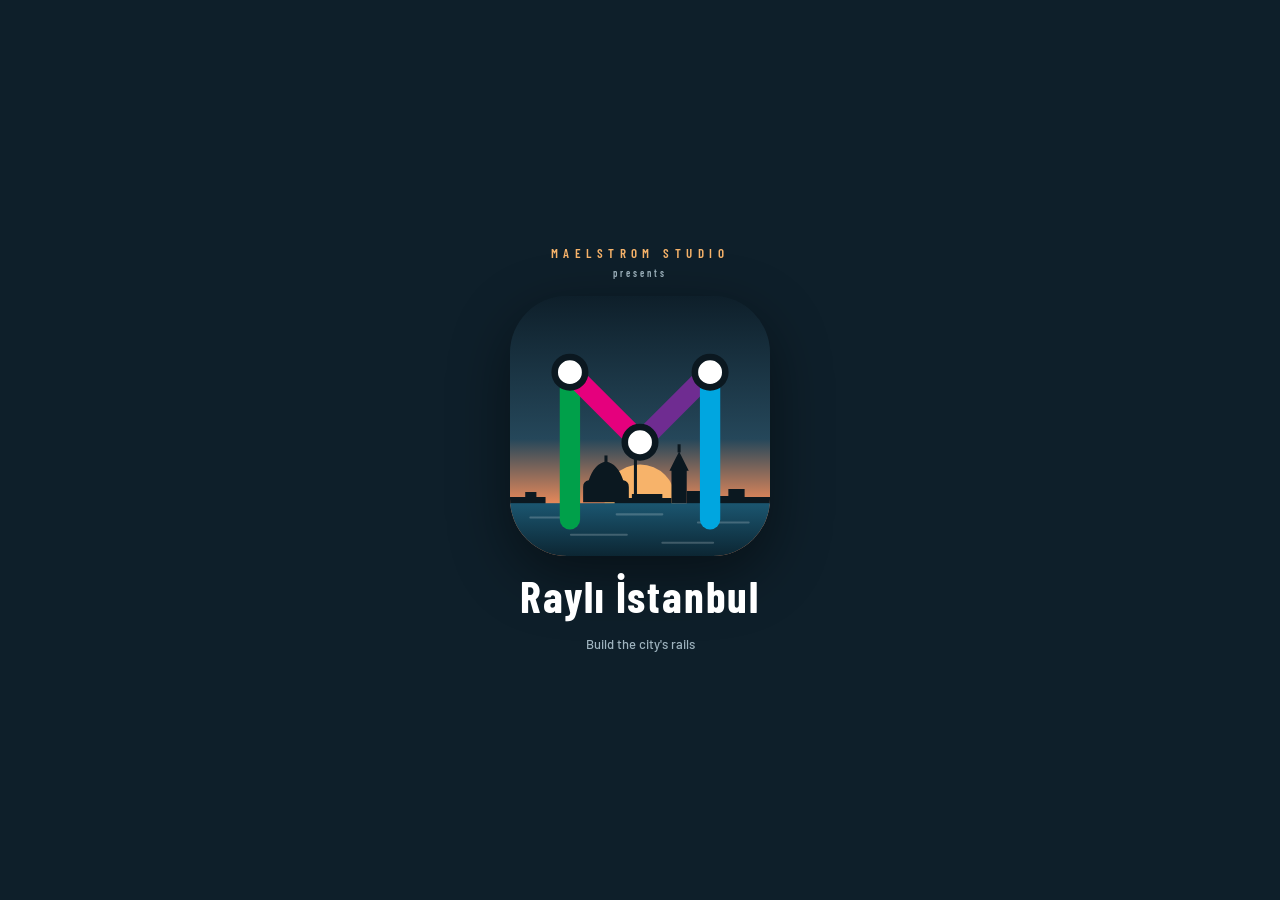
==== commit 91065be3: "Sürüm 4.0: günlük ödül, takvim etkinlikleri, memnuniyet, inşaat, bütçe modu, İngilizce, uygulama içi" ====
--- a/index.html
+++ b/index.html
@@ -66,6 +66,11 @@
 .meter{height:6px;border-radius:3px;background:var(--rule);overflow:hidden;width:170px;max-width:100%}
 .meter i{display:block;height:100%;width:0;background:var(--ink);border-radius:3px;transition:width .3s}
 #mission{font-size:12px;margin-top:3px;color:var(--ink);font-weight:600}#mission.ok{color:#1F8A4C}
+#econ{font-size:12px;margin-top:2px;color:var(--ink-2);font-weight:600;font-variant-numeric:tabular-nums}#econ.bad{color:var(--warn)}
+.days7{display:grid;grid-template-columns:repeat(7,1fr);gap:4px;margin:12px 0}.days7 div{border:1px solid var(--rule);border-radius:10px;padding:6px 2px;background:var(--land);display:flex;flex-direction:column;align-items:center;gap:2px;font-size:10.5px;color:var(--ink-2)}.days7 b{font-size:17px;color:var(--gold)}.days7 i{font-style:normal;font-weight:700;color:var(--ink);font-size:11.5px}.days7 .got{opacity:.45}.days7 .now{border:2px solid var(--gold);background:var(--paper)}
+.iap{display:flex;align-items:center;justify-content:space-between;gap:10px;padding:9px 0;border-top:1px solid var(--rule)}.iap:first-of-type{margin-top:8px}.iap div{display:flex;flex-direction:column;gap:2px}.iap b{color:var(--ink);font-size:14.5px}.iap span{font-size:12.5px}.iap .chip{white-space:nowrap;min-width:84px}.iap .buy{background:var(--gold);color:#1a1300;border-color:transparent;font-weight:700}
+.lbtn.build{opacity:.75;border-style:dashed}
+.daily.live{border-color:var(--gold)}
 #clock{font-size:12.5px;color:var(--ink-2);font-variant-numeric:tabular-nums}
 .controls{display:flex;flex-direction:column;align-items:flex-end;gap:6px}
 .seg{display:flex;background:var(--panel);border:1px solid var(--rule);border-radius:999px;padding:3px;gap:2px;-webkit-backdrop-filter:blur(6px);backdrop-filter:blur(6px)}
@@ -215,6 +220,7 @@
       </div>
       <div id="clock">1. hafta · Pazartesi</div>
       <div id="mission" hidden></div>
+      <div id="econ" hidden></div>
     </div>
     <div class="controls" id="controls">
       <div class="seg" role="group" aria-label="Hız">
@@ -332,6 +338,7 @@
       <h1>Raylı İstanbul</h1>
       <p class="lede">İstanbul'un raylı sistem hatları (M2 Sefaköy, M7 Esenyurt ve M12 dahil), metrobüsü ve 39 ilçesi gerçek haritasıyla burada. Oyna'da M2 ile başla, puan topladıkça yeni hatlar açılsın. Bölümler'de her hattı tek tek oyna.</p>
       <div class="daily" id="dailyBox"></div>
+      <div class="daily live" id="liveBox" hidden></div>
       <details>
         <summary>Nasıl oynanır</summary>
         <ul>
@@ -347,6 +354,9 @@
           <li>Günün haritası her gün başka bir hat ve başka bir kuralla başlar.</li>
           <li>Duraklatınca 📷 Fotoğraf ile kurduğun ağın resmini kaydedebilirsin.</li>
           <li>Bir hattı seçince o hattın ilk aracında gong ve durak anonsu duyarsın.</li>
+          <li>Yolcu memnuniyeti duraklar kalabalıklaştıkça düşer. Yüksek memnuniyet puanı 1,25 katına çıkarır, düşük memnuniyet azaltır.</li>
+          <li>Bazı hatlar (M12, M7) gerçekte olduğu gibi önce inşaatta bekler. Açılınca çevresinde yolcu artar.</li>
+          <li>Bütçe modunda hat ve araç para tutar, her yolcu bilet parası getirir. Kasa 3 gün eksi kalırsa iflas edersin.</li>
         </ul>
       </details>
       <div class="stack">
@@ -360,6 +370,7 @@
           <button class="secondary" id="side_europe">Avrupa Yakası</button>
         </div>
         <button class="secondary" id="btnDmap">📅 Günün haritası</button>
+        <button class="secondary" id="btnBudget">💰 Bütçe modu</button>
         <button class="secondary" id="btnAch">🏆 Skorlar ve başarımlar · <span id="achCount">0</span></button>
         <div class="row2">
           <button class="secondary" id="btnShop2">Mağaza · <span class="coin">₺</span><span id="coinIntro">0</span></button>
@@ -460,6 +471,8 @@
           <div class="opts" data-opt="diff"><button data-v="kolay">Kolay</button><button data-v="normal">Normal</button><button data-v="zor">Zor</button></div></div>
         <div class="set-row"><div class="lbl"><b>Başlangıç hızı</b><span>Oyun bu hızla açılır</span></div>
           <div class="opts" data-opt="speed"><button data-v="0.5">Yavaş</button><button data-v="1">1×</button><button data-v="2">2×</button></div></div>
+        <div class="set-row"><div class="lbl"><b>Dil / Language</b><span>Durak adları ve anonslar Türkçe kalır</span></div>
+          <div class="opts" data-opt="lang"><button data-v="tr">Türkçe</button><button data-v="en">English</button></div></div>
       </div>
       <div class="set-group"><h3>Harita</h3>
         <div class="set-row"><div class="lbl"><b>Tema</b></div>
@@ -476,8 +489,9 @@
       <div class="set-group"><h3>İlerleme</h3>
         <div class="set-row"><div class="lbl"><b>İlerlemeyi sıfırla</b><span>Jetonlar, alınan görünümler ve en iyi puan silinir</span></div><button class="chip danger" id="btnReset">Sıfırla</button></div>
         <div class="set-row" id="rowAdPrivacy" hidden><div class="lbl"><b>Reklam gizlilik seçenekleri</b><span>Reklamlar için verdiğin izni değiştir</span></div><button class="chip" id="btnAdPrivacy">Aç</button></div>
+        <div class="set-row" id="rowRestore" hidden><div class="lbl"><b>Satın alımları geri yükle</b><span>Reklamsız + destekçi paketini bu cihazda yeniden aç</span></div><button class="chip" id="btnRestore">Geri yükle</button></div>
       </div>
-      <p class="credit">Raylı İstanbul · sürüm 3.9.1 · Metrobüs motor sesi: Egemen'in Altunizade kaydı · <span class="studio-name">MAELSTROM STUDIO</span>. Harita verisi © OpenStreetMap katkıcıları (ODbL). İlçe sınırları: istanbul-districts-geojson.</p>
+      <p class="credit">Raylı İstanbul · sürüm 4.0 · Metrobüs motor sesi: Egemen'in Altunizade kaydı · <span class="studio-name">MAELSTROM STUDIO</span>. Harita verisi © OpenStreetMap katkıcıları (ODbL). İlçe sınırları: istanbul-districts-geojson.</p>
       <button class="primary" id="btnSettingsClose" style="margin-top:12px">Kapat</button>
     </div>
   </div>
@@ -490,8 +504,18 @@
       <div class="skins" id="busList"></div>
       <h3 class="shop-sec">Bütün araçlar için görünüm</h3>
       <div class="skins" id="skinList"></div>
-      <div class="premium"><strong>Gerçek parayla paketler.</strong> Uygulama App Store ve Google Play'e çıktığında jeton paketleri oradan satın alınabilecek. Bu web sürümünde ödeme alınmıyor.</div>
+      <div class="premium" id="iapBox"></div>
       <button class="primary" id="btnShopClose">Kapat</button>
+    </div>
+  </div>
+
+  <div class="overlay" id="loginModal" hidden>
+    <div class="card" style="text-align:center">
+      <span class="eyebrow">Günlük giriş ödülü</span>
+      <h2 id="loginTitle">1. gün</h2>
+      <div class="days7" id="loginDays"></div>
+      <p class="muted" id="loginText"></p>
+      <button class="primary" id="btnLoginClaim">Ödülü al</button>
     </div>
   </div>
 </div>
@@ -541,6 +565,12 @@
   {id:'lale',name:'Lale',desc:'Lale moru gövde, pembe şerit.',price:400},
   {id:'vapur',name:'Vapur boyası',desc:'Beyaz gövde, sarı-siyah baca şeridi.',price:450},
   {id:'altin',name:'Altın seri',desc:'Parıldayan altın gövde. Koleksiyonun en pahalısı.',price:1000},
+  // Satılmayan, kazanılan görünümler
+  {id:'seri',name:'Seri ateşi',desc:'7 gün üst üste günlük ödülü alınca gelir. Turuncu gövde, sarı alev şeridi.',price:0,hidden:true,how:'7 gün üst üste gel'},
+  {id:'destek',name:'Destekçi',desc:'Reklamsız + destekçi paketiyle gelir. Lacivert gövde, altın şerit.',price:0,hidden:true,how:'Destekçi paketiyle'},
+  {id:'bayrak',name:'Al bayrak',desc:'Cumhuriyet Bayramı etkinliğinin ödülü. Kırmızı gövde, beyaz şerit.',price:0,hidden:true,how:'Cumhuriyet Bayramı etkinliği'},
+  {id:'yilbasi',name:'Yılbaşı',desc:'Yılbaşı etkinliğinin ödülü. Çam yeşili gövde, kırmızı şerit.',price:0,hidden:true,how:'Yılbaşı etkinliği'},
+  {id:'ramazan',name:'Ramazan fenerleri',desc:'Ramazan etkinliğinin ödülü. Gece mavisi gövde, fener sarısı ışık.',price:0,hidden:true,how:'Ramazan etkinliği'},
 ];
 const BUSES = [
   {id:'std',name:'Standart metrobüs',desc:'İstanbul\'daki gibi gri, körüklü otobüs.',price:0},
@@ -598,7 +628,7 @@
 // ---------- Kalıcı kayıt ----------
 function load(k,d){try{const v=localStorage.getItem(k);return v==null?d:JSON.parse(v)}catch(e){return d}}
 function save(k,v){try{localStorage.setItem(k,JSON.stringify(v))}catch(e){}}
-const CFG = Object.assign({voice:'',english:true,vol:70,vehicle:true,announce:true,vibrate:true,diff:'normal',speed:'1',theme:'system',labels:'auto',real:true,districts:true,gfx:'denge',remind:true,night:true,hold:true},load('mi-cfg',{}));
+const CFG = Object.assign({lang:/^tr/i.test(navigator.language||'tr')?'tr':'en',voice:'',english:true,vol:70,vehicle:true,announce:true,vibrate:true,diff:'normal',speed:'1',theme:'system',labels:'auto',real:true,districts:true,gfx:'denge',remind:true,night:true,hold:true},load('mi-cfg',{}));
 const saveCfg=()=>save('mi-cfg',CFG);
 const dif=()=>DIFF[CFG.diff]||DIFF.normal;
 function vib(p){if(!CFG.vibrate)return;try{navigator.vibrate&&navigator.vibrate(p)}catch(e){}}
@@ -611,12 +641,12 @@
 function recordScore(){if(G.chap||G.region||G.daily||G.score<=0)return -1;
   // Reklamla devam edilen oyun aynı satırı günceller
   P.board=P.board.filter(x=>x.id!==G.recId);G.recId=G.recId||Date.now();
-  const d=new Date(),e={s:G.score,l:G.level,w:G.week,df:CFG.diff,d:d.toLocaleDateString('tr-TR',{day:'numeric',month:'short'}),id:G.recId};
+  const d=new Date(),e={s:G.score,l:G.level,w:G.week,df:CFG.diff,b:G.budget?1:0,d:d.toLocaleDateString('tr-TR',{day:'numeric',month:'short'}),id:G.recId};
   P.board.push(e);P.board.sort((a,b)=>b.s-a.s);P.board=P.board.slice(0,10);lastBoard=e.id;return P.board.findIndex(x=>x.id===e.id)}
 let lastBoard=0;
 function renderBoard(){const B=P.board,DF={kolay:'kolay',normal:'normal',zor:'zor'};
   const cr=CHAPS.map(id=>P.chap[id]||{stars:0}),stars=cr.reduce((a,r)=>a+(r.stars||0),0),done=cr.filter(r=>r.stars>0).length;
-  $('#boardBox').innerHTML=`<h3>En iyi oyunların</h3>${B.length?`<ol>${B.map(e=>`<li class="${e.id===lastBoard?'new':''}"><span><b>${e.s}</b> puan · seviye ${e.l} · ${e.w}. hafta</span><span>${esc(e.d)}${e.df!=='normal'?' · '+esc(DF[e.df]||e.df):''}</span></li>`).join('')}</ol>`:'<p class="muted" style="margin:0">Henüz bitmiş oyun yok. Oyna modunda ilk oyununu bitir, skorun burada görünsün.</p>'}
+  $('#boardBox').innerHTML=`<h3>En iyi oyunların</h3>${B.length?`<ol>${B.map(e=>`<li class="${e.id===lastBoard?'new':''}"><span><b>${e.s}</b> puan · seviye ${e.l} · ${e.w}. hafta</span><span>${esc(e.d)}${e.df!=='normal'?' · '+esc(DF[e.df]||e.df):''}${e.b?' · bütçe':''}</span></li>`).join('')}</ol>`:'<p class="muted" style="margin:0">Henüz bitmiş oyun yok. Oyna modunda ilk oyununu bitir, skorun burada görünsün.</p>'}
   <h3 style="margin-top:14px">İstatistikler</h3><div class="statg">${[['Taşınan yolcu',ST.del],['Su üzerinden',ST.cross],['Marmaray',ST.mr],['Metrobüs',ST.brt],['Atlatılan olay',ST.ev||0],['Biten oyun',ST.games||0],['En uzun oyun',(ST.maxWeek||0)+'. hafta'],['Tek hat rekoru',ST.lineRec||0],['Günün haritası',(DMAP.tries||0)+' kez'],['Fotoğraf',ST.photo||0],['Haftalık görev',ST.mis||0]].map(([k,v])=>`<div><b>${typeof v==='number'?v.toLocaleString('tr-TR'):esc(v)}</b><span>${k}</span></div>`).join('')}</div>
   <div class="stars"><span>Bölüm yıldızları</span><b>${'★'} ${stars}/${CHAPS.length*3} · ${done}/${CHAPS.length} bölüm</b></div>`}
 
@@ -655,7 +685,7 @@
   G={chap:chap||null,region:region||null,daily:dm?dm.d:null,dmod:dm?dm.mod:null,levels:region?sideLevels(region):dm?[[dm.line],...LEVELS.map(l=>l.filter(id=>id!==dm.line)).filter(l=>l.length)]:LEVELS,chapStar:0,t:0,score:0,speed:1,paused:true,over:false,modal:false,week:1,level:1,nextReveal:7,sel:null,undo:[],gecitUsed:0,earned:0,coinFrac:0,
      st:NODES.map(n=>({...n,queue:[],crowd:0,revealed:false,inPool:false,rt:-99,spawn:0})),
      lines:LINE_ORDER.map(id=>({...LINEDEF[id],st:[],trains:[],unlocked:false,rides:0})),
-     pool:{train:dif().train,car:0,gecit:dif().gecit}};G.speed=+CFG.speed||1;
+     pool:{train:dif().train,car:0,gecit:dif().gecit},sat:80,build:{}};G.speed=+CFG.speed||1;
   if(chap){G.level=G.levels.length;const q=chapSeq(chap),n=q.length,m=n>>1;chapLines(chap).forEach((ln,k)=>{const L=lineById(ln);L.unlocked=true;for(const i of chapSeqs(chap)[k])G.st[i].inPool=true})
     const c=chap==='34'?Math.max(1,q.findIndex(i=>/15 Temmuz/.test(G.st[i].name))):m,pick=n<=4?q:[q[c-1],q[c],q[Math.min(n-1,c+1)]];for(const i of pick)reveal(G.st[i]);G.nextReveal=9}
   else if(region){unlock(G.levels[0]);const q=sideSeq(G.levels[0][0],region).filter(i=>sideOf(i)===region),m=q.length>>1;
@@ -724,6 +754,7 @@
     for(let h=0;h<q.length;h++){const u=q[h];for(const v of adj[u])if(d[v]===Infinity){d[v]=d[u]+1;q.push(v)}}
     dist[ty]=d}
   for(const L of G.lines)L.districts=null;
+  if(G.budget)infraCharge();
 }
 const dd=(ty,i)=>dist[ty]?dist[ty][i]:Infinity;
 function lineDistricts(L){
@@ -733,7 +764,9 @@
   return L.districts=[...set]}
 
 // ---------- Araçlar ----------
-function addScore(n){G.score+=n;G.coinFrac+=n;while(G.coinFrac>=5){G.coinFrac-=5;G.earned++;P.coins++}
+function addScore(n){if(G.budget){const f=n*FARE;G.money+=f;G.dayInc=(G.dayInc||0)+f}
+  if(satOn()){G.satFrac=(G.satFrac||0)+n*satMul();n=Math.floor(G.satFrac);G.satFrac-=n}
+  G.score+=n;G.coinFrac+=n*liveMul();liveGoal();while(G.coinFrac>=5){G.coinFrac-=5;G.earned++;P.coins++}
   if(G.chap)chapProgress();
   else if(G.level<G.levels.length&&G.score>=needFor(G.level))levelUp()}
 function chapProgress(){const id=G.chap,st=chapStars(id,G.score);if(st<=G.chapStar)return;
@@ -792,6 +825,10 @@
   {id:'foto',ic:'📷',name:'Hatıra fotoğrafı',desc:'Kurduğun ağın fotoğrafını kaydet.',c:10,ok:()=>(ST.photo||0)>=1},
   {id:'gorev5',ic:'🎯',name:'Görev adamı',desc:'5 haftalık görev tamamla.',c:20,ok:()=>(ST.mis||0)>=5,p:()=>[ST.mis||0,5]},
   {id:'gunluk7',ic:'🔥',name:'Her gün yolda',desc:'Günlük görevi 7 gün üst üste tamamla.',c:30,ok:()=>DAILY.streak>=7,p:()=>[DAILY.streak,7]},
+  {id:'giris7',ic:'🎁',name:'Sadık yolcu',desc:'Günlük giriş ödülünü 7 gün üst üste al.',c:20,ok:()=>LOGIN.streak>=7,p:()=>[LOGIN.streak,7]},
+  {id:'insaat',ic:'🏗',name:'Temel atma',desc:'İnşaattaki bir hattı hizmete aç.',c:10,ok:()=>(ST.build||0)>=1},
+  {id:'memnun',ic:'😊',name:'Mutlu şehir',desc:'5. haftada yolcu memnuniyeti %90 ya da üstünde olsun.',c:20,ok:()=>G&&!G.chap&&G.week>=5&&(G.sat||0)>=90},
+  {id:'butce',ic:'💰',name:'Kârlı işletme',desc:'Bütçe modunda kasa artıdayken 5. haftaya ulaş.',c:25,ok:()=>G&&G.budget&&G.week>=5&&G.money>0},
 ];
 let noteQ=[];function note(m){noteQ.push(m);if(noteQ.length===1)setTimeout(()=>{toast(noteQ.join('  ·  '));noteQ=[]},60)}
 function checkAch(){let any=false;
@@ -875,21 +912,23 @@
 }
 function addTrain(L){
   if(G.pool.train<=0||L.st.length<2)return false;
+  if(!spend(COST.train,'yeni araç'))return false;
   G.pool.train--;setTimeout(checkAch,0);const tr={line:L,i:L.trains.length%2?L.st.length-1:0,dir:1,t:0,dwell:0,pax:[],cars:0};
   L.trains.push(tr);arrive(tr);return true}
 function removeTrain(L){
   if(L.trains.length<=1){return false}
   const tr=L.trains[L.trains.length-1],S=L.st[Math.max(0,Math.min(L.st.length-1,tr.i+(tr.dwell>0?0:tr.dir)))];
   for(const p of tr.pax){if(p===S.type)addScore(1);else S.queue.push(p)}
-  G.pool.train++;G.pool.car+=tr.cars;L.trains.pop();return true}
+  G.pool.train++;G.pool.car+=tr.cars;if(G.budget)G.money+=(COST.train+tr.cars*COST.car)/2;L.trains.pop();return true}
 function addCar(L){
   if(G.pool.car<=0||!L.trains.length)return false;
   const tr=L.trains.reduce((a,b)=>b.cars<a.cars?b:a);if(tr.cars>=3){toast('Bu hattın araçları en fazla 3 vagon taşıyabilir.');return false}
+  if(!spend(COST.car,'vagon'))return false;
   G.pool.car--;tr.cars++;return true}
 function removeLine(L){
   for(const tr of L.trains){const S=L.st[Math.max(0,Math.min(L.st.length-1,tr.i+(tr.dwell>0?0:tr.dir)))];
     for(const p of tr.pax){if(p===S.type)addScore(1);else S.queue.push(p)}
-    G.pool.train++;G.pool.car+=tr.cars}
+    G.pool.train++;G.pool.car+=tr.cars;if(G.budget)G.money+=(COST.train+tr.cars*COST.car)/2}
   L.trains=[];L.st=[];L.rides=0;if(G.undo)G.undo=G.undo.filter(u=>u.L!==L);network()}
 function removeEnd(L,end){
   if(end==='tail'){L.st.pop();network();const n=L.st.length;
@@ -904,10 +943,10 @@
   let r=Math.random()*pres.reduce((a,t)=>a+TYPES[t].w,0);
   for(const t of pres){r-=TYPES[t].w;if(r<=0)return t}return pres[0]}
 function step(dt){
-  G.t+=dt;evTick();nightTick();
+  G.t+=dt;evTick();nightTick();econTick(dt);if(G.over)return;
   G.nextReveal-=dt;
   if(G.nextReveal<=0){pickReveal();const n=G.st.filter(s=>s.revealed).length;G.nextReveal=Math.min(13,6.5+n*0.08)}
-  const mean=Math.max(G.chap?5:7,16-G.t/(G.chap?30:50))*dif().spawn*(G.spawnMul||1)/rushOf(hourOf(G.t)),OVER_T=dif().over;
+  const mean=Math.max(G.chap?5:7,16-G.t/(G.chap?30:50))*dif().spawn*(G.spawnMul||1)/rushOf(hourOf(G.t))/liveRush(hourOf(G.t)),OVER_T=dif().over;
   for(const s of G.st){if(!s.revealed)continue;
     s.spawn-=dt;if(s.spawn<=0){const ty=weightedType(s.type);if(ty!=null)s.queue.push(ty);s.spawn=(-Math.log(1-Math.random()*.95)*mean+1)/evMul(s)}
     if(s.queue.length>QMAX)s.crowd+=dt/OVER_T;else s.crowd=Math.max(0,s.crowd-dt/(OVER_T*1.5));
@@ -927,14 +966,15 @@
   if(G.t>=G.week*WEEK){G.week++;G.pool.train++;openWeek();dailyAdd('week',G.week);checkAch()}
 }
 function levelUp(){
-  const ids=G.levels[G.level];G.level++;unlock(ids);
+  const ids=G.levels[G.level];G.level++;const later=unlockOrBuild(ids);
   const cands=G.st.filter(s=>s.inPool&&!s.revealed&&s.lines.some(l=>ids.includes(l)));
   for(const s of nearestToRevealed(cands,2))reveal(s);
   network();G.pool.train++;P.coins+=10;G.earned+=10;persist();
   $('#lvlEyebrow').textContent=`Seviye ${G.level}`;
   $('#lvlTitle').textContent=G.region&&G.level===G.levels.length?`${SIDES[G.region].name}nın bütün hatları açıldı!`:ids.length>1?'Yeni hatlar açıldı':'Yeni hat açıldı';
   if(G.region&&G.level===G.levels.length){P.side=P.side||{};P.side[G.region]=Object.assign(P.side[G.region]||{},{done:true});persist();note(`🏁 ${SIDES[G.region].name} tamamlandı`)}
-  $('#lvlUnlock').innerHTML=ids.map(id=>{const L=LINEDEF[id];return `<span class="tag"><i style="--c:${L.color}">${LABEL(id)}</i>${esc(L.name)} · ${MODES[L.mode].label}</span>`}).join('');
+  $('#lvlUnlock').innerHTML=ids.map(id=>{const L=LINEDEF[id];return `<span class="tag"><i style="--c:${L.color}">${LABEL(id)}</i>${esc(L.name)} · ${MODES[L.mode].label}</span>`}).join('')
+    +later.map(id=>`<p class="muted" style="margin:8px 0 0">🏗 ${LABEL(id)} (${esc(BUILDS[id])}) inşaatta: ${buildDays(id)} gün sonra hizmete açılır. Alttaki 🏗 düğmesinden jetonla hızlandırabilirsin.</p>`).join('');
   G.modal=true;$('#levelModal').hidden=false;vib(60);
 }
 // ---------- Olaylar: derbi, bayram, kar, arıza. Yeni günün başında bazen biri başlar, atlatınca jeton verir ----------
@@ -951,23 +991,25 @@
   {k:'yagmur',ic:'🌧',name:'Sağanak yağmur',all:1.3,speed:.9,dur:.5,msg:()=>'Sağanak yağmur: herkes raylı sistemi seçti, bütün duraklar daha kalabalık.'},
   {k:'maraton',ic:'🏃',name:'İstanbul Maratonu',season:2,dur:.45,msg:()=>'İstanbul Maratonu: köprü koşuculara kapalı, metrobüs yavaş ilerliyor.'},
   {k:'yilbasi',ic:'🎆',name:'Yılbaşı gecesi',season:3,st:['Taksim','Kadıköy','Şişhane','Osmanbey','Sultanahmet'],mult:3,dur:.5,msg:n=>`Yılbaşı gecesi! ${n} çevresinde kutlama kalabalığı.`},
-  {k:'okul',ic:'🎒',name:'Okullar açıldı',season:2,all:1.15,dur:1,msg:()=>'Okullar açıldı: sabah ve akşam bütün hatlar daha yoğun.'}];
+  {k:'okul',ic:'🎒',name:'Okullar açıldı',season:2,all:1.15,dur:1,msg:()=>'Okullar açıldı: sabah ve akşam bütün hatlar daha yoğun.'},
+  {k:'cumhuriyet',ic:'🇹🇷',name:'29 Ekim kutlaması',only:1,st:['Taksim','Kadıköy','Yenikapı','Sultanahmet','Şişhane'],mult:2.8,dur:.6,msg:n=>`Cumhuriyet Bayramı kutlu olsun! ${n} çevresinde fener alayı kalabalığı.`}];
 const EVST={};for(const e of EVENTS)if(e.st)EVST[e.k]=e.st.map(n=>NODES.findIndex(x=>x.name===n)).filter(i=>i>=0);
 const evDef=()=>G.ev&&EVENTS.find(e=>e.k===G.ev.k);
 function evTick(){const day=dayOf(G.t);
   if(G.ev&&G.t>=G.ev.until){const e=evDef();G.ev=null;P.coins+=10;G.earned+=10;ST.ev=(ST.ev||0)+1;save('mi-stat',ST);persist();note(`${e.ic} ${e.name} bitti, atlattın · +10 jeton`);dailyAdd('ev',1);checkAch()}
-  if(day===G.evDay)return;G.evDay=day;if(G.ev||G.t<DAY*.8||Math.random()>.3)return;
+  if(day===G.evDay)return;G.evDay=day;if(G.ev||G.t<DAY*.8||Math.random()>(liveNow()&&liveNow().ev?.5:.3))return;
   const opts=[];
-  for(const e of EVENTS){if(e.season!=null&&e.season!==seasonIdx())continue;
+  for(const e of EVENTS){if((e.season!=null&&e.season!==seasonIdx()&&!liveForces(e.k))||(e.only&&!liveForces(e.k)))continue;
     if(e.k==='maraton'){const b=lineById('34');if(b&&b.trains.length)opts.push({e});continue}
     if(e.st){const c=EVST[e.k].filter(i=>G.st[i].revealed);if(c.length)opts.push({e,st:c.sort(()=>Math.random()-.5).slice(0,2)})}
     else if(e.k==='ariza'){const ls=G.lines.filter(L=>L.st.length>1&&L.trains.length);if(ls.length>1)opts.push({e,line:ls[Math.floor(Math.random()*ls.length)].id})}
     else if(e.k==='kar'){if(seasonIdx()===3&&day-(G.lastKar??-9)>=2)opts.push({e},{e})}
     else opts.push({e})}
+  for(const o of [...opts])if(liveForces(o.e.k))opts.push(o,o,o);
   if(!opts.length)return;const o=opts[Math.floor(Math.random()*opts.length)];if(o.e.k==='kar')G.lastKar=day;
   G.ev={k:o.e.k,until:G.t+o.e.dur*DAY,st:o.st||[],line:o.line||null};
   toast(`${o.e.ic} ${o.e.msg(o.st?o.st.map(i=>G.st[i].name).join(' ve '):o.line?LABEL(o.line):'')}`);vib([40,60,40])}
-const evMul=s=>{if(!G.ev)return 1;const e=evDef();return e.all?e.all:G.ev.st.includes(s.i)?e.mult:1};
+const evMul=s=>{const b=G.boost&&G.boost.st.includes(s.i)?1.6:1;if(!G.ev)return b;const e=evDef();return b*(e.all?e.all:G.ev.st.includes(s.i)?e.mult:1)};
 const evSpeed=L=>!G.ev?1:G.ev.k==='kar'?.65:G.ev.k==='ariza'&&G.ev.line===L.id?0:G.ev.k==='maraton'&&L.mode==='brt'?.4:evDef().speed||1;
 // Taşma: önce uyarı, sonra oyun başına bir kez "ek sefer" hakkı; bitişte kamera durağa gider
 function warnCrowd(s){toast(`⚠ ${s.name} dolmak üzere! Bu durağa araç ya da hat ekle.`);vib([60,60,60])}
@@ -980,15 +1022,15 @@
 function gameOver(s){
   ST.games=(ST.games||0)+1;ST.maxWeek=Math.max(ST.maxWeek||0,G.week);ST.lineRec=Math.max(ST.lineRec||0,...G.lines.map(L=>L.rides||0));save('mi-stat',ST);clearSave();G.over=true;G.overSt=s;if(G.region){P.side=P.side||{};const r=P.side[G.region]||{};r.best=Math.max(r.best||0,G.score);P.side[G.region]=r}let dBest=false;if(G.daily){dmapRoll();if(G.daily===DMAP.d&&G.score>DMAP.best){dBest=DMAP.best>0;DMAP.best=G.score;save('mi-dmap',DMAP)}}
   const wasBest=G.score>P.best&&!G.chap&&!G.region&&!G.daily;if(!G.daily)P.best=Math.max(P.best,G.score);const rank=recordScore();persist();
-  $('#overTitle').textContent=s.name+' taştı';$('#overScore').textContent=G.score;
+  $('#overTitle').textContent=G.bankrupt?'Kasa boşaldı, iflas!':s.name+' taştı';$('#overScore').textContent=G.score;
   $('#overText').textContent=G.daily?`puan topladın. Günün haritasında bugünkü en iyin ${DMAP.best}${dBest?', yeni günlük rekor! 🎉':''}. Yarın yeni bir harita ve yeni bir kural gelir. ${G.earned} jeton kazandın.`:G.chap?`puan topladın (hedef ${chapTarget(G.chap)}). ${chapLabel(G.chap)} bölümünde yıldızın: ${'★'.repeat((P.chap[G.chap]||{}).stars||0)||'henüz yok'}. ${G.earned} jeton kazandın.`:`puan topladın, seviye ${G.level}'e ulaştın ve ${G.earned} jeton kazandın. ${wasBest?'Yeni rekor! 🎉':`En iyi puanın: ${P.best}.`}${rank>=0?` Skor tablosunda ${rank+1}. sıradasın.`:''}`;
-  $('#btnAdCont').hidden=!!G.adUsed;$('#overModal').hidden=false;
+  $('#btnAdCont').hidden=!!G.adUsed;$('#btnAdCont').textContent=P.adfree?'▶ Kaldığın yerden devam et':'▶ Reklam izle, kaldığın yerden devam et';$('#overModal').hidden=false;
   vib([80,60,160]);
 }
 // ---------- Kayıt: oyun her birkaç saniyede ve uygulamadan çıkarken kaydedilir; açılışta "Devam et" ile sürer ----------
 function clearSave(){try{localStorage.removeItem('mi-save')}catch(e){}}
 function saveGame(){if(!G||G.over||G.t<3)return;
-  const g={};for(const k of ['t','score','week','level','nextReveal','gecitUsed','earned','coinFrac','pool','chap','chapStar','speed','rescued','adUsed','ev','evDay','recId','lastKar','region','night','nightTold','wasClosed','daily','dmod','spawnMul','nightDel','levels','mornTold','nightBonus','mis'])g[k]=G[k];
+  const g={};for(const k of ['t','score','week','level','nextReveal','gecitUsed','earned','coinFrac','pool','chap','chapStar','speed','rescued','adUsed','ev','evDay','recId','lastKar','region','night','nightTold','wasClosed','daily','dmod','spawnMul','nightDel','levels','mornTold','nightBonus','mis','sat','satFrac','build','boost','budget','money','infraPaid','dayInc','debtDays','payDay','lastDay'])g[k]=G[k];
   save('mi-save',{v:1,g,st:G.st.filter(s=>s.inPool||s.revealed).map(s=>[s.i,s.revealed?1:0,s.queue,+s.crowd.toFixed(3),+s.spawn.toFixed(2)]),
     lines:G.lines.map(L=>[L.id,L.unlocked?1:0,L.st.map(s=>s.i),L.trains.map(t=>[t.i,t.dir,+t.t.toFixed(3),+t.dwell.toFixed(2),t.pax,t.cars]),L.rides||0])})}
 function loadGame(d){newGame(d.g.chap,d.g.region,d.g.daily?Object.assign(dmapToday(),{d:d.g.daily,mod:DMODS.find(m=>m.k===(d.g.dmod||{}).k)||DMODS[0]}):null);Object.assign(G,d.g,{paused:true,modal:false,over:false});
@@ -1062,7 +1104,7 @@
 // Görünüm saklanan alanın dışına çıkınca ya da ölçek %15'ten fazla değişince yeniden çizilir.
 let MC=null;
 function drawMap(){
-  const M=1.5,key=[W,H,DPR,G.sel,G.sel&&lineById(G.sel)?lineById(G.sel).st.length:0,CFG.districts,C.land,C.water].join('|');
+  const M=1.5,key=[CFG.lang,W,H,DPR,G.sel,G.sel&&lineById(G.sel)?lineById(G.sel).st.length:0,CFG.districts,C.land,C.water].join('|');
   const ok=MC&&MC.key===key&&V.s/MC.s<1.15&&V.s/MC.s>.87&&Math.abs(V.cx-MC.cx)+W/2/V.s<=W*M/2/MC.s&&Math.abs(V.cy-MC.cy)+H/2/V.s<=H*M/2/MC.s;
   if(!ok){const k=Math.min(DPR,2);if(!MC)MC={cv:document.createElement('canvas')};const sv={W,H,ctx};
     MC.cv.width=Math.round(W*M*k);MC.cv.height=Math.round(H*M*k);W=W*M;H=H*M;ctx=MC.cv.getContext('2d');ctx.setTransform(k,0,0,k,0,0);
@@ -1156,7 +1198,7 @@
       if(D.area*V.s*V.s<9000)continue;ctx.globalAlpha=selD&&selD.has(DIST.indexOf(D))?.75:.38;ctx.fillText(D.name.toLocaleUpperCase('tr'),X,Y)}}
   drawCrossings();
   for(const [t,la,lo,rot,size] of LABELS){const p=proj(la,lo);ctx.save();ctx.translate(sx(p.x),sy(p.y));ctx.rotate(rot);
-    ctx.font=`600 ${size}px ${DISP}`;ctx.fillStyle=C['water-ink'];ctx.globalAlpha=.85;ctx.fillText(t,0,0);ctx.restore()}
+    ctx.font=`600 ${size}px ${DISP}`;ctx.fillStyle=C['water-ink'];ctx.globalAlpha=.85;ctx.fillText(tr(t),0,0);ctx.restore()}
   ctx.globalAlpha=1;try{ctx.letterSpacing='0px'}catch(e){}
 }
 function drawReal(){
@@ -1239,7 +1281,7 @@
 }
 // Araç çizimi: c=bağlam, look=gövde tipi, color=hat rengi, skin=görünüm, pax=yolcu türleri, cars=vagon sayısı
 let VSC=1.2;
-const RECOLOR=['nostalji','gece','kis','hafif','lale','vapur','altin'];
+const RECOLOR=['nostalji','gece','kis','hafif','lale','vapur','altin','seri','destek','bayrak','yilbasi','ramazan'];
 function drawVehicle(c,look,color,skin,pax,cars,cap,bus,poses){
   if(skin==='metrobus')look='bus';else if(skin==='metro')look='metro';
   bus=look==='bus'?(bus||'std'):'std';
@@ -1256,6 +1298,12 @@
   if(skin==='lale'){body='#6B2D8C';stripe='#F49AC1';band=null}
   if(skin==='vapur'){body='#FAFAF7';stripe='#E8B30E';band='#1E2528'}
   if(skin==='altin'){body='#D4AF37';stripe='#8C6A12';glow='#FFE58A';band=null}
+  if(skin==='seri'){body='#E4572E';stripe='#FFD23F';band=null}
+  if(skin==='destek'){body='#13293D';stripe='#E8B400';glow='#E8B400';band=null}
+  if(skin==='bayrak'){body='#E30A17';stripe='#FFFFFF';band=null}
+  if(skin==='yilbasi'){body='#1F6E43';stripe='#D7263D';band=null}
+  if(skin==='ramazan'){body='#1E3A5F';stripe='#F2C14E';glow='#F2C14E';band=null}
+  if(glow&&CFG.gfx==='pil')glow=null;
   const real=skin==='gercek'&&look!=='bus';if(real){body='#EEF1EF';win='#FFFFFF'}
   if(bus==='std'&&look==='bus'&&!RECOLOR.includes(skin)){body='#B9C0C4';band=null;win='#1E2528'}
   const secs=look==='bus'?cars+(bus==='akia'?3:2):cars+1;
@@ -1353,7 +1401,7 @@
     for(const i of G.ev.st){const s=G.st[i],X=sx(s.x),Y=sy(s.y),r=14+((t*1.2)%1)*18;ctx.globalAlpha=1-((t*1.2)%1);ctx.beginPath();ctx.arc(X,Y,r,0,Math.PI*2);ctx.stroke();
       ctx.globalAlpha=1;ctx.font=`16px ${BODY}`;ctx.textAlign='center';ctx.textBaseline='bottom';ctx.fillText(e.ic,X,Y-16)}ctx.restore()}
   if(G.ev.k==='ariza'){const L=lineById(G.ev.line);if(L&&L._bz&&L._bz.length){const q=bzAt(L._bz,L._bz.length/2);ctx.save();ctx.font=`700 13px ${BODY}`;ctx.textAlign='center';ctx.textBaseline='middle';
-    const lab=`⚠ ${LABEL(L.id)} arızalı`,w=ctx.measureText(lab).width+14;ctx.fillStyle=C.warn;ctx.beginPath();ctx.roundRect(q.x-w/2,q.y-12,w,24,12);ctx.fill();ctx.fillStyle='#fff';ctx.fillText(lab,q.x,q.y);ctx.restore()}}
+    const lab=tr(`⚠ ${LABEL(L.id)} arızalı`),w=ctx.measureText(lab).width+14;ctx.fillStyle=C.warn;ctx.beginPath();ctx.roundRect(q.x-w/2,q.y-12,w,24,12);ctx.fill();ctx.fillStyle='#fff';ctx.fillText(lab,q.x,q.y);ctx.restore()}}
   if(G.ev.k==='kar'){ctx.save();ctx.fillStyle='rgba(255,255,255,.85)';for(let k=0;k<90;k++){const sp=20+(k*37)%40,x=((k*97.3)+Math.sin(t+k)*12)%W,y=((k*53.1)+t*sp)%H;ctx.beginPath();ctx.arc((x+W)%W,y,1.2+(k%3)*.6,0,Math.PI*2);ctx.fill()}ctx.restore()}}
 
 
@@ -1583,7 +1631,11 @@
 // ---------- Arayüz ----------
 let toastT=0;function toast(m){const t=$('#toast');t.textContent=m;t.classList.add('show');clearTimeout(toastT);toastT=setTimeout(()=>t.classList.remove('show'),2800)}
 const lineBar=$('#lineBar');
-lineBar.addEventListener('click',e=>{const b=e.target.closest('.lbtn');if(!b||b.classList.contains('locked'))return;
+let buildArm='';
+lineBar.addEventListener('click',e=>{const bb=e.target.closest('[data-build]');if(bb){const id=bb.dataset.build;if(!(G.build||{})[id])return;
+    if(buildArm===id){buildArm='';speedBuild(id);return}buildArm=id;setTimeout(()=>{if(buildArm===id)buildArm=''},3500);
+    toast(`🏗 ${LABEL(id)} inşaatta, ${buildDays(id)} gün sonra açılır. Hemen bitirmek için ${BUILD_FAST} jetonla yeniden dokun.`);return}
+  const b=e.target.closest('.lbtn');if(!b||b.classList.contains('locked'))return;
   const id=b.dataset.line;G.sel=G.sel===id?null:id;confirmDel=0;hud(true)});
 const legendList=$('#legendList');
 TYPES.forEach((t,k)=>{const li=document.createElement('li');li.dataset.type=k;
@@ -1592,12 +1644,13 @@
 let confirmDel=0,lastHud='',lastBar='';
 function renderBar(){
   const un=G.lines.filter(l=>l.unlocked),next=G.level<G.levels.length?G.levels[G.level]:null;
-  const sig=un.map(l=>l.id+(l.st.length>1?1:0)+l.trains.length+(G.sel===l.id?'s':'')).join()+'|'+G.level;if(sig===lastBar)return;lastBar=sig;
+  const bl=Object.keys(G.build||{}),sig=un.map(l=>l.id+(l.st.length>1?1:0)+l.trains.length+(G.sel===l.id?'s':'')).join()+'|'+G.level+'|'+bl.join()+CFG.lang;if(sig===lastBar)return;lastBar=sig;
   lineBar.innerHTML=un.map(l=>`<button class="lbtn${l.st.length>1?' on':''}${G.sel===l.id?' sel':''}" data-line="${l.id}" style="--c:${l.color}" aria-pressed="${G.sel===l.id}" title="${esc(l.name)}">${LABEL(l.id)}${l.trains.length?`<span class="badge">${l.trains.length}</span>`:''}</button>`).join('')
+    +bl.map(id=>`<button class="lbtn build" data-build="${id}" style="--c:${LINEDEF[id].color}" title="İnşaatta">🏗<br>${LABEL(id)}</button>`).join('')
     +(next?`<button class="lbtn locked" title="Seviye ${G.level+1} ile açılır" tabindex="-1">🔒︎<br>Sv ${G.level+1}</button>`:'');
 }
 function hud(force){
-  syncPause();$('#vbTrain').classList.toggle('has',G.pool.train>0&&!G.over);$('#vbCar').classList.toggle('has',G.pool.car>0&&!G.over);
+  syncPause();hudEcon();$('#vbTrain').classList.toggle('has',G.pool.train>0&&!G.over);$('#vbCar').classList.toggle('has',G.pool.car>0&&!G.over);
   const sig=[G.score,G.week,Math.floor(G.t/DAY*48),G.level,G.pool.train,G.pool.car,gecitFree(),G.pool.gecit,G.sel,confirmDel,G.paused,G.speed,P.coins,
     G.lines.map(l=>l.st.length+':'+l.trains.length+':'+l.trains.reduce((a,t)=>a+t.cars,0)).join(),[...presentTypes()].join()].join('|');
   if(sig===lastHud&&!force)return;lastHud=sig;
@@ -1635,7 +1688,7 @@
 }
 $('#actions').addEventListener('click',e=>{const b=e.target.closest('[data-act]');if(!b)return;const L=G.sel&&lineById(G.sel);if(!L)return;
   const act=b.dataset.act;
-  if(act==='train'){if(!G.pool.train)toast('Depoda araç yok. Seviye atlayınca ya da hafta başında yeni araç gelir.');else if(!addTrain(L))toast('Önce en az iki duraklı bir hat çiz.')}
+  if(act==='train'){if(!G.pool.train)toast('Depoda araç yok. Seviye atlayınca ya da hafta başında yeni araç gelir.');else if(!addTrain(L)&&L.st.length<2)toast('Önce en az iki duraklı bir hat çiz.')}
   else if(act==='untrain'){if(!removeTrain(L))toast('Hatta en az bir araç kalmalı. Hattı tamamen kaldırmak için "Hattı kaldır".');else toast('Araç depoya döndü, başka bir hatta ekleyebilirsin.')}
   else if(act==='car'){if(!L.trains.length)toast('Vagon takmak için önce hatta bir araç ekle.');else if(!G.pool.car)toast('Depoda vagon yok. Hafta ödülünden vagon seçebilirsin.');else addCar(L)}
   else if(act==='night'){G.night=G.night||[];if(G.night.includes(L.id)){G.night=G.night.filter(x=>x!==L.id);toast(`${LABEL(L.id)} gece 00:30-06:00 arası kapalı olacak.`)}
@@ -1676,7 +1729,7 @@
   c.fillStyle=C.paper||'#fff';c.fillRect(0,0,o.width,o.height);c.drawImage(cv,0,0);c.scale(DPR,DPR);const w=W0/DPR,y=H0/DPR;
   c.fillStyle=C.paper||'#fff';c.fillRect(0,y,w,96);c.fillStyle=C.ink||'#222';c.textBaseline='middle';
   c.font=`700 22px ${DISP}`;c.fillText('Raylı İstanbul',16,y+24);c.font=`500 13px ${BODY}`;c.fillStyle=C['ink-2']||'#555';
-  const ls=G.lines.filter(L=>L.st.length>1);c.fillText(`${G.score} puan · ${G.week}. hafta · ${ls.length} hat · ${G.st.filter(s=>s.revealed).length} durak${G.daily?' · Günün haritası':''}`,16,y+50);
+  const ls=G.lines.filter(L=>L.st.length>1);c.fillText(tr(`${G.score} puan · ${G.week}. hafta · ${ls.length} hat · ${G.st.filter(s=>s.revealed).length} durak${G.daily?' · Günün haritası':''}`),16,y+50);
   c.font=`700 11px ${DISP}`;try{c.letterSpacing='2px'}catch(e){}c.fillText('MAELSTROM STUDIO',16,y+78);try{c.letterSpacing='0px'}catch(e){}
   ls.slice(-8).reverse().forEach((L,k)=>{const X=w-30-k*36;c.fillStyle=L.color;c.beginPath();c.roundRect(X-15,y+66,30,22,5);c.fill();c.fillStyle='#fff';c.textAlign='center';c.font=`700 12px ${DISP}`;c.fillText(LABEL(L.id),X,y+77)});
   const url=o.toDataURL('image/png'),name=`metro-istanbul-${G.score}.png`;ST.photo=(ST.photo||0)+1;save('mi-stat',ST);checkAch();
@@ -1685,14 +1738,16 @@
     if(navigator.canShare&&navigator.canShare({files:[file]})){navigator.share({files:[file],title:'Raylı İstanbul ağım'}).catch(()=>{});return}
     const a=document.createElement('a');a.href=URL.createObjectURL(b);a.download=name;document.body.appendChild(a);a.click();a.remove();toast('📷 Fotoğraf indirildi.')},'image/png')}
 $('#pmPhoto').onclick=takePhoto;
-$('#pmMenu').onclick=()=>{saveGame();$('#btnStart').textContent=`Devam et · ${G.score} puan`;$('#btnNew').hidden=false;renderDaily();renderAchCount();renderSides();renderDmap();$('#intro').hidden=false;hud(true)};
+$('#pmMenu').onclick=()=>{saveGame();$('#btnStart').textContent=`Devam et · ${G.score} puan`;$('#btnNew').hidden=false;renderDaily();renderLive();renderAchCount();renderSides();renderDmap();$('#intro').hidden=false;hud(true)};
 // Ödüllü reklamla devam: oyun başına bir kez. Android sürümünde AdMob köprüsü (AndroidTTS.showRewarded) varsa onu kullanır,
 // yoksa 5 saniyelik deneme ekranı gösterir. Reklam tamamlanınca taşan durak boşalır ve oyun kaldığı yerden sürer.
 function showRewarded(done){
+  if(P.adfree){done(true);return}
+  if(iosIap())$('#adNote').textContent='Kısa bir mola: birkaç saniye sonra kaldığın yerden devam edersin.';
   if(window.AndroidTTS&&AndroidTTS.showRewarded){window.__adDone=ok=>done(!!ok);try{AndroidTTS.showRewarded();return}catch(e){}}
   const m=$('#adModal');let n=5;$('#adCount').textContent=n;m.hidden=false;
   const iv=setInterval(()=>{n--;$('#adCount').textContent=n;if(n<=0){clearInterval(iv);m.hidden=true;done(true)}},1000)}
-function continueAfterAd(){const s=G.overSt;if(s){s.queue=s.queue.slice(0,2);s.crowd=0;s.warned=false}
+function continueAfterAd(){if(G.bankrupt){G.bankrupt=false;G.money=Math.max(G.money,0)+250;G.debtDays=0}const s=G.overSt;if(s){s.queue=s.queue.slice(0,2);s.crowd=0;s.warned=false}
   for(const t of G.st)if(t.crowd>.7)t.crowd=.7;
   Object.assign(G,{over:false,overSt:null,adUsed:true,modal:false,paused:false});$('#overModal').hidden=true;
   toast('Kaldığın yerden devam ediyorsun. Kalabalık durağa araç ya da hat ekle.');hud(true);saveGame()}
@@ -1704,14 +1759,14 @@
 let shopWasPaused=true;
 function openShop(){shopWasPaused=G.paused;G.paused=true;renderShop();$('#shopModal').hidden=false;hud(true)}
 function renderShop(){
-  $('#coinShop').textContent=P.coins;renderSkins($('#busList'),BUSES,'bus');renderSkins($('#skinList'),SKINS,'skin')}
+  $('#coinShop').textContent=P.coins;renderSkins($('#busList'),BUSES,'bus');renderSkins($('#skinList'),SKINS,'skin');renderIap();if(andHasIap()&&!andIap())setTimeout(()=>{if(!$('#shopModal').hidden)renderIap()},1500)}
 function renderSkins(list,ARR,slot){
   list.innerHTML='';
   for(const sk of ARR){const own=P.owned.includes(sk.id),on=P[slot]===sk.id;
     const d=document.createElement('div');d.className='skin'+(on?' on':'');
     d.innerHTML=`<canvas width="360" height="112"></canvas><strong>${esc(sk.name)}</strong><p>${esc(sk.desc)}</p>
-      <button class="${own?'ghost':''}" ${on||(!own&&P.coins<sk.price)?'disabled':''}>${on?'Kullanılıyor':own?'Kullan':`₺ ${sk.price} jetonla al`}</button>`;
-    d.querySelector('button').onclick=()=>{if(!own){if(P.coins<sk.price)return;P.coins-=sk.price;P.owned.push(sk.id);toast(`${sk.name} alındı.`)}P[slot]=sk.id;persist();renderShop();hud(true)};
+      <button class="${own?'ghost':''}" ${on||(!own&&(sk.hidden||P.coins<sk.price))?'disabled':''}>${on?'Kullanılıyor':own?'Kullan':sk.hidden?`🔒︎ ${esc(sk.how)}`:`₺ ${sk.price} jetonla al`}</button>`;
+    d.querySelector('button').onclick=()=>{if(!own){if(sk.hidden||P.coins<sk.price)return;P.coins-=sk.price;P.owned.push(sk.id);toast(`${sk.name} alındı.`)}P[slot]=sk.id;persist();renderShop();hud(true)};
     list.appendChild(d);
     const c=d.querySelector('canvas').getContext('2d');c.scale(2,2);
     if(slot==='bus'){c.save();c.translate(70,28);c.scale(2.2,2.2);drawVehicle(c,'bus','#C2A52E',P.skin==='gece'?'klasik':P.skin,[0,1,2,3],0,5,sk.id);c.restore()}
@@ -1753,7 +1808,7 @@
     if(k==='vibrate'&&CFG.vibrate)vib(40);
     renderSettings();return}
   const ob=e.target.closest('[data-opt] button');if(ob){const k=ob.parentElement.dataset.opt;CFG[k]=ob.dataset.v;saveCfg();
-    if(k==='theme')applyTheme();if(k==='gfx')resize();if(k==='speed'){G.speed=+CFG.speed}
+    if(k==='theme')applyTheme();if(k==='gfx'){CFG.gfxAuto=true;saveCfg();resize()}if(k==='lang')applyLang();if(k==='speed'){G.speed=+CFG.speed}
     renderSettings();return}
 });
 $('#btnReset').onclick=()=>{if(!resetArm){resetArm=1;renderSettings();setTimeout(()=>{resetArm=0;if(!$('#settingsModal').hidden)renderSettings()},3500);return}
@@ -1770,13 +1825,13 @@
 $('#btnStart').onclick=()=>{if(resumeOffer){resumeOffer=false;try{loadGame(SAVED)}catch(e){clearSave();newGame()}}
   resumeOffer=false;$('#btnNew').hidden=true;$('#intro').hidden=true;if(!G.over)G.paused=false;hud(true)};
 $('#btnNew').onclick=()=>{resumeOffer=false;clearSave();newGame();$('#btnNew').hidden=true;$('#intro').hidden=true;G.paused=false;hud(true)};
-$('#btnDmap').onclick=startDmap;renderDmap();
+$('#btnDmap').onclick=startDmap;renderDmap();$('#btnBudget').onclick=startBudget;
 $('#side_asia').onclick=()=>startSide('asia');$('#side_europe').onclick=()=>startSide('europe');renderSides();
 let resumeOffer=!!(SAVED&&SAVED.v===1);
 if(resumeOffer){$('#btnStart').textContent=`Devam et · ${SAVED.g.score} puan`;$('#btnNew').hidden=false}
 setInterval(()=>{if(G&&!G.paused)saveGame()},5000);
 addEventListener('pagehide',saveGame);
-$('#btnRestart').onclick=()=>{if(G.daily){startDmap();return}if(G.chap){startChap(G.chap);return}if(G.region){startSide(G.region);return}$('#overModal').hidden=true;newGame();G.paused=false;hud(true)};
+$('#btnRestart').onclick=()=>{if(G.budget){startBudget();return}if(G.daily){startDmap();return}if(G.chap){startChap(G.chap);return}if(G.region){startSide(G.region);return}$('#overModal').hidden=true;newGame();G.paused=false;hud(true)};
 $('#btnChaps').onclick=()=>{$('#intro').hidden=true;openChaps()};$('#btnOverChaps').onclick=()=>{$('#overModal').hidden=true;openChaps()};
 $('#btnAch').onclick=openAch;$('#btnAchClose').onclick=()=>{$('#achModal').hidden=true;G.paused=achWasPaused;hud(true)};
 $('#btnChapClose').onclick=()=>{$('#chapModal').hidden=true;if(G.over)$('#overModal').hidden=false;else if(!G.modal)G.paused=chapWasPaused;hud(true)};
@@ -1790,6 +1845,704 @@
   $('#weekModal').hidden=true;G.modal=false;hud(true)};
 window.addEventListener('keydown',e=>{if(e.target.closest&&e.target.closest('button'))return;
   if(e.code==='Space'&&!G.over&&!G.modal&&$('#intro').hidden&&$('#shopModal').hidden&&$('#settingsModal').hidden){e.preventDefault();G.paused=!G.paused;hud(true)}});
+
+// İngilizce arayüz sözlüğü (Türkçe metin → İngilizce)
+const I18N_EXACT={
+// ---- HUD / header ----
+"İstanbul raylı sistem haritası":"Istanbul rail network map",
+"puan":"points",
+"Hız":"Speed",
+"Duraklat (boşluk)":"Pause (space)",
+"Yavaş":"Slow",
+"Normal hız":"Normal speed",
+"Hızlı":"Fast",
+"Görünüm":"View",
+"Gerçek güzergahları silik çizgiyle göster":"Show real routes as faint lines",
+"Rota":"Routes",
+"Haritayı otomatik ortala":"Auto-center the map",
+"Ortala":"Center",
+"Menü":"Menu",
+"Sesleri aç/kapat":"Sound on/off",
+"Ses":"Sound",
+"Görünüm mağazası":"Skin shop",
+"Ayarlar":"Settings",
+"Nasıl oynanır":"How to play",
+"Yolcu nereye gidiyor":"Where passengers go",
+"Dokun ya da bir hatta sürükle: araç ekler":"Tap or drag onto a line: adds a train",
+"Dokun ya da bir hatta sürükle: vagon takar":"Tap or drag onto a line: adds a car",
+"Araç":"Train",
+"Vagon":"Car",
+"Boğaz ya da Haliç'i metroyla geçmek için tünel/köprü":"Tunnel/bridge for crossing the Bosphorus or Golden Horn by metro",
+"Geçit":"Bridge",
+"Seçili hattı (seçili hat yoksa bütün hatları) kullanan yolcu sayısı":"Passengers using the selected line (or all lines if none is selected)",
+"Yolcu":"Passengers",
+"1. hafta · Pazartesi":"Week 1 · Monday",
+"Bütün hatlar açık":"All lines open",
+"Anadolu Yakası tamam":"Asian Side done",
+"Avrupa Yakası tamam":"European Side done",
+"🎯 Haftanın görevi tamam ✓":"🎯 Weekly mission done ✓",
+"🎯 Yeni bir hat aç":"🎯 Open a new line",
+"Yeni bir hat aç":"Open a new line",
+// clock parts
+"İlkbahar":"Spring","Yaz":"Summer","Sonbahar":"Autumn","Kış":"Winter",
+"Pazartesi":"Monday","Salı":"Tuesday","Çarşamba":"Wednesday","Perşembe":"Thursday","Cuma":"Friday","Cumartesi":"Saturday","Pazar":"Sunday",
+"🌙 Metrolar kapalı":"🌙 Metros closed",
+"Yoğun saat":"Rush hour",
+"Gece":"Night",
+// ---- pause menu ----
+"Oyun duraklatıldı":"Game paused",
+"▶ Devam et":"▶ Resume",
+"Bölümler":"Chapters",
+"Başarımlar":"Achievements",
+"Mağaza":"Shop",
+"📷 Fotoğraf":"📷 Photo",
+"Ana menü":"Main menu",
+// ---- ad / rescue ----
+"Reklam":"Ad",
+"Reklam bitince oyun devam edecek":"The game resumes after the ad",
+"Bu bir deneme reklam alanı. Google Play sürümünde burada gerçek ödüllü reklam gösterilecek.":"This is a test ad slot. The Google Play version will show a real rewarded ad here.",
+"Son şans":"Last chance",
+"İstasyon taşıyor":"Station overflowing",
+"Ek seferle bekleyen yolcuları bir kez taşıyabilirsin. Oyun başına bir hakkın var.":"An extra run can clear the waiting passengers once. You get one per game.",
+"Bitir":"End",
+"Ek sefer":"Extra run",
+// ---- splash / intro ----
+"Raylı İstanbul açılış ekranı":"Raylı İstanbul splash screen",
+"sunar":"presents",
+"Şehrin raylarını sen kur":"Build the city's rails",
+"İstanbul büyüyor":"Istanbul is growing",
+"İstanbul'un raylı sistem hatları (M2 Sefaköy, M7 Esenyurt ve M12 dahil), metrobüsü ve 39 ilçesi gerçek haritasıyla burada. Oyna'da M2 ile başla, puan topladıkça yeni hatlar açılsın. Bölümler'de her hattı tek tek oyna.":"Istanbul's rail lines (incl. M2 Sefaköy, M7 Esenyurt and M12), the metrobus and all 39 districts on the real map. In Play, start with M2 and unlock new lines as you score. In Chapters, play each line one by one.",
+"Bir istasyondan diğerine sürükleyerek hat kur. Ya da önce bir durağa, sonra diğerine dokun: hat kendiliğinden çizilir.":"Drag from one station to another to build a line. Or tap one station, then another: the line draws itself.",
+"Hattın ucundaki T tutamacına basılı tut, halka dolunca sürükleyerek uzat. Önceki durağa geri çekersen son durak kalkar.":"Hold the T handle at a line's end; when the ring fills, drag to extend. Drag back to the previous station to drop the last one.",
+"Hattın ortasına basılı tut, halka dolunca bir istasyona sürükle: araya durak eklenir.":"Hold the middle of a line; when the ring fills, drag to a station to insert it.",
+"Yolcunun şekli gitmek istediği yerin türü. Her teslim edilen yolcu 1 puan.":"A passenger's shape is the type of place they want to go. Each delivery is 1 point.",
+"Metro ve tramvayla Boğaz'ı ya da Haliç'i geçmek geçit harcar. Marmaray, metrobüs ve teleferik suyu bedava geçer.":"Crossing the Bosphorus or Golden Horn by metro or tram uses a bridge. Marmaray, metrobus and cable car cross water for free.",
+"Bir istasyonda 6'dan fazla yolcu birikirse sayaç dolar. Dolarsa oyun biter.":"If more than 6 passengers pile up at a station, its timer fills. When it's full, the game ends.",
+"Alttaki Araç ya da Vagon sayısına dokun (seçili ya da en kalabalık hatta eklenir) veya sürükleyip istediğin hattın üstüne bırak.":"Tap the Train or Car count below (adds to the selected or busiest line) or drag it onto any line.",
+"Topladığın jetonlarla mağazadan araç görünümü alırsın.":"Spend the coins you earn on vehicle skins in the shop.",
+"Gece 00:30-06:00 arası metrolar kapanır (cuma ve cumartesi geceleri açık). Metrobüs 24 saat çalışır; hattı seçip 🌙 ile gece seferi verebilirsin.":"Metros close 00:30-06:00 (open Friday and Saturday nights). The metrobus runs 24 hours; select a line and tap 🌙 to give it night service.",
+"Günün haritası her gün başka bir hat ve başka bir kuralla başlar.":"The daily map starts with a different line and rule every day.",
+"Duraklatınca 📷 Fotoğraf ile kurduğun ağın resmini kaydedebilirsin.":"When paused, use 📷 Photo to save a picture of your network.",
+"Bir hattı seçince o hattın ilk aracında gong ve durak anonsu duyarsın.":"Select a line to hear the chime and station announcements on its first train.",
+"Oyna":"Play",
+"Yeni oyun başlat":"Start new game",
+"Anadolu Yakası":"Asian Side",
+"Avrupa Yakası":"European Side",
+"📅 Günün haritası":"📅 Daily map",
+"📅 Günün haritası ·":"📅 Daily map ·",
+"🏆 Skorlar ve başarımlar ·":"🏆 Scores & achievements ·",
+"Mağaza ·":"Shop ·",
+// ---- level / week modals ----
+"Seviye atladın":"Level up",
+"Yeni hat açıldı":"New line unlocked",
+"Yeni hatlar açıldı":"New lines unlocked",
+"Anadolu Yakasının bütün hatları açıldı!":"All Asian Side lines unlocked!",
+"Avrupa Yakasının bütün hatları açıldı!":"All European Side lines unlocked!",
+"Depoya 1 araç ve 10 jeton eklendi. Yeni hattın istasyonları haritada belirmeye başladı.":"1 train and 10 coins added to the depot. The new line's stations are appearing on the map.",
+"Devam":"Continue",
+"Yeni hafta":"New week",
+"Depoya 1 araç geldi":"1 train added to the depot",
+"Bu hafta bir ödül daha seç.":"Pick one more reward this week.",
+"Bir araca takılır, kapasitesini artırır.":"Attaches to a train and adds capacity.",
+"2 köprü/tünel hakkı":"2 bridges/tunnels",
+"Metro ya da tramvay hattın Boğaz'ı veya Haliç'i 2 kez daha geçebilsin. Suyu geçmeyeceksen vagon ya da araç seç.":"Lets metro or tram lines cross the Bosphorus or Golden Horn 2 more times. Not crossing water? Pick a car or train.",
+"Bir araç daha":"One more train",
+"Depoya ikinci bir araç eklenir.":"A second train is added to the depot.",
+"🌙 Gece seferi hakkı":"🌙 Night service slot",
+"Bir hat daha bütün gece çalışabilir.":"One more line can run all night.",
+// ---- achievements modal / board ----
+"Skorlar ve başarımlar":"Scores & achievements",
+"Kapat":"Close",
+"En iyi oyunların":"Your best games",
+"Henüz bitmiş oyun yok. Oyna modunda ilk oyununu bitir, skorun burada görünsün.":"No finished games yet. Finish a game in Play mode to see your score here.",
+"İstatistikler":"Statistics",
+"Taşınan yolcu":"Passengers carried",
+"Su üzerinden":"Over water",
+"Metrobüs":"Metrobus",
+"Atlatılan olay":"Events survived",
+"Biten oyun":"Games played",
+"En uzun oyun":"Longest game",
+"Tek hat rekoru":"Single-line record",
+"Günün haritası":"Daily map",
+"Fotoğraf":"Photos",
+"Haftalık görev":"Weekly missions",
+"Bölüm yıldızları":"Chapter stars",
+"Günlük görev":"Daily task",
+"Tamamlandı, yarın yenisi gelir":"Done, a new one comes tomorrow",
+"Günün haritasını bir kez oyna":"Play the daily map once",
+"· Günün haritasını bir kez oyna":"· Play the daily map once",
+"Bir olayı (derbi, sis, konser...) atlat":"Survive an event (derby, fog, concert...)",
+"· Bir olayı (derbi, sis, konser...) atlat":"· Survive an event (derby, fog, concert...)",
+// achievements
+"İlk yolcu":"First passenger","İlk yolcunu gideceği yere ulaştır.":"Deliver your first passenger.",
+"Kıtalar arası":"Intercontinental","Boğaz'ın ya da Haliç'in üzerinden bir yolcu taşı.":"Carry a passenger across the Bosphorus or Golden Horn.",
+"İki yaka bir":"Two shores as one","Su üzerinden toplam 50 yolcu taşı.":"Carry 50 passengers over water in total.",
+"Deniz altından 100":"100 under the sea","Marmaray'da 100 yolcu taşı.":"Carry 100 passengers on Marmaray.",
+"Metrobüsün bütün duraklarını tek hatta bağla.":"Connect every metrobus station in one line.",
+"Altunizade aktarması":"Altunizade transfer","Metrobüsle 200 yolcu taşı.":"Carry 200 passengers by metrobus.",
+"Bin yolcu":"A thousand riders","Toplam 1000 yolcu taşı.":"Carry 1000 passengers in total.",
+"Mega kent":"Megacity","Toplam 10.000 yolcu taşı.":"Carry 10,000 passengers in total.",
+"Yoğun gün":"Busy day","Tek oyunda 200 puan topla.":"Score 200 points in one game.",
+"On hafta":"Ten weeks","Bir oyunda 10. haftaya ulaş.":"Reach week 10 in one game.",
+"Büyük filo":"Big fleet","Haritada aynı anda 10 araç çalıştır.":"Run 10 trains on the map at once.",
+"Her havada sefer":"All-weather service","Bir olayı (derbi, konser, sis, kar, arıza...) oyun bitmeden atlat.":"Survive an event (derby, concert, fog, snow, breakdown...) before game over.",
+"Gece seferi":"Night service","Gece yarısından sonra tek oyunda 30 yolcu taşı.":"Carry 30 passengers after midnight in one game.",
+"Üç yıldız":"Three stars","Bir bölümde 3 yıldız al.":"Get 3 stars in a chapter.",
+"Hat hat İstanbul":"Istanbul line by line","5 bölümde yıldız al.":"Earn stars in 5 chapters.",
+"Gece kuşu":"Night owl","Aynı anda 3 hatta gece seferi ver.":"Run night service on 3 lines at once.",
+"Günün haritasını oyna.":"Play the daily map.",
+"Yedi harita":"Seven maps","Günün haritasını 7 gün üst üste oyna.":"Play the daily map 7 days in a row.",
+"Fırtınaya alışkın":"Storm-hardened","Toplam 5 olay atlat.":"Survive 5 events in total.",
+"Kriz masası":"Crisis desk","Toplam 20 olay atlat.":"Survive 20 events in total.",
+"Dört mevsim":"Four seasons","Bir oyunda 13. haftaya ulaş, bütün mevsimleri gör.":"Reach week 13 in one game and see every season.",
+"Metropol":"Metropolis","Tek oyunda 500 puan topla.":"Score 500 points in one game.",
+"Raylı başkent":"Rail capital","Tek oyunda 1000 puan topla.":"Score 1000 points in one game.",
+"İki yaka bir İstanbul":"Two shores, one Istanbul","Anadolu ve Avrupa yakası modlarının ikisini de tamamla.":"Complete both the Asian and European Side modes.",
+"Bütün hatlar":"All lines","Bütün bölümlerde en az bir yıldız al.":"Get at least one star in every chapter.",
+"Koleksiyoncu":"Collector","Mağazadan 3 görünüm satın al.":"Buy 3 skins in the shop.",
+"Ana arter":"Main artery","Tek oyunda bir hatla 1000 yolcu taşı.":"Carry 1000 passengers on one line in one game.",
+"Tam dizi":"Full set","Bir araca 3 vagon tak.":"Attach 3 cars to one train.",
+"Megapol":"Megalopolis","Toplam 50.000 yolcu taşı.":"Carry 50,000 passengers in total.",
+"Hatıra fotoğrafı":"Souvenir photo","Kurduğun ağın fotoğrafını kaydet.":"Save a photo of your network.",
+"Görev adamı":"Mission master","5 haftalık görev tamamla.":"Complete 5 weekly missions.",
+"Her gün yolda":"On the move daily","Günlük görevi 7 gün üst üste tamamla.":"Complete the daily task 7 days in a row.",
+// ---- chapters ----
+"Her hat ayrı bir bölüm":"Every line is a chapter",
+"Bölümde yalnızca o hattın istasyonları çıkar. Hedef puana ulaşınca 1 yıldız alırsın ve sonraki bölüm açılır. Daha çok yolcu taşırsan 2 ve 3 yıldız gelir.":"A chapter shows only that line's stations. Reach the target for 1 star and unlock the next chapter. Carry more passengers for 2 and 3 stars.",
+"Bölüm tamamlandı":"Chapter complete",
+"Sonraki bölüm":"Next chapter",
+"Devam et":"Continue",
+"Yenikapı – Hacıosman · T2 nostaljik tramvay":"Yenikapı – Hacıosman · T2 historic tram",
+"Kabataş – Bağcılar · F1 ve F2 füniküler":"Kabataş – Bağcılar · F1 & F2 funicular",
+"Levent – Hisarüstü · F4 füniküler":"Levent – Hisarüstü · F4 funicular",
+// ---- game over ----
+"Hat tıkandı":"Line jammed",
+"İstasyon taştı":"Station overflowed",
+"▶ Reklam izle, kaldığın yerden devam et":"▶ Watch an ad to continue",
+"Yeniden başla":"Restart",
+// ---- settings ----
+"Ses düzeyi":"Volume",
+"Araç sesleri":"Vehicle sounds",
+"Motor, fren ve kapı sesleri":"Engine, brake and door sounds",
+"Gong ve durak anonsu":"Chime & announcements",
+"Metro ve tramvayda seçili hattın ilk aracında çalar. Metrobüste anons yok.":"Plays on the selected line's first train on metro and tram. No announcements on the metrobus.",
+"Anons sesi":"Announcer voice",
+"Kadın sesi öncelikli":"Female voice preferred",
+"İngilizce tekrar":"English repeat",
+"\"Next station\" kısmını da aynı Türkçe kadın sesi okur":"The same Turkish female voice also reads \"Next station\"",
+"Anonsu dene":"Test announcement",
+"▶ Dinle":"▶ Listen",
+"Titreşim":"Vibration",
+"Seviye atlarken ve oyun bitince":"On level up and game over",
+"Hatırlatma bildirimi":"Reminder notification",
+"Bir süre oynamazsan telefonuna oyuna çağıran bildirim gelir (uygulamada)":"If you don't play for a while, your phone gets a reminder (in the app)",
+"Oyun":"Game",
+"Zorluk":"Difficulty",
+"Kalabalık sayacı ve yolcu sıklığı. Başlangıç araçları yeni oyunda değişir.":"Crowd timer and passenger rate. Starting trains change in a new game.",
+"Kolay":"Easy",
+"Zor":"Hard",
+"Başlangıç hızı":"Starting speed",
+"Oyun bu hızla açılır":"The game starts at this speed",
+"Harita":"Map",
+"Tema":"Theme",
+"Sistem":"System",
+"Açık":"Light",
+"Koyu":"Dark",
+"İstasyon adları":"Station names",
+"Otomatik: yakınlaşınca görünür":"Auto: shown when zoomed in",
+"Otomatik":"Auto",
+"Hep":"Always",
+"Az":"Few",
+"Grafik":"Graphics",
+"Pil tasarrufu daha az çözünürlük ve 30 kare/sn kullanır":"Battery saver uses lower resolution and 30 fps",
+"Yüksek":"High",
+"Dengeli":"Balanced",
+"Pil":"Battery",
+"Gerçek güzergahlar":"Real routes",
+"Hatların gerçek rotası silik çizgiyle":"Lines' real routes as faint lines",
+"Hattı basılı tutarak tut":"Hold to grab a line",
+"Uzatmak ya da durak eklemek için önce yarım saniye basılı tut (yanlışlıkla çizimi önler)":"Hold for half a second before extending or inserting (prevents accidental edits)",
+"Basılı tutarak tut":"Hold to grab",
+"Gece seferleri":"Night service",
+"Metrolar 00:30-06:00 arası kapanır, metrobüs ve seçtiğin hatlar çalışır":"Metros close 00:30-06:00; the metrobus and lines you pick keep running",
+"İlçe sınırları ve adları":"District borders & names",
+"İlçe sınırları":"District borders",
+"İlerleme":"Progress",
+"İlerlemeyi sıfırla":"Reset progress",
+"Jetonlar, alınan görünümler ve en iyi puan silinir":"Deletes coins, bought skins and best score",
+"Sıfırla":"Reset",
+"Eminim, sıfırla":"Sure, reset",
+"Reklam gizlilik seçenekleri":"Ad privacy options",
+"Reklamlar için verdiğin izni değiştir":"Change your ad consent",
+"Aç":"Open",
+". Harita verisi © OpenStreetMap katkıcıları (ODbL). İlçe sınırları: istanbul-districts-geojson.":". Map data © OpenStreetMap contributors (ODbL). District borders: istanbul-districts-geojson.",
+"Otomatik (en iyi kadın sesi)":"Auto (best female voice)",
+"Bu cihazda Türkçe ses yok, sadece gong çalar":"No Turkish voice on this device; only the chime plays",
+"Kadın sesi bulunamadı. Telefon Ayarları > Metin okuma çıkışı > Google Konuşma Hizmetleri > Türkçe ses verilerini indir.":"No female voice found. Phone Settings > Text-to-speech output > Speech Services by Google > download Turkish voice data.",
+// ---- shop ----
+"jeton":"coins",
+"Araç görünümleri yalnızca süs, oyunun zorluğunu değiştirmez. Jetonları yolcu taşıyarak ve seviye atlayarak kazanırsın: her 5 yolcu 1 jeton, her seviye 10 jeton.":"Vehicle skins are cosmetic only and don't change difficulty. Earn coins by carrying passengers and leveling up: 1 coin per 5 passengers, 10 per level.",
+"Metrobüs araçları":"Metrobus vehicles",
+"Bütün araçlar için görünüm":"Skins for all vehicles",
+"Gerçek parayla paketler.":"Real-money packs.",
+"Jeton paketleri ve reklamsız destekçi paketi Google Play ve App Store uygulamasında satılır. Bu web sürümünde ödeme alınmıyor.":"Coin packs and the ad-free supporter pack are sold in the Google Play and App Store apps. This web version takes no payments.",
+"Kullanılıyor":"In use",
+"Kullan":"Use",
+"Gerçek tren setleri":"Real trainsets","İstanbul'daki gibi beyaz gövde, hat renginde şerit ve koyu camlar.":"White body, line-color stripe and dark windows, like in Istanbul.",
+"Klasik":"Classic","Her hat kendi aracıyla: metro, tramvay, Marmaray, metrobüs.":"Each line with its own vehicle: metro, tram, Marmaray, metrobus.",
+"Metrobüs görünümü":"Metrobus look","Bütün araçlar körüklü metrobüs olur.":"All vehicles become articulated metrobuses.",
+"Metro görünümü":"Metro look","Bütün araçlar burunlu metro dizisi olur.":"All vehicles become nosed metro trains.",
+"Nostaljik tramvay":"Historic tram","Kırmızı-krem İstiklal tramvayı boyası.":"Red-and-cream İstiklal tram livery.",
+"Koyu gövde, hat renginde parlayan farlar.":"Dark body, headlights glowing in line color.",
+"Karlı sefer":"Snow run","Buz mavisi gövde, çatıda kar.":"Ice-blue body, snow on the roof.",
+"1989 hafif metro":"1989 light metro","İlk hafif metro dizileri gibi krem gövde, kırmızı şerit.":"Cream body and red stripe like the first light metro trains.",
+"Lale":"Tulip","Lale moru gövde, pembe şerit.":"Tulip-purple body, pink stripe.",
+"Vapur boyası":"Ferry livery","Beyaz gövde, sarı-siyah baca şeridi.":"White body, yellow-black funnel stripe.",
+"Altın seri":"Gold series","Parıldayan altın gövde. Koleksiyonun en pahalısı.":"Gleaming gold body. The priciest in the collection.",
+"Standart metrobüs":"Standard metrobus","İstanbul'daki gibi gri, körüklü otobüs.":"Grey articulated bus, like in Istanbul.",
+"25 metre, çift körüklü; beyaz gövde, kırmızı şerit.":"25 m, double-articulated; white body, red stripe.",
+"21 metre, tek körüklü, yerli üretim.":"21 m, single-articulated, made in Türkiye.",
+"Uzun körüklü gövde, lacivert cam bandı.":"Long articulated body, navy window band.",
+// ---- passenger types (legend) ----
+"Konut":"Homes","İş merkezi":"Offices","Okul / üniversite":"School / university","Çarşı / AVM":"Bazaar / mall","Hastane":"Hospital","Vapur iskelesi":"Ferry pier","Havalimanı":"Airport",
+// ---- modes ----
+"Banliyö / Marmaray":"Suburban / Marmaray","Tramvay":"Tram","Füniküler":"Funicular","Tarihi füniküler":"Historic funicular","Teleferik":"Cable car",
+// ---- daily map modifiers ----
+"Sakin gün":"Calm day","Ek kural yok, en iyi skoru kovala.":"No extra rule; chase the best score.",
+"Karlı sabah":"Snowy morning","Oyun kar yağışıyla başlar, araçlar ilk gün yavaş.":"Starts in snowfall; trains are slow on day one.",
+"Kalabalık şehir":"Crowded city","Yolcular %15 daha sık gelir.":"Passengers arrive 15% more often.",
+"Kısıtlı filo":"Limited fleet","Bir araç eksik başlarsın ama 2 fazladan geçit hakkın var.":"You start one train short, but with 2 extra bridges.",
+"Köprüler serbest":"Free bridges","4 fazladan geçit hakkıyla başlarsın.":"You start with 4 extra bridges.",
+"Vagonlu başlangıç":"Cars from the start","Depoda 2 vagonla başlarsın, yolcular biraz daha sık gelir.":"You start with 2 cars in the depot; passengers come a bit more often.",
+"Yağmurlu gün":"Rainy day","Oyun sağanak yağmurla başlar, bütün duraklar kalabalık.":"Starts in a downpour; all stations are busy.",
+// ---- events ----
+"Derbi günü":"Derby day","Bayram yoğunluğu":"Holiday rush","Kar yağışı":"Snowfall","Arıza":"Breakdown","Konser gecesi":"Concert night","Fuar haftası":"Fair week","Sis: vapurlar iptal":"Fog: ferries cancelled","Sağanak yağmur":"Downpour","İstanbul Maratonu":"Istanbul Marathon","Yılbaşı gecesi":"New Year's Eve","Okullar açıldı":"Schools reopen",
+"❄ Kar yağıyor! Araçlar yavaş gidiyor.":"❄ It's snowing! Trains are running slow.",
+"🌧 Sağanak yağmur: herkes raylı sistemi seçti, bütün duraklar daha kalabalık.":"🌧 Downpour: everyone takes the rails, all stations are busier.",
+"🏃 İstanbul Maratonu: köprü koşuculara kapalı, metrobüs yavaş ilerliyor.":"🏃 Istanbul Marathon: the bridge is closed for runners, the metrobus crawls.",
+"🎒 Okullar açıldı: sabah ve akşam bütün hatlar daha yoğun.":"🎒 Schools reopen: all lines are busier mornings and evenings.",
+// ---- notes / toasts ----
+"🌅 Sabah 06:00: bütün hatlar yeniden sefere başladı.":"🌅 06:00: all lines are running again.",
+"❄️ Kış geldi: günler kısa, kar yağabilir.":"❄️ Winter is here: short days, snow possible.",
+"☀️ Yaz geldi: günler uzun.":"☀️ Summer is here: long days.",
+"🌸 İlkbahar geldi.":"🌸 Spring is here.",
+"🍂 Sonbahar geldi.":"🍂 Autumn is here.",
+"🎯 Haftalık görev tamam · +15 jeton ve 1 vagon":"🎯 Weekly mission done · +15 coins and 1 car",
+"🏁 Anadolu Yakası tamamlandı":"🏁 Asian Side complete",
+"🏁 Avrupa Yakası tamamlandı":"🏁 European Side complete",
+"Bu hattın araçları en fazla 3 vagon taşıyabilir.":"Trains on this line can pull at most 3 cars.",
+"Geçit kalmadı. Haftalık ödülden geçit seç ya da suyu Marmaray, metrobüs veya teleferikle geç.":"No bridges left. Pick one as a weekly reward, or cross by Marmaray, metrobus or cable car.",
+"Açık hatların hepsi kullanımda. Seviye atla ya da bir hattı kaldır.":"All unlocked lines are in use. Level up or remove a line.",
+"Şimdi bağlamak istediğin durağa dokun. Vazgeçmek için boş yere dokun.":"Now tap the station to connect. Tap empty space to cancel.",
+"Hattı uzatmak ya da araya durak eklemek için hattın üstüne basılı tut, halka dolunca sürükle.":"To extend a line or insert a station, hold on the line and drag once the ring fills.",
+"Depoda araç yok. Seviye atlayınca ya da hafta başında yeni araç gelir.":"No trains in the depot. New ones come on level up or at the start of each week.",
+"Önce en az iki duraklı bir hat çiz.":"First draw a line with at least two stations.",
+"Hatta en az bir araç kalmalı. Hattı tamamen kaldırmak için \"Hattı kaldır\".":"A line needs at least one train. To remove it entirely, use \"Remove line\".",
+"Araç depoya döndü, başka bir hatta ekleyebilirsin.":"Train returned to the depot; you can add it to another line.",
+"Vagon takmak için önce hatta bir araç ekle.":"Add a train to the line before adding cars.",
+"Depoda vagon yok. Hafta ödülünden vagon seçebilirsin.":"No cars in the depot. You can pick one as a weekly reward.",
+"Önce bir hat çiz, sonra araç ekle.":"Draw a line first, then add a train.",
+"+ Araç":"+ Train",
+"+ Vagon":"+ Car",
+"− Araç":"− Train",
+"Bir hattın üstüne bırak.":"Drop it on a line.",
+"📷 Fotoğraf Galeri > Pictures > Raylı İstanbul klasörüne kaydedildi.":"📷 Photo saved to Gallery > Pictures > Raylı İstanbul.",
+"📷 Fotoğraf kaydedilemedi.":"📷 Couldn't save the photo.",
+"📷 Fotoğraf indirildi.":"📷 Photo downloaded.",
+"Raylı İstanbul ağım":"My Raylı İstanbul network",
+"Kaldığın yerden devam ediyorsun. Kalabalık durağa araç ya da hat ekle.":"Back where you left off. Add a train or line to the crowded station.",
+"Reklam tamamlanmadı.":"Ad not completed.",
+"Ek sefer yolcuları taşıdı. Bu hakkı bu oyunda kullandın, durağa araç ya da hat ekle.":"The extra run cleared the passengers. That was this game's only one; add a train or line there.",
+"İlerleme sıfırlandı.":"Progress reset.",
+// ---- action panel / vehicle info ----
+"yolcu taşıdı":"passengers carried",
+"🌙 24 saat":"🌙 24 hours",
+"↶ Geri al":"↶ Undo",
+"Eminim, kaldır":"Sure, remove",
+"Hattı kaldır":"Remove line",
+"Durakta:":"At station:",
+"Sıradaki durak:":"Next station:",
+// ---- v4.0: satisfaction, construction, budget, live events, login reward, IAP, language ----
+"Yolcu memnuniyeti duraklar kalabalıklaştıkça düşer. Yüksek memnuniyet puanı 1,25 katına çıkarır, düşük memnuniyet azaltır.":"Passenger satisfaction drops as stations get crowded. High satisfaction multiplies points by 1.25; low satisfaction lowers them.",
+"Bazı hatlar (M12, M7) gerçekte olduğu gibi önce inşaatta bekler. Açılınca çevresinde yolcu artar.":"Some lines (M12, M7) start under construction, as in real life. Once open, ridership around them grows.",
+"Bütçe modunda hat ve araç para tutar, her yolcu bilet parası getirir. Kasa 3 gün eksi kalırsa iflas edersin.":"In Budget mode, lines and trains cost money and each passenger pays a fare. Stay in the red for 3 days and you go bankrupt.",
+"💰 Bütçe modu":"💰 Budget mode",
+"Dil / Language":"Language",
+"Durak adları ve anonslar Türkçe kalır":"Station names and announcements stay in Turkish",
+"Satın alımları geri yükle":"Restore purchases",
+"Reklamsız + destekçi paketini bu cihazda yeniden aç":"Re-enable the ad-free + supporter pack on this device",
+"Geri yükle":"Restore",
+"Günlük giriş ödülü":"Daily login reward",
+"Ödülü al":"Claim reward",
+"Yedinci gün! 75 jeton seni bekliyor.":"Day seven! 75 coins are waiting for you.",
+"Yedinci gün! 50 jeton ve sadece seriyle kazanılan Seri ateşi görünümü.":"Day seven! 50 coins plus the streak-only Streak Fire skin.",
+"🔥 Seri ateşi görünümü kazandın! Mağazadan seçebilirsin.":"🔥 You earned the Streak Fire skin! Pick it in the shop.",
+"Seri ateşi":"Streak Fire","7 gün üst üste günlük ödülü alınca gelir. Turuncu gövde, sarı alev şeridi.":"Unlocks after claiming the daily reward 7 days in a row. Orange body, yellow flame stripe.","7 gün üst üste gel":"Play 7 days in a row",
+"Destekçi":"Supporter","Reklamsız + destekçi paketiyle gelir. Lacivert gövde, altın şerit.":"Comes with the ad-free + supporter pack. Navy body, gold stripe.","Destekçi paketiyle":"With supporter pack",
+"Al bayrak":"Crimson Flag","Cumhuriyet Bayramı etkinliğinin ödülü. Kırmızı gövde, beyaz şerit.":"Republic Day event reward. Red body, white stripe.","Cumhuriyet Bayramı etkinliği":"Republic Day event",
+"Yılbaşı":"New Year","Yılbaşı etkinliğinin ödülü. Çam yeşili gövde, kırmızı şerit.":"New Year event reward. Pine-green body, red stripe.","Yılbaşı etkinliği":"New Year event",
+"Ramazan fenerleri":"Ramadan Lanterns","Ramazan etkinliğinin ödülü. Gece mavisi gövde, fener sarısı ışık.":"Ramadan event reward. Midnight-blue body, lantern-yellow light.","Ramazan etkinliği":"Ramadan event",
+"Sadık yolcu":"Loyal rider","Günlük giriş ödülünü 7 gün üst üste al.":"Claim the daily login reward 7 days in a row.",
+"Temel atma":"Groundbreaking","İnşaattaki bir hattı hizmete aç.":"Open a line that was under construction.",
+"Mutlu şehir":"Happy city","5. haftada yolcu memnuniyeti %90 ya da üstünde olsun.":"Have 90%+ passenger satisfaction in week 5.",
+"Kârlı işletme":"Profitable operator","Bütçe modunda kasa artıdayken 5. haftaya ulaş.":"Reach week 5 in Budget mode with money in the bank.",
+"İnşaatta":"Under construction",
+"Esenyurt uzatması":"Esenyurt extension",
+"Kasa boşaldı, iflas!":"Out of money, bankrupt!",
+"▶ Kaldığın yerden devam et":"▶ Continue where you left off",
+"Kısa bir mola: birkaç saniye sonra kaldığın yerden devam edersin.":"Short break: you'll continue in a few seconds.",
+"29 Ekim kutlaması":"29 October celebration",
+"Cumhuriyet Bayramı":"Republic Day","Ramazan":"Ramadan","Ramazan Bayramı":"Eid al-Fitr","Kurban Bayramı":"Eid al-Adha","Lale Festivali":"Tulip Festival","23 Nisan":"23 April",
+"Taksim, Kadıköy ve Yenikapı'da kutlama kalabalığı.":"Celebration crowds in Taksim, Kadıköy and Yenikapı.",
+"Metrobüs koşu günü yavaş ilerler.":"The metrobus runs slow on race day.",
+"Taksim ve Kadıköy'de yılbaşı kalabalığı.":"New Year crowds in Taksim and Kadıköy.",
+"İftar saatinde (18:30-20:30) bütün duraklar daha kalabalık.":"All stations are busier at iftar time (18:30-20:30).",
+"Otogar ve havalimanlarına bayram akını.":"Holiday rush to the bus terminal and airports.",
+"Emirgan'da laleler açtı. Lale görünümü bu etkinlikte bedava.":"Tulips are blooming in Emirgan. The Tulip skin is free during this event.",
+"Ulusal Egemenlik ve Çocuk Bayramı kutlu olsun!":"Happy National Sovereignty and Children's Day!",
+"Görünüm almak için jeton paketi.":"A coin pack for buying skins.",
+"Bütün görünümlere yetecek büyük paket.":"A big pack, enough for every skin.",
+"Reklamsız + destekçi":"Ad-free + supporter",
+"Oyun bittiğinde reklam izlemeden devam edersin, Destekçi görünümü gelir ve Maelstrom Studio'ya destek olursun.":"Continue after game over without ads, get the Supporter skin and support Maelstrom Studio.",
+"Paketler":"Packs",
+"✓ Sende":"✓ Owned",
+"💛 Teşekkürler! Reklamsız devam ve Destekçi görünümü açıldı.":"💛 Thank you! Ad-free continue and the Supporter skin are unlocked.",
+"Ödeme onay bekliyor. Onaylanınca paket kendiliğinden gelir.":"Payment pending. The pack arrives automatically once approved.",
+"Satın alma tamamlanamadı. Daha sonra yeniden dene.":"Purchase failed. Please try again later.",
+"Destekçi paketin geri yüklendi.":"Your supporter pack was restored.",
+"Mağaza bilgisi henüz gelmedi, biraz sonra dene.":"Store info hasn't loaded yet; try again shortly.",
+"Satın alma şu an açılamadı.":"Couldn't open the purchase right now.",
+"Satın alımlar kontrol ediliyor…":"Checking purchases…",
+"Telefonun zorlandığı için grafik Pil moduna alındı, oyun daha akıcı. Ayarlar > Grafik'ten değiştirebilirsin.":"Graphics switched to Battery mode because your phone was struggling. Change it in Settings > Graphics.",
+// ---- canvas-drawn ----
+"Marmaray Tüneli":"Marmaray Tunnel",
+"MARMARA DENİZİ":"SEA OF MARMARA",
+"KARADENİZ":"BLACK SEA",
+"İSTANBUL BOĞAZI":"BOSPHORUS",
+"HALİÇ":"GOLDEN HORN",
+"15 Temmuz Şehitler Köprüsü":"15 July Martyrs Bridge",
+"Fatih Sultan Mehmet Köprüsü":"Fatih Sultan Mehmet Bridge",
+"Yavuz Sultan Selim Köprüsü":"Yavuz Sultan Selim Bridge",
+"İstanbul Havalimanı (IST)":"Istanbul Airport (IST)",
+"Sabiha Gökçen Havalimanı (SAW)":"Sabiha Gökçen Airport (SAW)",
+"Galata Kulesi":"Galata Tower","Ayasofya":"Hagia Sophia","Sultanahmet Camii":"Blue Mosque","Topkapı Sarayı":"Topkapı Palace",
+"Kız Kulesi":"Maiden's Tower","Dolmabahçe Sarayı":"Dolmabahçe Palace","Rumeli Hisarı":"Rumeli Fortress","Anadolu Hisarı":"Anadolu Fortress",
+"Çamlıca Camii":"Çamlıca Mosque","Ortaköy Camii":"Ortaköy Mosque","Kapalıçarşı":"Grand Bazaar","Süleymaniye Camii":"Süleymaniye Mosque",
+"Beylerbeyi Sarayı":"Beylerbeyi Palace","Emirgan Korusu":"Emirgan Park","Belgrad Ormanı":"Belgrade Forest",
+"Fenerbahçe Feneri":"Fenerbahçe Lighthouse","Eyüp Sultan Camii":"Eyüp Sultan Mosque","Yedikule Hisarı":"Yedikule Fortress",
+"Çırağan Sarayı":"Çırağan Palace","Yıldız Parkı":"Yıldız Park","Göztepe Parkı":"Göztepe Park",
+"Florya Atatürk Ormanı":"Florya Atatürk Forest","Atatürk Olimpiyat Stadı":"Atatürk Olympic Stadium","Pierre Loti Tepesi":"Pierre Loti Hill","Moda Sahili":"Moda Shore"
+};
+const I18N_RX=[
+// ---- clock (HUD) ----
+[/^(\S+) (İlkbahar|Yaz|Sonbahar|Kış) · (\d+)\. hafta · (Pazartesi|Salı|Çarşamba|Perşembe|Cuma|Cumartesi|Pazar) (\d\d:\d\d)(?: · (🌙 Metrolar kapalı|Yoğun saat|Gece))?(?: · (\S+) (.+))?$/,
+  (m,ic,se,w,d,t,x,eic,en)=>`${ic} ${I18N_EXACT[se]} · Week ${w} · ${I18N_EXACT[d]} ${t}${x?' · '+I18N_EXACT[x]:''}${eic?` · ${eic} ${I18N_EXACT[en]||en}`:''}`],
+// ---- level / chapter HUD ----
+[/^Seviye (\d+)$/,'Level $1'],
+[/^📅 Sv (\d+)$/,'📅 Lv $1'],
+[/^Sv (\d+)$/,'Lv $1'],
+[/^Seviye (\d+) ile açılır$/,'Unlocks at level $1'],
+[/^(\d+)\/(\d+) · Sonraki: (.+)$/,'$1/$2 · Next: $3'],
+[/^Sonraki: (.+)$/,'Next: $1'],
+[/^Bölüm (\d+) · hedef (\d+) · en iyi (\d+)$/,'Chapter $1 · target $2 · best $3'],
+[/^Bölüm (\d+) · hedef (\d+)$/,'Chapter $1 · target $2'],
+[/^Bölüm (\d+) · (.+)$/,'Chapter $1 · $2'],
+[/^Bölüm (\d+)$/,'Chapter $1'],
+[/^(\d+)\. hafta başladı · (\S+) (İlkbahar|Yaz|Sonbahar|Kış)$/,(m,w,ic,s)=>`Week ${w} begins · ${ic} ${I18N_EXACT[s]}`],
+[/^(\d+)\. hafta$/,'Week $1'],
+[/^(\d+) kez$/,'$1 times'],
+[/^%(\d+)$/,'$1%'],
+// ---- inventory / passengers ----
+[/^(\S+) yolcu$/,'$1 passengers'],
+[/^(\d+)\/(\d+) yolcu · (\d+) vagon$/,'$1/$2 passengers · $3 cars'],
+[/^(\d+)\/(\d+) yolcu$/,'$1/$2 passengers'],
+[/^· (.+) yönü$/,'· to $1'],
+// ---- weekly mission HUD ----
+[/^🎯 (\d+) yolcu taşı( · \d+\/\d+)?$/,'🎯 Carry $1 passengers$2'],
+[/^🎯 Su üstünden (\d+) yolcu( · \d+\/\d+)?$/,'🎯 $1 passengers over water$2'],
+[/^🎯 Metrobüsle (\d+) yolcu( · \d+\/\d+)?$/,'🎯 $1 passengers by metrobus$2'],
+[/^🎯 Marmaray'da (\d+) yolcu( · \d+\/\d+)?$/,'🎯 $1 passengers on Marmaray$2'],
+[/^🎯 Gece 00-06 arası (\d+) yolcu( · \d+\/\d+)?$/,'🎯 $1 passengers 00-06 at night$2'],
+// ---- daily tasks (optionally prefixed by "· ") ----
+[/^(· )?Bugün toplam (\d+) yolcu taşı$/,'$1Carry $2 passengers today'],
+[/^(· )?Bugün metrobüsle (\d+) yolcu taşı$/,'$1Carry $2 passengers by metrobus today'],
+[/^(· )?Bugün Boğaz ya da Haliç üzerinden (\d+) yolcu taşı$/,'$1Carry $2 passengers across the Bosphorus or Golden Horn today'],
+[/^(· )?Tek oyunda (\d+) puan topla$/,'$1Score $2 points in one game'],
+[/^(· )?Bugün Marmaray'da (\d+) yolcu taşı$/,'$1Carry $2 passengers on Marmaray today'],
+[/^(· )?Bir oyunda (\d+)\. haftaya ulaş$/,'$1Reach week $2 in one game'],
+[/^(· )?Bugün gece yarısından sonra (\d+) yolcu taşı$/,'$1Carry $2 passengers after midnight today'],
+[/^(· )?Bugün su üzerinden (\d+) yolcu taşı$/,'$1Carry $2 passengers over water today'],
+[/^\+(\d+) jeton · 🔥 (\d+) gün$/,'+$1 coins · 🔥 $2 days'],
+[/^\+(\d+) jeton$/,'+$1 coins'],
+[/^🔥 (\d+) gün$/,'🔥 $1 days'],
+// ---- score board ----
+[/^puan · seviye (\d+) · (\d+)\. hafta$/,'points · level $1 · week $2'],
+[/^(\d+) (Oca|Şub|Mar|Nis|May|Haz|Tem|Ağu|Eyl|Eki|Kas|Ara)(?: · (kolay|zor))?( · bütçe)?$/,
+  (m,d,mo,df,b)=>`${d} ${{Oca:'Jan',Şub:'Feb',Mar:'Mar',Nis:'Apr',May:'May',Haz:'Jun',Tem:'Jul',Ağu:'Aug',Eyl:'Sep',Eki:'Oct',Kas:'Nov',Ara:'Dec'}[mo]}${df?' · '+(df==='kolay'?'easy':'hard'):''}${b?' · budget':''}`],
+[/^★ (\d+)\/(\d+) · (\d+)\/(\d+) bölüm$/,'★ $1/$2 · $3/$4 chapters'],
+[/^(\d+)\/(\d+) başarım$/,'$1/$2 achievements'],
+// ---- intro buttons ----
+[/^(🌅|🌉) (Anadolu Yakası|Avrupa Yakası)( ✓)?(?: · en iyi (\d+))?$/,(m,ic,s,ok,b)=>`${ic} ${I18N_EXACT[s]}${ok||''}${b?' · best '+b:''}`],
+[/^· (\S+) (Sakin gün|Karlı sabah|Kalabalık şehir|Kısıtlı filo|Köprüler serbest|Vagonlu başlangıç|Yağmurlu gün)(?: · en iyi (\d+))?( · 🔥\d+)?$/,(m,ic,n,b,f)=>`· ${ic} ${I18N_EXACT[n]}${b?' · best '+b:''}${f||''}`],
+[/^Devam et · (\d+) puan$/,'Continue · $1 points'],
+// ---- chapter done / game over ----
+[/^(?:Hedefe ulaştın, (?:(\S+) bölümü açıldı\. )?|(\d)\. yıldızı aldın\. )(?:(\d+) jeton kazandın\. )?(?:Sonraki yıldız (\d+) puanda\.|Bu bölümü tamamladın\.)$/,
+  (m,nx,st,g,ns)=>(st?`Star ${st} earned. `:`Target reached${nx?`, chapter ${nx} unlocked`:''}. `)+(g?`You earned ${g} coins. `:'')+(ns?`Next star at ${ns} points.`:'Chapter complete.')],
+[/^puan topladın\. Günün haritasında bugünkü en iyin (\d+)(, yeni günlük rekor! 🎉)?\. Yarın yeni bir harita ve yeni bir kural gelir\. (\d+) jeton kazandın\.$/,
+  (m,b,r,e)=>`points scored. Today's best on the daily map: ${b}${r?', a new daily record! 🎉':''}. A new map and rule arrive tomorrow. You earned ${e} coins.`],
+[/^puan topladın \(hedef (\d+)\)\. (\S+) bölümünde yıldızın: (★+|henüz yok)\. (\d+) jeton kazandın\.$/,
+  (m,t,c,s,e)=>`points scored (target ${t}). Stars in chapter ${c}: ${s==='henüz yok'?'none yet':s}. You earned ${e} coins.`],
+[/^puan topladın, seviye (\d+)'e ulaştın ve (\d+) jeton kazandın\. (?:(Yeni rekor! 🎉)|En iyi puanın: (\d+)\.)(?: Skor tablosunda (\d+)\. sıradasın\.)?$/,
+  (m,l,e,nr,b,r)=>`points scored, reached level ${l} and earned ${e} coins. ${nr?'New record! 🎉':`Your best: ${b}.`}${r?` You're #${r} on the leaderboard.`:''}`],
+[/^(.+) taştı$/,'$1 overflowed'],
+// ---- level-up tags ----
+[/^(.+) · (Banliyö \/ Marmaray|Nostaljik tramvay|Tramvay|Tarihi füniküler|Füniküler|Teleferik|Metrobüs)$/,(m,n,md)=>`${n} · ${I18N_EXACT[md]}`],
+// ---- action panel ----
+[/^· (.+?)( · en fazla (\d+) durak)?( · suyu bedava geçer)?\. Bir istasyondan sürükleyerek bu hattı çiz\.$/,
+  (m,md,x,mx,f)=>`· ${I18N_EXACT[md]||md}${mx?` · max ${mx} stations`:''}${f?' · crosses water free':''}. Drag from a station to draw this line.`],
+[/^· (.+) · (\d+) durak · (\d+) araç · (\d+) vagon ·$/,(m,md,s,t,c)=>`· ${I18N_EXACT[md]||md} · ${s} stations · ${t} trains · ${c} cars ·`],
+[/^\+ Araç \((\d+)\)$/,'+ Train ($1)'],
+[/^\+ Vagon \((\d+)\)$/,'+ Car ($1)'],
+[/^\+ Araç → (.+)$/,'+ Train → $1'],
+[/^\+ Vagon → (.+)$/,'+ Car → $1'],
+[/^🌙 Gece seferi açık \((\d+\/\d+)\)$/,'🌙 Night service on ($1)'],
+[/^🌙 Gece seferi kapalı \((\d+\/\d+)\)$/,'🌙 Night service off ($1)'],
+[/^Geçtiği ilçeler: (.*)$/,'Districts: $1'],
+// ---- settings: voices ----
+[/^Kadın sesi (\d+) · (.+)$/,'Female voice $1 · $2'],
+[/^Erkek sesi (\d+) · (.+)$/,'Male voice $1 · $2'],
+[/^Ses (\d+) · (.+)$/,'Voice $1 · $2'],
+[/^(\d+) Türkçe ses bulundu, kadın sesi otomatik seçilir$/,'$1 Turkish voices found; a female voice is picked automatically'],
+// ---- shop ----
+[/^₺ (\d+) jetonla al$/,'Buy for ₺ $1'],
+[/^(.+) alındı\.$/,(m,n)=>`${I18N_EXACT[n]||n} bought.`],
+// ---- toasts / notes ----
+[/^🏆 (.+) · \+(\d+) jeton$/,(m,n,c)=>`🏆 ${I18N_EXACT[n]||n} · +${c} coins`],
+[/^✅ Günlük görev tamam · \+(\d+) jeton(?: · (\d+) gün üst üste)?$/,(m,c,s)=>`✅ Daily task done · +${c} coins${s?` · ${s}-day streak`:''}`],
+[/^(\S+) (.+) bitti, atlattın · \+(\d+) jeton$/,(m,ic,n,c)=>`${ic} ${I18N_EXACT[n]||n} is over, you made it · +${c} coins`],
+[/^🌙 Gece 00:30: (?:(.+) ve )?metrobüs dışındaki hatlar sabaha kadar kapalı\.$/,(m,o)=>`🌙 00:30: all lines except ${o?o+' and ':''}the metrobus are closed until morning.`],
+[/^🌙 Gece seferleri: 00:30-06:00 arası metrolar kapanır \(cuma ve cumartesi geceleri açık\)\. Metrobüs ve gece seferi verdiğin hatlar \((.+)\) çalışır\. Hattı seçip 🌙 ile değiştirebilirsin\.$/,
+  (m,o)=>`🌙 Night service: metros close 00:30-06:00 (open Friday and Saturday nights). The metrobus and your night lines (${o==='yok'?'none':o}) keep running. Select a line and tap 🌙 to change.`],
+[/^(\S+) bölümü: (\d+) yolcu taşı\. İstasyondan istasyona sürükleyerek hattı kur\.$/,'Chapter $1: carry $2 passengers. Drag from station to station to build the line.'],
+[/^(Anadolu Yakası|Avrupa Yakası): yalnızca bu yakanın hatları\. Puan topladıkça (\d+) hat grubu daha açılacak\.$/,(m,s,n)=>`${I18N_EXACT[s]}: only this side's lines. ${n} more line groups unlock as you score.`],
+[/^📅 Günün haritası: (\S+) ile başla\. (\S+) (.+?): (.+)$/,(m,l,ic,n,d)=>`📅 Daily map: start with ${l}. ${ic} ${I18N_EXACT[n]||n}: ${I18N_EXACT[d]||d}`],
+[/^(\S+) Derbi günü! (.+) çevresine taraftar akını var\.$/,(m,ic,n)=>`${ic} Derby day! Fans flooding around ${n.split(' ve ').join(' and ')}.`],
+[/^(\S+) Bayram yoğunluğu: (.+) tıklım tıklım\.$/,(m,ic,n)=>`${ic} Holiday rush: ${n.split(' ve ').join(' and ')} packed.`],
+[/^(\S+) (\S+) hattında arıza: araçlar bir süre duruyor, yolcuları başka hatta yönlendir\.$/,'$1 Breakdown on $2: trains stopped for a while, reroute passengers.'],
+[/^(\S+) Konser gecesi! (.+) çevresi hıncahınç\.$/,(m,ic,n)=>`${ic} Concert night! Packed around ${n.split(' ve ').join(' and ')}.`],
+[/^(\S+) Fuar haftası: (.+) durağına ziyaretçi akını\.$/,(m,ic,n)=>`${ic} Fair week: visitors flooding ${n.split(' ve ').join(' and ')}.`],
+[/^(\S+) Yoğun sis yüzünden vapurlar iptal\. (.+) iskelelerinden raylara yolcu akıyor\.$/,(m,ic,n)=>`${ic} Ferries cancelled due to fog. Passengers pour from ${n.split(' ve ').join(' and ')} piers onto the rails.`],
+[/^(\S+) Yılbaşı gecesi! (.+) çevresinde kutlama kalabalığı\.$/,(m,ic,n)=>`${ic} New Year's Eve! Party crowds around ${n.split(' ve ').join(' and ')}.`],
+[/^⚠ (.+) dolmak üzere! Bu durağa araç ya da hat ekle\.$/,'⚠ $1 is almost full! Add a train or line here.'],
+[/^⚠ (\S+) arızalı$/,'⚠ $1 broken down'],
+[/^(\S+) (nostaljik tramvay|tarihi füniküler|füniküler|teleferik|metro|tramvay|metrobüs|banliyö \/ marmaray) hattı en fazla (\d+) durak olabilir\.$/,
+  (m,l,md,n)=>`${l} ${{'nostaljik tramvay':'historic tram','tarihi füniküler':'historic funicular','füniküler':'funicular','teleferik':'cable car','metro':'metro','tramvay':'tram','metrobüs':'metrobus','banliyö / marmaray':'suburban'}[md]} line: max ${n} stations.`],
+[/^(\S+) çizildi ama depoda araç yok\. Seviye ya da hafta ödülüyle araç gelince ekle\.$/,'$1 drawn, but the depot is empty. Add a train when a level or weekly reward brings one.'],
+[/^(.+) zaten (\S+) hattında\.$/,'$1 is already on $2.'],
+[/^(\S+) gece 00:30-06:00 arası kapalı olacak\.$/,'$1 will be closed 00:30-06:00.'],
+[/^Gece seferi hakkın dolu \((\d+)\)\. Önce başka bir hattın gece seferini kapat\. Her iki haftada bir hak artar\.$/,'Night service slots full ($1). Turn off another line\'s night service first. You get a new slot every two weeks.'],
+[/^(\S+) artık bütün gece çalışacak\.$/,'$1 will now run all night.'],
+[/^(\S+) son değişiklikten önceki hâline döndü\.$/,'$1 reverted to before the last change.'],
+[/^(\S+) kaldırıldı\. Araçları depoya döndü\.$/,'$1 removed. Its trains returned to the depot.'],
+[/^(\S+) hattına araç eklendi\.$/,'Train added to $1.'],
+[/^(\S+) hattına vagon takıldı\.$/,'Car added to $1.'],
+[/^Önce (\S+) bölümünü tamamla \(1 yıldız\)\.$/,'First complete chapter $1 (1 star).'],
+// ---- v4.0 ----
+[/^Raylı İstanbul · sürüm ([\d.]+) · Metrobüs motor sesi: Egemen'in Altunizade kaydı ·$/,"Raylı İstanbul · version $1 · Metrobus engine sound: Egemen's Altunizade recording ·"],
+[/^(\d+)\. gün$/,'Day $1'],
+[/^Yarın gelirsen (\d+) jeton\. 7 gün üst üste gel, özel görünüm kazan\.$/,'Come back tomorrow for $1 coins. Play 7 days in a row to win a special skin.'],
+[/^🎁 Günlük ödül · \+(\d+) jeton · (\d+) gün üst üste$/,'🎁 Daily reward · +$1 coins · $2-day streak'],
+[/^🎁 Günlük ödül · \+(\d+) jeton$/,'🎁 Daily reward · +$1 coins'],
+[/^🔒︎? (.+)$/,(m,h)=>I18N_EXACT[h]?m.replace(h,I18N_EXACT[h]):m],
+[/^🏗 (\S+) \((.+)\) inşaatta: (\d+) gün sonra hizmete açılır\. Alttaki 🏗 düğmesinden jetonla hızlandırabilirsin\.$/,
+  (m,l,n,d)=>`🏗 ${l} (${I18N_EXACT[n]||n}) under construction: opens in ${d} day${d==='1'?'':'s'}. Speed it up with coins via the 🏗 button below.`],
+[/^🏗 (\S+) inşaatta, (\d+) gün sonra açılır\. Hemen bitirmek için (\d+) jetonla yeniden dokun\.$/,
+  (m,l,d,c)=>`🏗 ${l} under construction, opens in ${d} day${d==='1'?'':'s'}. Tap again to finish now for ${c} coins.`],
+[/^🎉 (\S+) hizmete açıldı! Çevresinde yolcu artıyor · \+(\d+) jeton$/,'🎉 $1 is open! Ridership around it is rising · +$2 coins'],
+[/^İnşaatı bitirmek için (\d+) jeton gerekir\.$/,'You need $1 coins to finish construction.'],
+[/^💰 Kasada yeterli para yok: (yeni araç|vagon) (\d+) ₺ tutar, kasada (-?[\d.]+) ₺ var\.$/,
+  (m,w,c,h)=>`💰 Not enough money: a ${w==='vagon'?'car':'new train'} costs ${c} ₺, you have ${h} ₺.`],
+[/^💰 Kasa eksiye düştü \((-?[\d.]+) ₺\)\. (\d+) gün içinde düzelmezse iflas edersin: araç kaldır ya da daha çok yolcu taşı\.$/,
+  (m,v,d)=>`💰 Cash is negative (${v} ₺). Recover within ${d} day${d==='1'?'':'s'} or go bankrupt: remove trains or carry more passengers.`],
+[/^💰 Bütçe modu: kasada (-?[\d.]+) ₺ var\. Hat, araç ve vagon para tutar; her yolcu (\d+) ₺ bilet parası getirir\. Her gün işletme gideri ödenir\.$/,
+  '💰 Budget mode: you have $1 ₺. Lines, trains and cars cost money; each passenger pays a $2 ₺ fare. Running costs are charged daily.'],
+[/^(\S+) Memnuniyet %(\d+) · puan ×([\d,]+)(?: · 💰 (-?[\d.]+) ₺(?: \(dün \+(-?[\d.,]+) \/ −(-?[\d.,]+)\))?)?(?: · 🏗 (.+))?$/,
+  (m,f,s,x,mo,inc,c,b)=>`${f} Satisfaction ${s}% · points ×${x.replace(',','.')}${mo!=null?` · 💰 ${mo} ₺${inc!=null?` (yesterday +${inc} / −${c})`:''}`:''}${b?' · 🏗 '+b.replace(/ (\d+) gün/g,' $1d'):''}`],
+[/^(\S+) Cumhuriyet Bayramı kutlu olsun! (.+) çevresinde fener alayı kalabalığı\.$/,(m,ic,n)=>`${ic} Happy Republic Day! Lantern parade crowds around ${n.split(' ve ').join(' and ')}.`],
+[/^(\S+) (Cumhuriyet Bayramı|İstanbul Maratonu|Yılbaşı|Ramazan|Ramazan Bayramı|Kurban Bayramı|Lale Festivali|23 Nisan)$/,(m,ic,n)=>`${ic} ${I18N_EXACT[n]}`],
+[/^Yaklaşan etkinlik: (\S+) (.+)$/,(m,ic,n)=>`Upcoming event: ${ic} ${I18N_EXACT[n]||n}`],
+[/^· (.+) tarihine kadar$/,'· until $1'],
+[/^(.+) · (\d+) gün sonra$/,(m,d,n)=>`${d} · in ${n} day${n==='1'?'':'s'}`],
+[/^(.+) Jetonlar 1,5 kat\.$/,(m,d)=>`${I18N_EXACT[d]||d} Coins ×1.5.`],
+[/^✓ (.+) görünümü sende$/,(m,n)=>`✓ You own the ${I18N_EXACT[n]||n} skin`],
+[/^Bir oyunda 100 puana ulaş: (.+) görünümü$/,(m,n)=>`Reach 100 points in a game: ${I18N_EXACT[n]||n} skin`],
+[/^(\S+) (.+) ödülü: (.+) görünümü kazandın! Mağazadan seçebilirsin\.$/,(m,ic,n,k)=>`${ic} ${I18N_EXACT[n]||n} reward: you earned the ${I18N_EXACT[k]||k} skin! Pick it in the shop.`],
+[/^(\d+) jeton$/,'$1 coins'],
+[/^₺ (\d+) jeton eklendi\. Teşekkürler!$/,'₺ $1 coins added. Thank you!'],
+[/^Kişi başı toplam harcama sınırı (\d+) TL\. Kalan: (\d+) TL\.( Mağaza bilgisi yükleniyor…)?$/,(m,c,l,ld)=>`Spending limit per person: ${c} TL. Remaining: ${l} TL.${ld?' Loading store info…':''}`],
+[/^Kişi başı (\d+) TL harcama sınırına ulaştın\.$/,"You've reached the $1 TL spending limit."],
+// ---- canvas: photo footer ----
+[/^(\d+) puan · (\d+)\. hafta · (\d+) hat · (\d+) durak · Günün haritası$/,'$1 points · week $2 · $3 lines · $4 stations · Daily map'],
+[/^(\d+) puan · (\d+)\. hafta · (\d+) hat · (\d+) durak$/,'$1 points · week $2 · $3 lines · $4 stations'],
+// ---- generic (keep last) ----
+[/^(.+) taşıyor$/,'$1 is overflowing']
+];
+// ---------- 4.0: memnuniyet, inşaat, bütçe, takvim etkinlikleri, giriş ödülü, uygulama içi satın alma, dil ----------
+// Yolcu memnuniyeti: duraklardaki bekleme ve kalabalıktan hesaplanır (0-100). Bölümler dışında puanı çarpar.
+const satOn=()=>G&&!G.chap;
+const satMul=()=>{const s=G.sat??80;return s>=80?1.25:s>=50?1:s>=30?.8:.6};
+function satTick(dt){let n=0,f=0,c=0;for(const s of G.st){if(!s.revealed)continue;n++;f+=Math.min(1,s.queue.length/QMAX);c+=s.crowd}
+  if(!n)return;const target=Math.max(0,Math.min(100,100-110*f/n-90*c/n));G.sat=(G.sat??80)+(target-(G.sat??80))*Math.min(1,dt*.12)}
+// İnşaat projeleri: gerçekte yapımı süren hatlar Oyna modunda açıldıklarında bir süre inşaatta bekler, açılınca çevreleri canlanır
+const BUILDS={M12:'Göztepe – Ümraniye',M7:'Esenyurt uzatması'},BUILD_T=DAY*4,BUILD_FAST=40;
+const buildOn=()=>G&&!G.chap&&!G.region&&!G.daily;
+function unlockOrBuild(ids){const now=[],later=[];for(const id of ids)(buildOn()&&BUILDS[id]&&!(G.build||{})[id]?later:now).push(id);
+  unlock(now);G.build=G.build||{};for(const id of later)G.build[id]=G.t+BUILD_T;return later}
+function buildLeft(id){return Math.max(0,((G.build||{})[id]||0)-G.t)}
+const buildDays=id=>Math.max(1,Math.ceil(buildLeft(id)/DAY));
+function openBuild(id){delete G.build[id];unlock([id]);const L=lineById(id);
+  const cands=G.st.filter(s=>s.inPool&&!s.revealed&&s.lines.includes(id));for(const s of nearestToRevealed(cands,3))reveal(s);network();
+  G.boost={line:id,until:G.t+DAY*1.5,st:LINEDEF[id].seq};P.coins+=15;G.earned+=15;persist();
+  toast(`🎉 ${LABEL(id)} hizmete açıldı! Çevresinde yolcu artıyor · +15 jeton`);vib([40,40,120]);lastBar='';ST.build=(ST.build||0)+1;save('mi-stat',ST);checkAch()}
+function speedBuild(id){if(P.coins<BUILD_FAST){toast(`İnşaatı bitirmek için ${BUILD_FAST} jeton gerekir.`);return}
+  P.coins-=BUILD_FAST;persist();openBuild(id);hud(true)}
+// Bütçe modu: hat, araç ve vagon para tutar, yolcu bilet parası getirir, günlük işletme gideri var
+const FARE=8,COST={train:100,car:40},KM={subway:12,suburban_rail:5,tram:6,heritage_tram:5,funicular:8,heritage_funicular:8,cable_car:8,brt:3},WATER=80;
+function infraValue(){let v=0;for(const L of G.lines)for(let k=1;k<L.st.length;k++){const a=L.st[k-1],b=L.st[k];
+  v+=Math.hypot(b.x-a.x,b.y-a.y)*(KM[L.mode]||8)+segCost(L,a,b)*WATER}return Math.round(v)}
+function infraCharge(){const v=infraValue(),d=v-(G.infraPaid||0);if(!d)return;G.money-=d;G.infraPaid=v;if(d>0&&G.t>1)moneyFx(-d)}
+function spend(c,what){if(!G.budget)return true;if(G.money<c){toast(`💰 Kasada yeterli para yok: ${what} ${c} ₺ tutar, kasada ${fmtMoney(G.money)} var.`);return false}
+  G.money-=c;moneyFx(-c);return true}
+const fmtMoney=v=>Math.round(v).toLocaleString('tr-TR')+' ₺';
+let moneyLast=0;function moneyFx(d){moneyLast=d}
+function dailyCost(){let tr=0,cars=0,km=0;for(const L of G.lines){tr+=L.trains.length;cars+=L.trains.reduce((a,t)=>a+t.cars,0);
+  for(let k=1;k<L.st.length;k++)km+=Math.hypot(L.st[k].x-L.st[k-1].x,L.st[k].y-L.st[k-1].y)}return Math.round(tr*8+cars*2+km*.3)}
+function budgetDay(){const c=dailyCost(),inc=G.dayInc||0;G.money-=c;G.lastDay={inc,c};G.dayInc=0;
+  if(G.money<0){G.debtDays=(G.debtDays||0)+1;
+    if(G.debtDays>=3||G.money<-1500){const s=G.st.filter(s=>s.revealed).sort((a,b)=>b.queue.length-a.queue.length)[0];G.bankrupt=true;endWith(s);return}
+    toast(`💰 Kasa eksiye düştü (${fmtMoney(G.money)}). ${3-G.debtDays} gün içinde düzelmezse iflas edersin: araç kaldır ya da daha çok yolcu taşı.`);vib([60,60,60])}
+  else G.debtDays=0}
+function startBudget(){resumeOffer=false;$('#btnNew').hidden=true;for(const m of ['#chapModal','#chapDone','#overModal','#intro','#pauseMenu'])$(m).hidden=true;clearSave();
+  newGame();G.budget=true;G.money=1000;G.infraPaid=0;G.dayInc=0;G.debtDays=0;G.payDay=0;G.paused=false;hud(true);
+  toast(`💰 Bütçe modu: kasada ${fmtMoney(G.money)} var. Hat, araç ve vagon para tutar; her yolcu ${FARE} ₺ bilet parası getirir. Her gün işletme gideri ödenir.`)}
+// Takvim etkinlikleri: gerçek tarihlere göre (cihazın saati). Etkinlikte jetonlar 1,5 kat; 100 puana ulaşınca özel görünüm.
+const LIVE=[
+  {k:'cumhuriyet',ic:'🇹🇷',n:'Cumhuriyet Bayramı',from:'10-26',to:'11-01',ev:'cumhuriyet',skin:'bayrak',d:'Taksim, Kadıköy ve Yenikapı\'da kutlama kalabalığı.'},
+  {k:'maraton',ic:'🏃',n:'İstanbul Maratonu',from:'11-05',to:'11-10',ev:'maraton',d:'Metrobüs koşu günü yavaş ilerler.'},
+  {k:'yilbasi',ic:'🎄',n:'Yılbaşı',from:'12-20',to:'01-02',ev:'yilbasi',skin:'yilbasi',d:'Taksim ve Kadıköy\'de yılbaşı kalabalığı.'},
+  {k:'ramazan',ic:'🌙',n:'Ramazan',dates:[['2027-02-08','2027-03-08'],['2028-01-28','2028-02-25'],['2029-01-16','2029-02-13']],skin:'ramazan',d:'İftar saatinde (18:30-20:30) bütün duraklar daha kalabalık.'},
+  {k:'rbayram',ic:'🍬',n:'Ramazan Bayramı',dates:[['2027-03-09','2027-03-11'],['2028-02-26','2028-02-28'],['2029-02-14','2029-02-16']],ev:'bayram',d:'Otogar ve havalimanlarına bayram akını.'},
+  {k:'kbayram',ic:'🐑',n:'Kurban Bayramı',dates:[['2027-05-16','2027-05-19'],['2028-05-04','2028-05-07'],['2029-04-23','2029-04-26']],ev:'bayram',d:'Otogar ve havalimanlarına bayram akını.'},
+  {k:'lale',ic:'🌷',n:'Lale Festivali',from:'04-05',to:'04-25',skin:'lale',d:'Emirgan\'da laleler açtı. Lale görünümü bu etkinlikte bedava.'},
+  {k:'23nisan',ic:'🎈',n:'23 Nisan',from:'04-23',to:'04-23',d:'Ulusal Egemenlik ve Çocuk Bayramı kutlu olsun!'},
+];
+const ymd=d=>d.getFullYear()+'-'+String(d.getMonth()+1).padStart(2,'0')+'-'+String(d.getDate()).padStart(2,'0');
+function liveRange(e,now){const y=now.getFullYear();
+  if(e.dates)return e.dates.map(([a,b])=>[a,b]);
+  const r=[];for(const yy of [y-1,y,y+1]){const a=yy+'-'+e.from,b=(e.to<e.from?yy+1:yy)+'-'+e.to;r.push([a,b])}return r}
+let liveCache={d:'',now:null,next:null};
+function liveInfo(){const now=new Date(),t=ymd(now);if(liveCache.d===t)return liveCache;let cur=null,next=null,nd='9999';
+  for(const e of LIVE)for(const [a,b] of liveRange(e,now)){if(a<=t&&t<=b&&!cur)cur=Object.assign({end:b},e);else if(a>t&&a<nd){nd=a;next=Object.assign({start:a},e)}}
+  return liveCache={d:t,now:cur,next}}
+const liveNow=()=>liveInfo().now,liveMul=()=>liveNow()?1.5:1;
+const liveForces=k=>{const e=liveNow();return !!e&&e.ev===k};
+const liveRush=h=>{const e=liveNow();return e&&e.k==='ramazan'&&h>=18.5&&h<20.5?1.4:1};
+const dateTr=s=>{const [y,m,d]=s.split('-').map(Number);return new Date(y,m-1,d).toLocaleDateString(CFG.lang==='en'?'en-GB':'tr-TR',{day:'numeric',month:'long'})};
+function liveGoal(){const e=liveNow();if(!e||!e.skin||P.owned.includes(e.skin)||!G||G.chap||G.score<100)return;
+  P.owned.push(e.skin);persist();const sk=SKINS.find(s=>s.id===e.skin);note(`${e.ic} ${e.n} ödülü: ${sk?sk.name:''} görünümü kazandın! Mağazadan seçebilirsin.`);vib([40,40,120])}
+function renderLive(){const el=$('#liveBox');if(!el)return;const {now,next}=liveInfo();
+  if(now){const sk=now.skin&&SKINS.find(s=>s.id===now.skin),got=sk&&P.owned.includes(sk.id);
+    el.innerHTML=`<b>${now.ic} ${esc(now.n)}</b> · ${esc(dateTr(now.end))} tarihine kadar<div class="r"><span>${esc(now.d)} Jetonlar 1,5 kat.</span></div>${sk?`<div class="r"><span>${got?`✓ ${esc(sk.name)} görünümü sende`:`Bir oyunda 100 puana ulaş: ${esc(sk.name)} görünümü`}</span></div>`:''}`;el.hidden=false}
+  else if(next){const days=Math.round((new Date(next.start)-new Date(ymd(new Date())))/864e5);
+    if(days<=21){el.innerHTML=`<b>Yaklaşan etkinlik: ${next.ic} ${esc(next.n)}</b><div class="r"><span>${esc(dateTr(next.start))} · ${days} gün sonra</span></div>`;el.hidden=false}else el.hidden=true}
+  else el.hidden=true}
+// Günlük giriş ödülü: her gün oyunu açınca jeton, üst üste 7. gün özel görünüm
+const LOGIN_R=[10,15,20,25,30,40,50];
+let LOGIN=Object.assign({last:'',streak:0},load('mi-login',{}));
+function loginDue(){return LOGIN.last!==dayKey()}
+function loginOpen(){if(!loginDue())return false;const st=LOGIN.last===dayKey(-1)?LOGIN.streak%7+1:1;G.paused=true;
+  $('#loginTitle').textContent=`${st}. gün`;
+  $('#loginDays').innerHTML=LOGIN_R.map((c,k)=>`<div class="${k+1<st?'got':k+1===st?'now':''}"><span>${k+1}. gün</span><b>${k===6?'🎁':'₺'}</b><i>${k===6?(P.owned.includes('seri')?'+75':'+50 🚇'):'+'+c}</i></div>`).join('');
+  $('#loginText').textContent=st===7?(P.owned.includes('seri')?'Yedinci gün! 75 jeton seni bekliyor.':'Yedinci gün! 50 jeton ve sadece seriyle kazanılan Seri ateşi görünümü.'):
+    `Yarın gelirsen ${LOGIN_R[st]} jeton. 7 gün üst üste gel, özel görünüm kazan.`;
+  $('#btnLoginClaim').dataset.st=st;$('#loginModal').hidden=false;hud(true);return true}
+$('#btnLoginClaim').onclick=()=>{const st=+$('#btnLoginClaim').dataset.st||1;let c=LOGIN_R[st-1];
+  if(st===7){if(P.owned.includes('seri'))c=75;else{P.owned.push('seri');note('🔥 Seri ateşi görünümü kazandın! Mağazadan seçebilirsin.')}}
+  P.coins+=c;LOGIN={last:dayKey(),streak:st};save('mi-login',LOGIN);persist();$('#loginModal').hidden=true;note(`🎁 Günlük ödül · +${c} jeton`+(st>1?` · ${st} gün üst üste`:''));vib([30,40,30]);hud(true)};
+// Uygulama içi satın alma. Android: AndroidTTS.billing*, iPhone: webkit shell iap*; web sürümünde satış yok.
+// Kişi başı toplam harcama 100 TL ile sınırlı (cihazda tutulur, fiyatlar mağazadan gelir).
+const IAP=[{id:'jeton_300',c:300,n:'300 jeton',d:'Görünüm almak için jeton paketi.'},{id:'jeton_1000',c:1000,n:'1000 jeton',d:'Bütün görünümlere yetecek büyük paket.'},
+  {id:'destekci',c:0,once:true,n:'Reklamsız + destekçi',d:'Oyun bittiğinde reklam izlemeden devam edersin, Destekçi görünümü gelir ve Maelstrom Studio\'ya destek olursun.'}];
+const IAP_CAP=100,FX={TRY:1,USD:42,EUR:49,GBP:56};
+P.spent=load('mi-spent',0);P.adfree=load('mi-adfree',false);
+const BILL={prods:{},asked:false,busy:''};
+const iosIap=()=>!!(window.__iapNative&&window.webkit&&webkit.messageHandlers&&webkit.messageHandlers.shell);
+const andIap=()=>{try{return !!(window.AndroidTTS&&AndroidTTS.billingReady&&AndroidTTS.billingReady())}catch(e){return false}};
+const andHasIap=()=>!!(window.AndroidTTS&&AndroidTTS.billingBuy);
+const iapPlatform=()=>iosIap()||andHasIap();
+function iapCall(op,arg){try{if(iosIap()){webkit.messageHandlers.shell.postMessage(Object.assign({op},arg||{}));return true}
+  if(window.AndroidTTS){if(op==='iapProducts'&&AndroidTTS.billingProducts){AndroidTTS.billingProducts(JSON.stringify(arg.ids));return true}
+    if(op==='iapBuy'&&AndroidTTS.billingBuy){AndroidTTS.billingBuy(arg.id);return true}if(op==='iapRestore'&&AndroidTTS.billingRestore){AndroidTTS.billingRestore();return true}}}catch(e){}return false}
+const priceTL=p=>p&&p.micros?p.micros/1e6*(FX[p.currency]||45):0;
+function grantAdfree(){if(!P.adfree){P.adfree=true;save('mi-adfree',true)}if(!P.owned.includes('destek')){P.owned.push('destek');persist()}}
+window.__billing={
+  products(list){try{if(typeof list==='string')list=JSON.parse(list)}catch(e){list=[]}for(const p of list||[])BILL.prods[p.id]=p;if(!$('#shopModal').hidden)renderIap()},
+  purchased(id,ok,info){BILL.busy='';const it=IAP.find(x=>x.id===id);
+    if(ok&&it){const p=BILL.prods[id];if(info!=='restore'||!it.once){P.spent=Math.round((P.spent+priceTL(p))*100)/100;save('mi-spent',P.spent)}
+      if(it.once)grantAdfree();else{P.coins+=it.c;persist()}
+      toast(it.once?'💛 Teşekkürler! Reklamsız devam ve Destekçi görünümü açıldı.':`₺ ${it.c} jeton eklendi. Teşekkürler!`);vib([30,40,30])}
+    else if(info==='pending')toast('Ödeme onay bekliyor. Onaylanınca paket kendiliğinden gelir.');
+    else if(info&&info!=='cancel')toast('Satın alma tamamlanamadı. Daha sonra yeniden dene.');
+    hud(true);if(!$('#shopModal').hidden)renderShop()},
+  owned(ids){try{if(typeof ids==='string')ids=JSON.parse(ids)}catch(e){ids=[]}if((ids||[]).includes('destekci')){const had=P.adfree;grantAdfree();if(!had)toast('Destekçi paketin geri yüklendi.');if(!$('#shopModal').hidden)renderShop()}}};
+function iapAsk(){if(BILL.asked||!iapPlatform())return;if(andHasIap()&&!andIap())return;BILL.asked=true;iapCall('iapProducts',{ids:IAP.map(x=>x.id)})}
+function renderIap(){const el=$('#iapBox');if(!el)return;$('#rowRestore').hidden=!iapPlatform();
+  if(!iapPlatform()){el.innerHTML='<strong>Gerçek parayla paketler.</strong> Jeton paketleri ve reklamsız destekçi paketi Google Play ve App Store uygulamasında satılır. Bu web sürümünde ödeme alınmıyor.';return}
+  iapAsk();const left=Math.max(0,IAP_CAP-P.spent);
+  const rows=IAP.map(it=>{const p=BILL.prods[it.id],own=it.once&&P.adfree,tl=priceTL(p),over=!own&&p&&tl>left+.01;
+    return `<div class="iap"><div><b>${esc(it.n)}</b><span>${esc(it.d)}</span></div><button class="chip${own?'':' buy'}" data-iap="${it.id}" ${own||!p||over||BILL.busy?'aria-disabled="true"':''}>${own?'✓ Sende':!p?'…':esc(p.price)}</button></div>`}).join('');
+  el.innerHTML=`<strong>Paketler</strong>${rows}<p class="muted" style="margin:8px 0 0;font-size:12px">Kişi başı toplam harcama sınırı ${IAP_CAP} TL. Kalan: ${Math.floor(left)} TL.${Object.keys(BILL.prods).length?'':' Mağaza bilgisi yükleniyor…'}</p>`}
+$('#shopModal').addEventListener('click',e=>{const b=e.target.closest('[data-iap]');if(!b)return;const id=b.dataset.iap,it=IAP.find(x=>x.id===id),p=BILL.prods[id];
+  if(it.once&&P.adfree)return;if(!p){toast('Mağaza bilgisi henüz gelmedi, biraz sonra dene.');return}
+  if(priceTL(p)>IAP_CAP-P.spent+.01){toast(`Kişi başı ${IAP_CAP} TL harcama sınırına ulaştın.`);return}
+  if(BILL.busy)return;BILL.busy=id;if(!iapCall('iapBuy',{id})){BILL.busy='';toast('Satın alma şu an açılamadı.')}renderIap()});
+$('#btnRestore').onclick=()=>{if(iapCall('iapRestore'))toast('Satın alımlar kontrol ediliyor…')};
+// Dil: Türkçe ya da İngilizce. Arayüz metinleri sayfadaki yazılar değiştikçe sözlükten çevrilir; durak adları çevrilmez.
+const I18N_MAP=new Map(Object.entries(I18N_EXACT));const trCache=new Map();
+function tr(s){if(CFG.lang!=='en'||!s)return s;const k=String(s).replace(/\s+/g,' ').trim();if(!k)return s;let r=trCache.get(k);
+  if(r===undefined){r=I18N_MAP.get(k);if(r==null){for(const [re,rep] of I18N_RX)if(re.test(k)){r=k.replace(re,rep);break}}if(r==null)r=null;if(trCache.size>4000)trCache.clear();trCache.set(k,r)}
+  if(r==null)return s;const m=String(s);return m.match(/^\s*/)[0]+r+m.match(/\s*$/)[0]}
+const TR_ATTR=['title','aria-label','placeholder'];
+function trNode(n){if(n.nodeType===3){const p=n.parentNode;if(!p||p.nodeName==='SCRIPT'||p.nodeName==='STYLE')return;
+    if(n.__o!==undefined&&n.data===n.__t)return;n.__o=n.data;const t=tr(n.data);n.__t=t;if(t!==n.data)n.data=t;return}
+  if(n.nodeType!==1||n.nodeName==='SCRIPT'||n.nodeName==='STYLE'||n.nodeName==='CANVAS')return;trAttrs(n);
+  for(let c=n.firstChild;c;c=c.nextSibling)trNode(c)}
+function trAttrs(el){for(const a of TR_ATTR){const v=el.getAttribute(a);if(v==null)continue;el.__ta=el.__ta||{};const s=el.__ta[a];
+  if(s&&s.t===v)continue;const t=tr(v);el.__ta[a]={o:v,t};if(t!==v)el.setAttribute(a,t)}}
+function untrNode(n){if(n.nodeType===3){if(n.__o!==undefined&&n.data===n.__t)n.data=n.__o;n.__o=undefined;return}
+  if(n.nodeType!==1)return;if(n.__ta)for(const a in n.__ta){if(n.getAttribute(a)===n.__ta[a].t)n.setAttribute(a,n.__ta[a].o)}n.__ta=null;for(let c=n.firstChild;c;c=c.nextSibling)untrNode(c)}
+const trObs=new MutationObserver(ms=>{if(CFG.lang!=='en')return;for(const m of ms){
+  if(m.type==='characterData')trNode(m.target);else if(m.type==='attributes')trAttrs(m.target);else for(const n of m.addedNodes)trNode(n)}});
+const TITLE0=document.title;
+function applyLang(){document.documentElement.lang=CFG.lang==='en'?'en':'tr';trCache.clear();MC=null;lastBar='';
+  if(CFG.lang==='en'){trNode(document.body);document.title=tr(TITLE0);trObs.observe(document.body,{subtree:true,childList:true,characterData:true,attributes:true,attributeFilter:TR_ATTR})}
+  else{trObs.disconnect();untrNode(document.body);document.title=TITLE0}}
+// Eski telefonlar: oyun oynanırken kareler sürekli yavaşsa (Dengeli modda) bir kez kendiliğinden Pil moduna geçilir
+const PERF={t:0,n:0,sum:0};
+function perfTick(rdt,active){if(!active||CFG.gfx!=='denge'||CFG.gfxAuto)return;PERF.t+=rdt;PERF.n++;PERF.sum+=rdt;
+  if(PERF.t<6)return;const avg=PERF.sum/PERF.n;PERF.t=PERF.n=PERF.sum=0;
+  if(avg>1/28){CFG.gfx='pil';CFG.gfxAuto=true;saveCfg();resize();MC=null;toast('Telefonun zorlandığı için grafik Pil moduna alındı, oyun daha akıcı. Ayarlar > Grafik\'ten değiştirebilirsin.')}}
+// Alt satır: memnuniyet ve (bütçe modunda) kasa
+function hudEcon(){const el=$('#econ');if(!el)return;if(!satOn()){el.hidden=true;return}
+  const s=Math.round(G.sat??80),m=satMul(),face=s>=80?'😊':s>=50?'🙂':s>=30?'😐':'😠';
+  let h=`${face} Memnuniyet %${s} · puan ×${String(m).replace('.',',')}`;
+  if(G.budget)h+=` · 💰 ${fmtMoney(G.money)}${G.lastDay?` (dün +${G.lastDay.inc} / −${G.lastDay.c})`:''}`;
+  const bl=Object.keys(G.build||{});if(bl.length)h+=` · 🏗 ${bl.map(id=>LABEL(id)+' '+buildDays(id)+' gün').join(', ')}`;
+  el.hidden=false;el.classList.toggle('bad',s<50||(G.budget&&G.money<0));if(el.textContent!==h)el.textContent=h}
+function econTick(dt){if(satOn())satTick(dt);
+  for(const id of Object.keys(G.build||{}))if(G.t>=G.build[id])openBuild(id);
+  if(G.boost&&G.t>=G.boost.until)G.boost=null;
+  if(G.budget){const d=dayOf(G.t);if(G.payDay==null)G.payDay=d;if(d!==G.payDay){G.payDay=d;budgetDay()}}}
 
 // ---------- Başlat ----------
 readTokens();
@@ -1809,7 +2562,9 @@
 window.__appHidden=appHidden;
 document.addEventListener('visibilitychange',()=>appHidden(document.hidden));
 setSound(SND.on);applyTheme();$('#btnReal').setAttribute('aria-pressed',String(showReal));
-newGame();hud(true);renderDaily();renderAchCount();setTimeout(checkAch,500);
+newGame();hud(true);renderDaily();renderLive();renderAchCount();setTimeout(checkAch,500);
+if(CFG.lang==='en')applyLang();
+loginOpen();setTimeout(iapAsk,3000);setTimeout(iapAsk,12000);
 // Açılış animasyonu: dokununca geçer, yoksa ~3,4 sn sonra kaybolur
 (function(){const sp=$('#splash');if(!sp)return;let done=false;
   const end=()=>{if(done)return;done=true;sp.classList.add('out');setTimeout(()=>sp.remove(),650)};
@@ -1822,7 +2577,7 @@
   // Performans: duraklatılmışken (dokunma yoksa) saniyede 4 kare, pil modunda 30 kare/sn çiz
   drawAcc+=rdt;const busy=drag||pinch||ptrs.size>0,idle=(G.paused||G.modal||G.over)&&!busy;
   if(idle?drawAcc>=.25:CFG.gfx!=='pil'||drawAcc>=1/32){drawAcc=0;draw()}
-  humTick(rdt);hudT+=rdt;if(hudT>.12){hudT=0;hud();if(vSel)renderVinfo()}
+  perfTick(rdt,!idle);humTick(rdt);hudT+=rdt;if(hudT>.12){hudT=0;hud();if(vSel)renderVinfo()}
   requestAnimationFrame(frame)}
 requestAnimationFrame(frame);
 })();
